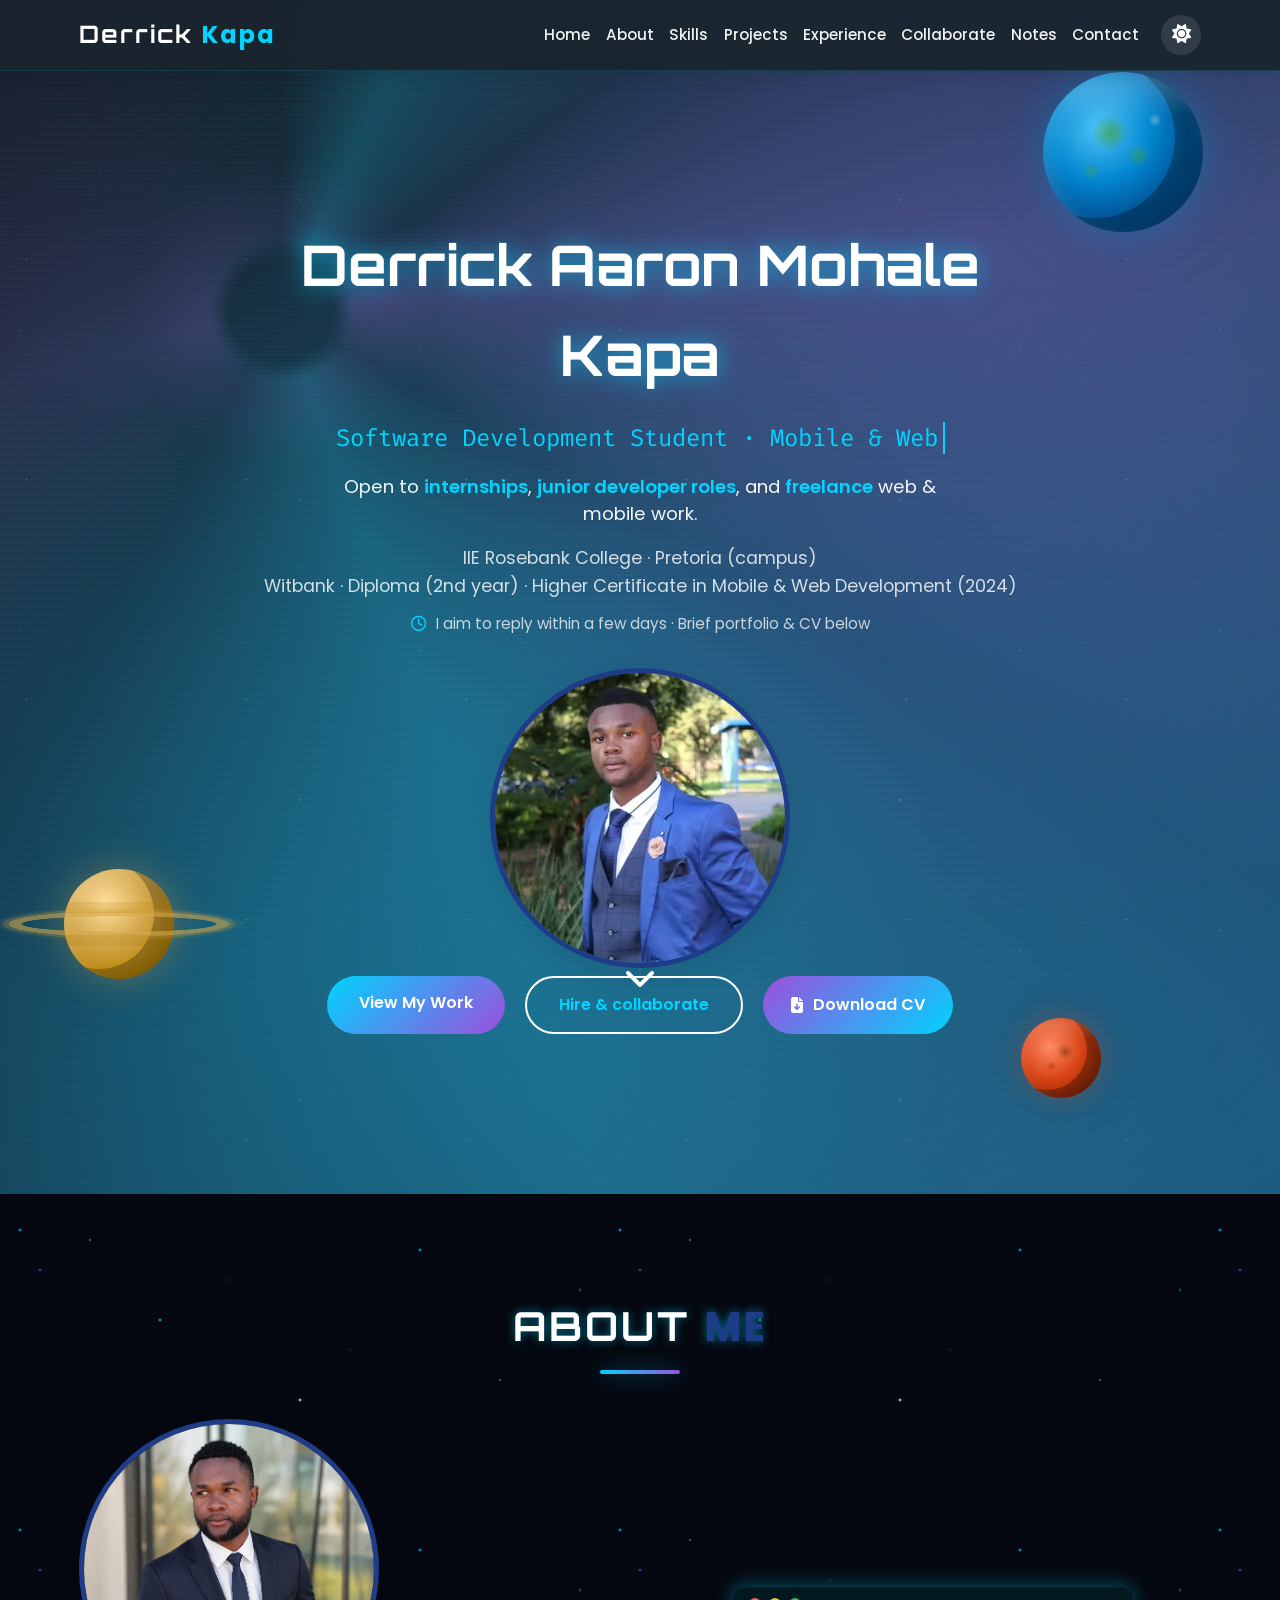
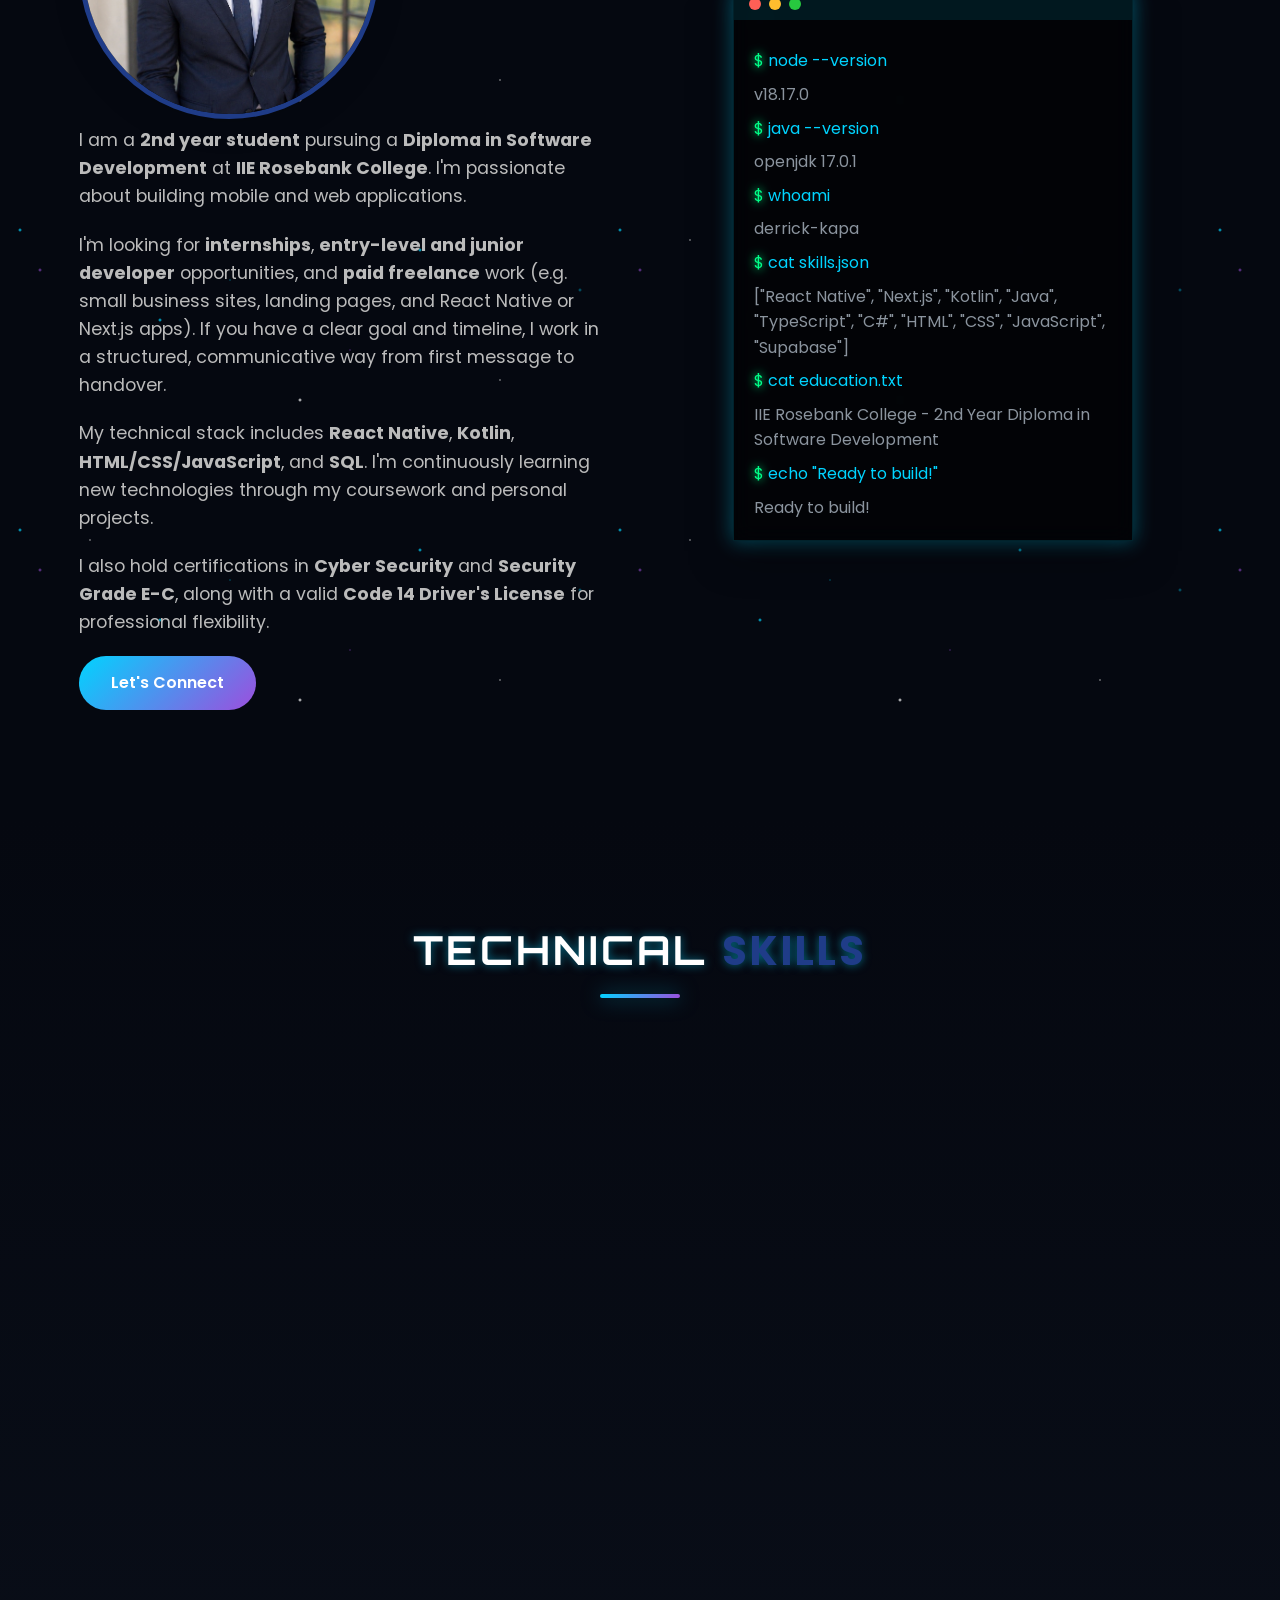
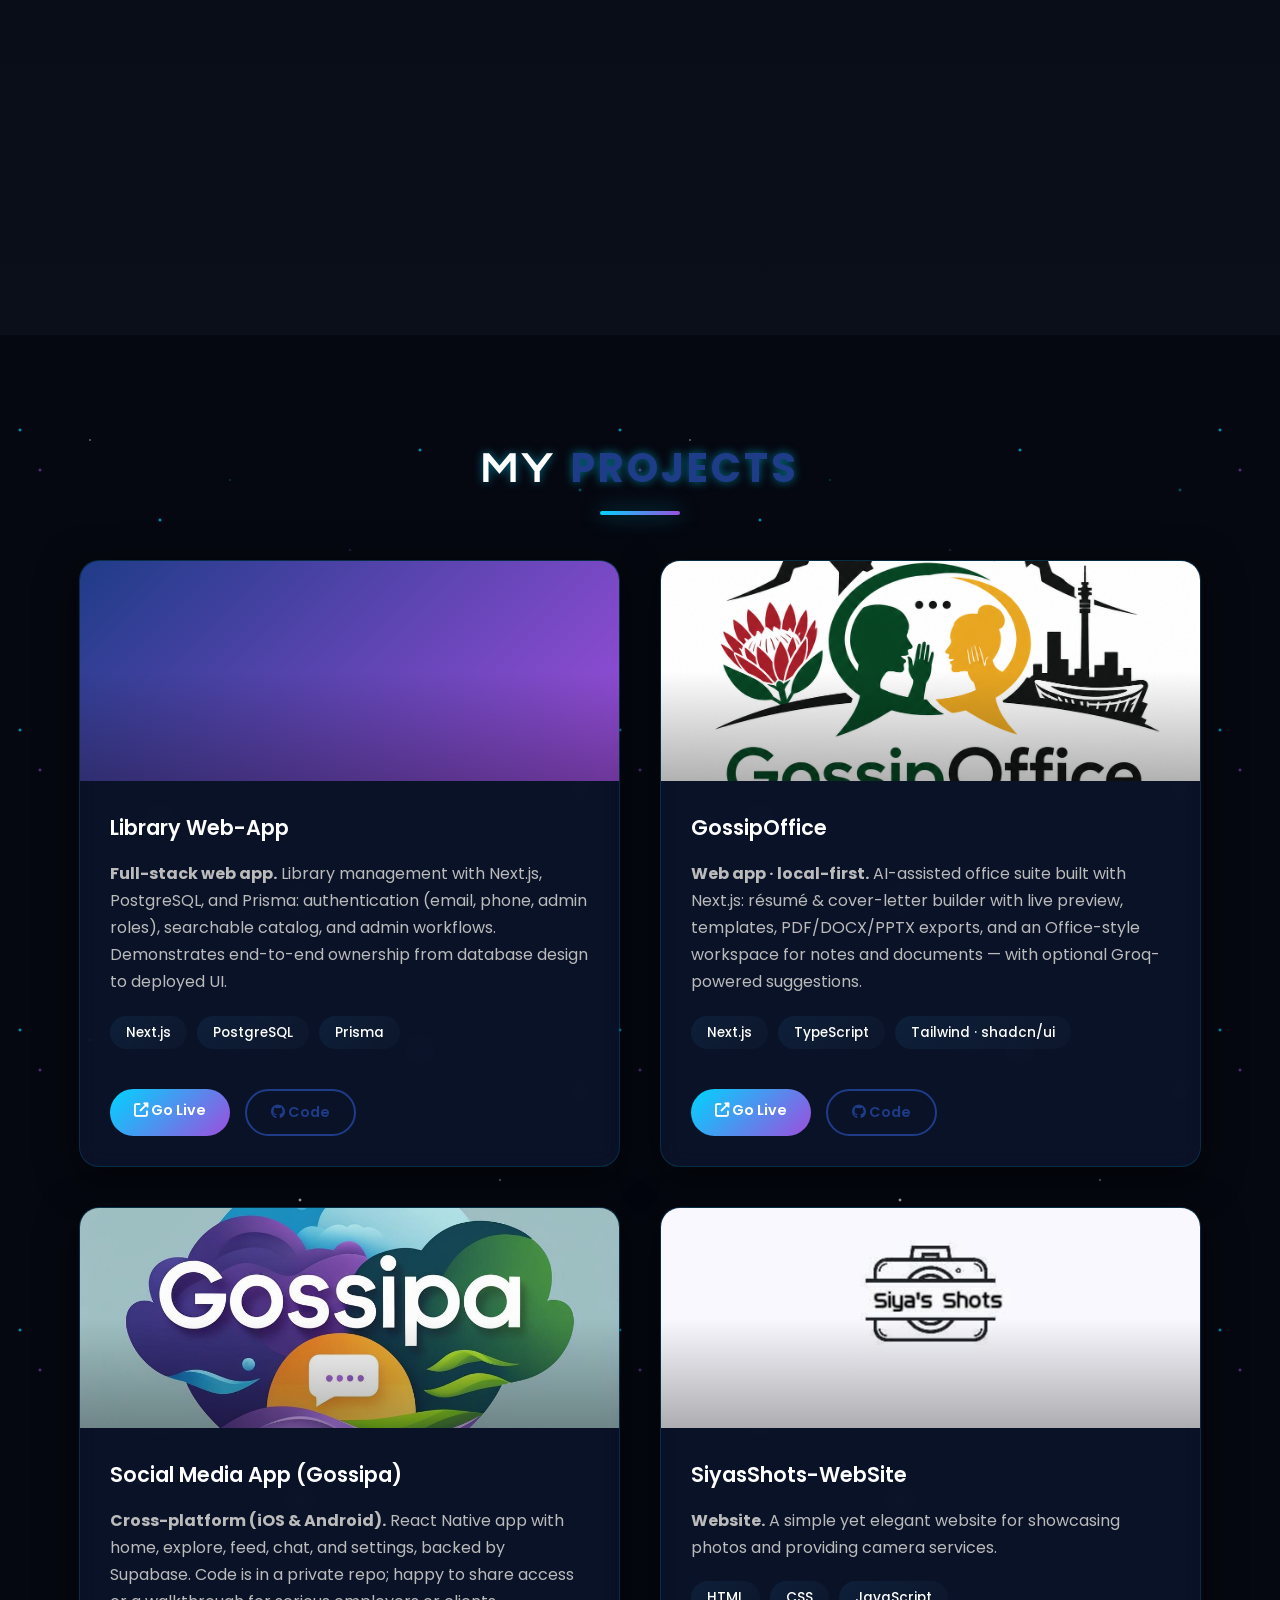
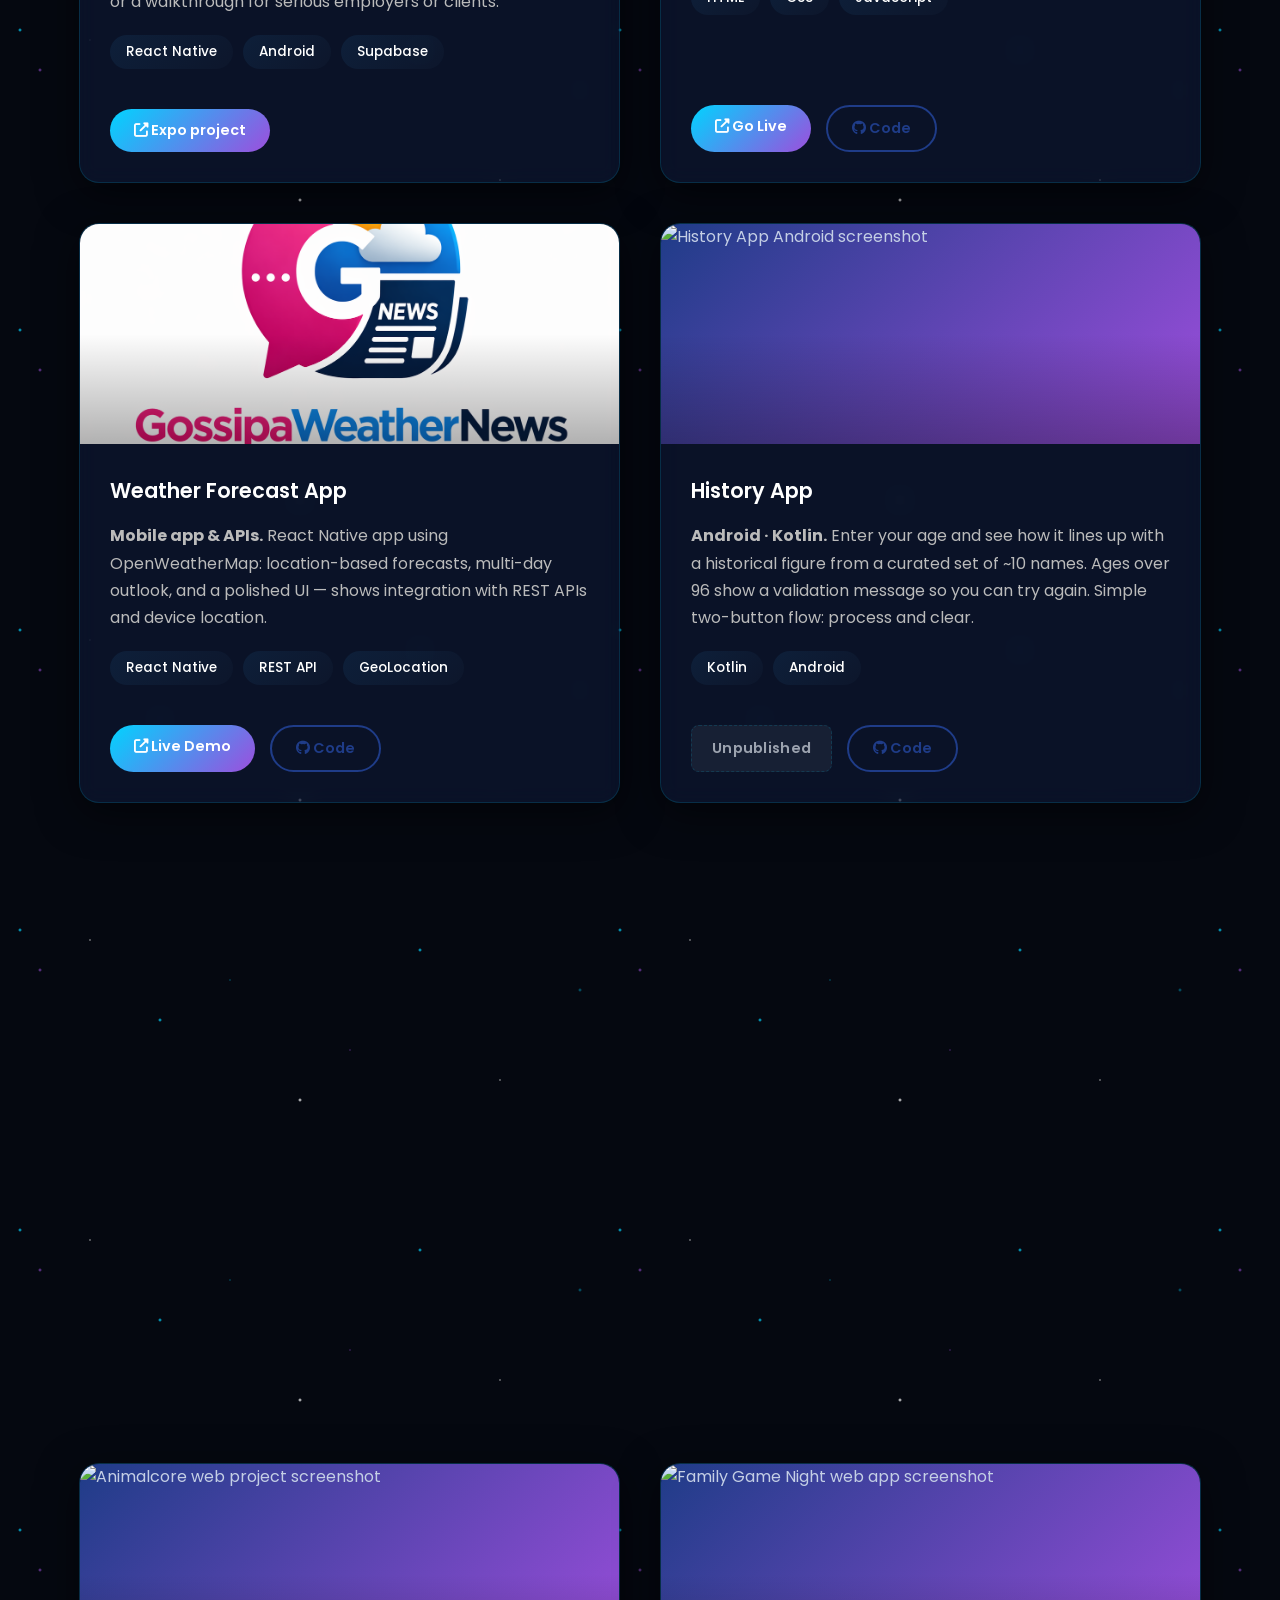
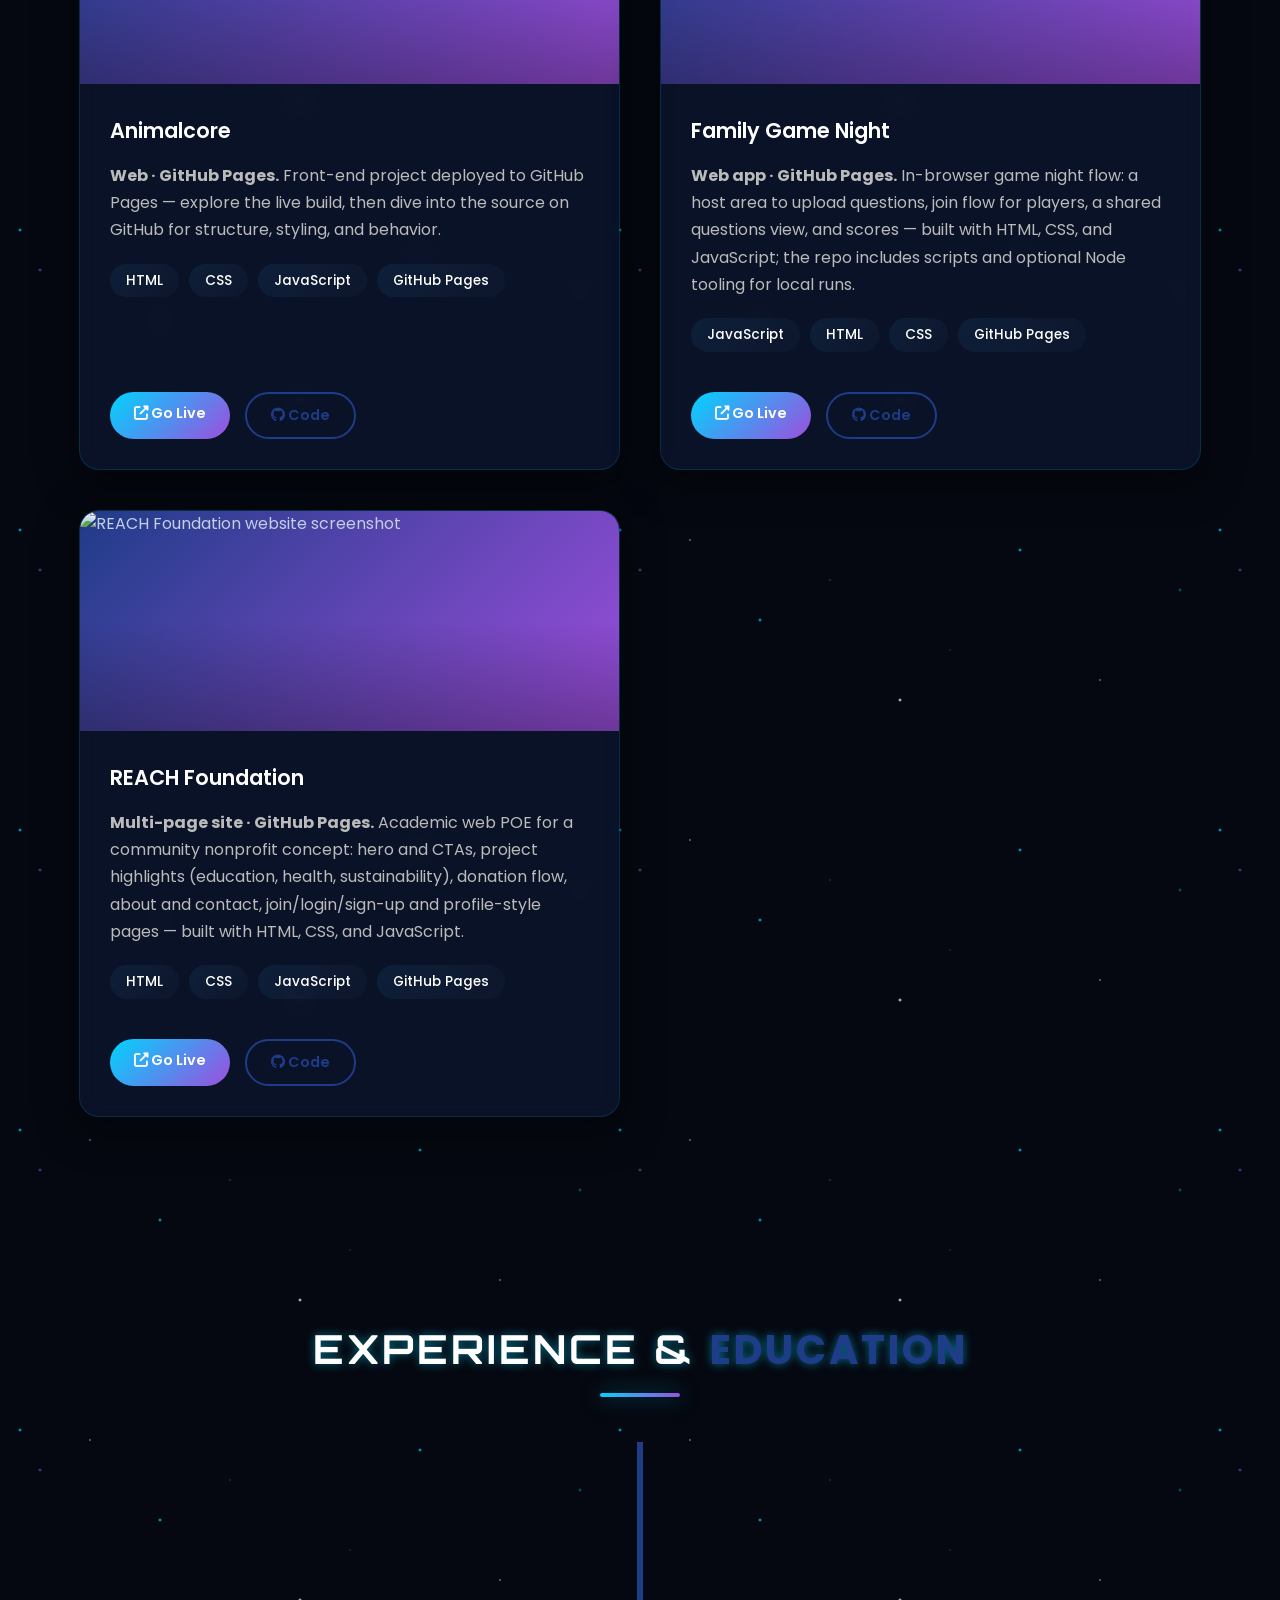
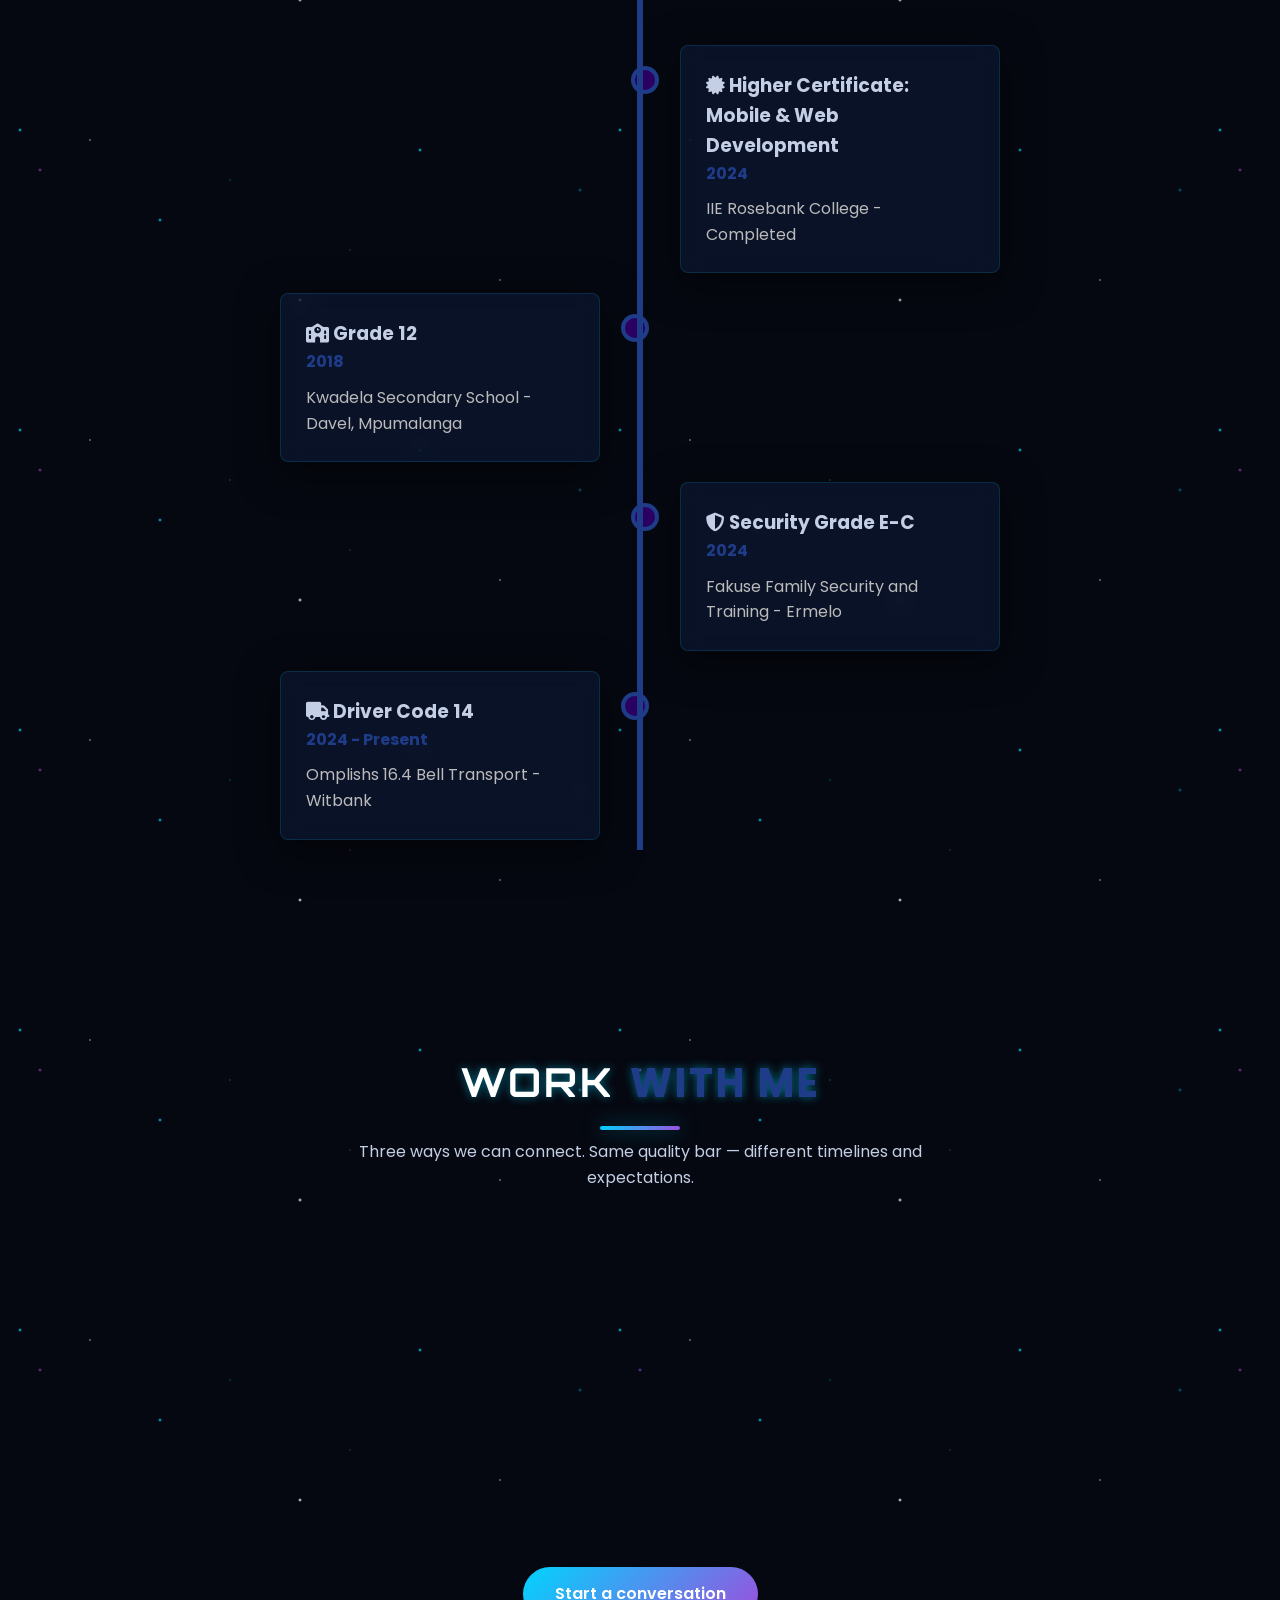
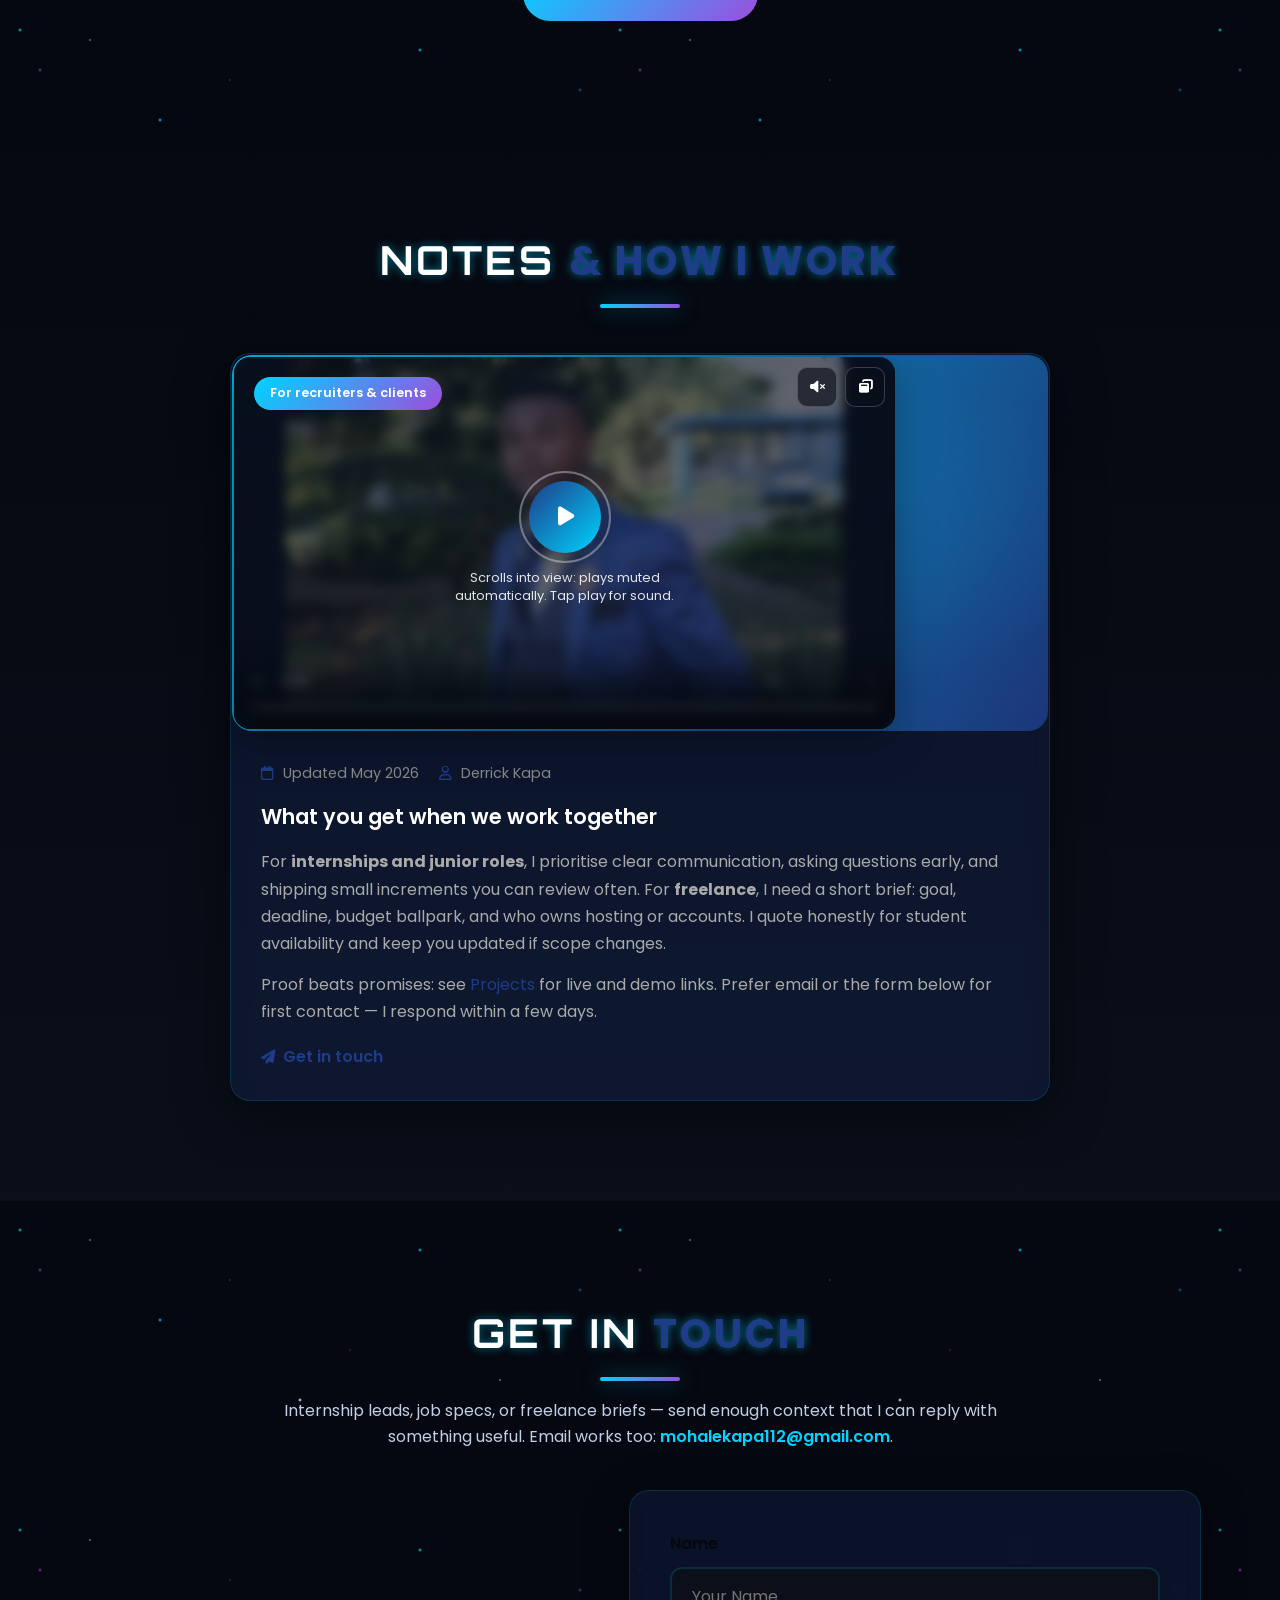
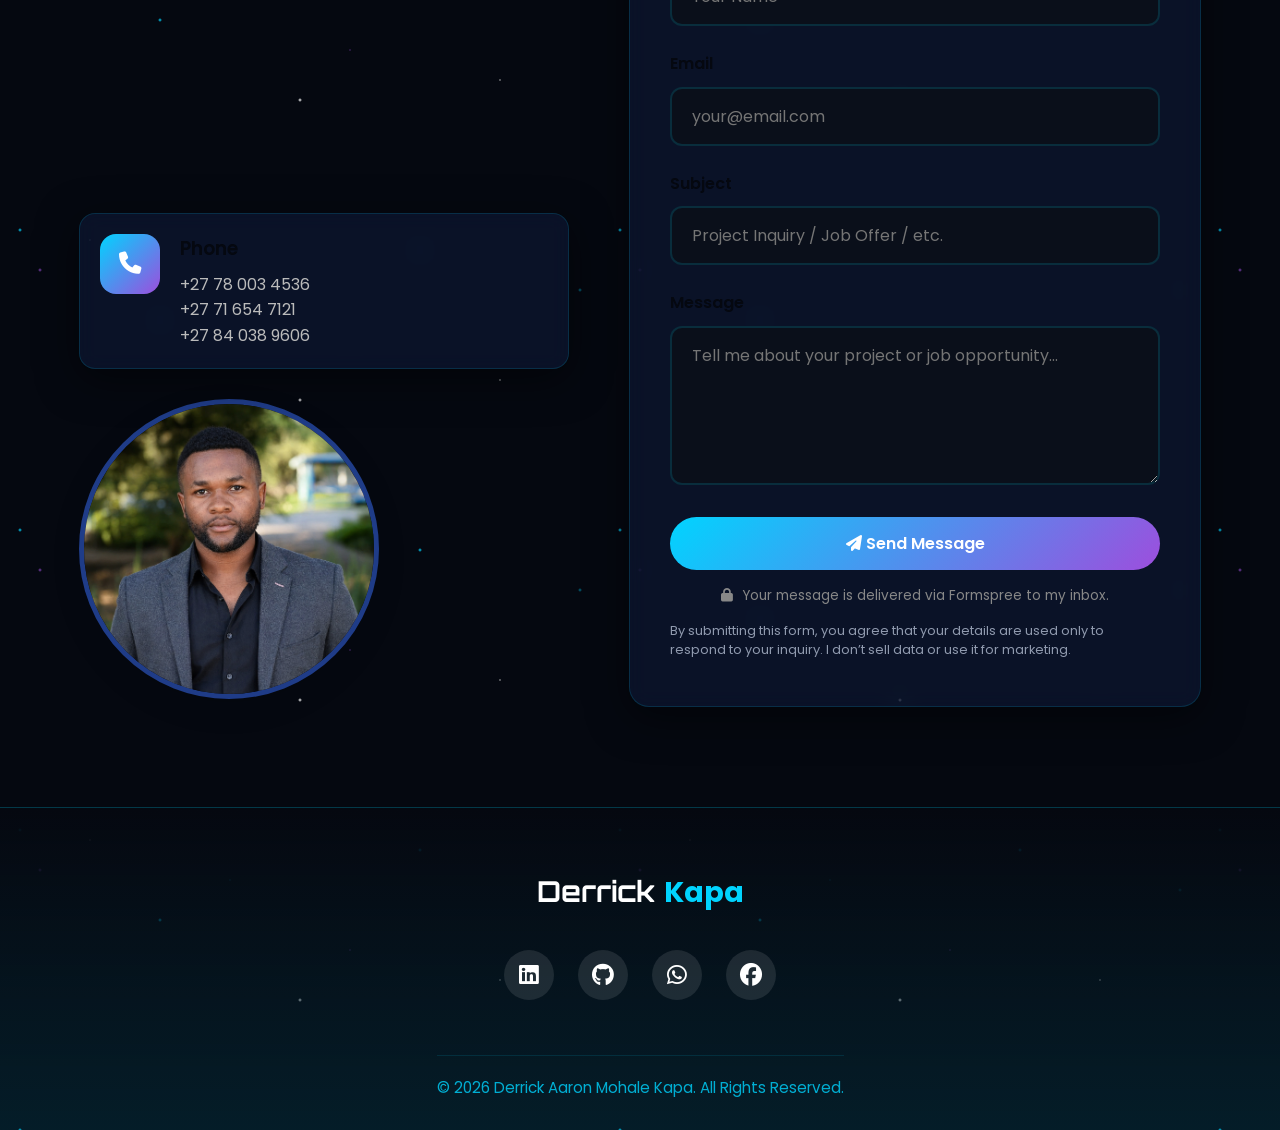
==== index.html @ 8989b24b "Add General CV (modern layout, no projects) and refresh CV modal styling. Co-authored-by: Cursor <cu" ====
<!DOCTYPE html>
<html lang="en">
<head>
    <meta charset="UTF-8">
    <meta name="viewport" content="width=device-width, initial-scale=1.0">
    <title>Derrick Aaron Mohale Kapa · Developer Portfolio</title>
    <meta name="description" content="Software development student (mobile & web). Open to internships, junior roles, and freelance. Next.js, React Native, Kotlin — Witbank / Pretoria, South Africa.">
    <meta name="theme-color" content="#0B0F1A">
    
    <link rel="canonical" href="https://derrick121k.github.io/Portfolio/">
    <meta property="og:site_name" content="Derrick Aaron Mohale Kapa">
    <meta property="og:title" content="Derrick Aaron Mohale Kapa · Developer Portfolio">
    <meta property="og:description" content="Software development student (mobile & web). Open to internships, junior roles, and freelance. Witbank / Pretoria, South Africa.">
    <meta property="og:type" content="website">
    <meta property="og:url" content="https://derrick121k.github.io/Portfolio/">
    <meta property="og:image" content="https://derrick121k.github.io/Portfolio/assets/me.jpg">
    <meta property="og:image:alt" content="Derrick Aaron Mohale Kapa">
    <meta property="og:locale" content="en_ZA">
    <meta name="twitter:card" content="summary_large_image">
    <meta name="twitter:title" content="Derrick Aaron Mohale Kapa · Developer Portfolio">
    <meta name="twitter:description" content="Software development student (mobile & web). Open to internships, junior roles, and freelance.">
    <meta name="twitter:image" content="https://derrick121k.github.io/Portfolio/assets/me.jpg">
    <link rel="icon" href="assets/favicon.svg" type="image/svg+xml">
    <link rel="apple-touch-icon" href="assets/me.jpg">
    <link rel="preconnect" href="https://fonts.googleapis.com">
    <link rel="preconnect" href="https://fonts.gstatic.com" crossorigin>
    <link rel="preconnect" href="https://cdnjs.cloudflare.com">
    <script type="application/ld+json">
    {
      "@context": "https://schema.org",
      "@type": "Person",
      "name": "Derrick Aaron Mohale Kapa",
      "url": "https://derrick121k.github.io/Portfolio/",
      "image": "https://derrick121k.github.io/Portfolio/assets/me.jpg",
      "jobTitle": "Software Development Student",
      "email": "mailto:mohalekapa112@gmail.com",
      "address": {
        "@type": "PostalAddress",
        "addressLocality": "Witbank",
        "addressCountry": "ZA"
      },
      "sameAs": [
        "https://www.linkedin.com/in/derrick-kapa-69bb1a195",
        "https://github.com/Derrick121K",
        "https://wa.me/27716547121",
        "https://www.facebook.com/mohale.kapa.106"
      ]
    }
    </script>
    <link rel="stylesheet" href="https://cdnjs.cloudflare.com/ajax/libs/font-awesome/6.4.0/css/all.min.css">
    <link href="https://fonts.googleapis.com/css2?family=Orbitron:wght@400;500;600;700;800&family=Poppins:wght@300;400;500;600;700&family=Fira+Code:wght@400;500&display=swap" rel="stylesheet">
    <link rel="stylesheet" href="css/style.css">
</head>
<body>
    <!-- Header -->
    <header>
        <div class="container header-container">
            <div class="logo">Derrick <span>Kapa</span></div>
            <div class="mobile-menu">☰</div>
            <ul class="nav-links">
                <li><a href="#home">Home</a></li>
                <li><a href="#about">About</a></li>
                <li><a href="#skills">Skills</a></li>
                <li><a href="#projects">Projects</a></li>
                <li><a href="#experience">Experience</a></li>
                <li><a href="#work-with-me">Collaborate</a></li>
                <li><a href="#notes">Notes</a></li>
                <li><a href="#contact">Contact</a></li>
            </ul>
            <button class="theme-toggle" id="themeToggle" aria-label="Toggle dark mode">
                <i class="fas fa-moon"></i>
                <i class="fas fa-sun"></i>
            </button>
        </div>
    </header>

    <!-- Hero Section -->
    <section id="home" class="hero">
        <div class="hero-vfx" aria-hidden="true"></div>
        <div class="hero-planets" aria-hidden="true">
            <span class="planet planet--earthlike"></span>
            <span class="planet planet--saturn"></span>
            <span class="planet planet--mars"></span>
        </div>
        <div class="hero-code-bg">
const developer = {
  name: "Derrick Kapa",
  role: "Mobile & Web Developer",
  skills: ["React Native", "Kotlin", "HTML", "CSS", "JavaScript"],
  passion: "Building useful, polished apps",
  location: "Based Witbank · studying Pretoria, ZA"
};

function createAmazingApps() {
  return developer.passion + " + clean code";
}

class SoftwareEngineer {
  constructor() {
    this.learning = true;
    this.passion = "unlimited";
  }
}

// Ship ideas, learn fast, iterate.
console.log("Let's build something amazing!");</div>
        <div class="hero-content">
            <h1>Derrick Aaron Mohale Kapa</h1>
            <p class="subtitle"><span class="typing-effect">Software Development Student · Mobile & Web</span></p>
            <p class="hero-tagline">Open to <strong>internships</strong>, <strong>junior developer roles</strong>, and <strong>freelance</strong> web &amp; mobile work.</p>
            <p class="location">IIE Rosebank College · Pretoria (campus)<br>Witbank · Diploma (2nd year) · Higher Certificate in Mobile &amp; Web Development (2024)</p>
            <p class="hero-availability"><i class="far fa-clock" aria-hidden="true"></i> I aim to reply within a few days · Brief portfolio &amp; CV below</p>
            <img src="assets/me.jpg" alt="Derrick Kapa" class="profile-img" width="300" height="300" loading="eager" decoding="async">
            <div class="hero-btns">
                <a href="#projects" class="btn">View My Work</a>
                <a href="#work-with-me" class="btn btn-secondary">Hire &amp; collaborate</a>
                <button type="button" class="btn btn-download-cv" id="openCvModalBtn"><i class="fas fa-file-download"></i> Download CV</button>
            </div>
            <div class="scroll-indicator">
                <a href="#about"><i class="fas fa-chevron-down"></i></a>
            </div>
        </div>
    </section>

    <!-- About Section -->
    <section id="about">
        <div class="container">
            <h2 class="section-title">About <span>Me</span></h2>
            <div class="about-content">
                <div class="about-text">
                    <img src="assets/profile.png" alt="Derrick Kapa" class="profile-img" width="300" height="300" loading="lazy" decoding="async">
                    <p>I am a <strong>2nd year student</strong> pursuing a <strong>Diploma in Software Development</strong> at <strong>IIE Rosebank College</strong>. I'm passionate about building mobile and web applications.</p>
                    <p>I'm looking for <strong>internships</strong>, <strong>entry-level and junior developer</strong> opportunities, and <strong>paid freelance</strong> work (e.g. small business sites, landing pages, and React Native or Next.js apps). If you have a clear goal and timeline, I work in a structured, communicative way from first message to handover.</p>
                    <p>My technical stack includes <strong>React Native</strong>, <strong>Kotlin</strong>, <strong>HTML/CSS/JavaScript</strong>, and <strong>SQL</strong>. I'm continuously learning new technologies through my coursework and personal projects.</p>
                    <p>I also hold certifications in <strong>Cyber Security</strong> and <strong>Security Grade E-C</strong>, along with a valid <strong>Code 14 Driver's License</strong> for professional flexibility.</p>
                    <a href="#contact" class="btn">Let's Connect</a>
                </div>
                <div class="about-image"> 
                    <!-- Code Terminal Showcase -->
                    <div class="terminal-window">
                        <div class="terminal-header">
                            <span class="terminal-btn red"></span>
                            <span class="terminal-btn yellow"></span>
                            <span class="terminal-btn green"></span>
                        </div>
                        <div class="terminal-body">
                            <div class="terminal-line">
                                <span class="terminal-prompt">$</span>
                                <span class="terminal-command"> node --version</span>
                            </div>
                            <div class="terminal-output">v18.17.0</div>
                            <div class="terminal-line">
                                <span class="terminal-prompt">$</span>
                                <span class="terminal-command"> java --version</span>
                            </div>
                            <div class="terminal-output">openjdk 17.0.1</div>
                            <div class="terminal-line">
                                <span class="terminal-prompt">$</span>
                                <span class="terminal-command"> whoami</span>
                            </div>
                            <div class="terminal-output">derrick-kapa</div>
                            <div class="terminal-line">
                                <span class="terminal-prompt">$</span>
                                <span class="terminal-command"> cat skills.json</span>
                            </div>
                            <div class="terminal-output">["React Native", "Next.js", "Kotlin", "Java", "TypeScript", "C#", "HTML", "CSS", "JavaScript", "Supabase"]</div>
                            <div class="terminal-line">
                                <span class="terminal-prompt">$</span>
                                <span class="terminal-command"> cat education.txt</span>
                            </div>
                            <div class="terminal-output">IIE Rosebank College - 2nd Year Diploma in Software Development</div>
                            <div class="terminal-line">
                                <span class="terminal-prompt">$</span>
                                <span class="terminal-command" style="animation: blink 1s infinite;">echo "Ready to build!"</span>
                            </div>
                            <div class="terminal-output">Ready to build!</div>
                        </div>
                    </div>
                </div>
            </div>
        </div>
    </section>

    <!-- Skills Section -->
    <section id="skills" class="section-bg">
        <div class="container">
            <h2 class="section-title">Technical <span>Skills</span></h2>
            <div class="skills-container">
                <div class="skill-category">
                    <h3><i class="fas fa-code"></i> Languages</h3>
                    <ul class="skill-list">
                        <li>TypeScript <span class="skill-level">Intermediate</span></li>
                        <li>JavaScript (ES6+) <span class="skill-level">Intermediate</span></li>
                        <li>Java <span class="skill-level">Intermediate</span></li>
                        <li>C# <span class="skill-level">Basic</span></li>
                        <li>Kotlin <span class="skill-level">Intermediate</span></li>
                    </ul>
                </div>
                <div class="skill-category">
                    <h3><i class="fas fa-laptop-code"></i> Frontend & Mobile</h3>
                    <ul class="skill-list">
                        <li>Next.js <span class="skill-level">Basic</span></li>
                        <li>React Native <span class="skill-level">Intermediate</span></li>
                        <li>HTML5 <span class="skill-level">Advanced</span></li>
                        <li>CSS3 <span class="skill-level">Advanced</span></li>
                        <li>Android Studio <span class="skill-level">Intermediate</span></li>
                    </ul>
                </div>
                <div class="skill-category">
                    <h3><i class="fas fa-database"></i> Backend & Database</h3>
                    <ul class="skill-list">
                        <li>Supabase <span class="skill-level">Basic</span></li>
                        <li>MongoDB <span class="skill-level">Basic</span></li>
                        <li>SQL <span class="skill-level">Basic</span></li>
                        <li>REST APIs <span class="skill-level">Basic</span></li>
                    </ul>
                </div>
                <div class="skill-category">
                    <h3><i class="fas fa-tools"></i> Tools & Other</h3>
                    <ul class="skill-list">
                        <li>Git & GitHub <span class="skill-level">Intermediate</span></li>
                        <li>VS Code <span class="skill-level">Advanced</span></li>
                        <li>Cyber Security <span class="skill-level">Certified</span></li>
                        <li>Code 14 License <span class="skill-level">Valid</span></li>
                    </ul>
                </div>
            </div>
        </div>
    </section>

    <!-- Projects Section -->
    <section id="projects">
        <div class="container">
            <h2 class="section-title">My <span>Projects</span></h2>
            <div class="projects-container">
                <!-- Project 1 -->
                <div class="project-card">
                    <div class="project-image">
                       <img src="assets/project-library.png" alt="Library WebApp Screenshot" width="800" height="450" loading="lazy" decoding="async">
                        <div class="project-overlay">
                            <i class="fas fa-book"></i>
                        </div>
                    </div>
                    <div class="project-content">
                        <h3>Library Web-App</h3>
                        <p><strong>Full-stack web app.</strong> Library management with Next.js, PostgreSQL, and Prisma: authentication (email, phone, admin roles), searchable catalog, and admin workflows. Demonstrates end-to-end ownership from database design to deployed UI.</p>
                        <div class="project-tags">
                            <span class="project-tag">Next.js</span>
                            <span class="project-tag">PostgreSQL</span>
                            <span class="project-tag">Prisma</span>
                        </div>
                        <div class="project-links">
                            <a href="https://davel-library.onrender.com/" target="_blank" rel="noopener noreferrer" class="btn btn-small"><i class="fas fa-external-link-alt"></i> Go Live </a>
                            <a href="https://github.com/derkdev976-web/davel-library" target="_blank" rel="noopener noreferrer" class="btn btn-secondary btn-small"><i class="fab fa-github"></i> Code</a>
                        </div>
                    </div>
                </div>
                
                <!-- GossipOffice -->
                <div class="project-card">
                    <div class="project-image">
                        <img src="assets/project-gossipoffice.png" alt="GossipOffice CV builder and office tools web app" width="800" height="450" loading="lazy" decoding="async">
                        <div class="project-overlay">
                            <i class="fas fa-briefcase"></i>
                        </div>
                    </div>
                    <div class="project-content">
                        <h3>GossipOffice</h3>
                        <p><strong>Web app · local-first.</strong> AI-assisted office suite built with Next.js: résumé &amp; cover-letter builder with live preview, templates, PDF/DOCX/PPTX exports, and an Office-style workspace for notes and documents — with optional Groq-powered suggestions.</p>
                        <div class="project-tags">
                            <span class="project-tag">Next.js</span>
                            <span class="project-tag">TypeScript</span>
                            <span class="project-tag">Tailwind · shadcn/ui</span>
                        </div>
                        <div class="project-links">
                            <a href="https://go-office.vercel.app/" target="_blank" rel="noopener noreferrer" class="btn btn-small"><i class="fas fa-external-link-alt"></i> Go Live</a>
                            <a href="https://github.com/Derrick121K/GossipOffice" target="_blank" rel="noopener noreferrer" class="btn btn-secondary btn-small"><i class="fab fa-github"></i> Code</a>
                        </div>
                    </div>
                </div>
                
                <!-- Project 2 -->
                <div class="project-card">
                    <div class="project-image">
                        <img src="assets/project-gossipa.png" alt="Gossipa social app screenshot" width="800" height="450" loading="lazy" decoding="async" />
                        <div class="project-overlay">
                            <i class="fas fa-tasks"></i>
                        </div>
                    </div>
                    <div class="project-content">
                        <h3>Social Media App (Gossipa)</h3>
                        <p><strong>Cross-platform (iOS &amp; Android).</strong> React Native app with home, explore, feed, chat, and settings, backed by Supabase. Code is in a private repo; happy to share access or a walkthrough for serious employers or clients.</p>
                        <div class="project-tags">
                            <span class="project-tag">React Native</span>
                            <span class="project-tag">Android</span>
                            <span class="project-tag">Supabase</span>
                        </div>
                        <div class="project-links">
                            <a href="https://expo.dev/accounts/derrick112/projects/gossipa" target="_blank" rel="noopener noreferrer" class="btn btn-small"><i class="fas fa-external-link-alt"></i> Expo project</a>
                        </div>
                    </div>
                </div>
                
                <!-- Project 3 -->
                <div class="project-card">
                    <div class="project-image">
                        <img src="assets/siy.png" alt="Gossipa social app screenshot" width="800" height="450" loading="lazy" decoding="async" />
                        <div class="project-overlay">
                            <i class="fas fa-tasks"></i>
                        </div>
                    </div>
                    <div class="project-content">
                        <h3>SiyasShots-WebSite</h3>
                        <p><strong>Website.</strong> A simple yet elegant website for showcasing photos and providing camera services.</p>
                        <div class="project-tags">
                            <span class="project-tag">HTML</span>
                            <span class="project-tag">CSS</span>
                            <span class="project-tag">JavaScript</span>
                        </div>
                        <div class="project-links">
                            <a href="https://derrick121k.github.io/SiyasShots/" target="_blank" rel="noopener noreferrer" class="btn btn-small"><i class="fas fa-external-link-alt"></i> Go Live </a>
                            <a href="https://github.com/Derrick121K/SiyasShots" target="_blank" rel="noopener noreferrer" class="btn btn-secondary btn-small"><i class="fab fa-github"></i> Code</a>
                        </div>
                    </div>
                </div>


                <!-- Project 4 -->
                <div class="project-card">
                    <div class="project-image">
                        <img src="assets/project-weather.png" alt="Weather API App screenshot" width="800" height="450" loading="lazy" decoding="async">
                        <div class="project-overlay">
                            <i class="fas fa-cloud-sun"></i>
                        </div>
                    </div>
                    <div class="project-content">
                        <h3>Weather Forecast App</h3>
                        <p><strong>Mobile app &amp; APIs.</strong> React Native app using OpenWeatherMap: location-based forecasts, multi-day outlook, and a polished UI — shows integration with REST APIs and device location.</p>
                        <div class="project-tags">
                            <span class="project-tag">React Native</span>
                            <span class="project-tag">REST API</span>
                            <span class="project-tag">GeoLocation</span>
                        </div>
                        <div class="project-links">
                            <a href="https://expo.dev/accounts/derrick112/projects/WeatherNewsApp" target="_blank" rel="noopener noreferrer" class="btn btn-small"><i class="fas fa-external-link-alt"></i> Live Demo</a>
                            <a href="https://github.com/Derrick121K/WeatherNewsApp" target="_blank" rel="noopener noreferrer" class="btn btn-secondary btn-small"><i class="fab fa-github"></i> Code</a>
                        </div>
                    </div>
                </div>

                <!-- History App (Android / Kotlin) -->
                <div class="project-card">
                    <div class="project-image">
                        <img src="assets/project-history-app.png" alt="History App Android screenshot" width="800" height="450" loading="lazy" decoding="async">
                        <div class="project-overlay">
                            <i class="fas fa-landmark"></i>
                        </div>
                    </div>
                    <div class="project-content">
                        <h3>History App</h3>
                        <p><strong>Android · Kotlin.</strong> Enter your age and see how it lines up with a historical figure from a curated set of ~10 names. Ages over 96 show a validation message so you can try again. Simple two-button flow: process and clear.</p>
                        <div class="project-tags">
                            <span class="project-tag">Kotlin</span>
                            <span class="project-tag">Android</span>
                        </div>
                        <div class="project-links">
                            <span class="project-unpublished">Unpublished</span>
                            <a href="https://github.com/Derrick121K/History-App1" target="_blank" rel="noopener noreferrer" class="btn btn-secondary btn-small"><i class="fab fa-github"></i> Code</a>
                        </div>
                    </div>
                </div>

                <!-- Cybersecurity Chatbot (C# console) -->
                <div class="project-card">
                    <div class="project-image">
                        <img src="assets/project-cybersecurity-chatbot.png" alt="Cybersecurity Chatbot console app" width="800" height="450" loading="lazy" decoding="async">
                        <div class="project-overlay">
                            <i class="fas fa-shield-alt"></i>
                        </div>
                    </div>
                    <div class="project-content">
                        <h3>Cybersecurity Chatbot</h3>
                        <p><strong>C# · console.</strong> Educational chatbot for security awareness: voice greeting, ASCII-style UI, personalized prompts, curated cybersecurity tips, and input validation. Built to run from Visual Studio (build &amp; run).</p>
                        <div class="project-tags">
                            <span class="project-tag">C#</span>
                            <span class="project-tag">.NET</span>
                            <span class="project-tag">Console</span>
                        </div>
                        <div class="project-links">
                            <span class="project-unpublished">Unpublished</span>
                            <a href="https://github.com/Derrick121K/CybersecurityChatbot" target="_blank" rel="noopener noreferrer" class="btn btn-secondary btn-small"><i class="fab fa-github"></i> Code</a>
                        </div>
                    </div>
                </div>

                <!-- chalk-markit (vanilla web) -->
                <div class="project-card">
                    <div class="project-image">
                        <img src="assets/project-chalk-markit.png" alt="Chalk Markit web app" width="800" height="450" loading="lazy" decoding="async">
                        <div class="project-overlay">
                            <i class="fas fa-chalkboard-teacher"></i>
                        </div>
                    </div>
                    <div class="project-content">
                        <h3>Chalk Markit</h3>
                        <p><strong>Front-end web app.</strong> Multi-page experience built with HTML, CSS, and JavaScript: landing flow plus login, signup, dashboard, and profile views, with dedicated scripts for auth and each screen.</p>
                        <div class="project-tags">
                            <span class="project-tag">HTML</span>
                            <span class="project-tag">CSS</span>
                            <span class="project-tag">JavaScript</span>
                        </div>
                        <div class="project-links">
                            <span class="project-unpublished">Unpublished</span>
                            <a href="https://github.com/Derrick121K/chalk-markit" target="_blank" rel="noopener noreferrer" class="btn btn-secondary btn-small"><i class="fab fa-github"></i> Code</a>
                        </div>
                    </div>
                </div>

                <!-- Animalcore (GitHub Pages) -->
                <div class="project-card">
                    <div class="project-image">
                        <img src="assets/project-animalcore.png" alt="Animalcore web project screenshot" width="800" height="450" loading="lazy" decoding="async">
                        <div class="project-overlay">
                            <i class="fas fa-paw"></i>
                        </div>
                    </div>
                    <div class="project-content">
                        <h3>Animalcore</h3>
                        <p><strong>Web · GitHub Pages.</strong> Front-end project deployed to GitHub Pages — explore the live build, then dive into the source on GitHub for structure, styling, and behavior.</p>
                        <div class="project-tags">
                            <span class="project-tag">HTML</span>
                            <span class="project-tag">CSS</span>
                            <span class="project-tag">JavaScript</span>
                            <span class="project-tag">GitHub Pages</span>
                        </div>
                        <div class="project-links">
                            <a href="https://derrick121k.github.io/animalcore/" target="_blank" rel="noopener noreferrer" class="btn btn-small"><i class="fas fa-external-link-alt"></i> Go Live</a>
                            <a href="https://github.com/Derrick121K/animalcore" target="_blank" rel="noopener noreferrer" class="btn btn-secondary btn-small"><i class="fab fa-github"></i> Code</a>
                        </div>
                    </div>
                </div>

                <!-- fam — Family Game Night -->
                <div class="project-card">
                    <div class="project-image">
                        <img src="assets/project-fam.png" alt="Family Game Night web app screenshot" width="800" height="450" loading="lazy" decoding="async">
                        <div class="project-overlay">
                            <i class="fas fa-dice"></i>
                        </div>
                    </div>
                    <div class="project-content">
                        <h3>Family Game Night</h3>
                        <p><strong>Web app · GitHub Pages.</strong> In-browser game night flow: a host area to upload questions, join flow for players, a shared questions view, and scores — built with HTML, CSS, and JavaScript; the repo includes scripts and optional Node tooling for local runs.</p>
                        <div class="project-tags">
                            <span class="project-tag">JavaScript</span>
                            <span class="project-tag">HTML</span>
                            <span class="project-tag">CSS</span>
                            <span class="project-tag">GitHub Pages</span>
                        </div>
                        <div class="project-links">
                            <a href="https://derrick121k.github.io/fam/" target="_blank" rel="noopener noreferrer" class="btn btn-small"><i class="fas fa-external-link-alt"></i> Go Live</a>
                            <a href="https://github.com/Derrick121K/fam" target="_blank" rel="noopener noreferrer" class="btn btn-secondary btn-small"><i class="fab fa-github"></i> Code</a>
                        </div>
                    </div>
                </div>

                <!-- REACH Foundation — WEDE5020 Website POE -->
                <div class="project-card">
                    <div class="project-image">
                        <img src="assets/project-reach-foundation.png" alt="REACH Foundation website screenshot" width="800" height="450" loading="lazy" decoding="async">
                        <div class="project-overlay">
                            <i class="fas fa-hands-helping"></i>
                        </div>
                    </div>
                    <div class="project-content">
                        <h3>REACH Foundation</h3>
                        <p><strong>Multi-page site · GitHub Pages.</strong> Academic web POE for a community nonprofit concept: hero and CTAs, project highlights (education, health, sustainability), donation flow, about and contact, join/login/sign-up and profile-style pages — built with HTML, CSS, and JavaScript.</p>
                        <div class="project-tags">
                            <span class="project-tag">HTML</span>
                            <span class="project-tag">CSS</span>
                            <span class="project-tag">JavaScript</span>
                            <span class="project-tag">GitHub Pages</span>
                        </div>
                        <div class="project-links">
                            <a href="https://derrick121k.github.io/WEDE5020-WebsitePOE/" target="_blank" rel="noopener noreferrer" class="btn btn-small"><i class="fas fa-external-link-alt"></i> Go Live</a>
                            <a href="https://github.com/Derrick121K/WEDE5020-WebsitePOE" target="_blank" rel="noopener noreferrer" class="btn btn-secondary btn-small"><i class="fab fa-github"></i> Code</a>
                        </div>
                    </div>
                </div>
            </div>
        </div>



    </section>

    <!-- Experience Section -->
    <section id="experience">
        <div class="container">
            <h2 class="section-title">Experience & <span>Education</span></h2>
            <div class="timeline">
                <!-- Education - Current -->
                <div class="timeline-item">
                    <div class="timeline-content">
                        <h3><i class="fas fa-graduation-cap"></i> Diploma in Software Development</h3>
                        <span class="timeline-date">2025 - Present (2nd Year)</span>
                        <p>IIE Rosebank College</p>
                    </div>
                </div>

                <!-- Previous Education -->
                <div class="timeline-item">
                    <div class="timeline-content">
                        <h3><i class="fas fa-certificate"></i> Higher Certificate: Mobile &amp; Web Development</h3>
                        <span class="timeline-date">2024</span>
                        <p>IIE Rosebank College - Completed</p>
                    </div>
                </div>

                <!-- High School -->
                <div class="timeline-item">
                    <div class="timeline-content">
                        <h3><i class="fas fa-school"></i> Grade 12</h3>
                        <span class="timeline-date">2018</span>
                        <p>Kwadela Secondary School - Davel, Mpumalanga</p>
                    </div>
                </div>

                <!-- Certification -->
                <div class="timeline-item">
                    <div class="timeline-content">
                        <h3><i class="fas fa-shield-alt"></i> Security Grade E-C</h3>
                        <span class="timeline-date">2024</span>
                        <p>Fakuse Family Security and Training - Ermelo</p>
                    </div>
                </div>

                <!-- Work Experience -->
                <div class="timeline-item">
                    <div class="timeline-content">
                        <h3><i class="fas fa-truck"></i> Driver Code 14</h3>
                        <span class="timeline-date">2024 - Present</span>
                        <p>Omplishs 16.4 Bell Transport - Witbank</p>
                    </div>
                </div>
            </div>
        </div>
    </section>

    <!-- Work with me: intern / job / freelance -->
    <section id="work-with-me">
        <div class="container">
            <h2 class="section-title">Work <span>With Me</span></h2>
            <p class="work-with-intro">Three ways we can connect. Same quality bar — different timelines and expectations.</p>
            <div class="work-with-grid">
                <div class="work-with-card fade-in">
                    <div class="work-with-icon"><i class="fas fa-user-graduate"></i></div>
                    <h3>Internships</h3>
                    <p>Structured learning under mentorship. I’m reliable, teachable, and used to deadlines from coursework. Share your programme dates and stack — I’ll tailor my CV and examples.</p>
                </div>
                <div class="work-with-card fade-in">
                    <div class="work-with-icon"><i class="fas fa-briefcase"></i></div>
                    <h3>Junior / full-time</h3>
                    <p>Mobile (React Native) and web (Next.js, HTML/CSS/JS) are my strongest lanes. I document what I build and learn fast on the job. Happy to complete a small take-home or pairing session.</p>
                </div>
                <div class="work-with-card fade-in">
                    <div class="work-with-icon"><i class="fas fa-handshake"></i></div>
                    <h3>Freelance</h3>
                    <p>Paid project work: landing pages, small business sites, fixes and features on existing apps. I’m transparent about student bandwidth — we agree scope and milestones up front.</p>
                </div>
            </div>
            <p class="work-with-cta"><a href="#contact" class="btn">Start a conversation</a></p>
        </div>
    </section>

    <!-- Notes (single curated piece — no placeholder blog) -->
    <section id="notes" class="section-bg">
        <div class="container">
            <h2 class="section-title">Notes <span>&amp; How I Work</span></h2>
            <div class="blog-container notes-single">
                <article class="blog-card fade-in notes-feature">
                    <div class="blog-image notes-feature-media">
                        <div class="notes-video-stage" id="notesVideoStage">
                            <div class="notes-video-glow" aria-hidden="true"></div>
                            <div class="notes-video-inner">
                                <video
                                    id="notesWorkVideo"
                                    class="notes-how-i-work-video"
                                    src="assets/notes-how-i-work.mp4"
                                    poster="assets/me.jpg"
                                    controls
                                    playsinline
                                    preload="metadata"
                                    muted
                                    width="600"
                                    height="338"
                                    aria-label="How I work with recruiters and clients"
                                >
                                    Your browser does not support embedded video.
                                </video>
                                <div class="notes-video-overlay" id="notesVideoOverlay">
                                    <button type="button" class="notes-video-play" id="notesVideoPlayBtn" aria-label="Play introduction video with sound">
                                        <span class="notes-video-play-ring" aria-hidden="true"></span>
                                        <span class="notes-video-play-icon"><i class="fas fa-play"></i></span>
                                    </button>
                                    <p class="notes-video-hint">Scrolls into view: plays muted automatically. Tap play for sound.</p>
                                </div>
                                <div class="notes-video-toolbar" role="toolbar" aria-label="Video options">
                                    <button type="button" class="notes-video-tool" id="notesVideoMuteBtn" data-action="mute" aria-pressed="true" aria-label="Unmute video">
                                        <i class="fas fa-volume-mute" aria-hidden="true"></i>
                                    </button>
                                    <button type="button" class="notes-video-tool notes-video-tool--pip" id="notesVideoPipBtn" data-action="pip" hidden aria-label="Picture-in-picture">
                                        <i class="fas fa-window-restore" aria-hidden="true"></i>
                                    </button>
                                </div>
                            </div>
                            <div class="blog-category">For recruiters &amp; clients</div>
                        </div>
                    </div>
                    <div class="blog-content">
                        <div class="blog-meta">
                            <span><i class="far fa-calendar"></i> Updated May 2026</span>
                            <span><i class="far fa-user"></i> Derrick Kapa</span>
                        </div>
                        <h3>What you get when we work together</h3>
                        <p>For <strong>internships and junior roles</strong>, I prioritise clear communication, asking questions early, and shipping small increments you can review often. For <strong>freelance</strong>, I need a short brief: goal, deadline, budget ballpark, and who owns hosting or accounts. I quote honestly for student availability and keep you updated if scope changes.</p>
                        <p>Proof beats promises: see <a href="#projects">Projects</a> for live and demo links. Prefer email or the form below for first contact — I respond within a few days.</p>
                        <a href="#contact" class="blog-link"><i class="fas fa-paper-plane"></i> Get in touch</a>
                    </div>
                </article>
            </div>
        </div>
    </section>

    <!-- Contact Section -->
    <section id="contact">
        <div class="container">
            <h2 class="section-title">Get In <span>Touch</span></h2>
            <p class="contact-intro">Internship leads, job specs, or freelance briefs — send enough context that I can reply with something useful. Email works too: <a href="mailto:mohalekapa112@gmail.com">mohalekapa112@gmail.com</a>.</p>
            <div class="contact-container">
                <div class="contact-info">
                    <div class="contact-item">
                        <div class="contact-icon">
                            <i class="fas fa-map-marker-alt"></i>
                        </div>
                        <div class="contact-details">
                            <h3>Address</h3>
                            <p>103 Van Den heever St, Klipfontein ext8, Witbank 1035</p>
                        </div>
                    </div>
                    <div class="contact-item">
                        <div class="contact-icon">
                            <i class="fas fa-envelope"></i>
                        </div>
                        <div class="contact-details">
                            <h3>Email</h3>
                            <p>mohalekapa112@gmail.com</p>
                            <p>derkdev976@gmail.com</p>
                        </div>
                    </div>
                    <div class="contact-item">
                        <div class="contact-icon">
                            <i class="fas fa-phone"></i>
                        </div>
                        <div class="contact-details">
                            <h3>Phone</h3>
                            <p>+27 78 003 4536</p>
                            <p>+27 71 654 7121</p>
                            <p>+27 84 038 9606</p>
                        </div>
                    </div>
                    <img src="assets/Profile2.png" alt="Derrick Kapa" class="profile-img" width="300" height="300" loading="lazy" decoding="async">
                </div>
                <div class="contact-form">
                    <form id="contactForm" action="https://formspree.io/f/mkoppyad" method="POST">
                        <div class="form-group">
                            <label for="name">Name</label>
                            <input type="text" id="name" name="name" required placeholder="Your Name" data-fs-field>
                        </div>
                        <div class="form-group">
                            <label for="email">Email</label>
                            <input type="email" id="email" name="email" required placeholder="your@email.com" data-fs-field>
                        </div>
                        <div class="form-group">
                            <label for="subject">Subject</label>
                            <input type="text" id="subject" name="subject" required placeholder="Project Inquiry / Job Offer / etc." data-fs-field>
                        </div>
                        <div class="form-group">
                            <label for="message">Message</label>
                            <textarea id="message" name="message" rows="5" required placeholder="Tell me about your project or job opportunity..." data-fs-field></textarea>
                        </div>
                        <button type="submit" class="btn" data-fs-submit-btn><i class="fas fa-paper-plane"></i> Send Message</button>
                        <p class="form-note"><i class="fas fa-lock"></i> Your message is delivered via Formspree to my inbox.</p>
                        <p class="form-privacy">By submitting this form, you agree that your details are used only to respond to your inquiry. I don’t sell data or use it for marketing.</p>
                        
                        <!-- Success Message -->
                        <div class="form-message success" data-fs-success>
                            <i class="fas fa-check-circle"></i>
                            <h3>Message Sent!</h3>
                            <p>Thank you for reaching out. I'll get back to you soon.</p>
                        </div>
                        
                        <!-- Error Message -->
                        <div class="form-message error" data-fs-error>
                            <i class="fas fa-exclamation-circle"></i>
                            <p>Oops! Something went wrong. Please try again.</p>
                        </div>
                    </form>
                </div>
            </div>
        </div>
    </section>

    <!-- Footer -->
    <footer>
        <div class="container">
            <div class="footer-content">
                <div class="footer-logo">Derrick <span>Kapa</span></div>
                <ul class="social-links">
                    <li><a href="https://www.linkedin.com/in/derrick-kapa-69bb1a195" target="_blank" rel="noopener noreferrer" aria-label="LinkedIn"><i class="fab fa-linkedin"></i></a></li>
                    <li><a href="https://github.com/Derrick121K" target="_blank" rel="noopener noreferrer" aria-label="GitHub"><i class="fab fa-github"></i></a></li>
                    <li><a href="https://wa.me/27716547121" target="_blank" rel="noopener noreferrer" aria-label="WhatsApp — Gossip@Tech"><i class="fab fa-whatsapp"></i></a></li>
                    <li><a href="https://www.facebook.com/mohale.kapa.106" target="_blank" rel="noopener noreferrer" aria-label="Facebook"><i class="fab fa-facebook"></i></a></li>
                </ul>
                <p class="copyright">&copy; 2026 Derrick Aaron Mohale Kapa. All Rights Reserved.</p>
            </div>
        </div>
    </footer>

    <!-- CV Download Modal -->
    <div id="cvModal" style="display:none; position:fixed; top:0; left:0; right:0; bottom:0; background:rgba(10,15,30,0.95); z-index:10000; align-items:center; justify-content:center;">
        <div style="background:linear-gradient(145deg,#1e293b,#0f172a); border:1px solid #0ea5e9; border-radius:20px; padding:40px; max-width:700px; width:90%; text-align:center; box-shadow:0 20px 60px rgba(0,0,0,0.5);">
            <h2 style="color:#0ea5e9; font-family:Inter,sans-serif; font-size:1.8rem; margin-bottom:10px;"><i class="fas fa-file-download"></i> Download CV</h2>
            <p style="color:#94a3b8; margin-bottom:25px; font-size:0.95rem;"><strong style="color:#e2e8f0;">Modern, Classic, and Creative</strong> use the same single-column layout (summary, work, education, skills, <em>projects</em>, certifications, languages, links), paginate automatically, and include clickable links. <strong style="color:#38bdf8;">General</strong> uses the <strong style="color:#0ea5e9;">same Modern PDF engine</strong> with office- and industry-focused wording — it <strong style="color:#e2e8f0;">omits coding projects</strong> for retail, admin, warehousing, driving, and general roles. <strong style="color:#e2e8f0;">Tip:</strong> for strict ATS portals, <strong style="color:#8b5cf6;">Classic</strong> (Times) is often safest; <strong style="color:#0ea5e9;">Modern</strong> is the default for tech roles.</p>
            
            <div style="display:grid; grid-template-columns:repeat(2,1fr); gap:15px; margin-bottom:25px;">
                <div onclick="downloadCV('pdf','modern')" style="position:relative;background:rgba(14,165,233,0.15); border:1px solid #0ea5e9; border-radius:12px; padding:25px 15px; cursor:pointer; transition:all 0.3s;" onmouseover="this.style.background='rgba(14,165,233,0.3)';this.style.transform='translateY(-3px)'" onmouseout="this.style.background='rgba(14,165,233,0.15)';this.style.transform='translateY(0)'">
                    <span style="position:absolute;top:8px;right:8px;background:#0ea5e9;color:#0f172a;font-size:0.65rem;font-weight:700;padding:3px 8px;border-radius:6px;">Tech</span>
                    <i class="fas fa-laptop" style="font-size:2rem; color:#0ea5e9; margin-bottom:10px;"></i>
                    <h3 style="color:#fff; margin:8px 0 5px; font-size:1rem;">Modern</h3>
                    <span style="color:#94a3b8; font-size:0.8rem;">Clean Professional</span>
                </div>
                <div onclick="downloadCV('pdf','classic')" style="position:relative;background:rgba(139,92,246,0.15); border:1px solid #8b5cf6; border-radius:12px; padding:25px 15px; cursor:pointer; transition:all 0.3s;" onmouseover="this.style.background='rgba(139,92,246,0.3)';this.style.transform='translateY(-3px)'" onmouseout="this.style.background='rgba(139,92,246,0.15)';this.style.transform='translateY(0)'">
                    <span style="position:absolute;top:8px;right:8px;background:#8b5cf6;color:#fff;font-size:0.65rem;font-weight:700;padding:3px 8px;border-radius:6px;">Tech</span>
                    <i class="fas fa-book" style="font-size:2rem; color:#8b5cf6; margin-bottom:10px;"></i>
                    <h3 style="color:#fff; margin:8px 0 5px; font-size:1rem;">Classic</h3>
                    <span style="color:#94a3b8; font-size:0.8rem;">Timeless Elegance</span>
                </div>
                <div onclick="downloadCV('pdf','creative')" style="position:relative;background:rgba(236,72,153,0.15); border:1px solid #ec4899; border-radius:12px; padding:25px 15px; cursor:pointer; transition:all 0.3s;" onmouseover="this.style.background='rgba(236,72,153,0.3)';this.style.transform='translateY(-3px)'" onmouseout="this.style.background='rgba(236,72,153,0.15)';this.style.transform='translateY(0)'">
                    <span style="position:absolute;top:8px;right:8px;background:#ec4899;color:#fff;font-size:0.65rem;font-weight:700;padding:3px 8px;border-radius:6px;">Tech</span>
                    <i class="fas fa-palette" style="font-size:2rem; color:#ec4899; margin-bottom:10px;"></i>
                    <h3 style="color:#fff; margin:8px 0 5px; font-size:1rem;">Creative</h3>
                    <span style="color:#94a3b8; font-size:0.8rem;">Bold Colorful</span>
                </div>
                <div onclick="downloadCV('pdf','general')" style="position:relative;background:linear-gradient(145deg,rgba(14,165,233,0.12),rgba(56,189,248,0.06)); border:1px solid rgba(56,189,248,0.55); border-radius:16px; padding:25px 15px; cursor:pointer; transition:all 0.25s ease; box-shadow:0 4px 24px rgba(14,165,233,0.08);" onmouseover="this.style.background='linear-gradient(145deg,rgba(14,165,233,0.28),rgba(56,189,248,0.12))';this.style.borderColor='#38bdf8';this.style.transform='translateY(-4px)';this.style.boxShadow='0 12px 40px rgba(14,165,233,0.2)'" onmouseout="this.style.background='linear-gradient(145deg,rgba(14,165,233,0.12),rgba(56,189,248,0.06))';this.style.borderColor='rgba(56,189,248,0.55)';this.style.transform='translateY(0)';this.style.boxShadow='0 4px 24px rgba(14,165,233,0.08)'">
                    <span style="position:absolute;top:8px;right:8px;background:linear-gradient(135deg,#0ea5e9,#38bdf8);color:#0f172a;font-size:0.62rem;font-weight:800;padding:4px 9px;border-radius:8px;letter-spacing:0.02em;">Modern · No code</span>
                    <i class="fas fa-layer-group" style="font-size:2rem; color:#38bdf8; margin-bottom:10px;"></i>
                    <h3 style="color:#fff; margin:8px 0 5px; font-size:1rem; font-weight:600; letter-spacing:-0.02em;">General</h3>
                    <span style="color:#94a3b8; font-size:0.8rem;">Modern layout · Office &amp; all industries</span>
                </div>
            </div>
            
            <div style="margin-bottom:20px;">
                <div onclick="viewCV()" style="background:rgba(34,197,94,0.15); border:1px solid #22c55e; border-radius:12px; padding:20px; cursor:pointer; transition:all 0.3s;" onmouseover="this.style.background='rgba(34,197,94,0.3)'" onmouseout="this.style.background='rgba(34,197,94,0.15)'">
                    <i class="fas fa-eye" style="font-size:1.5rem; color:#22c55e; margin-right:10px;"></i>
                    <span style="color:#fff; font-weight:500;">Preview CV</span>
                    <span style="color:#94a3b8; font-size:0.8rem; margin-left:8px;">Last chosen style (e.g. after a download)</span>
                </div>
                <p style="color:#64748b; font-size:0.8rem; margin-top:12px;">Preview without downloading: <a href="#" onclick="event.preventDefault(); previewCV('general');" style="color:#38bdf8;">General (modern, no projects)</a> · <a href="#" onclick="event.preventDefault(); previewCV('modern');" style="color:#0ea5e9;">Modern</a> · <a href="#" onclick="event.preventDefault(); previewCV('classic');" style="color:#a78bfa;">Classic</a> · <a href="#" onclick="event.preventDefault(); previewCV('creative');" style="color:#f472b6;">Creative</a></p>
            </div>
            
            <button onclick="document.getElementById('cvModal').style.display='none'" style="background:#334155; border:none; color:#fff; padding:12px 35px; border-radius:25px; cursor:pointer; font-size:1rem; transition:all 0.3s;" onmouseover="this.style.background='#0ea5e9'" onmouseout="this.style.background='#334155'">Cancel</button>
        </div>
    </div>

    <!-- PDF Viewer Modal -->
    <div class="pdf-viewer-modal" id="pdfViewer">
        <div class="pdf-header">
            <h3><i class="fas fa-file-pdf"></i> CV Preview</h3>
            <button class="pdf-close" onclick="closePDFViewer()">&times;</button>
        </div>
        <div class="pdf-container">
            <iframe id="pdfFrame" src=""></iframe>
        </div>
    </div>

    <!-- Back to Top Button -->
    <div class="back-to-top">
        <i class="fas fa-arrow-up"></i>
    </div>

    <!-- jsPDF (for real PDF download with links) -->
    <script src="https://cdnjs.cloudflare.com/ajax/libs/jspdf/2.5.1/jspdf.umd.min.js"></script>
    <script src="js/main.js"></script>
    
    <!-- Formspree AJAX Library -->
    <script>
        window.formspree = window.formspree || function () { (formspree.q = formspree.q || []).push(arguments); };
        formspree('initForm', { formElement: '#contactForm', formId: 'mkoppyad' });
    </script>
    <script src="https://unpkg.com/@formspree/ajax@1" defer></script>
</body>
</html>
---- css/style.css ----
/* Base Styles */
:root {
    --primary-color: #0B0F1A;
    --secondary-color: #1F3C88;
    --accent-color: #00D4FF;
    --accent-purple: #9D4EDD;
    --light-color: #e0e7ff;
    --dark-color: #0B0F1A;
    --text-color: #e0e7ff;
    --light-text: #fff;
    --gradient: linear-gradient(135deg, #00D4FF 0%, #9D4EDD 100%);
    --bg-color: #0B0F1A;
    --bg-secondary: #111827;
    --card-bg: rgba(31, 60, 136, 0.3);
    --shadow: rgba(0, 212, 255, 0.2);
    --border-color: rgba(0, 212, 255, 0.2);
    --glow-cyan: 0 0 20px rgba(0, 212, 255, 0.5);
    --glow-purple: 0 0 20px rgba(157, 78, 221, 0.5);
    /* Background art is theme-controlled via selectors below */
}

[data-theme="dark"] {
    --primary-color: #050810;
    --secondary-color: #1F3C88;
    --text-color: #c4cfe5;
    --light-text: #fff;
    --bg-color: #050810;
    --bg-secondary: #0a0f1a;
    --card-bg: rgba(31, 60, 136, 0.2);
    --shadow: rgba(0, 0, 0, 0.5);
    --border-color: rgba(0, 212, 255, 0.15);
}

[data-theme="light"] {
    --primary-color: #f8fafc;
    --secondary-color: #2563eb;
    --text-color: #0f172a;
    --light-text: #0f172a;
    --bg-color: #eef8ff;
    --bg-secondary: #e6f1ff;
    --card-bg: rgba(255, 255, 255, 0.78);
    --shadow: rgba(37, 99, 235, 0.12);
    --border-color: rgba(2, 132, 199, 0.18);
}

* {
    margin: 0;
    padding: 0;
    box-sizing: border-box;
    font-family: 'Poppins', 'Segoe UI', Tahoma, Geneva, Verdana, sans-serif;
}

body {
    line-height: 1.6;
    color: var(--text-color);
    background-color: var(--bg-color);
    background-image: 
        radial-gradient(2px 2px at 20px 30px, #00D4FF, transparent),
        radial-gradient(2px 2px at 40px 70px, rgba(157, 78, 221, 0.8), transparent),
        radial-gradient(1px 1px at 90px 40px, #fff, transparent),
        radial-gradient(2px 2px at 160px 120px, #00D4FF, transparent),
        radial-gradient(1px 1px at 230px 80px, rgba(0, 212, 255, 0.6), transparent),
        radial-gradient(2px 2px at 300px 200px, #fff, transparent),
        radial-gradient(1px 1px at 350px 150px, rgba(157, 78, 221, 0.7), transparent),
        radial-gradient(2px 2px at 420px 50px, #00D4FF, transparent),
        radial-gradient(1px 1px at 500px 180px, #fff, transparent),
        radial-gradient(2px 2px at 580px 90px, rgba(0, 212, 255, 0.5), transparent);
    background-size: 600px 300px;
    animation: starMove 60s linear infinite;
    scroll-behavior: smooth;
    overflow-x: hidden;
    transition: background-color 0.3s ease, color 0.3s ease;
    position: relative;
}

@keyframes starMove {
    from { background-position: 0 0; }
    to { background-position: 600px 300px; }
}

/* Theme artwork is scoped to the hero section (not the whole page). */

@keyframes sunSpin {
    from { transform: rotate(0deg); }
    to { transform: rotate(360deg); }
}

@keyframes blackHoleSpin {
    from { transform: rotate(0deg); }
    to { transform: rotate(-360deg); }
}

@media (prefers-reduced-motion: reduce) {
    body { animation: none !important; }
}

::selection {
    background: var(--secondary-color);
    color: white;
}

a {
    text-decoration: none;
    color: var(--secondary-color);
    transition: color 0.3s;
}

a:hover {
    color: var(--accent-color);
}

.container {
    width: 90%;
    max-width: 1200px;
    margin: 0 auto;
    padding: 0 15px;
}

section {
    padding: 100px 0;
    position: relative;
}

.section-bg {
    background: linear-gradient(180deg, var(--bg-color) 0%, var(--bg-secondary) 100%);
    transition: background 0.3s ease;
}

[data-theme="dark"] .section-title {
    color: var(--light-text);
}

[data-theme="dark"] .about-text p,
[data-theme="dark"] .project-content p,
[data-theme="dark"] .contact-details p,
[data-theme="dark"] .timeline-content p {
    color: #bbb;
}

.section-title {
    text-align: center;
    margin-bottom: 60px;
    position: relative;
    font-size: 2.5rem;
    font-weight: 700;
    font-family: 'Orbitron', sans-serif;
    color: var(--light-text);
    text-transform: uppercase;
    letter-spacing: 3px;
    text-shadow: 0 0 10px rgba(0, 212, 255, 0.5);
}

.section-title::after {
    content: '';
    position: absolute;
    bottom: -15px;
    left: 50%;
    transform: translateX(-50%);
    width: 80px;
    height: 4px;
    background: var(--gradient);
    border-radius: 2px;
    box-shadow: var(--glow-cyan);
}

.section-title span {
    color: var(--secondary-color);
}

.btn {
    display: inline-block;
    padding: 14px 32px;
    background: var(--gradient);
    color: white;
    border: none;
    border-radius: 50px;
    cursor: pointer;
    transition: all 0.3s ease;
    font-weight: 600;
    font-size: 1rem;
    position: relative;
    overflow: hidden;
    z-index: 1;
}

.btn::before {
    content: '';
    position: absolute;
    top: 0;
    left: -100%;
    width: 100%;
    height: 100%;
    background: linear-gradient(90deg, transparent, rgba(255,255,255,0.2), transparent);
    transition: left 0.5s;
    z-index: -1;
}

.btn:hover::before {
    left: 100%;
}

.btn:hover {
    transform: translateY(-3px);
    box-shadow: 0 10px 30px rgba(0, 212, 255, 0.4), var(--glow-cyan);
}

.btn-small {
    padding: 10px 20px;
    font-size: 0.9rem;
}

.btn-secondary {
    background: transparent;
    border: 2px solid var(--accent-color);
    color: var(--accent-color);
}

.btn-secondary:hover {
    background: var(--accent-color);
    color: var(--bg-color);
    box-shadow: var(--glow-cyan);
}

/* Header Styles */
header {
    background: rgba(11, 15, 26, 0.9);
    backdrop-filter: blur(15px);
    border-bottom: 1px solid var(--border-color);
    color: var(--light-text);
    padding: max(15px, env(safe-area-inset-top, 0px)) 0 15px;
    position: fixed;
    top: 0;
    left: 0;
    right: 0;
    width: 100%;
    z-index: 1000;
    box-shadow: 0 2px 20px rgba(0, 0, 0, 0.1);
    transition: all 0.3s ease;
    overflow: visible;
}

header.scrolled {
    padding: 10px 0;
    background: rgba(11, 15, 26, 0.98);
}

.header-container {
    display: flex;
    justify-content: space-between;
    align-items: center;
    gap: 12px;
    position: relative;
}

.logo {
    font-size: 1.5rem;
    font-weight: 700;
    font-family: 'Orbitron', sans-serif;
    color: var(--light-text);
    letter-spacing: 2px;
    text-shadow: 0 0 10px var(--glow-cyan);
}

.logo span {
    color: var(--accent-color);
    text-shadow: 0 0 15px var(--glow-cyan);
}

.nav-links {
    display: flex;
    list-style: none;
    background: transparent;
    min-width: 0;
}

.nav-links li {
    margin-left: 30px;
}

.nav-links a {
    color: var(--light-text);
    font-weight: 500;
    position: relative;
    padding: 8px 0;
    font-size: 0.95rem;
}

.nav-links a::after {
    content: '';
    position: absolute;
    bottom: 0;
    left: 0;
    width: 0;
    height: 2px;
    background: var(--secondary-color);
    transition: width 0.3s ease;
}

.nav-links a:hover::after {
    width: 100%;
}

.nav-links a:hover {
    color: var(--secondary-color);
}

.nav-links .btn-download {
    background: var(--gradient);
    padding: 8px 16px;
    border-radius: 20px;
    font-size: 0.85rem;
    transition: all 0.3s ease;
}

.nav-links .btn-download:hover {
    transform: translateY(-2px);
    box-shadow: var(--glow-cyan);
    color: white !important;
}

.nav-links .btn-download::after {
    display: none;
}

.mobile-menu {
    display: none;
    font-size: 1.5rem;
    cursor: pointer;
    color: var(--light-text);
    transition: transform 0.3s ease;
}

.mobile-menu:hover {
    transform: scale(1.1);
}

.theme-toggle {
    background: rgba(255, 255, 255, 0.1);
    border: none;
    width: 40px;
    height: 40px;
    border-radius: 50%;
    cursor: pointer;
    display: flex;
    align-items: center;
    justify-content: center;
    color: var(--light-text);
    font-size: 1.2rem;
    margin-left: 20px;
    transition: all 0.3s ease;
}

.theme-toggle:hover {
    background: var(--secondary-color);
    transform: rotate(15deg);
}

.theme-toggle .fa-sun {
    display: none;
}

[data-theme="dark"] .theme-toggle .fa-moon {
    display: none;
}

[data-theme="dark"] .theme-toggle .fa-sun {
    display: inline;
}

[data-theme="dark"] header {
    background: rgba(26, 37, 47, 0.95);
}

[data-theme="light"] header {
    background: rgba(255, 255, 255, 0.92);
    border-bottom: 1px solid rgba(37, 99, 235, 0.15);
    box-shadow: 0 2px 20px rgba(37, 99, 235, 0.10);
}

[data-theme="light"] header.scrolled {
    background: rgba(255, 255, 255, 0.98);
}

[data-theme="light"] .logo {
    color: #0f172a;
    text-shadow: none;
}

[data-theme="light"] .logo span {
    color: #1d4ed8;
    text-shadow: none;
}

[data-theme="light"] .nav-links {
    background: transparent;
    box-shadow: none;
}

[data-theme="light"] .nav-links a {
    color: #0f172a;
    font-weight: 600;
    text-shadow: none;
}

[data-theme="light"] .nav-links a:hover {
    color: #1d4ed8;
}

[data-theme="light"] .nav-links a::after {
    background: #1d4ed8;
}

[data-theme="light"] .mobile-menu {
    color: #1e293b;
}

[data-theme="light"] .theme-toggle {
    background: rgba(37, 99, 235, 0.10);
    color: #1e293b;
}

[data-theme="light"] .theme-toggle:hover {
    background: #1d4ed8;
    color: #fff;
}

[data-theme="light"] .theme-toggle .fa-moon {
    display: inline;
}

[data-theme="light"] .theme-toggle .fa-sun {
    display: none;
}

/* Desktop / tablet nav: grid keeps logo + links + toggle visible (no clipping) */
@media (min-width: 769px) {
    .header-container {
        display: grid;
        grid-template-columns: max-content minmax(0, 1fr) auto;
        align-items: center;
        column-gap: clamp(10px, 2vw, 22px);
    }

    .mobile-menu {
        display: none !important;
    }

    .logo {
        grid-column: 1;
        white-space: nowrap;
    }

    .nav-links {
        grid-column: 2;
        justify-self: end;
        justify-content: flex-end;
        flex-wrap: wrap;
        row-gap: 6px;
        column-gap: clamp(6px, 1.2vw, 16px);
    }

    .nav-links li {
        margin-left: 0 !important;
    }

    .theme-toggle {
        grid-column: 3;
        margin-left: 0;
        justify-self: end;
    }

    [data-theme="dark"] .nav-links a {
        color: rgba(255, 255, 255, 0.94);
    }

    [data-theme="dark"] .nav-links a:hover {
        color: var(--accent-color);
    }
}

[data-theme="dark"] .skill-category,
[data-theme="dark"] .project-card,
[data-theme="dark"] .timeline-content,
[data-theme="dark"] .contact-item,
[data-theme="dark"] .contact-form {
    background: var(--card-bg);
    box-shadow: 0 10px 40px var(--shadow);
}

[data-theme="dark"] .skill-list li {
    border-bottom-color: var(--border-color);
}

[data-theme="dark"] .form-group input,
[data-theme="dark"] .form-group textarea {
    background: var(--bg-secondary);
    border-color: var(--border-color);
    color: var(--text-color);
}

[data-theme="dark"] .form-group input:focus,
[data-theme="dark"] .form-group textarea:focus {
    background: var(--card-bg);
}

[data-theme="dark"] .nav-links {
    background: transparent;
}

[data-theme="dark"] .hero {
    background: linear-gradient(135deg, rgba(26, 37, 47, 0.9) 0%, rgba(52, 152, 219, 0.8) 100%), url('https://images.unsplash.com/photo-1498050108023-c5249f4df085?ixlib=rb-1.2.1&auto=format&fit=crop&w=1350&q=80');
}

[data-theme="dark"] .blog-card {
    background: var(--card-bg);
}

/* Glassmorphism Cards */
.skill-category,
.project-card,
.timeline-content,
.contact-item,
.contact-form,
.blog-card,
.terminal-window {
    background: var(--card-bg);
    backdrop-filter: blur(10px);
    border: 1px solid var(--border-color);
    box-shadow: 0 10px 40px var(--shadow);
}

.skill-category:hover,
.project-card:hover,
.blog-card:hover {
    border-color: var(--accent-color);
    box-shadow: 0 20px 60px var(--shadow), var(--glow-cyan);
}

.skill-list li {
    border-bottom: 1px solid var(--border-color);
}

.form-group input,
.form-group textarea {
    background: var(--bg-secondary);
    border: 1px solid var(--border-color);
    color: var(--text-color);
}

.form-group input:focus,
.form-group textarea:focus {
    border-color: var(--accent-color);
    box-shadow: var(--glow-cyan);
}

/* Hero Section */
.hero {
    background: linear-gradient(180deg, rgba(11, 15, 26, 0.7) 0%, rgba(31, 60, 136, 0.5) 50%, rgba(157, 78, 221, 0.3) 100%),
                url('https://images.unsplash.com/photo-1534796636912-3b95b3ab5986?ixlib=rb-4.0.3&auto=format&fit=crop&w=1920&q=80');
    background-size: cover;
    background-position: center;
    background-attachment: fixed;
    color: var(--light-text);
    text-align: center;
    padding: 220px 0 160px;
    padding-left: max(15px, env(safe-area-inset-left, 0px));
    padding-right: max(15px, env(safe-area-inset-right, 0px));
    position: relative;
    overflow: hidden;
}

.hero::before {
    content: '';
    position: absolute;
    inset: 0;
    z-index: 0;
    pointer-events: none;
    opacity: 0;
    transition: opacity 0.35s ease;
    transform-origin: 18% 22%;
}

.hero::after {
    content: '';
    position: absolute;
    top: 0;
    left: 0;
    right: 0;
    bottom: 0;
    z-index: 1;
    background:
        radial-gradient(circle at 20% 80%, rgba(0, 212, 255, 0.15) 0%, transparent 50%),
        radial-gradient(circle at 80% 20%, rgba(157, 78, 221, 0.15) 0%, transparent 50%),
        radial-gradient(circle at 50% 50%, transparent 0%, rgba(0, 0, 0, 0.3) 100%),
        repeating-linear-gradient(
            0deg,
            transparent,
            transparent 2px,
            rgba(0, 212, 255, 0.03) 2px,
            rgba(0, 212, 255, 0.03) 4px
        );
    pointer-events: none;
}

[data-theme="light"] .hero {
    background:
        linear-gradient(180deg, rgba(255, 255, 255, 0.75) 0%, rgba(219, 234, 254, 0.55) 55%, rgba(238, 242, 255, 0.35) 100%),
        url('https://images.unsplash.com/photo-1534796636912-3b95b3ab5986?ixlib=rb-4.0.3&auto=format&fit=crop&w=1920&q=80');
    color: #0f172a;
}

[data-theme="light"] .hero .location {
    color: rgba(15, 23, 42, 0.78);
}

[data-theme="light"] .hero::before {
    opacity: 1;
    background:
        /* Sun core */
        radial-gradient(circle 140px at 18% 22%, rgba(255, 238, 160, 1) 0%, rgba(255, 196, 70, 1) 40%, rgba(255, 140, 0, 0.0) 72%),
        /* Sun glow */
        radial-gradient(circle 240px at 18% 22%, rgba(255, 196, 70, 0.55) 0%, rgba(255, 196, 70, 0.18) 55%, rgba(255, 196, 70, 0) 75%),
        /* Rays (rotating) */
        conic-gradient(from 0deg at 18% 22%,
            rgba(255, 196, 70, 0.0) 0deg,
            rgba(255, 196, 70, 0.30) 10deg,
            rgba(255, 196, 70, 0.0) 20deg,
            rgba(255, 196, 70, 0.24) 35deg,
            rgba(255, 196, 70, 0.0) 55deg,
            rgba(255, 196, 70, 0.20) 70deg,
            rgba(255, 196, 70, 0.0) 90deg,
            rgba(255, 196, 70, 0.24) 105deg,
            rgba(255, 196, 70, 0.0) 125deg,
            rgba(255, 196, 70, 0.30) 140deg,
            rgba(255, 196, 70, 0.0) 360deg
        );
    animation: sunSpin 18s linear infinite;
    mix-blend-mode: screen;
}

[data-theme="dark"] .hero::before {
    opacity: 1;
    transform-origin: 22% 26%;
    background:
        /* Black hole event horizon */
        radial-gradient(circle 115px at 22% 26%, rgba(0, 0, 0, 1) 0%, rgba(0, 0, 0, 1) 45%, rgba(0, 0, 0, 0) 62%),
        /* Lensing glow */
        radial-gradient(circle 220px at 22% 26%, rgba(0, 212, 255, 0.12) 0%, rgba(157, 78, 221, 0.10) 40%, rgba(0, 0, 0, 0) 70%),
        /* Accretion disk (rotating) */
        conic-gradient(from 0deg at 22% 26%,
            rgba(0, 212, 255, 0.0) 0deg,
            rgba(0, 212, 255, 0.24) 25deg,
            rgba(157, 78, 221, 0.0) 55deg,
            rgba(157, 78, 221, 0.26) 85deg,
            rgba(0, 212, 255, 0.0) 120deg,
            rgba(0, 212, 255, 0.22) 160deg,
            rgba(157, 78, 221, 0.0) 210deg,
            rgba(157, 78, 221, 0.20) 255deg,
            rgba(0, 212, 255, 0.0) 360deg
        );
    animation: blackHoleSpin 26s linear infinite, bhHaloPulse 4.2s ease-in-out infinite;
    mix-blend-mode: screen;
}

.hero.hero--swallow::before {
    animation: blackHoleSpin 9s linear infinite, bhHaloPulse 0.9s ease-in-out infinite;
}

@keyframes bhHaloPulse {
    0%, 100% { filter: saturate(1.05) brightness(1.02); }
    50% { filter: saturate(1.35) brightness(1.18); }
}

@media (prefers-reduced-motion: reduce) {
    .hero::before { animation: none !important; }
    .planet { animation: none !important; }
    .hero-vfx { animation: none !important; }
}

/* ======================================================
   HERO STARFIELD / VFX (dark mode, behind planets)
   ====================================================== */

.hero-vfx {
    position: absolute;
    inset: 0;
    pointer-events: none;
    z-index: 0;
    opacity: 0;
    transition: opacity 0.4s ease;
}

[data-theme="dark"] .hero-vfx {
    opacity: 0.65;
    background-image:
        radial-gradient(1.2px 1.2px at 12% 18%, rgba(255, 255, 255, 0.55), transparent),
        radial-gradient(1px 1px at 72% 8%, rgba(255, 255, 255, 0.45), transparent),
        radial-gradient(1.2px 1.2px at 88% 42%, rgba(0, 212, 255, 0.45), transparent),
        radial-gradient(1px 1px at 40% 62%, rgba(255, 255, 255, 0.35), transparent),
        radial-gradient(1.2px 1.2px at 58% 28%, rgba(157, 78, 221, 0.35), transparent),
        radial-gradient(1px 1px at 22% 78%, rgba(255, 255, 255, 0.30), transparent),
        radial-gradient(1.2px 1.2px at 92% 82%, rgba(0, 212, 255, 0.30), transparent);
    background-size: 220px 220px, 280px 280px, 260px 260px, 240px 240px, 300px 300px, 250px 250px, 270px 270px;
    background-position: 0 0, 40px 60px, 120px 20px, 60px 140px, 200px 90px, 10px 200px, 160px 180px;
    animation: heroStarDrift 70s linear infinite;
}

.hero.hero--swallow .hero-vfx {
    opacity: 0.9;
    animation-duration: 28s;
}

@keyframes heroStarDrift {
    from { background-position: 0 0, 40px 60px, 120px 20px, 60px 140px, 200px 90px, 10px 200px, 160px 180px; }
    to { background-position: 220px 220px, 320px 340px, 380px 240px, 300px 360px, 500px 390px, 230px 420px, 430px 400px; }
}

/* ======================================================
   HERO PLANETS LAYER
   – positioned absolutely inside .hero (overflow:hidden)
   – neutral by default, themed by light/dark variants
   ====================================================== */

.hero-planets {
    position: absolute;
    inset: 0;
    pointer-events: none;
    z-index: 2;
    overflow: hidden;
}

/* Base planet shape */
.planet {
    position: absolute;
    border-radius: 50%;
    display: block;
}

/* ---- Earth-like planet (blue-green, top-right) ---- */
.planet--earthlike {
    --sw-tx: -44vw;
    --sw-ty: 26vh;
    --sw-rot: 280deg;
    width: 160px;
    height: 160px;
    top: 6%;
    right: 6%;
    background:
        radial-gradient(circle at 35% 35%, #4fc3f7 0%, #0288d1 35%, #01579b 60%, #003d73 100%);
    box-shadow:
        inset -28px -14px 0 rgba(0,0,0,0.28),
        inset 8px 8px 18px rgba(255,255,255,0.14),
        0 0 40px rgba(2, 136, 209, 0.35),
        0 0 80px rgba(2, 136, 209, 0.12);
    animation: planetFloat 14s ease-in-out infinite;
}
/* Continent patches */
.planet--earthlike::before {
    content: '';
    position: absolute;
    inset: 0;
    border-radius: 50%;
    background:
        radial-gradient(circle 28px at 42% 38%, rgba(67,160,71,0.75) 0%, transparent 65%),
        radial-gradient(circle 18px at 60% 52%, rgba(67,160,71,0.55) 0%, transparent 65%),
        radial-gradient(circle 14px at 30% 62%, rgba(67,160,71,0.45) 0%, transparent 65%),
        radial-gradient(circle 10px at 70% 30%, rgba(255,245,230,0.35) 0%, transparent 70%);
}
.planet--earthlike::after {
    content: '';
    position: absolute;
    inset: 0;
    border-radius: 50%;
    background: radial-gradient(ellipse 90% 30% at 50% 10%, rgba(255,255,255,0.18) 0%, transparent 70%);
}

/* ---- Saturn-like planet with rings (mid-left) ---- */
.planet--saturn {
    --sw-tx: 16vw;
    --sw-ty: -42vh;
    --sw-rot: -240deg;
    width: 110px;
    height: 110px;
    bottom: 18%;
    left: 5%;
    background:
        radial-gradient(circle at 38% 32%, #ffe0a0 0%, #d4a84b 40%, #b8860b 70%, #7a5c00 100%);
    box-shadow:
        inset -20px -10px 0 rgba(0,0,0,0.26),
        inset 6px 6px 14px rgba(255,255,255,0.15),
        0 0 35px rgba(212, 168, 75, 0.30),
        0 0 70px rgba(212, 168, 75, 0.10);
    animation: planetFloat 20s ease-in-out infinite reverse;
    /* Use outline trick for rings */
    overflow: visible;
}
.planet--saturn::before {
    content: '';
    position: absolute;
    /* Ring: wide flat ellipse centered on planet */
    width: 195px;
    height: 42px;
    top: 50%;
    left: 50%;
    transform: translate(-50%, -50%) rotateX(68deg);
    border-radius: 50%;
    border: 13px solid rgba(212, 168, 75, 0.60);
    box-shadow:
        0 0 0 6px rgba(212, 168, 75, 0.22),
        0 0 0 12px rgba(212, 168, 75, 0.08);
    pointer-events: none;
}
/* Band stripes */
.planet--saturn::after {
    content: '';
    position: absolute;
    inset: 0;
    border-radius: 50%;
    background:
        repeating-linear-gradient(
            180deg,
            transparent 0%,
            transparent 30%,
            rgba(180,130,0,0.20) 30%,
            rgba(180,130,0,0.20) 40%,
            transparent 40%,
            transparent 60%,
            rgba(150,100,0,0.15) 60%,
            rgba(150,100,0,0.15) 70%,
            transparent 70%
        );
}

/* ---- Mars-like planet (bottom-right, smaller) ---- */
.planet--mars {
    --sw-tx: -38vw;
    --sw-ty: -44vh;
    --sw-rot: 320deg;
    width: 80px;
    height: 80px;
    bottom: 8%;
    right: 14%;
    background:
        radial-gradient(circle at 36% 36%, #ff8a65 0%, #d84315 45%, #8b2500 80%, #5a1500 100%);
    box-shadow:
        inset -14px -8px 0 rgba(0,0,0,0.30),
        inset 4px 4px 10px rgba(255,255,255,0.10),
        0 0 25px rgba(216, 67, 21, 0.28),
        0 0 55px rgba(216, 67, 21, 0.09);
    animation: planetFloat 24s ease-in-out infinite 6s;
}
.planet--mars::before {
    content: '';
    position: absolute;
    inset: 0;
    border-radius: 50%;
    background:
        radial-gradient(circle 10px at 55% 42%, rgba(80,20,0,0.40) 0%, transparent 80%),
        radial-gradient(circle 6px at 38% 60%, rgba(80,20,0,0.30) 0%, transparent 80%);
}
.planet--mars::after {
    content: '';
    position: absolute;
    inset: 0;
    border-radius: 50%;
    background: radial-gradient(ellipse 85% 28% at 50% 10%, rgba(255,200,180,0.18) 0%, transparent 70%);
}

@keyframes planetFloat {
    0%   { transform: translateY(0px); }
    50%  { transform: translateY(-14px); }
    100% { transform: translateY(0px); }
}

@keyframes planetSwallow {
    0% {
        transform: translate(0, 0) translateY(0) scale(1) rotate(0deg);
        opacity: 1;
        filter: blur(0);
    }
    55% {
        opacity: 0.85;
    }
    100% {
        transform: translate(var(--sw-tx), var(--sw-ty)) translateY(0) scale(0.02) rotate(var(--sw-rot));
        opacity: 0;
        filter: blur(5px);
    }
}

.hero.hero--swallow .hero-planets .planet {
    animation: planetSwallow 2.7s cubic-bezier(0.55, 0.02, 0.25, 1) forwards !important;
}

.hero.hero--swallow .planet--saturn {
    animation-delay: 0.12s;
}

.hero.hero--swallow .planet--mars {
    animation-delay: 0.22s;
}

[data-theme="dark"] .hero.hero--swallow-settled .hero-planets .planet {
    opacity: 0;
    visibility: hidden;
    transform: scale(0);
    animation: none !important;
    filter: none;
}

@media (prefers-reduced-motion: reduce) {
    .hero.hero--swallow .hero-planets .planet {
        animation: none !important;
    }
}

/* ---- Light-mode overrides: keep planets but softer, more lit ---- */
[data-theme="light"] .planet--earthlike {
    box-shadow:
        inset -28px -14px 0 rgba(0,0,0,0.14),
        inset 8px 8px 18px rgba(255,255,255,0.25),
        0 0 48px rgba(2, 136, 209, 0.45),
        0 0 90px rgba(2, 136, 209, 0.18);
}
[data-theme="light"] .planet--saturn {
    box-shadow:
        inset -20px -10px 0 rgba(0,0,0,0.12),
        inset 6px 6px 14px rgba(255,255,255,0.22),
        0 0 45px rgba(212, 168, 75, 0.50),
        0 0 80px rgba(212, 168, 75, 0.18);
}
[data-theme="light"] .planet--mars {
    box-shadow:
        inset -14px -8px 0 rgba(0,0,0,0.14),
        inset 4px 4px 10px rgba(255,255,255,0.18),
        0 0 30px rgba(216, 67, 21, 0.40),
        0 0 65px rgba(216, 67, 21, 0.14);
}

/* ======================================================
   LIGHT MODE HERO — modern, elegant, high-contrast
   ====================================================== */

[data-theme="light"] .hero {
    background:
        linear-gradient(155deg,
            rgba(255,255,255,0.78) 0%,
            rgba(219,234,254,0.52) 45%,
            rgba(196,181,253,0.22) 75%,
            rgba(238,242,255,0.10) 100%),
        url('https://images.unsplash.com/photo-1534796636912-3b95b3ab5986?ixlib=rb-4.0.3&auto=format&fit=crop&w=1920&q=80');
    background-size: cover;
    background-position: center;
}

/* Override dark text for light mode hero */
[data-theme="light"] .hero h1 {
    color: #0f172a;
    text-shadow: 0 2px 12px rgba(37,99,235,0.18), 0 0 1px rgba(0,0,0,0.06);
}

[data-theme="light"] .hero .subtitle {
    color: #1d4ed8;
    text-shadow: none;
}

[data-theme="light"] .hero .location {
    color: rgba(15, 23, 42, 0.75);
}

[data-theme="light"] .hero-tagline {
    color: rgba(15, 23, 42, 0.90);
}

[data-theme="light"] .hero-tagline strong {
    color: #1d4ed8;
}

[data-theme="light"] .hero-availability {
    color: rgba(15, 23, 42, 0.70);
}

[data-theme="light"] .hero::after {
    display: none;
}

.hero-code-bg {
    position: absolute;
    top: 0;
    left: 0;
    right: 0;
    bottom: 0;
    z-index: 1;
    opacity: 0.04;
    font-family: 'Fira Code', monospace;
    font-size: 0.7rem;
    color: var(--accent-color);
    overflow: hidden;
    white-space: pre-wrap;
    text-align: left;
    padding: 20px;
    line-height: 1.4;
    pointer-events: none;
}

.hero-content {
    max-width: 800px;
    margin: 0 auto;
    position: relative;
    z-index: 4;
}

.hero h1 {
    font-size: 3.5rem;
    margin-bottom: 20px;
    font-weight: 700;
    font-family: 'Orbitron', sans-serif;
    text-shadow: 0 0 20px rgba(0, 212, 255, 0.5), 0 0 40px rgba(0, 212, 255, 0.3);
    animation: fadeInUp 1s ease;
}

@keyframes fadeInUp {
    from {
        opacity: 0;
        transform: translateY(30px);
    }
    to {
        opacity: 1;
        transform: translateY(0);
    }
}

.hero .subtitle {
    font-size: 1.5rem;
    margin-bottom: 15px;
    color: var(--accent-color);
    font-family: 'Fira Code', monospace;
    animation: fadeInUp 1s ease 0.2s both;
}

.hero .location {
    font-size: 1.1rem;
    margin-bottom: 12px;
    color: rgba(255, 255, 255, 0.8);
    animation: fadeInUp 1s ease 0.4s both;
}

.hero-tagline {
    font-size: 1.15rem;
    max-width: 640px;
    margin: 0 auto 16px;
    line-height: 1.5;
    color: rgba(255, 255, 255, 0.95);
    animation: fadeInUp 1s ease 0.35s both;
}

.hero-tagline strong {
    color: var(--accent-color);
    font-weight: 600;
}

.hero-availability {
    font-size: 0.95rem;
    margin-bottom: 32px;
    color: rgba(255, 255, 255, 0.75);
    animation: fadeInUp 1s ease 0.45s both;
}

.hero-availability i {
    margin-right: 6px;
    color: var(--accent-color);
}

.hero-btns {
    display: flex;
    justify-content: center;
    gap: 20px;
    flex-wrap: wrap;
    animation: fadeInUp 1s ease 0.6s both;
}

.btn-download-cv {
    background: linear-gradient(135deg, #9D4EDD 0%, #00D4FF 100%);
    padding: 14px 28px;
    border-radius: 50px;
    color: white;
    border: none;
    font-weight: 600;
    cursor: pointer;
    transition: all 0.3s ease;
    display: inline-flex;
    align-items: center;
    gap: 10px;
}

.btn-download-cv:hover {
    transform: translateY(-3px);
    box-shadow: 0 10px 30px rgba(157, 78, 221, 0.5);
}

/* CV Download Modal */
.cv-modal-overlay {
    position: fixed;
    top: 0;
    left: 0;
    right: 0;
    bottom: 0;
    background: linear-gradient(135deg, rgba(15, 23, 42, 0.97), rgba(30, 41, 59, 0.95));
    z-index: 9999;
    display: none;
    align-items: center;
    justify-content: center;
    backdrop-filter: blur(12px);
}

.cv-modal-overlay.active {
    display: flex;
}

.cv-modal {
    background: linear-gradient(145deg, #1e293b, #0f172a);
    border: 1px solid rgba(14, 165, 233, 0.3);
    border-radius: 24px;
    padding: 45px 50px;
    max-width: 750px;
    width: 95%;
    text-align: center;
    box-shadow: 0 25px 80px rgba(0, 0, 0, 0.5), 0 0 40px rgba(14, 165, 233, 0.15);
    animation: modalPop 0.4s cubic-bezier(0.175, 0.885, 0.32, 1.275);
}

@keyframes modalPop {
    from { transform: scale(0.85) translateY(20px); opacity: 0; }
    to { transform: scale(1) translateY(0); opacity: 1; }
}

.cv-modal h2 {
    font-family: 'Inter', -apple-system, sans-serif;
    background: linear-gradient(135deg, #0ea5e9, #8b5cf6);
    -webkit-background-clip: text;
    -webkit-text-fill-color: transparent;
    margin-bottom: 12px;
    font-size: 2rem;
    font-weight: 700;
}

.cv-modal > p {
    color: #94a3b8;
    margin-bottom: 35px;
    line-height: 1.6;
    font-size: 1rem;
}

.cv-style-label {
    font-size: 13px;
    color: #64748b;
    margin: 28px 0 18px;
    text-align: left;
    text-transform: uppercase;
    letter-spacing: 1.5px;
    font-weight: 600;
}

.cv-options {
    display: grid;
    grid-template-columns: repeat(3, 1fr);
    gap: 18px;
    margin-bottom: 25px;
}

.cv-option {
    background: linear-gradient(145deg, rgba(15, 23, 42, 0.8), rgba(30, 41, 59, 0.6));
    border: 1px solid rgba(100, 116, 139, 0.2);
    border-radius: 16px;
    padding: 30px 20px;
    cursor: pointer;
    transition: all 0.35s cubic-bezier(0.4, 0, 0.2, 1);
}

.cv-option:hover {
    transform: translateY(-6px);
    border-color: rgba(14, 165, 233, 0.5);
    box-shadow: 0 15px 35px rgba(0, 0, 0, 0.3), 0 0 25px rgba(14, 165, 233, 0.2);
}

.cv-option i {
    font-size: 2.8rem;
    background: linear-gradient(135deg, #0ea5e9, #6366f1);
    -webkit-background-clip: text;
    -webkit-text-fill-color: transparent;
    margin-bottom: 18px;
    display: block;
}

.cv-option h3 {
    color: #f1f5f9;
    font-size: 1.1rem;
    margin-bottom: 8px;
    font-weight: 600;
}

.cv-option span {
    font-size: 0.85rem;
    color: #94a3b8;
}

.cv-modal-close {
    background: linear-gradient(135deg, #475569, #334155);
    border: none;
    color: #f1f5f9;
    padding: 14px 40px;
    border-radius: 30px;
    cursor: pointer;
    font-size: 1rem;
    font-weight: 500;
    transition: all 0.3s;
    margin-top: 15px;
}

.cv-modal-close:hover {
    background: linear-gradient(135deg, #0ea5e9, #6366f1);
    transform: translateY(-2px);
    box-shadow: 0 8px 20px rgba(14, 165, 233, 0.4);
}

/* PDF View Modal */
.pdf-viewer-modal {
    position: fixed;
    top: 0;
    left: 0;
    right: 0;
    bottom: 0;
    background: rgba(15, 23, 42, 0.95);
    backdrop-filter: blur(8px);
    z-index: 9999;
    display: none;
    flex-direction: column;
}

.pdf-viewer-modal.active {
    display: flex;
}

.pdf-header {
    background: linear-gradient(135deg, #0ea5e9, #6366f1);
    padding: 18px 30px;
    display: flex;
    justify-content: space-between;
    align-items: center;
    box-shadow: 0 4px 20px rgba(0, 0, 0, 0.3);
}

.pdf-header h3 {
    color: #fff;
    font-family: 'Inter', -apple-system, sans-serif;
    font-weight: 600;
    font-size: 16px;
    display: flex;
    align-items: center;
    gap: 10px;
}

.pdf-header h3::before {
    content: "📄";
}

.pdf-close {
    background: rgba(255, 255, 255, 0.15);
    border: none;
    color: white;
    font-size: 1.5rem;
    width: 40px;
    height: 40px;
    border-radius: 50%;
    cursor: pointer;
    transition: all 0.3s;
    display: flex;
    align-items: center;
    justify-content: center;
}

.pdf-close:hover {
    background: rgba(255, 255, 255, 0.25);
    transform: scale(1.1);
}

.pdf-container {
    flex: 1;
    display: flex;
    align-items: center;
    justify-content: center;
    padding: 30px;
    background: #f8fafc;
}

.pdf-container iframe {
    width: 100%;
    height: 100%;
    max-width: 800px;
    border: none;
    border-radius: 8px;
    box-shadow: 0 10px 40px rgba(0, 0, 0, 0.2);
    background: white;
}

.btn-secondary {
    background-color: transparent;
    border: 2px solid var(--light-text);
}

.btn-secondary:hover {
    background-color: var(--light-text);
    color: var(--primary-color);
}

.scroll-indicator {
    position: absolute;
    bottom: 30px;
    left: 50%;
    transform: translateX(-50%);
    animation: bounce 2s infinite;
}

.scroll-indicator a {
    color: var(--light-text);
    font-size: 2rem;
}

@keyframes bounce {
    0%, 20%, 50%, 80%, 100% { transform: translateX(-50%) translateY(0); }
    40% { transform: translateX(-50%) translateY(-10px); }
    60% { transform: translateX(-50%) translateY(-5px); }
}

/* About Section */
.about-content {
    display: flex;
    flex-wrap: wrap;
    align-items: center;
    gap: 50px;
}

.about-text {
    flex: 1;
    min-width: 300px;
}

.about-text p {
    margin-bottom: 20px;
    font-size: 1.1rem;
}

.about-image {
    flex: 1;
    min-width: 300px;
    text-align: center;
}

.terminal-window {
    display: inline-block;
    text-align: left;
    min-width: 320px;
    max-width: 400px;
    box-shadow: 0 20px 60px rgba(0, 0, 0, 0.4);
}

.profile-img {
    width: 300px;
    height: 300px;
    border-radius: 50%;
    object-fit: cover;
    border: 5px solid var(--secondary-color);
    box-shadow: 0 10px 30px rgba(0, 0, 0, 0.1);
}

/* Skills Section */
.skills-container {
    display: grid;
    grid-template-columns: repeat(auto-fill, minmax(280px, 1fr));
    gap: 30px;
}

.skill-category {
    background: rgb(43, 0, 99);
    padding: 30px;
    border-radius: 16px;
    box-shadow: 0 10px 40px rgba(95, 95, 95, 0.08);
    transition: all 0.4s ease;
    position: relative;
    overflow: hidden;
}

.skill-category::before {
    content: '';
    position: absolute;
    top: 0;
    left: 0;
    width: 100%;
    height: 4px;
    background: var(--gradient);
    transform: scaleX(0);
    transform-origin: left;
    transition: transform 0.4s ease;
}

.skill-category:hover {
    transform: translateY(-10px);
    box-shadow: 0 20px 60px rgba(0, 0, 0, 0.15);
}

.skill-category:hover::before {
    transform: scaleX(1);
}

.skill-category h3 {
    margin-bottom: 25px;
    color: var(--primary-color);
    display: flex;
    align-items: center;
    gap: 12px;
    font-size: 1.2rem;
    font-weight: 600;
}

.skill-category h3 i {
    color: var(--secondary-color);
    font-size: 1.4rem;
    width: 40px;
    height: 40px;
    background: rgba(52, 152, 219, 0.1);
    border-radius: 10px;
    display: flex;
    align-items: center;
    justify-content: center;
}

.skill-list {
    list-style: none;
}

.skill-list li {
    padding: 12px 0;
    border-bottom: 1px solid var(--border-color);
    display: flex;
    justify-content: space-between;
    align-items: center;
    transition: all 0.3s ease;
    cursor: pointer;
    position: relative;
}

.skill-list li:hover {
    padding-left: 15px;
    border-bottom-color: var(--accent-color);
    color: var(--accent-color);
}

/* Click animation for skills */
@keyframes skillPulse {
    0%, 100% { transform: scale(1); }
    50% { transform: scale(1.05); }
}

.skill-list li.clicked {
    animation: skillPulse 0.4s ease;
    color: var(--accent-color) !important;
    text-shadow: 0 0 10px var(--glow-cyan);
}

.skill-list li::before {
    content: '';
    position: absolute;
    left: 0;
    top: 50%;
    transform: translateY(-50%);
    width: 0;
    height: 2px;
    background: var(--gradient);
    transition: width 0.3s ease;
}

.skill-list li:hover::before {
    width: 5px;
}

.skill-list li:last-child {
    border-bottom: none;
}

.skill-list li span {
    font-weight: 500;
    pointer-events: none;
}

.skill-level {
    color: var(--accent-color);
    font-weight: 600;
    font-size: 0.85rem;
    background: rgba(0, 212, 255, 0.15);
    padding: 4px 12px;
    border-radius: 20px;
    border: 1px solid var(--accent-color);
}

/* Projects Section */
.projects-container {
    display: grid;
    grid-template-columns: repeat(auto-fill, minmax(350px, 1fr));
    gap: 40px;
}

.project-card {
    background: var(--card-bg);
    border-radius: 20px;
    overflow: hidden;
    box-shadow: 0 15px 50px var(--shadow);
    transition: all 0.4s ease;
    border: 1px solid var(--border-color);
    display: flex;
    flex-direction: column;
    height: 100%;
}

.project-card:hover {
    transform: translateY(-15px) scale(1.02);
    box-shadow: 0 25px 80px var(--shadow), var(--glow-cyan);
    border-color: var(--accent-color);
}

.project-image {
    height: 220px;
    background: linear-gradient(135deg, var(--secondary-color) 0%, var(--accent-purple) 100%);
    position: relative;
    overflow: hidden;
}

.project-image img {
    width: 100%;
    height: 100%;
    object-fit: cover;
    transition: transform 0.6s ease;
}

.project-card:hover .project-image img {
    transform: scale(1.1);
}

.project-overlay {
    position: absolute;
    top: 0;
    left: 0;
    right: 0;
    bottom: 0;
    background: rgba(0, 212, 255, 0.2);
    display: flex;
    align-items: center;
    justify-content: center;
    opacity: 0;
    transition: all 0.3s ease;
}

.project-overlay i {
    font-size: 3rem;
    color: var(--light-text);
    text-shadow: 0 0 20px var(--glow-cyan);
}

.project-card:hover .project-overlay {
    opacity: 1;
}

.project-image::after {
    content: '';
    position: absolute;
    bottom: 0;
    left: 0;
    right: 0;
    height: 50%;
    background: linear-gradient(to top, rgba(0,0,0,0.3), transparent);
}

.project-content {
    padding: 30px;
    flex: 1;
    display: flex;
    flex-direction: column;
}

.project-content h3 {
    margin-bottom: 15px;
    color: var(--primary-color);
    font-size: 1.3rem;
    font-weight: 600;
}

.project-content p {
    color: #666;
    line-height: 1.7;
}

.project-tags {
    display: flex;
    flex-wrap: wrap;
    gap: 10px;
    margin: 20px 0;
}

.project-tag {
    background: linear-gradient(135deg, rgba(52, 152, 219, 0.1) 0%, rgba(44, 62, 80, 0.1) 100%);
    padding: 6px 16px;
    border-radius: 25px;
    font-size: 0.85rem;
    color: var(--primary-color);
    font-weight: 500;
    transition: all 0.3s ease;
}

.project-tag:hover {
    background: var(--secondary-color);
    color: white;
}

.project-links {
    display: flex;
    flex-wrap: wrap;
    gap: 15px;
    margin-top: auto;
    padding-top: 20px;
}

.project-links .btn {
    padding: 10px 24px;
    font-size: 0.9rem;
}

.project-links .btn-secondary {
    border-color: var(--secondary-color);
    color: var(--secondary-color);
}

.project-links .btn-secondary:hover {
    background: var(--secondary-color);
    color: white;
}

.project-unpublished {
    display: inline-flex;
    align-items: center;
    padding: 10px 20px;
    font-size: 0.9rem;
    font-weight: 600;
    letter-spacing: 0.02em;
    color: #777;
    border: 1px dashed var(--border-color);
    border-radius: 8px;
    background: rgba(0, 0, 0, 0.04);
    user-select: none;
}

[data-theme="dark"] .project-unpublished {
    color: #9ca3af;
    background: rgba(255, 255, 255, 0.06);
    border-color: var(--border-color);
}

/* Blog Section */
.blog-container {
    display: grid;
    grid-template-columns: repeat(auto-fill, minmax(350px, 1fr));
    gap: 40px;
}

.blog-card {
    background: var(--card-bg);
    border-radius: 20px;
    overflow: hidden;
    box-shadow: 0 15px 50px var(--shadow);
    transition: all 0.4s ease;
}

.blog-card:hover {
    transform: translateY(-15px);
    box-shadow: 0 25px 80px var(--shadow);
}

.blog-image {
    height: 200px;
    position: relative;
    overflow: hidden;
}

.blog-image img {
    width: 100%;
    height: 100%;
    object-fit: cover;
    transition: transform 0.6s ease;
}

.blog-card:hover .blog-image img {
    transform: scale(1.1);
}

.blog-category {
    position: absolute;
    top: 20px;
    left: 20px;
    background: var(--gradient);
    color: white;
    padding: 6px 16px;
    border-radius: 25px;
    font-size: 0.8rem;
    font-weight: 600;
}

.blog-content {
    padding: 30px;
}

.blog-meta {
    display: flex;
    gap: 20px;
    margin-bottom: 15px;
    font-size: 0.9rem;
    color: var(--accent-color);
}

.blog-meta i {
    margin-right: 5px;
    color: var(--secondary-color);
}

.blog-content h3 {
    margin-bottom: 15px;
    color: var(--primary-color);
    font-size: 1.3rem;
    font-weight: 600;
    transition: color 0.3s ease;
}

.blog-card:hover .blog-content h3 {
    color: var(--secondary-color);
}

.blog-content p {
    color: #666;
    line-height: 1.7;
    margin-bottom: 20px;
}

[data-theme="dark"] .blog-content p {
    color: #aaa;
}

.blog-link {
    color: var(--secondary-color);
    font-weight: 600;
    display: inline-flex;
    align-items: center;
    gap: 8px;
    transition: all 0.3s ease;
}

.blog-link:hover {
    color: var(--accent-color);
    gap: 12px;
}

.blog-link i {
    font-size: 0.9rem;
}

.blog-soon {
    color: var(--accent-color);
    font-weight: 600;
    font-size: 0.9rem;
    cursor: default;
    opacity: 0.9;
}

.blog-note {
    grid-column: 1 / -1;
    text-align: center;
    margin: 1rem 0 0;
    padding: 1rem 1.25rem;
    font-size: 0.95rem;
    color: #888;
    border: 1px solid var(--border-color);
    border-radius: 12px;
    background: rgba(31, 60, 136, 0.15);
}

.blog-note a {
    color: var(--accent-color);
    font-weight: 600;
}

/* Single featured note */
.notes-single {
    max-width: 820px;
    margin: 0 auto;
    grid-template-columns: 1fr;
}

.blog-card.notes-feature {
    overflow: visible;
}

.notes-feature .blog-content p {
    margin-bottom: 14px;
}

.notes-feature .blog-content p:last-of-type {
    margin-bottom: 18px;
}

.notes-feature .notes-feature-media {
    height: auto;
    overflow: visible;
    padding: 3px;
    background: transparent;
}

.notes-video-stage {
    position: relative;
    border-radius: 18px;
    isolation: isolate;
    max-height: min(380px, 72vw);
    margin: 0 auto;
}

.notes-video-stage::before {
    content: '';
    position: absolute;
    inset: -2px;
    border-radius: 20px;
    background: linear-gradient(
        120deg,
        var(--accent-color, #00d4ff),
        var(--secondary-color, #3498db),
        var(--accent-purple, #9b59b6),
        var(--accent-color, #00d4ff)
    );
    background-size: 300% 300%;
    animation: notes-video-border-flow 8s ease infinite;
    z-index: 0;
    opacity: 0.85;
}

.notes-video-stage.is-inview::before {
    animation-duration: 4s;
    opacity: 1;
}

.notes-video-glow {
    position: absolute;
    inset: 0;
    border-radius: 16px;
    background: radial-gradient(ellipse 85% 70% at 50% 45%, rgba(0, 212, 255, 0.18) 0%, transparent 72%);
    z-index: 0;
    pointer-events: none;
    animation: notes-video-glow-pulse 3.5s ease-in-out infinite;
}

.notes-video-inner {
    position: relative;
    z-index: 1;
    aspect-ratio: 16 / 9;
    max-height: min(372px, 71vw);
    border-radius: 16px;
    overflow: hidden;
    background: #0a0f1a;
    box-shadow: 0 12px 40px rgba(0, 0, 0, 0.35);
}

.notes-feature .notes-how-i-work-video {
    width: 100%;
    height: 100%;
    min-height: 0;
    object-fit: contain;
    display: block;
}

.notes-video-overlay {
    position: absolute;
    inset: 0;
    display: flex;
    flex-direction: column;
    align-items: center;
    justify-content: center;
    gap: 1rem;
    padding: 1.25rem;
    background: linear-gradient(160deg, rgba(8, 15, 30, 0.72) 0%, rgba(8, 15, 30, 0.55) 100%);
    backdrop-filter: blur(6px);
    -webkit-backdrop-filter: blur(6px);
    z-index: 4;
    transition: opacity 0.45s ease, visibility 0.45s ease;
}

.notes-video-overlay.is-hidden {
    opacity: 0;
    visibility: hidden;
    pointer-events: none;
}

.notes-video-play {
    position: relative;
    width: 4.5rem;
    height: 4.5rem;
    border: none;
    border-radius: 50%;
    cursor: pointer;
    background: linear-gradient(135deg, var(--secondary-color) 0%, var(--accent-color) 100%);
    color: #fff;
    display: flex;
    align-items: center;
    justify-content: center;
    box-shadow: 0 0 0 0 rgba(0, 212, 255, 0.45), 0 8px 28px rgba(0, 0, 0, 0.35);
    transition: transform 0.25s ease, box-shadow 0.25s ease;
}

.notes-video-play:hover {
    transform: scale(1.08);
    box-shadow: 0 0 0 10px rgba(0, 212, 255, 0.12), 0 12px 36px rgba(0, 0, 0, 0.4);
}

.notes-video-play:focus-visible {
    outline: 2px solid var(--accent-color);
    outline-offset: 4px;
}

.notes-video-play-ring {
    position: absolute;
    inset: -10px;
    border-radius: 50%;
    border: 2px solid rgba(255, 255, 255, 0.35);
    animation: notes-video-play-ring 1.8s ease-out infinite;
}

.notes-video-play-icon {
    position: relative;
    z-index: 1;
    font-size: 1.35rem;
    margin-left: 3px;
}

.notes-video-hint {
    margin: 0;
    max-width: 16rem;
    text-align: center;
    font-size: 0.8rem;
    line-height: 1.45;
    color: rgba(255, 255, 255, 0.88);
}

.notes-video-toolbar {
    position: absolute;
    top: 10px;
    right: 10px;
    z-index: 5;
    display: flex;
    gap: 8px;
}

.notes-video-tool {
    width: 2.5rem;
    height: 2.5rem;
    border-radius: 10px;
    border: 1px solid rgba(255, 255, 255, 0.2);
    background: rgba(10, 15, 26, 0.65);
    color: #fff;
    cursor: pointer;
    display: flex;
    align-items: center;
    justify-content: center;
    transition: background 0.2s ease, border-color 0.2s ease, transform 0.2s ease;
}

.notes-video-tool:hover {
    background: rgba(0, 212, 255, 0.2);
    border-color: rgba(0, 212, 255, 0.5);
    transform: translateY(-1px);
}

.notes-video-tool:focus-visible {
    outline: 2px solid var(--accent-color);
    outline-offset: 2px;
}

.notes-feature .blog-category {
    z-index: 6;
}

@keyframes notes-video-border-flow {
    0% { background-position: 0% 50%; }
    50% { background-position: 100% 50%; }
    100% { background-position: 0% 50%; }
}

@keyframes notes-video-glow-pulse {
    0%, 100% { opacity: 0.55; }
    50% { opacity: 0.95; }
}

@keyframes notes-video-play-ring {
    0% { transform: scale(0.92); opacity: 0.9; }
    70% { transform: scale(1.25); opacity: 0; }
    100% { transform: scale(1.25); opacity: 0; }
}

@media (prefers-reduced-motion: reduce) {
    .notes-video-stage::before,
    .notes-video-glow,
    .notes-video-play-ring {
        animation: none !important;
    }

    .notes-video-overlay {
        transition: opacity 0.2s ease, visibility 0.2s ease;
    }
}

/* Work with me */
.work-with-intro {
    text-align: center;
    max-width: 640px;
    margin: -36px auto 48px;
    color: var(--text-color);
    line-height: 1.65;
}

.work-with-grid {
    display: grid;
    grid-template-columns: repeat(3, 1fr);
    gap: 28px;
    margin-bottom: 36px;
}

.work-with-card {
    background: var(--card-bg);
    border: 1px solid var(--border-color);
    border-radius: 16px;
    padding: 28px 24px;
    transition: transform 0.3s ease, box-shadow 0.3s ease;
}

.work-with-card:hover {
    transform: translateY(-4px);
    box-shadow: 0 12px 40px var(--shadow);
}

.work-with-icon {
    width: 52px;
    height: 52px;
    border-radius: 12px;
    background: linear-gradient(135deg, rgba(0, 212, 255, 0.2), rgba(157, 78, 221, 0.2));
    display: flex;
    align-items: center;
    justify-content: center;
    margin-bottom: 16px;
}

.work-with-icon i {
    font-size: 1.35rem;
    color: var(--accent-color);
}

.work-with-card h3 {
    font-family: 'Orbitron', sans-serif;
    font-size: 1.1rem;
    margin-bottom: 12px;
    color: var(--light-text);
}

.work-with-card p {
    font-size: 0.95rem;
    line-height: 1.65;
    color: var(--text-color);
}

.work-with-cta {
    text-align: center;
    margin-top: 8px;
}

.contact-intro {
    text-align: center;
    max-width: 720px;
    margin: -28px auto 40px;
    line-height: 1.65;
    color: var(--text-color);
}

.contact-intro a {
    color: var(--accent-color);
    font-weight: 600;
}

.form-privacy {
    font-size: 0.8rem;
    margin-top: 14px;
    line-height: 1.5;
    color: rgba(180, 190, 210, 0.85);
}

[data-theme="dark"] .form-privacy {
    color: rgba(160, 170, 190, 0.9);
}

[data-theme="dark"] .blog-note {
    color: #aaa;
}

[data-theme="dark"] .blog-meta {
    color: #888;
}

[data-theme="dark"] .blog-content h3 {
    color: var(--light-text);
}

[data-theme="dark"] .project-content h3,
[data-theme="dark"] .skill-category h3 {
    color: var(--light-text);
}

[data-theme="dark"] .project-tag {
    color: var(--light-text);
    border-color: var(--border-color);
}

/* Experience Section */
.timeline {
    position: relative;
    max-width: 800px;
    margin: 0 auto;
}

.timeline::after {
    content: '';
    position: absolute;
    width: 6px;
    background-color: var(--secondary-color);
    top: 0;
    bottom: 0;
    left: 50%;
    margin-left: -3px;
}

.timeline-item {
    padding: 10px 40px;
    position: relative;
    width: 50%;
    box-sizing: border-box;
}

.timeline-item:nth-child(odd) {
    left: 0;
}

.timeline-item:nth-child(even) {
    left: 50%;
}

.timeline-content {
    padding: 25px;
    background-color: rgb(1, 255, 234);
    border-radius: 8px;
    box-shadow: 0 5px 15px rgba(0, 0, 0, 0.05);
    position: relative;
}

.timeline-content::before {
    content: '';
    position: absolute;
    width: 20px;
    height: 20px;
    background-color: rgb(43, 0, 99);
    border: 4px solid var(--secondary-color);
    border-radius: 50%;
    top: 20px;
    z-index: 1;
}

.timeline-item:nth-child(odd) .timeline-content::before {
    right: -50px;
}

.timeline-item:nth-child(even) .timeline-content::before {
    left: -50px;
}

.timeline-date {
    font-weight: bold;
    color: var(--secondary-color);
    margin-bottom: 10px;
    display: block;
}

/* Contact Section */
.contact-container {
    display: flex;
    flex-wrap: wrap;
    gap: 60px;
}

.contact-info {
    flex: 1;
    min-width: 300px;
}

.contact-item {
    display: flex;
    align-items: flex-start;
    margin-bottom: 30px;
    padding: 20px;
    background: white;
    border-radius: 16px;
    box-shadow: 0 10px 30px rgba(0, 0, 0, 0.05);
    transition: all 0.3s ease;
}

.contact-item:hover {
    transform: translateX(10px);
    box-shadow: 0 15px 40px rgba(0, 0, 0, 0.1);
}

.contact-icon {
    width: 60px;
    height: 60px;
    background: var(--gradient);
    color: white;
    border-radius: 16px;
    display: flex;
    align-items: center;
    justify-content: center;
    margin-right: 20px;
    flex-shrink: 0;
    font-size: 1.4rem;
}

.contact-details h3 {
    margin-bottom: 8px;
    color: var(--primary-color);
    font-weight: 600;
}

.contact-details p {
    color: #666;
}

.contact-form {
    flex: 1;
    min-width: 300px;
    background: white;
    padding: 40px;
    border-radius: 20px;
    box-shadow: 0 15px 50px rgba(0, 0, 0, 0.1);
}

.form-group {
    margin-bottom: 25px;
}

.form-group label {
    display: block;
    margin-bottom: 10px;
    font-weight: 600;
    color: var(--primary-color);
}

.form-group input,
.form-group textarea {
    width: 100%;
    padding: 15px 20px;
    border: 2px solid #eee;
    border-radius: 12px;
    font-size: 1rem;
    transition: all 0.3s ease;
    background: #f9f9f9;
}

.form-group input:focus,
.form-group textarea:focus {
    border-color: var(--secondary-color);
    outline: none;
    background: var(--card-bg);
    box-shadow: 0 0 20px var(--glow-cyan);
}

.form-group textarea {
    resize: vertical;
    min-height: 150px;
}

.contact-form .btn {
    width: 100%;
}

.form-note {
    text-align: center;
    margin-top: 15px;
    font-size: 0.85rem;
    color: #888;
}

.form-note i {
    margin-right: 5px;
}

/* Form Success/Error Messages */
.form-message {
    display: none;
    text-align: center;
    padding: 20px;
    border-radius: 15px;
    margin-top: 20px;
}

.form-message.success {
    background: rgba(0, 255, 136, 0.1);
    border: 2px solid #00ff88;
    color: #00ff88;
}

.form-message.success h3 {
    font-family: 'Orbitron', sans-serif;
    margin-bottom: 10px;
}

.form-message.success p {
    color: #aaa;
}

.form-message.success i {
    font-size: 3rem;
    margin-bottom: 15px;
    display: block;
}

.form-message.error {
    background: rgba(255, 87, 87, 0.1);
    border: 2px solid #ff5757;
    color: #ff5757;
}

.form-message[data-visible="true"] {
    display: block;
    animation: fadeInUp 0.5s ease;
}

/* Footer */
footer {
    background: linear-gradient(180deg, var(--primary-color) 0%, rgba(0, 212, 255, 0.1) 100%);
    border-top: 1px solid var(--border-color);
    color: var(--light-text);
    text-align: center;
    padding: 60px 0 30px;
}

.footer-content {
    display: flex;
    flex-direction: column;
    align-items: center;
}

.footer-logo {
    font-size: 1.8rem;
    font-weight: 700;
    font-family: 'Orbitron', sans-serif;
    margin-bottom: 10px;
    text-shadow: 0 0 15px var(--glow-cyan);
}

.footer-logo span {
    color: var(--accent-color);
    text-shadow: 0 0 20px var(--glow-cyan);
}

.social-links {
    display: flex;
    justify-content: center;
    list-style: none;
    margin: 25px 0;
}

.social-links li {
    margin: 0 12px;
}

.social-links a {
    color: var(--light-text);
    font-size: 1.4rem;
    width: 50px;
    height: 50px;
    background: rgba(255, 255, 255, 0.1);
    border-radius: 50%;
    display: flex;
    align-items: center;
    justify-content: center;
    transition: all 0.3s ease;
}

.social-links a:hover {
    background: var(--secondary-color);
    transform: translateY(-5px);
    color: white;
}

.copyright {
    margin-top: 30px;
    font-size: 0.95rem;
    opacity: 0.8;
    padding-top: 20px;
    border-top: 1px solid var(--border-color);
    color: var(--accent-color);
}

/* Back to Top Button */
.back-to-top {
    position: fixed;
    bottom: 40px;
    right: 40px;
    width: 55px;
    height: 55px;
    background: var(--gradient);
    color: white;
    border-radius: 50%;
    display: flex;
    align-items: center;
    justify-content: center;
    font-size: 1.2rem;
    cursor: pointer;
    opacity: 0;
    visibility: hidden;
    transition: all 0.4s ease;
    z-index: 999;
    box-shadow: 0 10px 30px rgba(52, 152, 219, 0.4);
}

.back-to-top.active {
    opacity: 1;
    visibility: visible;
}

.back-to-top:hover {
    transform: translateY(-5px);
    box-shadow: var(--glow-cyan), 0 15px 40px var(--shadow);
}

/* Animations */
.fade-in {
    opacity: 0;
    transform: translateY(30px);
    transition: all 0.8s ease;
}

.fade-in.visible {
    opacity: 1;
    transform: translateY(0);
}

/* Floating Animation */
@keyframes float {
    0%, 100% { transform: translateY(0px); }
    50% { transform: translateY(-10px); }
}

.skill-category {
    animation: float 3s ease-in-out infinite;
}

.skill-category:nth-child(2) { animation-delay: 0.5s; }
.skill-category:nth-child(3) { animation-delay: 1s; }
.skill-category:nth-child(4) { animation-delay: 1.5s; }

/* Glowing Text Effect */
.glow-text {
    text-shadow: 0 0 10px var(--glow-cyan), 0 0 20px var(--glow-cyan);
}

/* Scroll indicator glow */
.scroll-indicator {
    animation: float 2s ease-in-out infinite;
}

/* Project card hover glow */
.project-card {
    transition: all 0.4s ease;
}

.project-card:hover {
    transform: translateY(-15px) scale(1.02);
}

/* Code Terminal Effect */
.code-block {
    background: rgba(0, 0, 0, 0.5);
    border-radius: 12px;
    padding: 20px;
    font-family: 'Fira Code', monospace;
    font-size: 0.9rem;
    overflow-x: auto;
    margin: 15px 0;
    box-shadow: 0 10px 30px var(--shadow), inset 0 0 20px rgba(0, 212, 255, 0.05);
    border: 1px solid var(--border-color);
}

.code-block pre {
    margin: 0;
    color: var(--accent-color);
    line-height: 1.6;
}

.code-keyword { color: var(--accent-purple); }
.code-string { color: #00D4FF; }
.code-function { color: #00ff88; }
.code-comment { color: #666; }
.code-variable { color: var(--accent-color); }

[data-theme="dark"] .code-block {
    background: #0d1117;
}

.typing-effect {
    font-family: 'Fira Code', monospace;
    border-right: 2px solid var(--accent-color);
    padding-right: 5px;
    animation: blink 0.7s infinite;
    text-shadow: 0 0 10px var(--glow-cyan);
}

@keyframes blink {
    0%, 100% { border-color: var(--accent-color); }
    50% { border-color: transparent; }
}

.terminal-window {
    background: rgba(0, 0, 0, 0.5);
    border-radius: 12px 12px 0 0;
    padding: 0;
    box-shadow: 0 10px 40px var(--shadow), var(--glow-cyan);
    overflow: hidden;
    border: 1px solid var(--border-color);
    backdrop-filter: blur(10px);
}

.terminal-header {
    background: #2d2d2d;
    padding: 10px 15px;
    display: flex;
    gap: 8px;
}

.terminal-btn {
    width: 12px;
    height: 12px;
    border-radius: 50%;
}

.terminal-btn.red { background: #ff5f56; }
.terminal-btn.yellow { background: #ffbd2e; }
.terminal-btn.green { background: #27c93f; }

.terminal-body {
    padding: 20px;
    color: #d4d4d4;
    font-family: 'Courier New', monospace;
}

.terminal-line {
    margin: 8px 0;
}

.terminal-prompt {
    color: #00ff88;
    text-shadow: 0 0 10px #00ff88;
}

.terminal-command {
    color: var(--accent-color);
}

.terminal-output {
    color: var(--accent-purple);
}

[data-theme="dark"] .terminal-window {
    background: rgba(0, 0, 0, 0.6);
}

[data-theme="dark"] .terminal-header {
    background: rgba(0, 212, 255, 0.1);
}

[data-theme="dark"] .terminal-body {
    color: var(--accent-color);
}

[data-theme="dark"] .terminal-output {
    color: #8b949e;
}

/* Interactive Terminal Tooltip */
.skill-tooltip {
    position: fixed;
    top: 50%;
    left: 50%;
    transform: translate(-50%, -50%) scale(0);
    background: rgba(0, 0, 0, 0.95);
    border: 2px solid var(--accent-color);
    border-radius: 15px;
    padding: 0;
    z-index: 9999;
    box-shadow: 0 0 30px var(--glow-cyan), 0 0 60px rgba(157, 78, 221, 0.3);
    width: 500px;
    max-width: 90vw;
    opacity: 0;
    transition: all 0.3s ease;
    overflow: hidden;
}

.skill-tooltip.active {
    transform: translate(-50%, -50%) scale(1);
    opacity: 1;
}

.skill-tooltip-overlay {
    position: fixed;
    top: 0;
    left: 0;
    right: 0;
    bottom: 0;
    background: rgba(0, 0, 0, 0.8);
    z-index: 9998;
    opacity: 0;
    visibility: hidden;
    transition: all 0.3s ease;
    backdrop-filter: blur(5px);
}

.skill-tooltip-overlay.active {
    opacity: 1;
    visibility: visible;
}

.terminal-header-interactive {
    background: linear-gradient(90deg, var(--secondary-color), var(--accent-purple));
    padding: 12px 20px;
    display: flex;
    justify-content: space-between;
    align-items: center;
}

.terminal-header-interactive .terminal-buttons {
    display: flex;
    gap: 8px;
}

.terminal-header-interactive .terminal-btn {
    width: 14px;
    height: 14px;
    border-radius: 50%;
}

.terminal-title {
    color: white;
    font-family: 'Fira Code', monospace;
    font-size: 0.9rem;
}

.terminal-body-interactive {
    padding: 20px;
    font-family: 'Fira Code', monospace;
    min-height: 250px;
    max-height: 400px;
    overflow-y: auto;
}

.terminal-line-interactive {
    margin: 8px 0;
    display: flex;
    flex-wrap: wrap;
    align-items: flex-start;
}

.terminal-prompt-interactive {
    color: #00ff88;
    margin-right: 10px;
    text-shadow: 0 0 10px #00ff88;
}

.terminal-command-interactive {
    color: var(--accent-color);
}

.terminal-output-interactive {
    color: #aaa;
    padding-left: 25px;
    margin: 5px 0;
    line-height: 1.6;
    width: 100%;
}

.terminal-output-interactive pre {
    margin: 10px 0;
    color: var(--accent-color);
    white-space: pre-wrap;
}

.terminal-output-interactive .keyword { color: #ff79c6; }
.terminal-output-interactive .string { color: #f1fa8c; }
.terminal-output-interactive .function { color: #50fa7b; }
.terminal-output-interactive .comment { color: #6272a4; }

.terminal-output-interactive .interactive-prompt {
    background: rgba(0, 212, 255, 0.1);
    border-left: 3px solid var(--accent-color);
    padding: 10px;
    margin: 10px 0;
    animation: pulse 1s infinite;
}

.terminal-output-interactive .prompt-text {
    color: var(--accent-color);
    font-weight: 600;
}

.terminal-output-interactive .user-input {
    color: #00ff88;
    font-weight: 600;
}

@keyframes pulse {
    0%, 100% { opacity: 1; }
    50% { opacity: 0.7; }
}

.terminal-close {
    background: none;
    border: none;
    color: white;
    font-size: 1.5rem;
    cursor: pointer;
    opacity: 0.8;
    transition: all 0.3s;
}

.terminal-close:hover {
    opacity: 1;
    transform: rotate(90deg);
}

/* Touch devices: avoid janky fixed hero backgrounds */
@media (hover: none) {
    .hero {
        background-attachment: scroll;
    }
}

/* Responsive Styles */
@media (max-width: 992px) {
    .hero h1 {
        font-size: 2.8rem;
    }
    
    .hero .subtitle {
        font-size: 1.3rem;
    }

    .contact-container {
        gap: 40px;
    }
}

@media (max-width: 768px) {
    .nav-links {
        display: none;
        position: absolute;
        top: 100%;
        left: 0;
        right: 0;
        width: 100%;
        margin: 0;
        background: rgba(11, 15, 26, 0.98);
        border-bottom: 1px solid var(--accent-color);
        flex-direction: column;
        padding: 16px 20px 22px;
        padding-bottom: max(22px, env(safe-area-inset-bottom, 0px));
        text-align: center;
        box-shadow: 0 10px 30px var(--shadow), 0 0 20px var(--glow-cyan);
        max-height: min(70vh, calc(100dvh - 72px));
        overflow-y: auto;
        -webkit-overflow-scrolling: touch;
        z-index: 1001;
    }

    [data-theme="light"] .nav-links {
        background: rgba(255, 255, 255, 0.98);
        border-bottom: 1px solid rgba(37, 99, 235, 0.22);
        box-shadow: 0 14px 40px rgba(15, 23, 42, 0.12);
    }

    [data-theme="light"] .nav-links a {
        color: #0f172a;
        padding: 12px 10px;
    }

    [data-theme="light"] .nav-links a:hover {
        color: #1d4ed8;
    }

    .nav-links a {
        display: block;
        padding: 12px 10px;
    }
    
    .nav-links.active {
        display: flex;
    }
    
    .nav-links li {
        margin: 6px 0;
    }
    
    .mobile-menu {
        display: flex;
        align-items: center;
        justify-content: center;
        min-width: 44px;
        min-height: 44px;
        padding: 0 8px;
        border-radius: 10px;
    }
    
    .hero {
        padding: 160px 0 120px;
        background-attachment: scroll;
    }

    .planet--earthlike {
        width: 110px;
        height: 110px;
        top: 8%;
        right: 4%;
    }

    .planet--saturn {
        width: 86px;
        height: 86px;
        bottom: 14%;
        left: 3%;
    }

    .planet--saturn::before {
        width: 150px;
        height: 34px;
        border-width: 10px;
    }

    .planet--mars {
        width: 64px;
        height: 64px;
        bottom: 6%;
        right: 8%;
    }
    
    .hero h1 {
        font-size: 2.2rem;
    }

    .section-title {
        font-size: 2rem;
    }

    .projects-container {
        grid-template-columns: 1fr;
    }

    .work-with-grid {
        grid-template-columns: 1fr;
    }

    .skills-container {
        grid-template-columns: 1fr;
    }
    
    .timeline::after {
        left: 31px;
    }
    
    .timeline-item {
        width: 100%;
        padding-left: 70px;
        padding-right: 25px;
    }
    
    .timeline-item:nth-child(even) {
        left: 0;
    }
    
    .timeline-item .timeline-content::before {
        left: -50px !important;
    }

    .contact-form {
        padding: 30px;
    }

    .back-to-top {
        bottom: 20px;
        right: 20px;
        width: 45px;
        height: 45px;
    }
}

@media (max-width: 576px) {
    .planet--earthlike {
        width: 88px;
        height: 88px;
        top: 10%;
        right: 3%;
    }

    .planet--saturn {
        width: 72px;
        height: 72px;
        bottom: 12%;
        left: 2%;
    }

    .planet--saturn::before {
        width: 120px;
        height: 28px;
        border-width: 8px;
    }

    .planet--mars {
        width: 54px;
        height: 54px;
        bottom: 5%;
        right: 5%;
    }

    .hero h1 {
        font-size: 1.8rem;
    }
    
    .hero .subtitle {
        font-size: 1.1rem;
    }

    .hero .location {
        font-size: 1rem;
    }
    
    .hero-btns {
        flex-direction: column;
        align-items: center;
    }
    
    .btn {
        width: 100%;
        max-width: 280px;
    }

    .section-title {
        font-size: 1.8rem;
    }
    
    section {
        padding: 60px 0;
    }
}
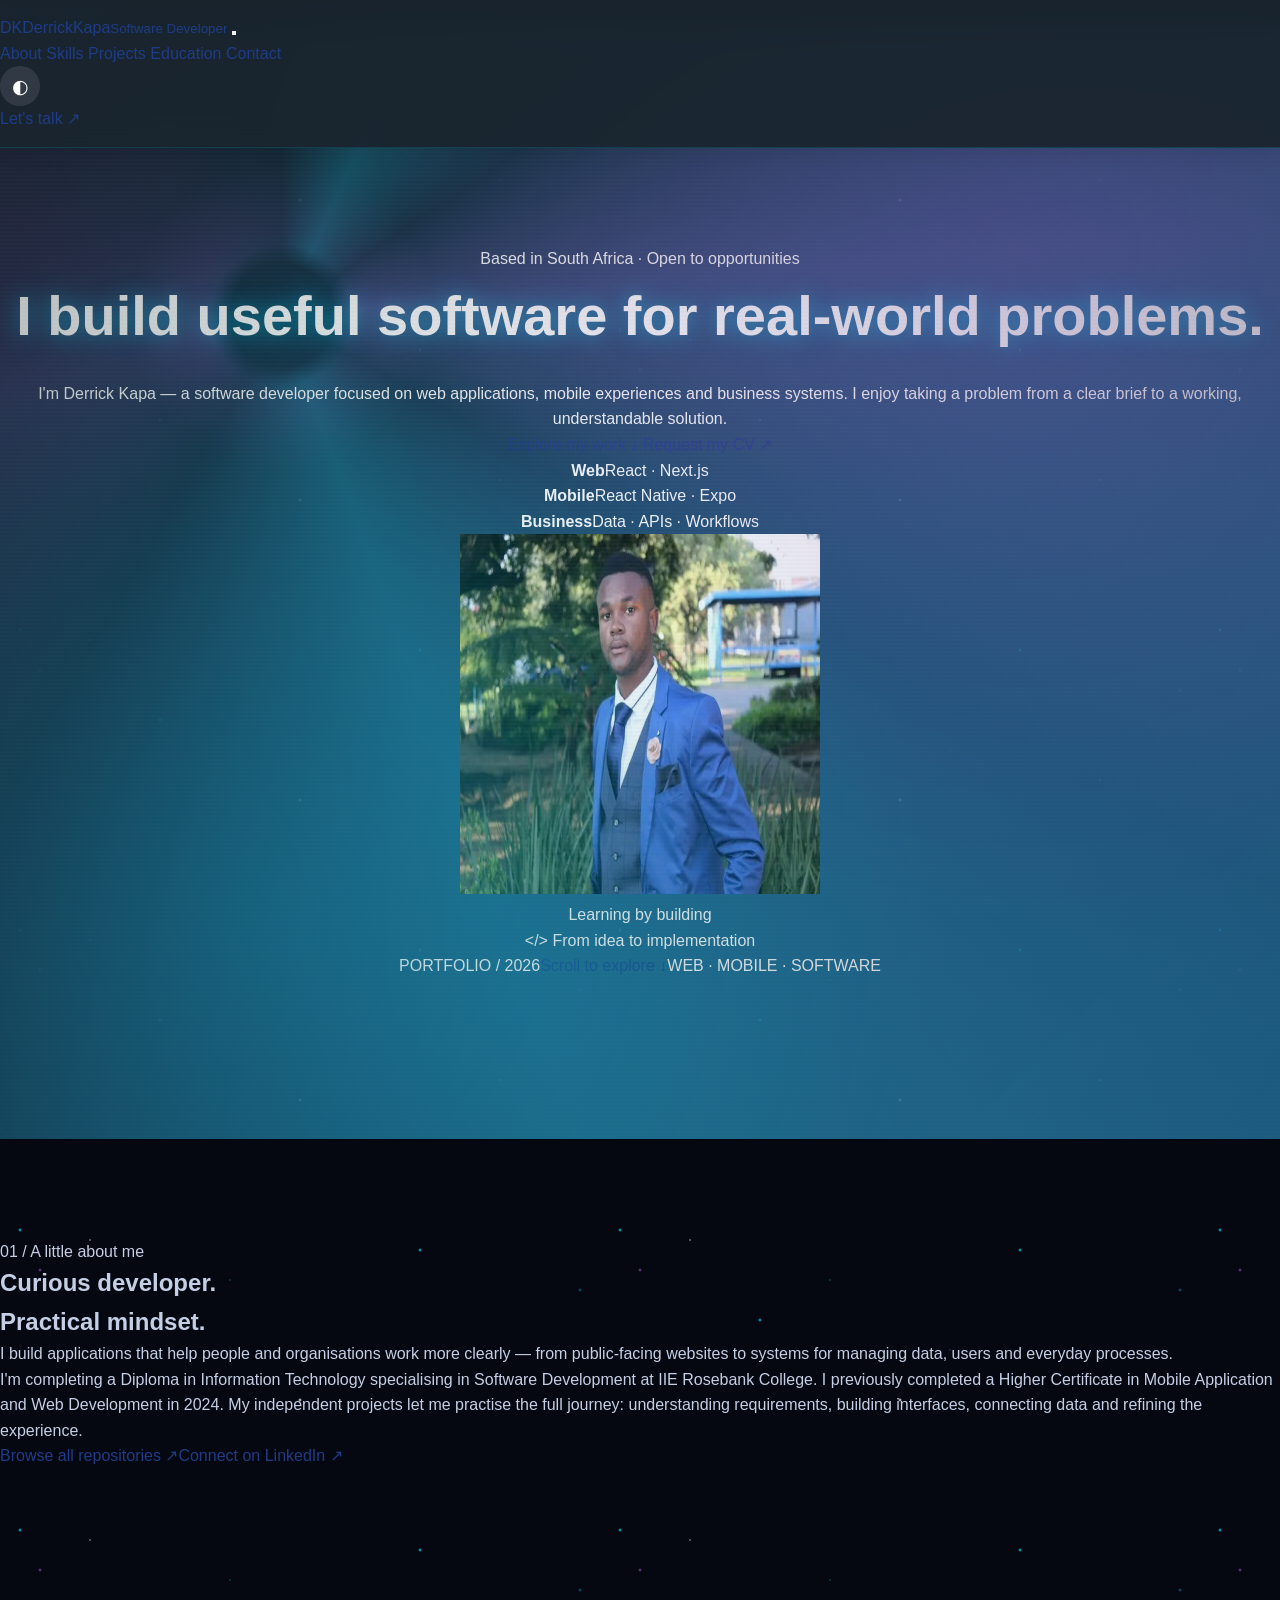
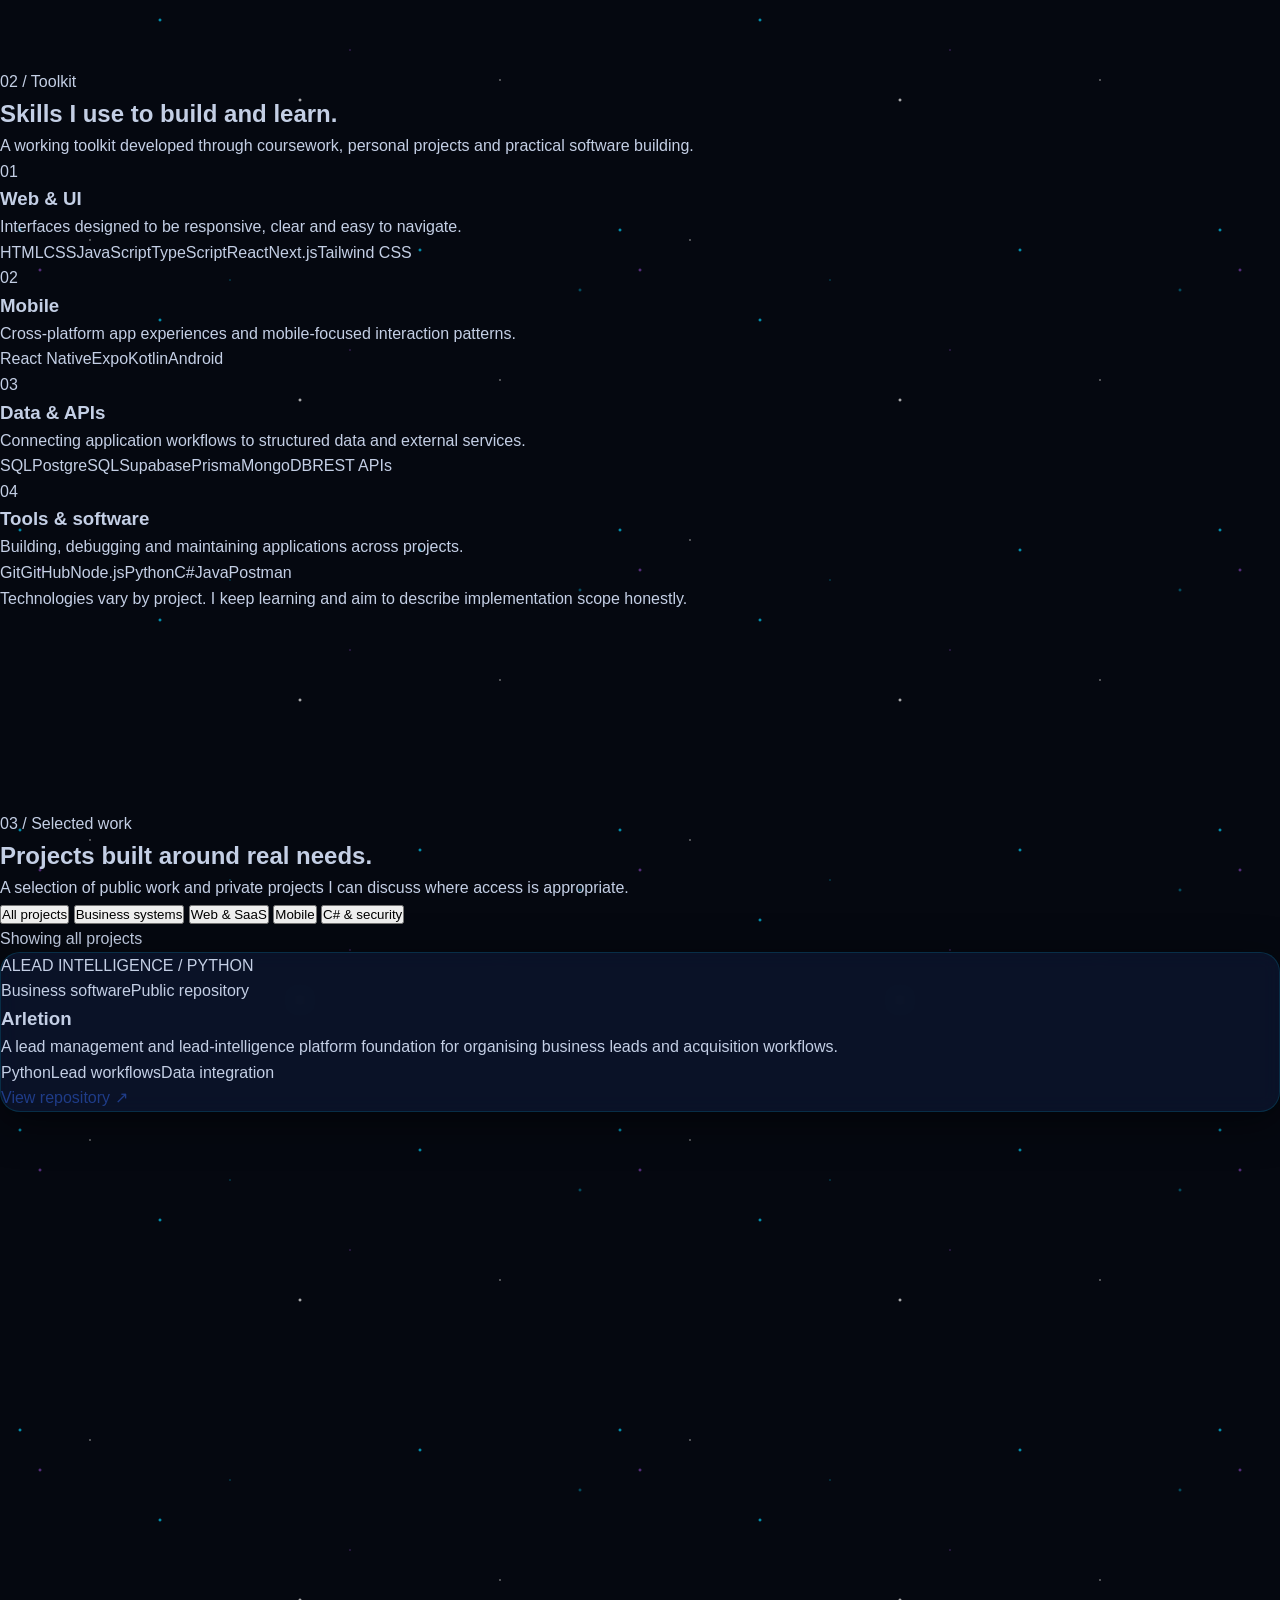
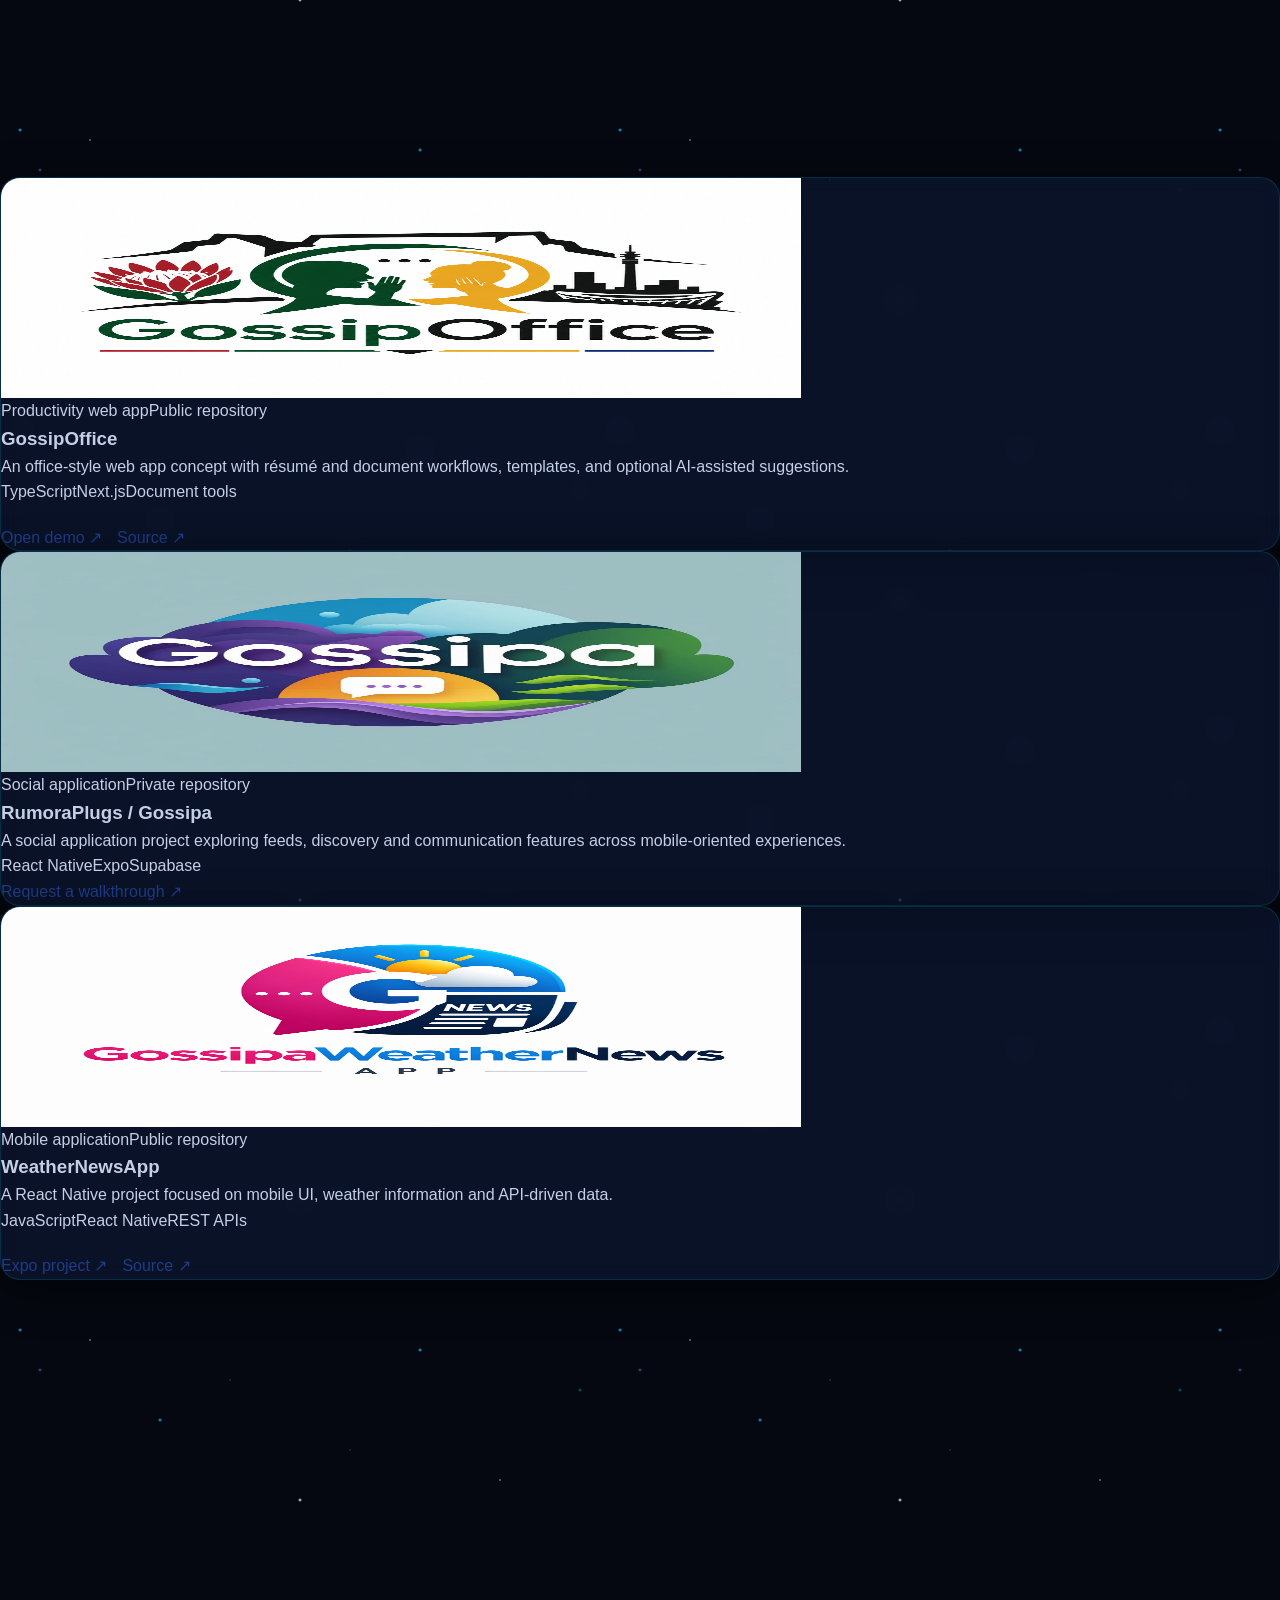
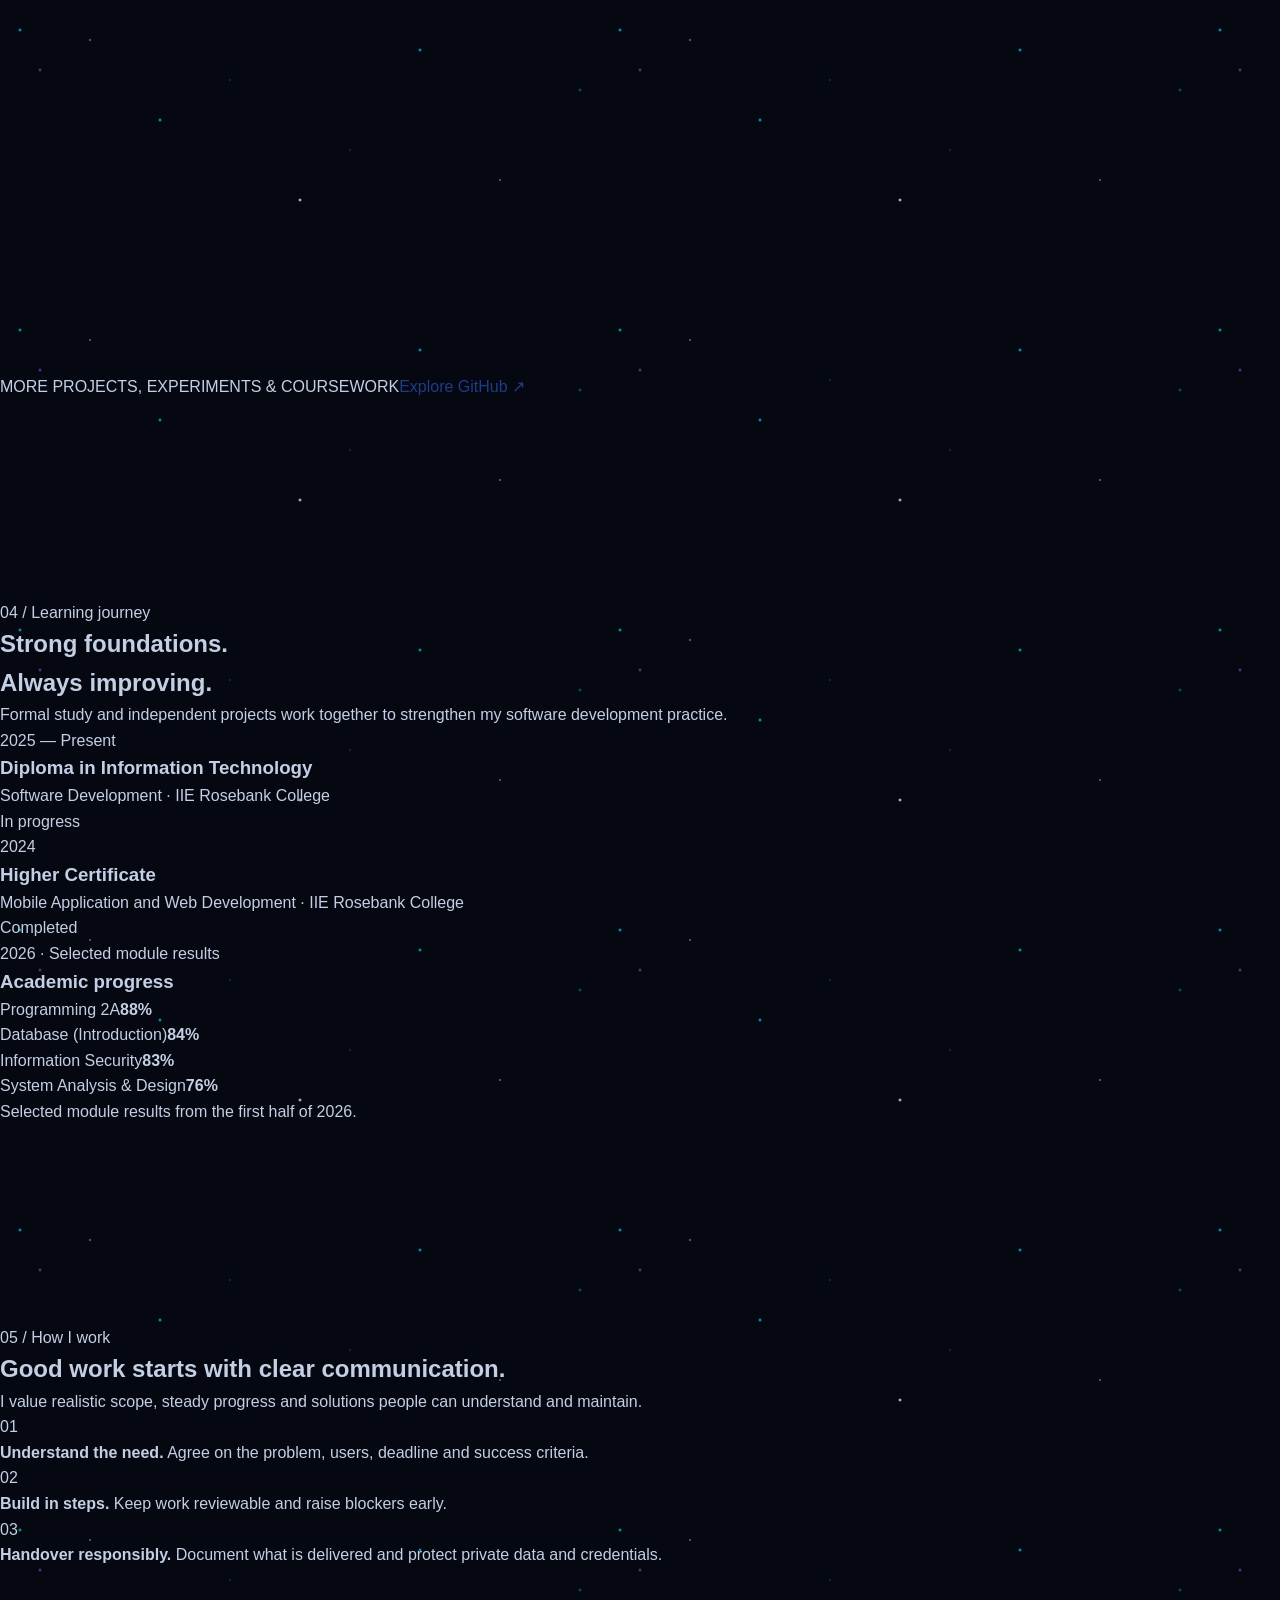
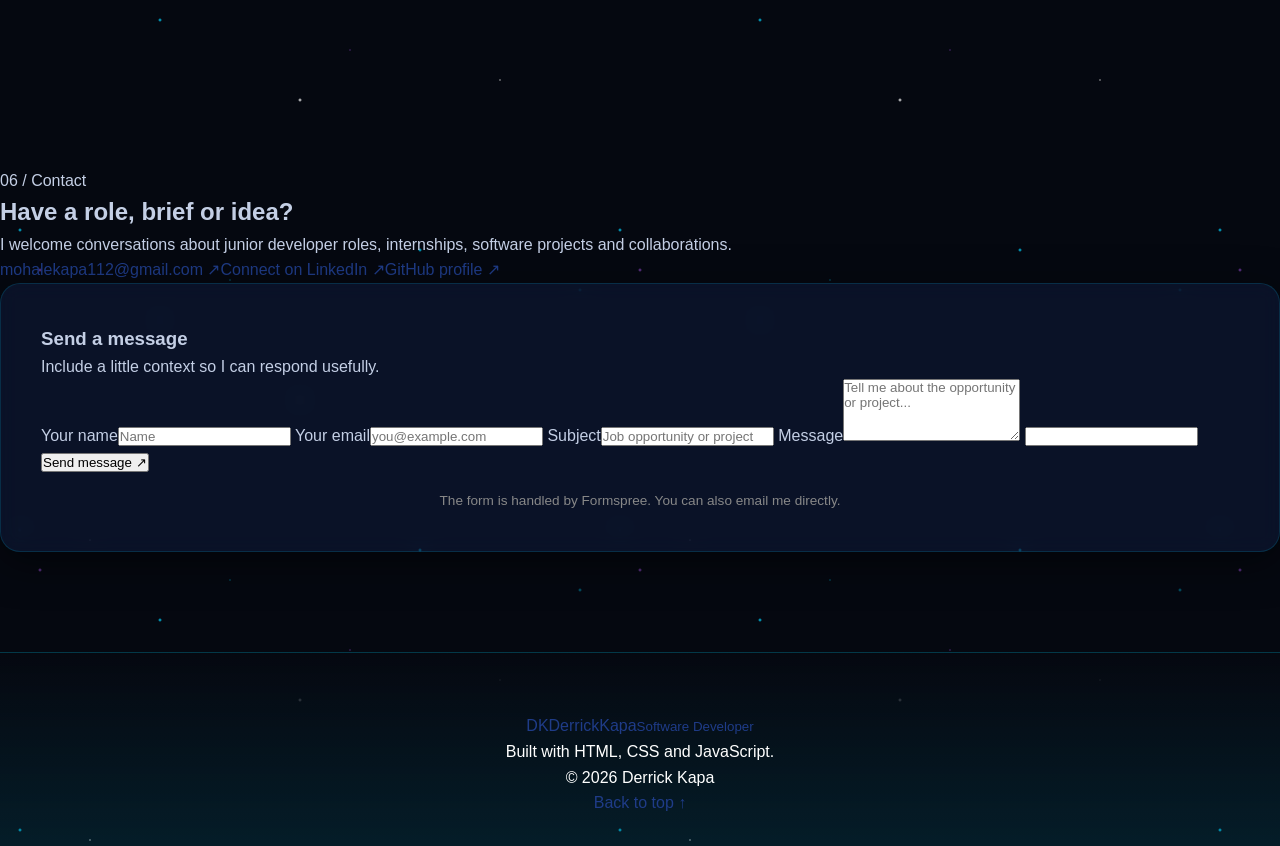
==== commit 6b072cfb: "Refresh portfolio for developer roles and client enquiries" ====
--- a/index.html
+++ b/index.html
@@ -1,803 +1,215 @@
-<!DOCTYPE html>
-<html lang="en">
+<!doctype html>
+<html lang="en-ZA" data-theme="dark">
 <head>
-    <meta charset="UTF-8">
-    <meta name="viewport" content="width=device-width, initial-scale=1.0">
-    <title>Derrick Aaron Mohale Kapa · Developer Portfolio</title>
-    <meta name="description" content="Software development student (mobile & web). Open to internships, junior roles, and freelance. Next.js, React Native, Kotlin — Witbank / Pretoria, South Africa.">
-    <meta name="theme-color" content="#0B0F1A">
-    
-    <link rel="canonical" href="https://derrick121k.github.io/Portfolio/">
-    <meta property="og:site_name" content="Derrick Aaron Mohale Kapa">
-    <meta property="og:title" content="Derrick Aaron Mohale Kapa · Developer Portfolio">
-    <meta property="og:description" content="Software development student (mobile & web). Open to internships, junior roles, and freelance. Witbank / Pretoria, South Africa.">
-    <meta property="og:type" content="website">
-    <meta property="og:url" content="https://derrick121k.github.io/Portfolio/">
-    <meta property="og:image" content="https://derrick121k.github.io/Portfolio/assets/me.jpg">
-    <meta property="og:image:alt" content="Derrick Aaron Mohale Kapa">
-    <meta property="og:locale" content="en_ZA">
-    <meta name="twitter:card" content="summary_large_image">
-    <meta name="twitter:title" content="Derrick Aaron Mohale Kapa · Developer Portfolio">
-    <meta name="twitter:description" content="Software development student (mobile & web). Open to internships, junior roles, and freelance.">
-    <meta name="twitter:image" content="https://derrick121k.github.io/Portfolio/assets/me.jpg">
-    <link rel="icon" href="assets/favicon.svg" type="image/svg+xml">
-    <link rel="apple-touch-icon" href="assets/me.jpg">
-    <link rel="preconnect" href="https://fonts.googleapis.com">
-    <link rel="preconnect" href="https://fonts.gstatic.com" crossorigin>
-    <link rel="preconnect" href="https://cdnjs.cloudflare.com">
-    <script type="application/ld+json">
-    {
-      "@context": "https://schema.org",
-      "@type": "Person",
-      "name": "Derrick Aaron Mohale Kapa",
-      "url": "https://derrick121k.github.io/Portfolio/",
-      "image": "https://derrick121k.github.io/Portfolio/assets/me.jpg",
-      "jobTitle": "Software Development Student",
-      "email": "mailto:mohalekapa112@gmail.com",
-      "address": {
-        "@type": "PostalAddress",
-        "addressLocality": "Witbank",
-        "addressCountry": "ZA"
-      },
-      "sameAs": [
-        "https://www.linkedin.com/in/derrick-kapa-69bb1a195",
-        "https://github.com/Derrick121K",
-        "https://wa.me/27716547121",
-        "https://www.facebook.com/mohale.kapa.106"
-      ]
-    }
-    </script>
-    <link rel="stylesheet" href="https://cdnjs.cloudflare.com/ajax/libs/font-awesome/6.4.0/css/all.min.css">
-    <link href="https://fonts.googleapis.com/css2?family=Orbitron:wght@400;500;600;700;800&family=Poppins:wght@300;400;500;600;700&family=Fira+Code:wght@400;500&display=swap" rel="stylesheet">
-    <link rel="stylesheet" href="css/style.css">
+  <meta charset="utf-8">
+  <meta name="viewport" content="width=device-width, initial-scale=1">
+  <title>Derrick Kapa | Software Developer — Web, Mobile & Business Systems</title>
+  <meta name="description" content="Portfolio of Derrick Kapa, a South African software developer building web, mobile and business applications. Explore selected projects, skills and contact details.">
+  <meta name="theme-color" content="#10101b">
+  <meta name="color-scheme" content="dark light">
+  <link rel="canonical" href="https://derrick121k.github.io/Portfolio/">
+  <link rel="icon" href="assets/favicon.svg" type="image/svg+xml">
+  <link rel="preconnect" href="https://fonts.googleapis.com">
+  <link rel="preconnect" href="https://fonts.gstatic.com" crossorigin>
+  <link href="https://fonts.googleapis.com/css2?family=DM+Mono:wght@400;500&family=Manrope:wght@400;500;600;700;800&display=swap" rel="stylesheet">
+  <meta property="og:type" content="website">
+  <meta property="og:locale" content="en_ZA">
+  <meta property="og:site_name" content="Derrick Kapa — Developer Portfolio">
+  <meta property="og:title" content="Derrick Kapa | Software Developer">
+  <meta property="og:description" content="Web, mobile and business software projects by Derrick Kapa, based in South Africa.">
+  <meta property="og:url" content="https://derrick121k.github.io/Portfolio/">
+  <meta property="og:image" content="https://derrick121k.github.io/Portfolio/assets/me.jpg">
+  <meta name="twitter:card" content="summary_large_image">
+  <meta name="twitter:title" content="Derrick Kapa | Software Developer">
+  <meta name="twitter:description" content="Web, mobile and business software projects by Derrick Kapa.">
+  <meta name="twitter:image" content="https://derrick121k.github.io/Portfolio/assets/me.jpg">
+  <script type="application/ld+json">
+  {
+    "@context": "https://schema.org",
+    "@type": "Person",
+    "name": "Derrick Aaron Mohale Kapa",
+    "url": "https://derrick121k.github.io/Portfolio/",
+    "image": "https://derrick121k.github.io/Portfolio/assets/me.jpg",
+    "jobTitle": "Software Developer",
+    "email": "mailto:mohalekapa112@gmail.com",
+    "address": {"@type": "PostalAddress", "addressLocality": "eMalahleni, Mpumalanga", "addressCountry": "ZA"},
+    "sameAs": [
+      "https://github.com/Derrick121K",
+      "https://www.linkedin.com/in/derrick-kapa-69bb1a195"
+    ]
+  }
+  </script>
+  <link rel="stylesheet" href="css/style.css">
+  <script src="js/main.js" defer></script>
 </head>
 <body>
-    <!-- Header -->
-    <header>
-        <div class="container header-container">
-            <div class="logo">Derrick <span>Kapa</span></div>
-            <div class="mobile-menu">☰</div>
-            <ul class="nav-links">
-                <li><a href="#home">Home</a></li>
-                <li><a href="#about">About</a></li>
-                <li><a href="#skills">Skills</a></li>
-                <li><a href="#projects">Projects</a></li>
-                <li><a href="#experience">Experience</a></li>
-                <li><a href="#work-with-me">Collaborate</a></li>
-                <li><a href="#notes">Notes</a></li>
-                <li><a href="#contact">Contact</a></li>
-            </ul>
-            <button class="theme-toggle" id="themeToggle" aria-label="Toggle dark mode">
-                <i class="fas fa-moon"></i>
-                <i class="fas fa-sun"></i>
-            </button>
-        </div>
-    </header>
-
-    <!-- Hero Section -->
-    <section id="home" class="hero">
-        <div class="hero-vfx" aria-hidden="true"></div>
-        <div class="hero-planets" aria-hidden="true">
-            <span class="planet planet--earthlike"></span>
-            <span class="planet planet--saturn"></span>
-            <span class="planet planet--mars"></span>
-        </div>
-        <div class="hero-code-bg">
-const developer = {
-  name: "Derrick Kapa",
-  role: "Mobile & Web Developer",
-  skills: ["React Native", "Kotlin", "HTML", "CSS", "JavaScript"],
-  passion: "Building useful, polished apps",
-  location: "Based Witbank · studying Pretoria, ZA"
-};
-
-function createAmazingApps() {
-  return developer.passion + " + clean code";
-}
-
-class SoftwareEngineer {
-  constructor() {
-    this.learning = true;
-    this.passion = "unlimited";
-  }
-}
-
-// Ship ideas, learn fast, iterate.
-console.log("Let's build something amazing!");</div>
-        <div class="hero-content">
-            <h1>Derrick Aaron Mohale Kapa</h1>
-            <p class="subtitle"><span class="typing-effect">Software Development Student · Mobile & Web</span></p>
-            <p class="hero-tagline">Open to <strong>internships</strong>, <strong>junior developer roles</strong>, and <strong>freelance</strong> web &amp; mobile work.</p>
-            <p class="location">IIE Rosebank College · Pretoria (campus)<br>Witbank · Diploma (2nd year) · Higher Certificate in Mobile &amp; Web Development (2024)</p>
-            <p class="hero-availability"><i class="far fa-clock" aria-hidden="true"></i> I aim to reply within a few days · Brief portfolio &amp; CV below</p>
-            <img src="assets/me.jpg" alt="Derrick Kapa" class="profile-img" width="300" height="300" loading="eager" decoding="async">
-            <div class="hero-btns">
-                <a href="#projects" class="btn">View My Work</a>
-                <a href="#work-with-me" class="btn btn-secondary">Hire &amp; collaborate</a>
-                <button type="button" class="btn btn-download-cv" id="openCvModalBtn"><i class="fas fa-file-download"></i> Download CV</button>
-            </div>
-            <div class="scroll-indicator">
-                <a href="#about"><i class="fas fa-chevron-down"></i></a>
-            </div>
-        </div>
-    </section>
-
-    <!-- About Section -->
-    <section id="about">
-        <div class="container">
-            <h2 class="section-title">About <span>Me</span></h2>
-            <div class="about-content">
-                <div class="about-text">
-                    <img src="assets/profile.png" alt="Derrick Kapa" class="profile-img" width="300" height="300" loading="lazy" decoding="async">
-                    <p>I am a <strong>2nd year student</strong> pursuing a <strong>Diploma in Software Development</strong> at <strong>IIE Rosebank College</strong>. I'm passionate about building mobile and web applications.</p>
-                    <p>I'm looking for <strong>internships</strong>, <strong>entry-level and junior developer</strong> opportunities, and <strong>paid freelance</strong> work (e.g. small business sites, landing pages, and React Native or Next.js apps). If you have a clear goal and timeline, I work in a structured, communicative way from first message to handover.</p>
-                    <p>My technical stack includes <strong>React Native</strong>, <strong>Kotlin</strong>, <strong>HTML/CSS/JavaScript</strong>, and <strong>SQL</strong>. I'm continuously learning new technologies through my coursework and personal projects.</p>
-                    <p>I also hold certifications in <strong>Cyber Security</strong> and <strong>Security Grade E-C</strong>, along with a valid <strong>Code 14 Driver's License</strong> for professional flexibility.</p>
-                    <a href="#contact" class="btn">Let's Connect</a>
-                </div>
-                <div class="about-image"> 
-                    <!-- Code Terminal Showcase -->
-                    <div class="terminal-window">
-                        <div class="terminal-header">
-                            <span class="terminal-btn red"></span>
-                            <span class="terminal-btn yellow"></span>
-                            <span class="terminal-btn green"></span>
-                        </div>
-                        <div class="terminal-body">
-                            <div class="terminal-line">
-                                <span class="terminal-prompt">$</span>
-                                <span class="terminal-command"> node --version</span>
-                            </div>
-                            <div class="terminal-output">v18.17.0</div>
-                            <div class="terminal-line">
-                                <span class="terminal-prompt">$</span>
-                                <span class="terminal-command"> java --version</span>
-                            </div>
-                            <div class="terminal-output">openjdk 17.0.1</div>
-                            <div class="terminal-line">
-                                <span class="terminal-prompt">$</span>
-                                <span class="terminal-command"> whoami</span>
-                            </div>
-                            <div class="terminal-output">derrick-kapa</div>
-                            <div class="terminal-line">
-                                <span class="terminal-prompt">$</span>
-                                <span class="terminal-command"> cat skills.json</span>
-                            </div>
-                            <div class="terminal-output">["React Native", "Next.js", "Kotlin", "Java", "TypeScript", "C#", "HTML", "CSS", "JavaScript", "Supabase"]</div>
-                            <div class="terminal-line">
-                                <span class="terminal-prompt">$</span>
-                                <span class="terminal-command"> cat education.txt</span>
-                            </div>
-                            <div class="terminal-output">IIE Rosebank College - 2nd Year Diploma in Software Development</div>
-                            <div class="terminal-line">
-                                <span class="terminal-prompt">$</span>
-                                <span class="terminal-command" style="animation: blink 1s infinite;">echo "Ready to build!"</span>
-                            </div>
-                            <div class="terminal-output">Ready to build!</div>
-                        </div>
-                    </div>
-                </div>
-            </div>
-        </div>
-    </section>
-
-    <!-- Skills Section -->
-    <section id="skills" class="section-bg">
-        <div class="container">
-            <h2 class="section-title">Technical <span>Skills</span></h2>
-            <div class="skills-container">
-                <div class="skill-category">
-                    <h3><i class="fas fa-code"></i> Languages</h3>
-                    <ul class="skill-list">
-                        <li>TypeScript <span class="skill-level">Intermediate</span></li>
-                        <li>JavaScript (ES6+) <span class="skill-level">Intermediate</span></li>
-                        <li>Java <span class="skill-level">Intermediate</span></li>
-                        <li>C# <span class="skill-level">Basic</span></li>
-                        <li>Kotlin <span class="skill-level">Intermediate</span></li>
-                    </ul>
-                </div>
-                <div class="skill-category">
-                    <h3><i class="fas fa-laptop-code"></i> Frontend & Mobile</h3>
-                    <ul class="skill-list">
-                        <li>Next.js <span class="skill-level">Basic</span></li>
-                        <li>React Native <span class="skill-level">Intermediate</span></li>
-                        <li>HTML5 <span class="skill-level">Advanced</span></li>
-                        <li>CSS3 <span class="skill-level">Advanced</span></li>
-                        <li>Android Studio <span class="skill-level">Intermediate</span></li>
-                    </ul>
-                </div>
-                <div class="skill-category">
-                    <h3><i class="fas fa-database"></i> Backend & Database</h3>
-                    <ul class="skill-list">
-                        <li>Supabase <span class="skill-level">Basic</span></li>
-                        <li>MongoDB <span class="skill-level">Basic</span></li>
-                        <li>SQL <span class="skill-level">Basic</span></li>
-                        <li>REST APIs <span class="skill-level">Basic</span></li>
-                    </ul>
-                </div>
-                <div class="skill-category">
-                    <h3><i class="fas fa-tools"></i> Tools & Other</h3>
-                    <ul class="skill-list">
-                        <li>Git & GitHub <span class="skill-level">Intermediate</span></li>
-                        <li>VS Code <span class="skill-level">Advanced</span></li>
-                        <li>Cyber Security <span class="skill-level">Certified</span></li>
-                        <li>Code 14 License <span class="skill-level">Valid</span></li>
-                    </ul>
-                </div>
-            </div>
-        </div>
-    </section>
-
-    <!-- Projects Section -->
-    <section id="projects">
-        <div class="container">
-            <h2 class="section-title">My <span>Projects</span></h2>
-            <div class="projects-container">
-                <!-- Project 1 -->
-                <div class="project-card">
-                    <div class="project-image">
-                       <img src="assets/project-library.png" alt="Library WebApp Screenshot" width="800" height="450" loading="lazy" decoding="async">
-                        <div class="project-overlay">
-                            <i class="fas fa-book"></i>
-                        </div>
-                    </div>
-                    <div class="project-content">
-                        <h3>Library Web-App</h3>
-                        <p><strong>Full-stack web app.</strong> Library management with Next.js, PostgreSQL, and Prisma: authentication (email, phone, admin roles), searchable catalog, and admin workflows. Demonstrates end-to-end ownership from database design to deployed UI.</p>
-                        <div class="project-tags">
-                            <span class="project-tag">Next.js</span>
-                            <span class="project-tag">PostgreSQL</span>
-                            <span class="project-tag">Prisma</span>
-                        </div>
-                        <div class="project-links">
-                            <a href="https://davel-library.onrender.com/" target="_blank" rel="noopener noreferrer" class="btn btn-small"><i class="fas fa-external-link-alt"></i> Go Live </a>
-                            <a href="https://github.com/derkdev976-web/davel-library" target="_blank" rel="noopener noreferrer" class="btn btn-secondary btn-small"><i class="fab fa-github"></i> Code</a>
-                        </div>
-                    </div>
-                </div>
-                
-                <!-- GossipOffice -->
-                <div class="project-card">
-                    <div class="project-image">
-                        <img src="assets/project-gossipoffice.png" alt="GossipOffice CV builder and office tools web app" width="800" height="450" loading="lazy" decoding="async">
-                        <div class="project-overlay">
-                            <i class="fas fa-briefcase"></i>
-                        </div>
-                    </div>
-                    <div class="project-content">
-                        <h3>GossipOffice</h3>
-                        <p><strong>Web app · local-first.</strong> AI-assisted office suite built with Next.js: résumé &amp; cover-letter builder with live preview, templates, PDF/DOCX/PPTX exports, and an Office-style workspace for notes and documents — with optional Groq-powered suggestions.</p>
-                        <div class="project-tags">
-                            <span class="project-tag">Next.js</span>
-                            <span class="project-tag">TypeScript</span>
-                            <span class="project-tag">Tailwind · shadcn/ui</span>
-                        </div>
-                        <div class="project-links">
-                            <a href="https://go-office.vercel.app/" target="_blank" rel="noopener noreferrer" class="btn btn-small"><i class="fas fa-external-link-alt"></i> Go Live</a>
-                            <a href="https://github.com/Derrick121K/GossipOffice" target="_blank" rel="noopener noreferrer" class="btn btn-secondary btn-small"><i class="fab fa-github"></i> Code</a>
-                        </div>
-                    </div>
-                </div>
-                
-                <!-- Project 2 -->
-                <div class="project-card">
-                    <div class="project-image">
-                        <img src="assets/project-gossipa.png" alt="Gossipa social app screenshot" width="800" height="450" loading="lazy" decoding="async" />
-                        <div class="project-overlay">
-                            <i class="fas fa-tasks"></i>
-                        </div>
-                    </div>
-                    <div class="project-content">
-                        <h3>Social Media App (Gossipa)</h3>
-                        <p><strong>Cross-platform (iOS &amp; Android).</strong> React Native app with home, explore, feed, chat, and settings, backed by Supabase. Code is in a private repo; happy to share access or a walkthrough for serious employers or clients.</p>
-                        <div class="project-tags">
-                            <span class="project-tag">React Native</span>
-                            <span class="project-tag">Android</span>
-                            <span class="project-tag">Supabase</span>
-                        </div>
-                        <div class="project-links">
-                            <a href="https://expo.dev/accounts/derrick112/projects/gossipa" target="_blank" rel="noopener noreferrer" class="btn btn-small"><i class="fas fa-external-link-alt"></i> Expo project</a>
-                        </div>
-                    </div>
-                </div>
-                
-                <!-- Project 3 -->
-                <div class="project-card">
-                    <div class="project-image">
-                        <img src="assets/siy.png" alt="Gossipa social app screenshot" width="800" height="450" loading="lazy" decoding="async" />
-                        <div class="project-overlay">
-                            <i class="fas fa-tasks"></i>
-                        </div>
-                    </div>
-                    <div class="project-content">
-                        <h3>SiyasShots-WebSite</h3>
-                        <p><strong>Website.</strong> A simple yet elegant website for showcasing photos and providing camera services.</p>
-                        <div class="project-tags">
-                            <span class="project-tag">HTML</span>
-                            <span class="project-tag">CSS</span>
-                            <span class="project-tag">JavaScript</span>
-                        </div>
-                        <div class="project-links">
-                            <a href="https://derrick121k.github.io/SiyasShots/" target="_blank" rel="noopener noreferrer" class="btn btn-small"><i class="fas fa-external-link-alt"></i> Go Live </a>
-                            <a href="https://github.com/Derrick121K/SiyasShots" target="_blank" rel="noopener noreferrer" class="btn btn-secondary btn-small"><i class="fab fa-github"></i> Code</a>
-                        </div>
-                    </div>
-                </div>
-
-
-                <!-- Project 4 -->
-                <div class="project-card">
-                    <div class="project-image">
-                        <img src="assets/project-weather.png" alt="Weather API App screenshot" width="800" height="450" loading="lazy" decoding="async">
-                        <div class="project-overlay">
-                            <i class="fas fa-cloud-sun"></i>
-                        </div>
-                    </div>
-                    <div class="project-content">
-                        <h3>Weather Forecast App</h3>
-                        <p><strong>Mobile app &amp; APIs.</strong> React Native app using OpenWeatherMap: location-based forecasts, multi-day outlook, and a polished UI — shows integration with REST APIs and device location.</p>
-                        <div class="project-tags">
-                            <span class="project-tag">React Native</span>
-                            <span class="project-tag">REST API</span>
-                            <span class="project-tag">GeoLocation</span>
-                        </div>
-                        <div class="project-links">
-                            <a href="https://expo.dev/accounts/derrick112/projects/WeatherNewsApp" target="_blank" rel="noopener noreferrer" class="btn btn-small"><i class="fas fa-external-link-alt"></i> Live Demo</a>
-                            <a href="https://github.com/Derrick121K/WeatherNewsApp" target="_blank" rel="noopener noreferrer" class="btn btn-secondary btn-small"><i class="fab fa-github"></i> Code</a>
-                        </div>
-                    </div>
-                </div>
-
-                <!-- History App (Android / Kotlin) -->
-                <div class="project-card">
-                    <div class="project-image">
-                        <img src="assets/project-history-app.png" alt="History App Android screenshot" width="800" height="450" loading="lazy" decoding="async">
-                        <div class="project-overlay">
-                            <i class="fas fa-landmark"></i>
-                        </div>
-                    </div>
-                    <div class="project-content">
-                        <h3>History App</h3>
-                        <p><strong>Android · Kotlin.</strong> Enter your age and see how it lines up with a historical figure from a curated set of ~10 names. Ages over 96 show a validation message so you can try again. Simple two-button flow: process and clear.</p>
-                        <div class="project-tags">
-                            <span class="project-tag">Kotlin</span>
-                            <span class="project-tag">Android</span>
-                        </div>
-                        <div class="project-links">
-                            <span class="project-unpublished">Unpublished</span>
-                            <a href="https://github.com/Derrick121K/History-App1" target="_blank" rel="noopener noreferrer" class="btn btn-secondary btn-small"><i class="fab fa-github"></i> Code</a>
-                        </div>
-                    </div>
-                </div>
-
-                <!-- Cybersecurity Chatbot (C# console) -->
-                <div class="project-card">
-                    <div class="project-image">
-                        <img src="assets/project-cybersecurity-chatbot.png" alt="Cybersecurity Chatbot console app" width="800" height="450" loading="lazy" decoding="async">
-                        <div class="project-overlay">
-                            <i class="fas fa-shield-alt"></i>
-                        </div>
-                    </div>
-                    <div class="project-content">
-                        <h3>Cybersecurity Chatbot</h3>
-                        <p><strong>C# · console.</strong> Educational chatbot for security awareness: voice greeting, ASCII-style UI, personalized prompts, curated cybersecurity tips, and input validation. Built to run from Visual Studio (build &amp; run).</p>
-                        <div class="project-tags">
-                            <span class="project-tag">C#</span>
-                            <span class="project-tag">.NET</span>
-                            <span class="project-tag">Console</span>
-                        </div>
-                        <div class="project-links">
-                            <span class="project-unpublished">Unpublished</span>
-                            <a href="https://github.com/Derrick121K/CybersecurityChatbot" target="_blank" rel="noopener noreferrer" class="btn btn-secondary btn-small"><i class="fab fa-github"></i> Code</a>
-                        </div>
-                    </div>
-                </div>
-
-                <!-- chalk-markit (vanilla web) -->
-                <div class="project-card">
-                    <div class="project-image">
-                        <img src="assets/project-chalk-markit.png" alt="Chalk Markit web app" width="800" height="450" loading="lazy" decoding="async">
-                        <div class="project-overlay">
-                            <i class="fas fa-chalkboard-teacher"></i>
-                        </div>
-                    </div>
-                    <div class="project-content">
-                        <h3>Chalk Markit</h3>
-                        <p><strong>Front-end web app.</strong> Multi-page experience built with HTML, CSS, and JavaScript: landing flow plus login, signup, dashboard, and profile views, with dedicated scripts for auth and each screen.</p>
-                        <div class="project-tags">
-                            <span class="project-tag">HTML</span>
-                            <span class="project-tag">CSS</span>
-                            <span class="project-tag">JavaScript</span>
-                        </div>
-                        <div class="project-links">
-                            <span class="project-unpublished">Unpublished</span>
-                            <a href="https://github.com/Derrick121K/chalk-markit" target="_blank" rel="noopener noreferrer" class="btn btn-secondary btn-small"><i class="fab fa-github"></i> Code</a>
-                        </div>
-                    </div>
-                </div>
-
-                <!-- Animalcore (GitHub Pages) -->
-                <div class="project-card">
-                    <div class="project-image">
-                        <img src="assets/project-animalcore.png" alt="Animalcore web project screenshot" width="800" height="450" loading="lazy" decoding="async">
-                        <div class="project-overlay">
-                            <i class="fas fa-paw"></i>
-                        </div>
-                    </div>
-                    <div class="project-content">
-                        <h3>Animalcore</h3>
-                        <p><strong>Web · GitHub Pages.</strong> Front-end project deployed to GitHub Pages — explore the live build, then dive into the source on GitHub for structure, styling, and behavior.</p>
-                        <div class="project-tags">
-                            <span class="project-tag">HTML</span>
-                            <span class="project-tag">CSS</span>
-                            <span class="project-tag">JavaScript</span>
-                            <span class="project-tag">GitHub Pages</span>
-                        </div>
-                        <div class="project-links">
-                            <a href="https://derrick121k.github.io/animalcore/" target="_blank" rel="noopener noreferrer" class="btn btn-small"><i class="fas fa-external-link-alt"></i> Go Live</a>
-                            <a href="https://github.com/Derrick121K/animalcore" target="_blank" rel="noopener noreferrer" class="btn btn-secondary btn-small"><i class="fab fa-github"></i> Code</a>
-                        </div>
-                    </div>
-                </div>
-
-                <!-- fam — Family Game Night -->
-                <div class="project-card">
-                    <div class="project-image">
-                        <img src="assets/project-fam.png" alt="Family Game Night web app screenshot" width="800" height="450" loading="lazy" decoding="async">
-                        <div class="project-overlay">
-                            <i class="fas fa-dice"></i>
-                        </div>
-                    </div>
-                    <div class="project-content">
-                        <h3>Family Game Night</h3>
-                        <p><strong>Web app · GitHub Pages.</strong> In-browser game night flow: a host area to upload questions, join flow for players, a shared questions view, and scores — built with HTML, CSS, and JavaScript; the repo includes scripts and optional Node tooling for local runs.</p>
-                        <div class="project-tags">
-                            <span class="project-tag">JavaScript</span>
-                            <span class="project-tag">HTML</span>
-                            <span class="project-tag">CSS</span>
-                            <span class="project-tag">GitHub Pages</span>
-                        </div>
-                        <div class="project-links">
-                            <a href="https://derrick121k.github.io/fam/" target="_blank" rel="noopener noreferrer" class="btn btn-small"><i class="fas fa-external-link-alt"></i> Go Live</a>
-                            <a href="https://github.com/Derrick121K/fam" target="_blank" rel="noopener noreferrer" class="btn btn-secondary btn-small"><i class="fab fa-github"></i> Code</a>
-                        </div>
-                    </div>
-                </div>
-
-                <!-- REACH Foundation — WEDE5020 Website POE -->
-                <div class="project-card">
-                    <div class="project-image">
-                        <img src="assets/project-reach-foundation.png" alt="REACH Foundation website screenshot" width="800" height="450" loading="lazy" decoding="async">
-                        <div class="project-overlay">
-                            <i class="fas fa-hands-helping"></i>
-                        </div>
-                    </div>
-                    <div class="project-content">
-                        <h3>REACH Foundation</h3>
-                        <p><strong>Multi-page site · GitHub Pages.</strong> Academic web POE for a community nonprofit concept: hero and CTAs, project highlights (education, health, sustainability), donation flow, about and contact, join/login/sign-up and profile-style pages — built with HTML, CSS, and JavaScript.</p>
-                        <div class="project-tags">
-                            <span class="project-tag">HTML</span>
-                            <span class="project-tag">CSS</span>
-                            <span class="project-tag">JavaScript</span>
-                            <span class="project-tag">GitHub Pages</span>
-                        </div>
-                        <div class="project-links">
-                            <a href="https://derrick121k.github.io/WEDE5020-WebsitePOE/" target="_blank" rel="noopener noreferrer" class="btn btn-small"><i class="fas fa-external-link-alt"></i> Go Live</a>
-                            <a href="https://github.com/Derrick121K/WEDE5020-WebsitePOE" target="_blank" rel="noopener noreferrer" class="btn btn-secondary btn-small"><i class="fab fa-github"></i> Code</a>
-                        </div>
-                    </div>
-                </div>
-            </div>
-        </div>
-
-
-
-    </section>
-
-    <!-- Experience Section -->
-    <section id="experience">
-        <div class="container">
-            <h2 class="section-title">Experience & <span>Education</span></h2>
-            <div class="timeline">
-                <!-- Education - Current -->
-                <div class="timeline-item">
-                    <div class="timeline-content">
-                        <h3><i class="fas fa-graduation-cap"></i> Diploma in Software Development</h3>
-                        <span class="timeline-date">2025 - Present (2nd Year)</span>
-                        <p>IIE Rosebank College</p>
-                    </div>
-                </div>
-
-                <!-- Previous Education -->
-                <div class="timeline-item">
-                    <div class="timeline-content">
-                        <h3><i class="fas fa-certificate"></i> Higher Certificate: Mobile &amp; Web Development</h3>
-                        <span class="timeline-date">2024</span>
-                        <p>IIE Rosebank College - Completed</p>
-                    </div>
-                </div>
-
-                <!-- High School -->
-                <div class="timeline-item">
-                    <div class="timeline-content">
-                        <h3><i class="fas fa-school"></i> Grade 12</h3>
-                        <span class="timeline-date">2018</span>
-                        <p>Kwadela Secondary School - Davel, Mpumalanga</p>
-                    </div>
-                </div>
-
-                <!-- Certification -->
-                <div class="timeline-item">
-                    <div class="timeline-content">
-                        <h3><i class="fas fa-shield-alt"></i> Security Grade E-C</h3>
-                        <span class="timeline-date">2024</span>
-                        <p>Fakuse Family Security and Training - Ermelo</p>
-                    </div>
-                </div>
-
-                <!-- Work Experience -->
-                <div class="timeline-item">
-                    <div class="timeline-content">
-                        <h3><i class="fas fa-truck"></i> Driver Code 14</h3>
-                        <span class="timeline-date">2024 - Present</span>
-                        <p>Omplishs 16.4 Bell Transport - Witbank</p>
-                    </div>
-                </div>
-            </div>
-        </div>
-    </section>
-
-    <!-- Work with me: intern / job / freelance -->
-    <section id="work-with-me">
-        <div class="container">
-            <h2 class="section-title">Work <span>With Me</span></h2>
-            <p class="work-with-intro">Three ways we can connect. Same quality bar — different timelines and expectations.</p>
-            <div class="work-with-grid">
-                <div class="work-with-card fade-in">
-                    <div class="work-with-icon"><i class="fas fa-user-graduate"></i></div>
-                    <h3>Internships</h3>
-                    <p>Structured learning under mentorship. I’m reliable, teachable, and used to deadlines from coursework. Share your programme dates and stack — I’ll tailor my CV and examples.</p>
-                </div>
-                <div class="work-with-card fade-in">
-                    <div class="work-with-icon"><i class="fas fa-briefcase"></i></div>
-                    <h3>Junior / full-time</h3>
-                    <p>Mobile (React Native) and web (Next.js, HTML/CSS/JS) are my strongest lanes. I document what I build and learn fast on the job. Happy to complete a small take-home or pairing session.</p>
-                </div>
-                <div class="work-with-card fade-in">
-                    <div class="work-with-icon"><i class="fas fa-handshake"></i></div>
-                    <h3>Freelance</h3>
-                    <p>Paid project work: landing pages, small business sites, fixes and features on existing apps. I’m transparent about student bandwidth — we agree scope and milestones up front.</p>
-                </div>
-            </div>
-            <p class="work-with-cta"><a href="#contact" class="btn">Start a conversation</a></p>
-        </div>
-    </section>
-
-    <!-- Notes (single curated piece — no placeholder blog) -->
-    <section id="notes" class="section-bg">
-        <div class="container">
-            <h2 class="section-title">Notes <span>&amp; How I Work</span></h2>
-            <div class="blog-container notes-single">
-                <article class="blog-card fade-in notes-feature">
-                    <div class="blog-image notes-feature-media">
-                        <div class="notes-video-stage" id="notesVideoStage">
-                            <div class="notes-video-glow" aria-hidden="true"></div>
-                            <div class="notes-video-inner">
-                                <video
-                                    id="notesWorkVideo"
-                                    class="notes-how-i-work-video"
-                                    src="assets/notes-how-i-work.mp4"
-                                    poster="assets/me.jpg"
-                                    controls
-                                    playsinline
-                                    preload="metadata"
-                                    muted
-                                    width="600"
-                                    height="338"
-                                    aria-label="How I work with recruiters and clients"
-                                >
-                                    Your browser does not support embedded video.
-                                </video>
-                                <div class="notes-video-overlay" id="notesVideoOverlay">
-                                    <button type="button" class="notes-video-play" id="notesVideoPlayBtn" aria-label="Play introduction video with sound">
-                                        <span class="notes-video-play-ring" aria-hidden="true"></span>
-                                        <span class="notes-video-play-icon"><i class="fas fa-play"></i></span>
-                                    </button>
-                                    <p class="notes-video-hint">Scrolls into view: plays muted automatically. Tap play for sound.</p>
-                                </div>
-                                <div class="notes-video-toolbar" role="toolbar" aria-label="Video options">
-                                    <button type="button" class="notes-video-tool" id="notesVideoMuteBtn" data-action="mute" aria-pressed="true" aria-label="Unmute video">
-                                        <i class="fas fa-volume-mute" aria-hidden="true"></i>
-                                    </button>
-                                    <button type="button" class="notes-video-tool notes-video-tool--pip" id="notesVideoPipBtn" data-action="pip" hidden aria-label="Picture-in-picture">
-                                        <i class="fas fa-window-restore" aria-hidden="true"></i>
-                                    </button>
-                                </div>
-                            </div>
-                            <div class="blog-category">For recruiters &amp; clients</div>
-                        </div>
-                    </div>
-                    <div class="blog-content">
-                        <div class="blog-meta">
-                            <span><i class="far fa-calendar"></i> Updated May 2026</span>
-                            <span><i class="far fa-user"></i> Derrick Kapa</span>
-                        </div>
-                        <h3>What you get when we work together</h3>
-                        <p>For <strong>internships and junior roles</strong>, I prioritise clear communication, asking questions early, and shipping small increments you can review often. For <strong>freelance</strong>, I need a short brief: goal, deadline, budget ballpark, and who owns hosting or accounts. I quote honestly for student availability and keep you updated if scope changes.</p>
-                        <p>Proof beats promises: see <a href="#projects">Projects</a> for live and demo links. Prefer email or the form below for first contact — I respond within a few days.</p>
-                        <a href="#contact" class="blog-link"><i class="fas fa-paper-plane"></i> Get in touch</a>
-                    </div>
-                </article>
-            </div>
-        </div>
-    </section>
-
-    <!-- Contact Section -->
-    <section id="contact">
-        <div class="container">
-            <h2 class="section-title">Get In <span>Touch</span></h2>
-            <p class="contact-intro">Internship leads, job specs, or freelance briefs — send enough context that I can reply with something useful. Email works too: <a href="mailto:mohalekapa112@gmail.com">mohalekapa112@gmail.com</a>.</p>
-            <div class="contact-container">
-                <div class="contact-info">
-                    <div class="contact-item">
-                        <div class="contact-icon">
-                            <i class="fas fa-map-marker-alt"></i>
-                        </div>
-                        <div class="contact-details">
-                            <h3>Address</h3>
-                            <p>103 Van Den heever St, Klipfontein ext8, Witbank 1035</p>
-                        </div>
-                    </div>
-                    <div class="contact-item">
-                        <div class="contact-icon">
-                            <i class="fas fa-envelope"></i>
-                        </div>
-                        <div class="contact-details">
-                            <h3>Email</h3>
-                            <p>mohalekapa112@gmail.com</p>
-                            <p>derkdev976@gmail.com</p>
-                        </div>
-                    </div>
-                    <div class="contact-item">
-                        <div class="contact-icon">
-                            <i class="fas fa-phone"></i>
-                        </div>
-                        <div class="contact-details">
-                            <h3>Phone</h3>
-                            <p>+27 78 003 4536</p>
-                            <p>+27 71 654 7121</p>
-                            <p>+27 84 038 9606</p>
-                        </div>
-                    </div>
-                    <img src="assets/Profile2.png" alt="Derrick Kapa" class="profile-img" width="300" height="300" loading="lazy" decoding="async">
-                </div>
-                <div class="contact-form">
-                    <form id="contactForm" action="https://formspree.io/f/mkoppyad" method="POST">
-                        <div class="form-group">
-                            <label for="name">Name</label>
-                            <input type="text" id="name" name="name" required placeholder="Your Name" data-fs-field>
-                        </div>
-                        <div class="form-group">
-                            <label for="email">Email</label>
-                            <input type="email" id="email" name="email" required placeholder="your@email.com" data-fs-field>
-                        </div>
-                        <div class="form-group">
-                            <label for="subject">Subject</label>
-                            <input type="text" id="subject" name="subject" required placeholder="Project Inquiry / Job Offer / etc." data-fs-field>
-                        </div>
-                        <div class="form-group">
-                            <label for="message">Message</label>
-                            <textarea id="message" name="message" rows="5" required placeholder="Tell me about your project or job opportunity..." data-fs-field></textarea>
-                        </div>
-                        <button type="submit" class="btn" data-fs-submit-btn><i class="fas fa-paper-plane"></i> Send Message</button>
-                        <p class="form-note"><i class="fas fa-lock"></i> Your message is delivered via Formspree to my inbox.</p>
-                        <p class="form-privacy">By submitting this form, you agree that your details are used only to respond to your inquiry. I don’t sell data or use it for marketing.</p>
-                        
-                        <!-- Success Message -->
-                        <div class="form-message success" data-fs-success>
-                            <i class="fas fa-check-circle"></i>
-                            <h3>Message Sent!</h3>
-                            <p>Thank you for reaching out. I'll get back to you soon.</p>
-                        </div>
-                        
-                        <!-- Error Message -->
-                        <div class="form-message error" data-fs-error>
-                            <i class="fas fa-exclamation-circle"></i>
-                            <p>Oops! Something went wrong. Please try again.</p>
-                        </div>
-                    </form>
-                </div>
-            </div>
-        </div>
-    </section>
-
-    <!-- Footer -->
-    <footer>
-        <div class="container">
-            <div class="footer-content">
-                <div class="footer-logo">Derrick <span>Kapa</span></div>
-                <ul class="social-links">
-                    <li><a href="https://www.linkedin.com/in/derrick-kapa-69bb1a195" target="_blank" rel="noopener noreferrer" aria-label="LinkedIn"><i class="fab fa-linkedin"></i></a></li>
-                    <li><a href="https://github.com/Derrick121K" target="_blank" rel="noopener noreferrer" aria-label="GitHub"><i class="fab fa-github"></i></a></li>
-                    <li><a href="https://wa.me/27716547121" target="_blank" rel="noopener noreferrer" aria-label="WhatsApp — Gossip@Tech"><i class="fab fa-whatsapp"></i></a></li>
-                    <li><a href="https://www.facebook.com/mohale.kapa.106" target="_blank" rel="noopener noreferrer" aria-label="Facebook"><i class="fab fa-facebook"></i></a></li>
-                </ul>
-                <p class="copyright">&copy; 2026 Derrick Aaron Mohale Kapa. All Rights Reserved.</p>
-            </div>
-        </div>
-    </footer>
-
-    <!-- CV Download Modal -->
-    <div id="cvModal" style="display:none; position:fixed; top:0; left:0; right:0; bottom:0; background:rgba(10,15,30,0.95); z-index:10000; align-items:center; justify-content:center;">
-        <div style="background:linear-gradient(145deg,#1e293b,#0f172a); border:1px solid #0ea5e9; border-radius:20px; padding:40px; max-width:700px; width:90%; text-align:center; box-shadow:0 20px 60px rgba(0,0,0,0.5);">
-            <h2 style="color:#0ea5e9; font-family:Inter,sans-serif; font-size:1.8rem; margin-bottom:10px;"><i class="fas fa-file-download"></i> Download CV</h2>
-            <p style="color:#94a3b8; margin-bottom:25px; font-size:0.95rem;"><strong style="color:#e2e8f0;">Modern, Classic, and Creative</strong> use the same single-column layout (summary, work, education, skills, <em>projects</em>, certifications, languages, links), paginate automatically, and include clickable links. <strong style="color:#38bdf8;">General</strong> uses the <strong style="color:#0ea5e9;">same Modern PDF engine</strong> with office- and industry-focused wording — it <strong style="color:#e2e8f0;">omits coding projects</strong> for retail, admin, warehousing, driving, and general roles. <strong style="color:#e2e8f0;">Tip:</strong> for strict ATS portals, <strong style="color:#8b5cf6;">Classic</strong> (Times) is often safest; <strong style="color:#0ea5e9;">Modern</strong> is the default for tech roles.</p>
-            
-            <div style="display:grid; grid-template-columns:repeat(2,1fr); gap:15px; margin-bottom:25px;">
-                <div onclick="downloadCV('pdf','modern')" style="position:relative;background:rgba(14,165,233,0.15); border:1px solid #0ea5e9; border-radius:12px; padding:25px 15px; cursor:pointer; transition:all 0.3s;" onmouseover="this.style.background='rgba(14,165,233,0.3)';this.style.transform='translateY(-3px)'" onmouseout="this.style.background='rgba(14,165,233,0.15)';this.style.transform='translateY(0)'">
-                    <span style="position:absolute;top:8px;right:8px;background:#0ea5e9;color:#0f172a;font-size:0.65rem;font-weight:700;padding:3px 8px;border-radius:6px;">Tech</span>
-                    <i class="fas fa-laptop" style="font-size:2rem; color:#0ea5e9; margin-bottom:10px;"></i>
-                    <h3 style="color:#fff; margin:8px 0 5px; font-size:1rem;">Modern</h3>
-                    <span style="color:#94a3b8; font-size:0.8rem;">Clean Professional</span>
-                </div>
-                <div onclick="downloadCV('pdf','classic')" style="position:relative;background:rgba(139,92,246,0.15); border:1px solid #8b5cf6; border-radius:12px; padding:25px 15px; cursor:pointer; transition:all 0.3s;" onmouseover="this.style.background='rgba(139,92,246,0.3)';this.style.transform='translateY(-3px)'" onmouseout="this.style.background='rgba(139,92,246,0.15)';this.style.transform='translateY(0)'">
-                    <span style="position:absolute;top:8px;right:8px;background:#8b5cf6;color:#fff;font-size:0.65rem;font-weight:700;padding:3px 8px;border-radius:6px;">Tech</span>
-                    <i class="fas fa-book" style="font-size:2rem; color:#8b5cf6; margin-bottom:10px;"></i>
-                    <h3 style="color:#fff; margin:8px 0 5px; font-size:1rem;">Classic</h3>
-                    <span style="color:#94a3b8; font-size:0.8rem;">Timeless Elegance</span>
-                </div>
-                <div onclick="downloadCV('pdf','creative')" style="position:relative;background:rgba(236,72,153,0.15); border:1px solid #ec4899; border-radius:12px; padding:25px 15px; cursor:pointer; transition:all 0.3s;" onmouseover="this.style.background='rgba(236,72,153,0.3)';this.style.transform='translateY(-3px)'" onmouseout="this.style.background='rgba(236,72,153,0.15)';this.style.transform='translateY(0)'">
-                    <span style="position:absolute;top:8px;right:8px;background:#ec4899;color:#fff;font-size:0.65rem;font-weight:700;padding:3px 8px;border-radius:6px;">Tech</span>
-                    <i class="fas fa-palette" style="font-size:2rem; color:#ec4899; margin-bottom:10px;"></i>
-                    <h3 style="color:#fff; margin:8px 0 5px; font-size:1rem;">Creative</h3>
-                    <span style="color:#94a3b8; font-size:0.8rem;">Bold Colorful</span>
-                </div>
-                <div onclick="downloadCV('pdf','general')" style="position:relative;background:linear-gradient(145deg,rgba(14,165,233,0.12),rgba(56,189,248,0.06)); border:1px solid rgba(56,189,248,0.55); border-radius:16px; padding:25px 15px; cursor:pointer; transition:all 0.25s ease; box-shadow:0 4px 24px rgba(14,165,233,0.08);" onmouseover="this.style.background='linear-gradient(145deg,rgba(14,165,233,0.28),rgba(56,189,248,0.12))';this.style.borderColor='#38bdf8';this.style.transform='translateY(-4px)';this.style.boxShadow='0 12px 40px rgba(14,165,233,0.2)'" onmouseout="this.style.background='linear-gradient(145deg,rgba(14,165,233,0.12),rgba(56,189,248,0.06))';this.style.borderColor='rgba(56,189,248,0.55)';this.style.transform='translateY(0)';this.style.boxShadow='0 4px 24px rgba(14,165,233,0.08)'">
-                    <span style="position:absolute;top:8px;right:8px;background:linear-gradient(135deg,#0ea5e9,#38bdf8);color:#0f172a;font-size:0.62rem;font-weight:800;padding:4px 9px;border-radius:8px;letter-spacing:0.02em;">Modern · No code</span>
-                    <i class="fas fa-layer-group" style="font-size:2rem; color:#38bdf8; margin-bottom:10px;"></i>
-                    <h3 style="color:#fff; margin:8px 0 5px; font-size:1rem; font-weight:600; letter-spacing:-0.02em;">General</h3>
-                    <span style="color:#94a3b8; font-size:0.8rem;">Modern layout · Office &amp; all industries</span>
-                </div>
-            </div>
-            
-            <div style="margin-bottom:20px;">
-                <div onclick="viewCV()" style="background:rgba(34,197,94,0.15); border:1px solid #22c55e; border-radius:12px; padding:20px; cursor:pointer; transition:all 0.3s;" onmouseover="this.style.background='rgba(34,197,94,0.3)'" onmouseout="this.style.background='rgba(34,197,94,0.15)'">
-                    <i class="fas fa-eye" style="font-size:1.5rem; color:#22c55e; margin-right:10px;"></i>
-                    <span style="color:#fff; font-weight:500;">Preview CV</span>
-                    <span style="color:#94a3b8; font-size:0.8rem; margin-left:8px;">Last chosen style (e.g. after a download)</span>
-                </div>
-                <p style="color:#64748b; font-size:0.8rem; margin-top:12px;">Preview without downloading: <a href="#" onclick="event.preventDefault(); previewCV('general');" style="color:#38bdf8;">General (modern, no projects)</a> · <a href="#" onclick="event.preventDefault(); previewCV('modern');" style="color:#0ea5e9;">Modern</a> · <a href="#" onclick="event.preventDefault(); previewCV('classic');" style="color:#a78bfa;">Classic</a> · <a href="#" onclick="event.preventDefault(); previewCV('creative');" style="color:#f472b6;">Creative</a></p>
-            </div>
-            
-            <button onclick="document.getElementById('cvModal').style.display='none'" style="background:#334155; border:none; color:#fff; padding:12px 35px; border-radius:25px; cursor:pointer; font-size:1rem; transition:all 0.3s;" onmouseover="this.style.background='#0ea5e9'" onmouseout="this.style.background='#334155'">Cancel</button>
-        </div>
+  <a class="skip-link" href="#main">Skip to content</a>
+  <header class="site-header">
+    <div class="shell nav-wrap">
+      <a class="brand" href="#home" aria-label="Derrick Kapa home"><span class="brand-mark">DK</span><span>Derrick<span class="brand-accent">Kapa</span><small>Software Developer</small></span></a>
+      <button class="menu-toggle" id="menuToggle" type="button" aria-expanded="false" aria-controls="primaryNav" aria-label="Open navigation"><span></span><span></span></button>
+      <nav id="primaryNav" class="primary-nav" aria-label="Primary navigation">
+        <a href="#about">About</a>
+        <a href="#skills">Skills</a>
+        <a href="#projects">Projects</a>
+        <a href="#journey">Education</a>
+        <a href="#contact">Contact</a>
+      </nav>
+      <div class="nav-actions">
+        <button class="theme-toggle" id="themeToggle" type="button" aria-label="Switch to light theme" title="Toggle colour theme">◐</button>
+        <a class="button button-small button-outline nav-hire" href="#contact">Let's talk <span aria-hidden="true">↗</span></a>
+      </div>
     </div>
-
-    <!-- PDF Viewer Modal -->
-    <div class="pdf-viewer-modal" id="pdfViewer">
-        <div class="pdf-header">
-            <h3><i class="fas fa-file-pdf"></i> CV Preview</h3>
-            <button class="pdf-close" onclick="closePDFViewer()">&times;</button>
-        </div>
-        <div class="pdf-container">
-            <iframe id="pdfFrame" src=""></iframe>
-        </div>
-    </div>
-
-    <!-- Back to Top Button -->
-    <div class="back-to-top">
-        <i class="fas fa-arrow-up"></i>
-    </div>
-
-    <!-- jsPDF (for real PDF download with links) -->
-    <script src="https://cdnjs.cloudflare.com/ajax/libs/jspdf/2.5.1/jspdf.umd.min.js"></script>
-    <script src="js/main.js"></script>
-    
-    <!-- Formspree AJAX Library -->
-    <script>
-        window.formspree = window.formspree || function () { (formspree.q = formspree.q || []).push(arguments); };
-        formspree('initForm', { formElement: '#contactForm', formId: 'mkoppyad' });
-    </script>
-    <script src="https://unpkg.com/@formspree/ajax@1" defer></script>
+  </header>
+
+  <main id="main">
+    <section class="hero section-pad" id="home">
+      <div class="hero-glow hero-glow-one" aria-hidden="true"></div><div class="hero-glow hero-glow-two" aria-hidden="true"></div>
+      <div class="shell hero-grid">
+        <div class="hero-copy">
+          <p class="eyebrow"><span class="status-dot"></span> Based in South Africa · Open to opportunities</p>
+          <h1>I build <span class="gradient-text">useful software</span> for real-world problems.</h1>
+          <p class="hero-lead">I'm Derrick Kapa — a software developer focused on web applications, mobile experiences and business systems. I enjoy taking a problem from a clear brief to a working, understandable solution.</p>
+          <div class="hero-actions">
+            <a class="button button-primary" href="#projects">Explore my work <span aria-hidden="true">↓</span></a>
+            <a class="button button-outline" href="mailto:mohalekapa112@gmail.com?subject=Request%20for%20CV">Request my CV <span aria-hidden="true">↗</span></a>
+          </div>
+          <div class="hero-proof">
+            <div><strong>Web</strong><span>React · Next.js</span></div>
+            <div><strong>Mobile</strong><span>React Native · Expo</span></div>
+            <div><strong>Business</strong><span>Data · APIs · Workflows</span></div>
+          </div>
+        </div>
+        <div class="hero-visual" aria-label="Portrait of Derrick Kapa">
+          <div class="portrait-frame"><img src="assets/me.jpg" width="360" height="360" alt="Portrait of Derrick Kapa" fetchpriority="high"></div>
+          <div class="floating-label label-top"><span class="label-indicator"></span> Learning by building</div>
+          <div class="floating-label label-bottom"><span class="label-code">&lt;/&gt;</span> From idea to implementation</div>
+          <div class="orbit orbit-a" aria-hidden="true"></div><div class="orbit orbit-b" aria-hidden="true"></div>
+        </div>
+      </div>
+      <div class="shell hero-bottom"><span class="mono">PORTFOLIO / 2026</span><a href="#about" class="scroll-cue">Scroll to explore <span aria-hidden="true">↓</span></a><span class="mono">WEB · MOBILE · SOFTWARE</span></div>
+    </section>
+
+    <section class="section-pad" id="about">
+      <div class="shell section-grid">
+        <div><p class="eyebrow">01 / A little about me</p><h2>Curious developer.<br><span class="muted-heading">Practical mindset.</span></h2></div>
+        <div class="about-copy">
+          <p class="large-copy">I build applications that help people and organisations work more clearly — from public-facing websites to systems for managing data, users and everyday processes.</p>
+          <p>I'm completing a Diploma in Information Technology specialising in Software Development at IIE Rosebank College. I previously completed a Higher Certificate in Mobile Application and Web Development in 2024. My independent projects let me practise the full journey: understanding requirements, building interfaces, connecting data and refining the experience.</p>
+          <div class="about-links"><a href="https://github.com/Derrick121K?tab=repositories" target="_blank" rel="noopener noreferrer">Browse all repositories <span aria-hidden="true">↗</span></a><a href="https://www.linkedin.com/in/derrick-kapa-69bb1a195" target="_blank" rel="noopener noreferrer">Connect on LinkedIn <span aria-hidden="true">↗</span></a></div>
+        </div>
+      </div>
+    </section>
+
+    <section class="section-pad section-tint" id="skills">
+      <div class="shell">
+        <div class="section-heading"><div><p class="eyebrow">02 / Toolkit</p><h2>Skills I use to <span class="gradient-text">build and learn.</span></h2></div><p class="section-intro">A working toolkit developed through coursework, personal projects and practical software building.</p></div>
+        <div class="skill-grid">
+          <article class="skill-card"><span class="skill-number">01</span><h3>Web & UI</h3><p>Interfaces designed to be responsive, clear and easy to navigate.</p><div class="chip-list"><span>HTML</span><span>CSS</span><span>JavaScript</span><span>TypeScript</span><span>React</span><span>Next.js</span><span>Tailwind CSS</span></div></article>
+          <article class="skill-card"><span class="skill-number">02</span><h3>Mobile</h3><p>Cross-platform app experiences and mobile-focused interaction patterns.</p><div class="chip-list"><span>React Native</span><span>Expo</span><span>Kotlin</span><span>Android</span></div></article>
+          <article class="skill-card"><span class="skill-number">03</span><h3>Data & APIs</h3><p>Connecting application workflows to structured data and external services.</p><div class="chip-list"><span>SQL</span><span>PostgreSQL</span><span>Supabase</span><span>Prisma</span><span>MongoDB</span><span>REST APIs</span></div></article>
+          <article class="skill-card"><span class="skill-number">04</span><h3>Tools & software</h3><p>Building, debugging and maintaining applications across projects.</p><div class="chip-list"><span>Git</span><span>GitHub</span><span>Node.js</span><span>Python</span><span>C#</span><span>Java</span><span>Postman</span></div></article>
+        </div>
+        <p class="skill-footnote">Technologies vary by project. I keep learning and aim to describe implementation scope honestly.</p>
+      </div>
+    </section>
+
+    <section class="section-pad" id="projects">
+      <div class="shell">
+        <div class="section-heading projects-heading"><div><p class="eyebrow">03 / Selected work</p><h2>Projects built around <span class="gradient-text">real needs.</span></h2></div><p class="section-intro">A selection of public work and private projects I can discuss where access is appropriate.</p></div>
+        <div class="filter-bar" role="group" aria-label="Filter projects">
+          <button class="filter-button is-active" type="button" data-filter="all" aria-pressed="true">All projects</button>
+          <button class="filter-button" type="button" data-filter="business" aria-pressed="false">Business systems</button>
+          <button class="filter-button" type="button" data-filter="web" aria-pressed="false">Web & SaaS</button>
+          <button class="filter-button" type="button" data-filter="mobile" aria-pressed="false">Mobile</button>
+          <button class="filter-button" type="button" data-filter="dotnet" aria-pressed="false">C# & security</button>
+        </div>
+        <p id="projectCount" class="visually-hidden" aria-live="polite">Showing all projects</p>
+        <div class="project-grid" id="projectGrid">
+          <article class="project-card project-card-featured" data-category="business web">
+            <div class="project-art art-arletion"><span class="project-glyph">A</span><span class="art-caption">LEAD INTELLIGENCE / PYTHON</span></div>
+            <div class="project-body"><div class="project-meta"><span>Business software</span><span class="private-tag public-tag">Public repository</span></div><h3>Arletion</h3><p>A lead management and lead-intelligence platform foundation for organising business leads and acquisition workflows.</p><div class="tag-row"><span>Python</span><span>Lead workflows</span><span>Data integration</span></div><a class="text-link" href="https://github.com/Derrick121K/Arletion" target="_blank" rel="noopener noreferrer">View repository <span aria-hidden="true">↗</span></a></div>
+          </article>
+          <article class="project-card" data-category="business web">
+            <div class="project-art art-sas"><span class="project-glyph">SM</span><span class="art-caption">BUSINESS WORKFLOWS / PWA</span></div>
+            <div class="project-body"><div class="project-meta"><span>Business platform</span><span class="private-tag">Private implementation</span></div><h3>SAS Mndebele Trading</h3><p>Business website and installable PWA with a protected dashboard, role-based access, user profiles, company mail workflows and tender-related functionality.</p><div class="tag-row"><span>PWA</span><span>Access control</span><span>Business workflows</span></div><a class="text-link" href="https://sasmndebele.co.za/" target="_blank" rel="noopener noreferrer">View public website <span aria-hidden="true">↗</span></a></div>
+          </article>
+          <article class="project-card" data-category="web business">
+            <div class="project-art art-edu"><span class="project-glyph">E+</span><span class="art-caption">MULTI-TENANT / EDUCATION</span></div>
+            <div class="project-body"><div class="project-meta"><span>Education technology</span><span class="private-tag">Private repository</span></div><h3>EduBeyond</h3><p>A configurable education-platform project exploring institution administration and connected learning workflows.</p><div class="tag-row"><span>TypeScript</span><span>Next.js</span><span>Data architecture</span></div><a class="text-link" href="mailto:mohalekapa112@gmail.com?subject=EduBeyond%20project%20walkthrough">Request a walkthrough <span aria-hidden="true">↗</span></a></div>
+          </article>
+          <article class="project-card" data-category="web business">
+            <div class="project-art art-virexa"><span class="project-glyph">VH</span><span class="art-caption">HEALTHCARE / SAAS</span></div>
+            <div class="project-body"><div class="project-meta"><span>Healthcare software</span><span class="private-tag public-tag">Public repository</span></div><h3>Virexa Health</h3><p>A healthcare-management SaaS project exploring digital workflows for practitioners and medical practices. It requires independent security and readiness checks before real clinical use.</p><div class="tag-row"><span>TypeScript</span><span>SaaS</span><span>Workflow design</span></div><a class="text-link" href="https://github.com/Derrick121K/Virexa-Healt" target="_blank" rel="noopener noreferrer">View repository <span aria-hidden="true">↗</span></a></div>
+          </article>
+          <article class="project-card" data-category="business dotnet">
+            <div class="project-art art-parksentry"><span class="project-glyph">P</span><span class="art-caption">PARKING / VEHICLE SAFETY</span></div>
+            <div class="project-body"><div class="project-meta"><span>Business application</span><span class="private-tag public-tag">Public repository</span></div><h3>ParkSentry</h3><p>A parking and vehicle-management project exploring operational workflows, vehicle records and safety-related features.</p><div class="tag-row"><span>C#</span><span>.NET</span><span>Business logic</span></div><a class="text-link" href="https://github.com/Derrick121K/Park-Sentry" target="_blank" rel="noopener noreferrer">View repository <span aria-hidden="true">↗</span></a></div>
+          </article>
+          <article class="project-card" data-category="web">
+            <img class="project-image" src="assets/project-gossipoffice.png" alt="GossipOffice application preview" loading="lazy" width="800" height="450">
+            <div class="project-body"><div class="project-meta"><span>Productivity web app</span><span class="private-tag public-tag">Public repository</span></div><h3>GossipOffice</h3><p>An office-style web app concept with résumé and document workflows, templates, and optional AI-assisted suggestions.</p><div class="tag-row"><span>TypeScript</span><span>Next.js</span><span>Document tools</span></div><div class="project-links"><a class="text-link" href="https://go-office.vercel.app/" target="_blank" rel="noopener noreferrer">Open demo ↗</a><a class="text-link" href="https://github.com/Derrick121K/GossipOffice" target="_blank" rel="noopener noreferrer">Source ↗</a></div></div>
+          </article>
+          <article class="project-card" data-category="mobile web">
+            <img class="project-image" src="assets/project-gossipa.png" alt="Gossipa mobile application preview" loading="lazy" width="800" height="450">
+            <div class="project-body"><div class="project-meta"><span>Social application</span><span class="private-tag">Private repository</span></div><h3>RumoraPlugs / Gossipa</h3><p>A social application project exploring feeds, discovery and communication features across mobile-oriented experiences.</p><div class="tag-row"><span>React Native</span><span>Expo</span><span>Supabase</span></div><a class="text-link" href="mailto:mohalekapa112@gmail.com?subject=Social%20app%20project%20walkthrough">Request a walkthrough <span aria-hidden="true">↗</span></a></div>
+          </article>
+          <article class="project-card" data-category="mobile">
+            <img class="project-image" src="assets/project-weather.png" alt="Weather mobile app preview" loading="lazy" width="800" height="450">
+            <div class="project-body"><div class="project-meta"><span>Mobile application</span><span class="private-tag public-tag">Public repository</span></div><h3>WeatherNewsApp</h3><p>A React Native project focused on mobile UI, weather information and API-driven data.</p><div class="tag-row"><span>JavaScript</span><span>React Native</span><span>REST APIs</span></div><div class="project-links"><a class="text-link" href="https://expo.dev/accounts/derrick112/projects/WeatherNewsApp" target="_blank" rel="noopener noreferrer">Expo project ↗</a><a class="text-link" href="https://github.com/Derrick121K/WeatherNewsApp" target="_blank" rel="noopener noreferrer">Source ↗</a></div></div>
+          </article>
+          <article class="project-card" data-category="web business">
+            <img class="project-image" src="assets/siy.png" alt="SiyasShots website preview" loading="lazy" width="800" height="450">
+            <div class="project-body"><div class="project-meta"><span>Business website</span><span class="private-tag public-tag">Public repository</span></div><h3>SiyasShots</h3><p>A photography website built to present visual work and services through a simple online experience.</p><div class="tag-row"><span>HTML</span><span>CSS</span><span>JavaScript</span></div><div class="project-links"><a class="text-link" href="https://derrick121k.github.io/SiyasShots/" target="_blank" rel="noopener noreferrer">Live site ↗</a><a class="text-link" href="https://github.com/Derrick121K/SiyasShots" target="_blank" rel="noopener noreferrer">Source ↗</a></div></div>
+          </article>
+          <article class="project-card" data-category="dotnet">
+            <div class="project-art art-cyber"><span class="project-glyph">C#</span><span class="art-caption">SECURITY AWARENESS / DESKTOP</span></div>
+            <div class="project-body"><div class="project-meta"><span>Desktop / learning</span><span class="private-tag public-tag">Public repository</span></div><h3>CybersecurityChatbot</h3><p>An educational C# application that explores security-awareness prompts, user interaction and input handling.</p><div class="tag-row"><span>C#</span><span>.NET</span><span>Validation</span></div><a class="text-link" href="https://github.com/Derrick121K/CybersecurityChatbot" target="_blank" rel="noopener noreferrer">View repository <span aria-hidden="true">↗</span></a></div>
+          </article>
+          <article class="project-card" data-category="business web">
+            <div class="project-art art-nbm"><span class="project-glyph">NBM</span><span class="art-caption">CRAFT / BUSINESS WEBSITE</span></div>
+            <div class="project-body"><div class="project-meta"><span>Business website</span><span class="private-tag public-tag">Public repository</span></div><h3>NBM Woodworks & Upholstery</h3><p>A web presence for a furniture, woodwork and upholstery business, built to communicate services and help customers discover the business.</p><div class="tag-row"><span>TypeScript</span><span>Web design</span><span>Business services</span></div><a class="text-link" href="https://github.com/Derrick121K/NBM-Woodworks-Upholstery" target="_blank" rel="noopener noreferrer">View repository <span aria-hidden="true">↗</span></a></div>
+          </article>
+        </div>
+        <div class="projects-foot"><span class="mono">MORE PROJECTS, EXPERIMENTS & COURSEWORK</span><a class="button button-outline" href="https://github.com/Derrick121K?tab=repositories" target="_blank" rel="noopener noreferrer">Explore GitHub <span aria-hidden="true">↗</span></a></div>
+      </div>
+    </section>
+
+    <section class="section-pad section-tint" id="journey">
+      <div class="shell">
+        <div class="section-heading"><div><p class="eyebrow">04 / Learning journey</p><h2>Strong foundations.<br><span class="muted-heading">Always improving.</span></h2></div><p class="section-intro">Formal study and independent projects work together to strengthen my software development practice.</p></div>
+        <div class="journey-grid">
+          <article class="journey-card"><span class="journey-date">2025 — Present</span><h3>Diploma in Information Technology</h3><p>Software Development · IIE Rosebank College</p><span class="journey-status">In progress</span></article>
+          <article class="journey-card"><span class="journey-date">2024</span><h3>Higher Certificate</h3><p>Mobile Application and Web Development · IIE Rosebank College</p><span class="journey-status">Completed</span></article>
+          <article class="journey-card journey-highlight"><span class="journey-date">2026 · Selected module results</span><h3>Academic progress</h3><div class="results-row"><span>Programming 2A</span><strong>88%</strong></div><div class="results-row"><span>Database (Introduction)</span><strong>84%</strong></div><div class="results-row"><span>Information Security</span><strong>83%</strong></div><div class="results-row"><span>System Analysis & Design</span><strong>76%</strong></div><p class="small-note">Selected module results from the first half of 2026.</p></article>
+        </div>
+      </div>
+    </section>
+
+    <section class="section-pad approach-section" id="approach">
+      <div class="shell approach-grid">
+        <div><p class="eyebrow">05 / How I work</p><h2>Good work starts with <span class="gradient-text">clear communication.</span></h2><p class="section-intro">I value realistic scope, steady progress and solutions people can understand and maintain.</p></div>
+        <div class="approach-list"><div><span>01</span><p><strong>Understand the need.</strong> Agree on the problem, users, deadline and success criteria.</p></div><div><span>02</span><p><strong>Build in steps.</strong> Keep work reviewable and raise blockers early.</p></div><div><span>03</span><p><strong>Handover responsibly.</strong> Document what is delivered and protect private data and credentials.</p></div></div>
+      </div>
+    </section>
+
+    <section class="section-pad contact-section" id="contact">
+      <div class="shell contact-grid">
+        <div><p class="eyebrow">06 / Contact</p><h2>Have a role, brief or idea?</h2><p class="contact-lead">I welcome conversations about junior developer roles, internships, software projects and collaborations.</p><div class="contact-direct"><a href="mailto:mohalekapa112@gmail.com">mohalekapa112@gmail.com <span aria-hidden="true">↗</span></a><a href="https://www.linkedin.com/in/derrick-kapa-69bb1a195" target="_blank" rel="noopener noreferrer">Connect on LinkedIn <span aria-hidden="true">↗</span></a><a href="https://github.com/Derrick121K" target="_blank" rel="noopener noreferrer">GitHub profile <span aria-hidden="true">↗</span></a></div></div>
+        <form class="contact-form" id="contactForm" action="https://formspree.io/f/mkoppyad" method="POST">
+          <h3>Send a message</h3>
+          <p>Include a little context so I can respond usefully.</p>
+          <label for="contactName">Your name</label><input id="contactName" name="name" type="text" autocomplete="name" placeholder="Name" required>
+          <label for="contactEmail">Your email</label><input id="contactEmail" name="email" type="email" autocomplete="email" placeholder="you@example.com" required>
+          <label for="contactSubject">Subject</label><input id="contactSubject" name="subject" type="text" placeholder="Job opportunity or project" required>
+          <label for="contactMessage">Message</label><textarea id="contactMessage" name="message" rows="4" placeholder="Tell me about the opportunity or project..." required></textarea>
+          <input type="text" name="_gotcha" class="honeypot" tabindex="-1" autocomplete="off" aria-hidden="true">
+          <button class="button button-primary form-submit" type="submit">Send message <span aria-hidden="true">↗</span></button>
+          <p class="form-note">The form is handled by Formspree. You can also email me directly.</p>
+        </form>
+      </div>
+    </section>
+  </main>
+  <footer class="site-footer"><div class="shell footer-inner"><a class="brand footer-brand" href="#home"><span class="brand-mark">DK</span><span>Derrick<span class="brand-accent">Kapa</span><small>Software Developer</small></span></a><p>Built with HTML, CSS and JavaScript.<br><span>© <span id="currentYear">2026</span> Derrick Kapa</span></p><a class="back-top" href="#home">Back to top ↑</a></div></footer>
 </body>
 </html>
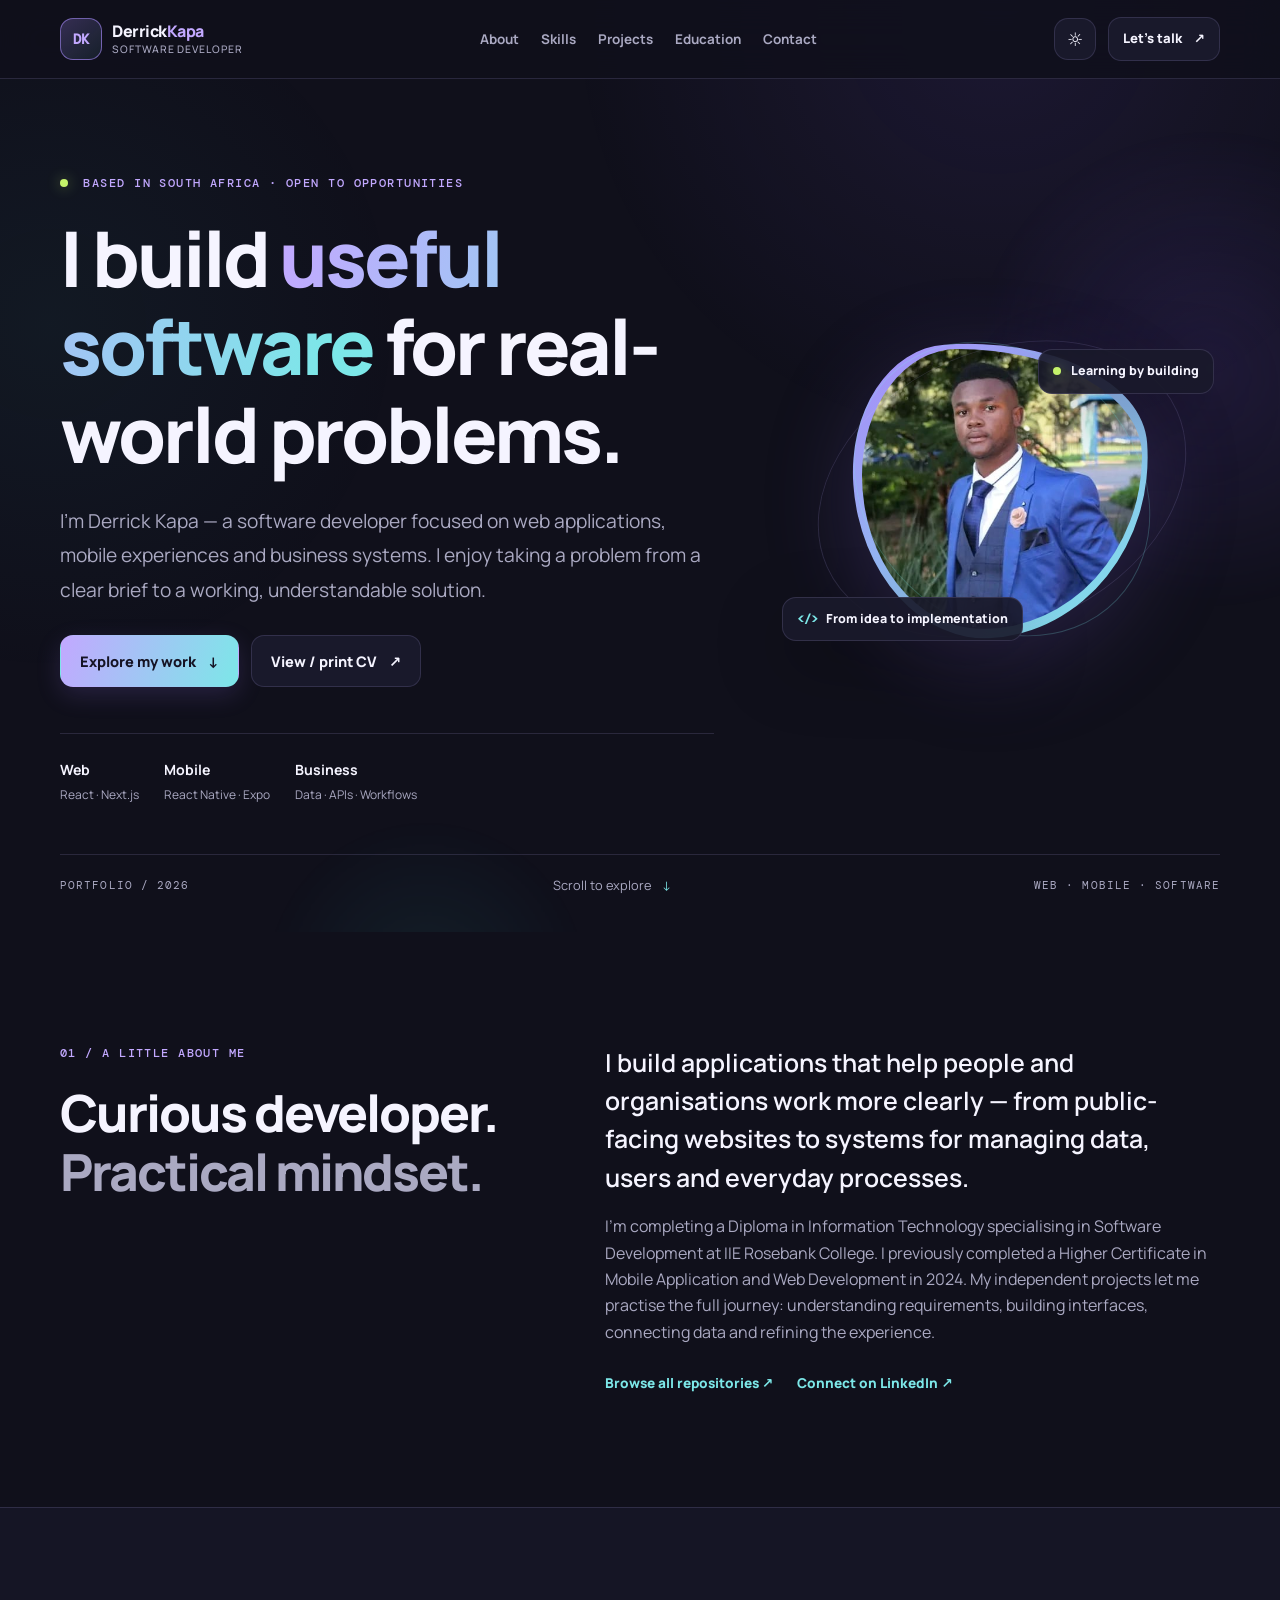
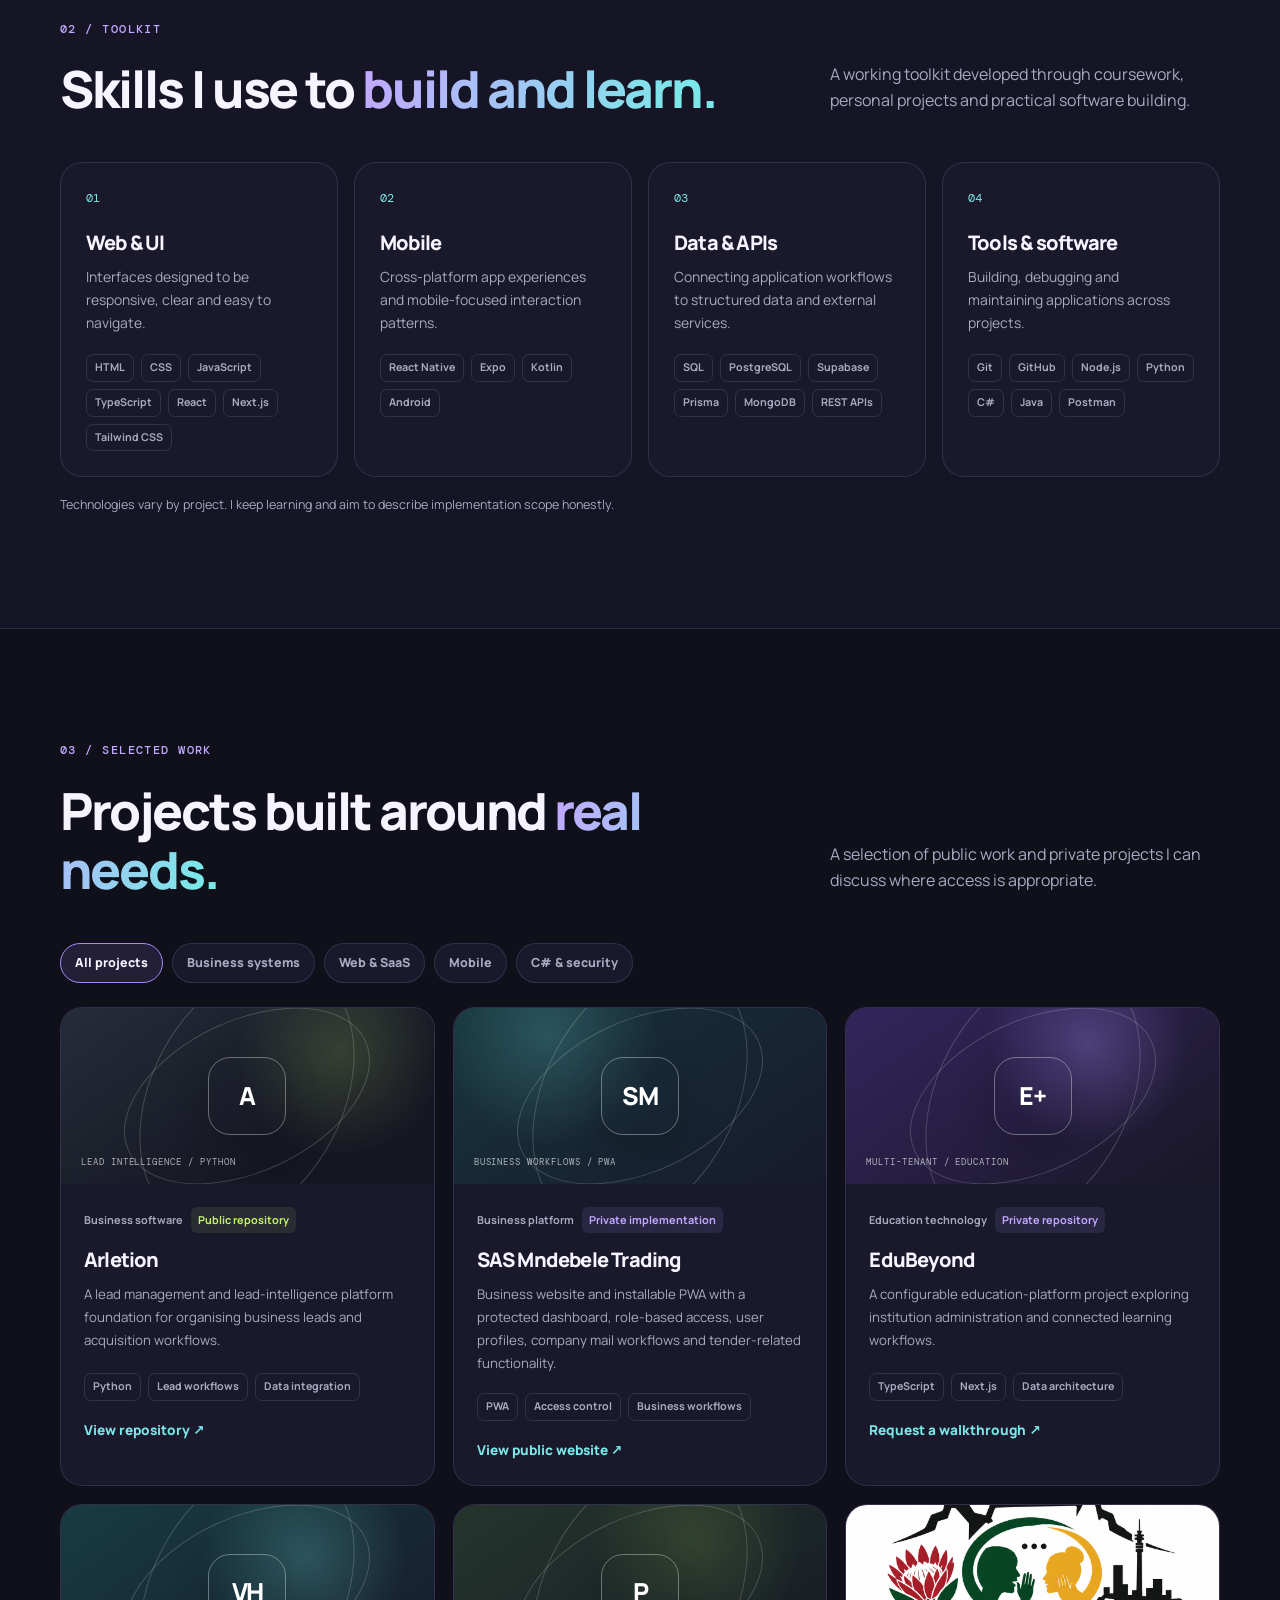
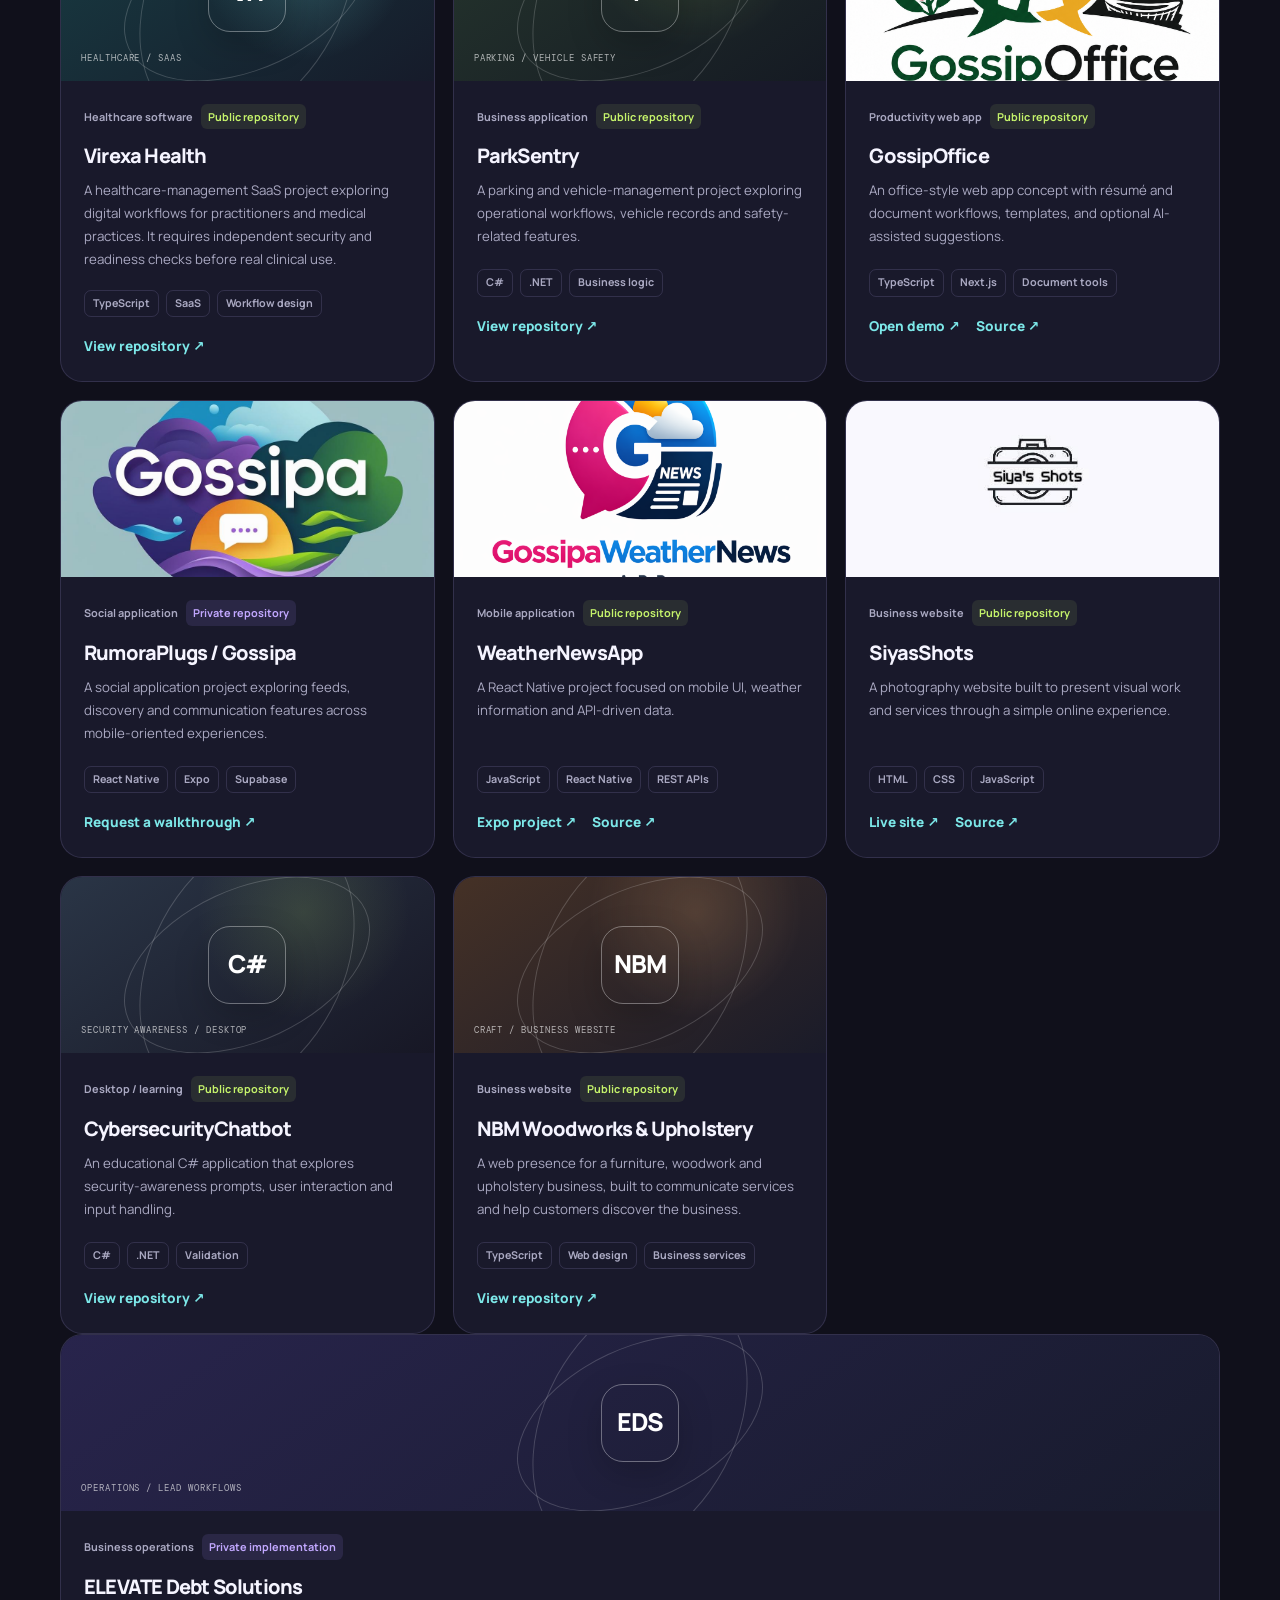
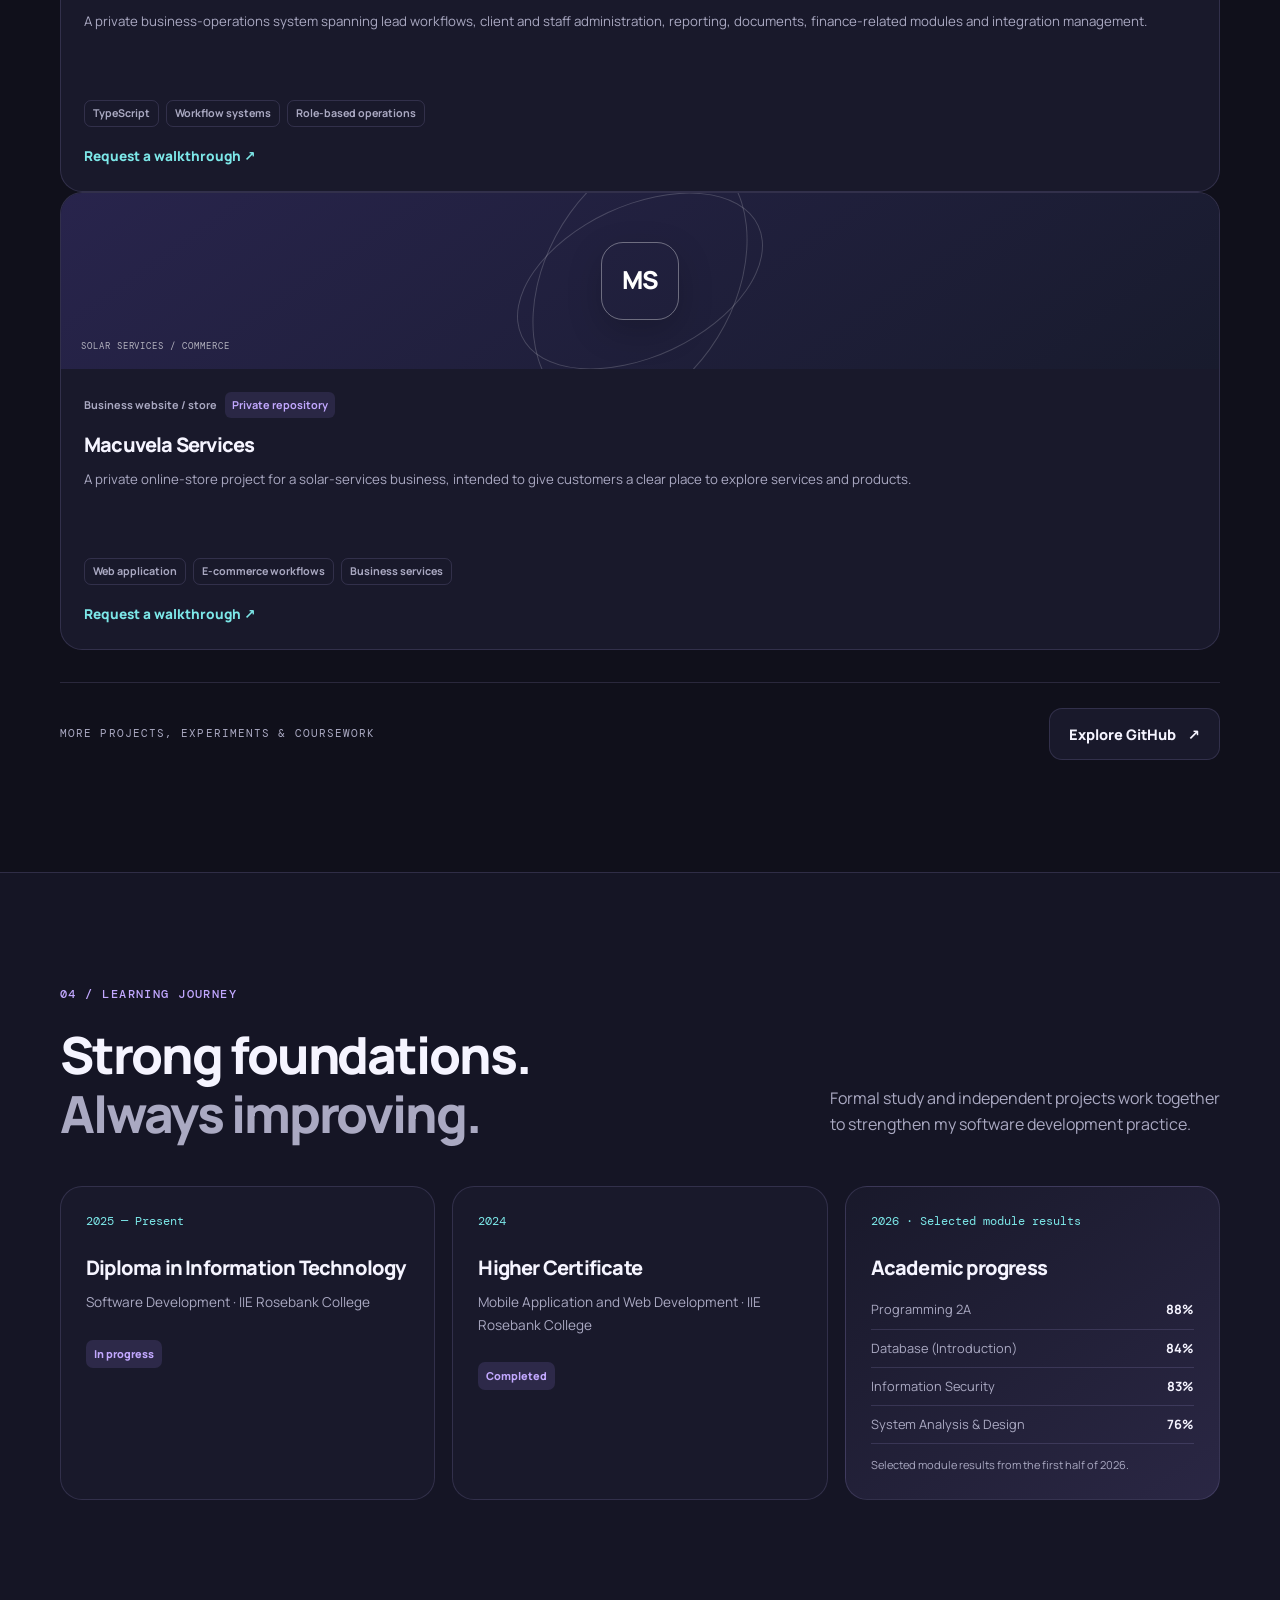
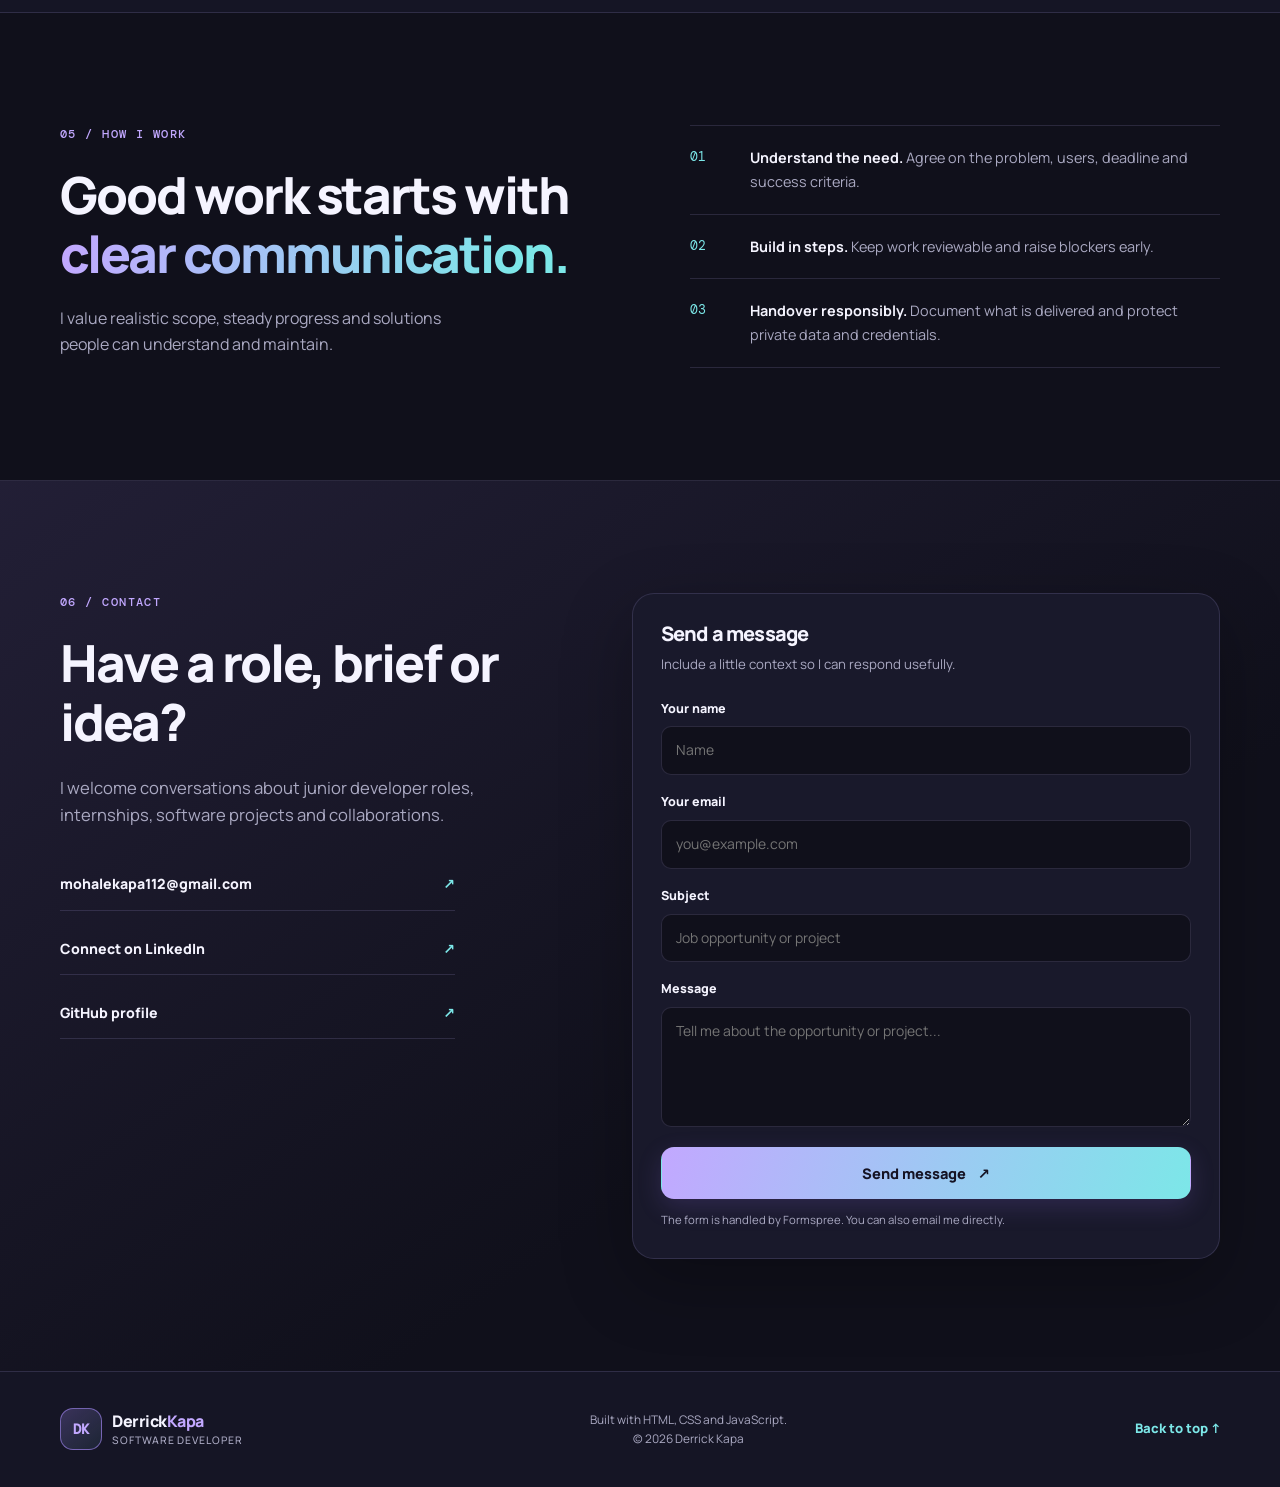
==== commit 61ca85c3: "Add business operations and solar service portfolio projects" ====
--- a/index.html
+++ b/index.html
@@ -72,7 +72,7 @@
           <p class="hero-lead">I'm Derrick Kapa — a software developer focused on web applications, mobile experiences and business systems. I enjoy taking a problem from a clear brief to a working, understandable solution.</p>
           <div class="hero-actions">
             <a class="button button-primary" href="#projects">Explore my work <span aria-hidden="true">↓</span></a>
-            <a class="button button-outline" href="mailto:mohalekapa112@gmail.com?subject=Request%20for%20CV">Request my CV <span aria-hidden="true">↗</span></a>
+            <a class="button button-outline" href="resume.html">View / print CV <span aria-hidden="true">↗</span></a>
           </div>
           <div class="hero-proof">
             <div><strong>Web</strong><span>React · Next.js</span></div>
@@ -171,6 +171,14 @@
             <div class="project-body"><div class="project-meta"><span>Business website</span><span class="private-tag public-tag">Public repository</span></div><h3>NBM Woodworks & Upholstery</h3><p>A web presence for a furniture, woodwork and upholstery business, built to communicate services and help customers discover the business.</p><div class="tag-row"><span>TypeScript</span><span>Web design</span><span>Business services</span></div><a class="text-link" href="https://github.com/Derrick121K/NBM-Woodworks-Upholstery" target="_blank" rel="noopener noreferrer">View repository <span aria-hidden="true">↗</span></a></div>
           </article>
         </div>
+          <article class="project-card" data-category="business web">
+            <div class="project-art art-elevate"><span class="project-glyph">EDS</span><span class="art-caption">OPERATIONS / LEAD WORKFLOWS</span></div>
+            <div class="project-body"><div class="project-meta"><span>Business operations</span><span class="private-tag">Private implementation</span></div><h3>ELEVATE Debt Solutions</h3><p>A private business-operations system spanning lead workflows, client and staff administration, reporting, documents, finance-related modules and integration management.</p><div class="tag-row"><span>TypeScript</span><span>Workflow systems</span><span>Role-based operations</span></div><a class="text-link" href="mailto:mohalekapa112@gmail.com?subject=ELEVATE%20project%20walkthrough">Request a walkthrough <span aria-hidden="true">↗</span></a></div>
+          </article>
+          <article class="project-card" data-category="business web">
+            <div class="project-art art-macuvela"><span class="project-glyph">MS</span><span class="art-caption">SOLAR SERVICES / COMMERCE</span></div>
+            <div class="project-body"><div class="project-meta"><span>Business website / store</span><span class="private-tag">Private repository</span></div><h3>Macuvela Services</h3><p>A private online-store project for a solar-services business, intended to give customers a clear place to explore services and products.</p><div class="tag-row"><span>Web application</span><span>E-commerce workflows</span><span>Business services</span></div><a class="text-link" href="mailto:mohalekapa112@gmail.com?subject=Macuvela%20Services%20project%20walkthrough">Request a walkthrough <span aria-hidden="true">↗</span></a></div>
+          </article>
         <div class="projects-foot"><span class="mono">MORE PROJECTS, EXPERIMENTS & COURSEWORK</span><a class="button button-outline" href="https://github.com/Derrick121K?tab=repositories" target="_blank" rel="noopener noreferrer">Explore GitHub <span aria-hidden="true">↗</span></a></div>
       </div>
     </section>
--- a/css/style.css
+++ b/css/style.css
@@ -1,2974 +1,235 @@
-/* Base Styles */
 :root {
-    --primary-color: #0B0F1A;
-    --secondary-color: #1F3C88;
-    --accent-color: #00D4FF;
-    --accent-purple: #9D4EDD;
-    --light-color: #e0e7ff;
-    --dark-color: #0B0F1A;
-    --text-color: #e0e7ff;
-    --light-text: #fff;
-    --gradient: linear-gradient(135deg, #00D4FF 0%, #9D4EDD 100%);
-    --bg-color: #0B0F1A;
-    --bg-secondary: #111827;
-    --card-bg: rgba(31, 60, 136, 0.3);
-    --shadow: rgba(0, 212, 255, 0.2);
-    --border-color: rgba(0, 212, 255, 0.2);
-    --glow-cyan: 0 0 20px rgba(0, 212, 255, 0.5);
-    --glow-purple: 0 0 20px rgba(157, 78, 221, 0.5);
-    /* Background art is theme-controlled via selectors below */
-}
-
-[data-theme="dark"] {
-    --primary-color: #050810;
-    --secondary-color: #1F3C88;
-    --text-color: #c4cfe5;
-    --light-text: #fff;
-    --bg-color: #050810;
-    --bg-secondary: #0a0f1a;
-    --card-bg: rgba(31, 60, 136, 0.2);
-    --shadow: rgba(0, 0, 0, 0.5);
-    --border-color: rgba(0, 212, 255, 0.15);
-}
-
-[data-theme="light"] {
-    --primary-color: #f8fafc;
-    --secondary-color: #2563eb;
-    --text-color: #0f172a;
-    --light-text: #0f172a;
-    --bg-color: #eef8ff;
-    --bg-secondary: #e6f1ff;
-    --card-bg: rgba(255, 255, 255, 0.78);
-    --shadow: rgba(37, 99, 235, 0.12);
-    --border-color: rgba(2, 132, 199, 0.18);
-}
-
-* {
-    margin: 0;
-    padding: 0;
-    box-sizing: border-box;
-    font-family: 'Poppins', 'Segoe UI', Tahoma, Geneva, Verdana, sans-serif;
-}
-
-body {
-    line-height: 1.6;
-    color: var(--text-color);
-    background-color: var(--bg-color);
-    background-image: 
-        radial-gradient(2px 2px at 20px 30px, #00D4FF, transparent),
-        radial-gradient(2px 2px at 40px 70px, rgba(157, 78, 221, 0.8), transparent),
-        radial-gradient(1px 1px at 90px 40px, #fff, transparent),
-        radial-gradient(2px 2px at 160px 120px, #00D4FF, transparent),
-        radial-gradient(1px 1px at 230px 80px, rgba(0, 212, 255, 0.6), transparent),
-        radial-gradient(2px 2px at 300px 200px, #fff, transparent),
-        radial-gradient(1px 1px at 350px 150px, rgba(157, 78, 221, 0.7), transparent),
-        radial-gradient(2px 2px at 420px 50px, #00D4FF, transparent),
-        radial-gradient(1px 1px at 500px 180px, #fff, transparent),
-        radial-gradient(2px 2px at 580px 90px, rgba(0, 212, 255, 0.5), transparent);
-    background-size: 600px 300px;
-    animation: starMove 60s linear infinite;
-    scroll-behavior: smooth;
-    overflow-x: hidden;
-    transition: background-color 0.3s ease, color 0.3s ease;
-    position: relative;
-}
-
-@keyframes starMove {
-    from { background-position: 0 0; }
-    to { background-position: 600px 300px; }
-}
-
-/* Theme artwork is scoped to the hero section (not the whole page). */
-
-@keyframes sunSpin {
-    from { transform: rotate(0deg); }
-    to { transform: rotate(360deg); }
-}
-
-@keyframes blackHoleSpin {
-    from { transform: rotate(0deg); }
-    to { transform: rotate(-360deg); }
-}
-
+  color-scheme: dark;
+  --bg: #10101b;
+  --bg-soft: #151525;
+  --panel: #19192b;
+  --panel-strong: #202039;
+  --text: #f5f4ff;
+  --muted: #aaa9c2;
+  --line: rgba(193, 182, 255, .15);
+  --purple: #a78bfa;
+  --purple-bright: #c2a8ff;
+  --cyan: #7ce7e8;
+  --lime: #c5f36b;
+  --shadow: 0 24px 70px rgba(0, 0, 0, .28);
+  --radius: 22px;
+  --content: 1160px;
+}
+html[data-theme="light"] {
+  color-scheme: light;
+  --bg: #f7f6fc;
+  --bg-soft: #efedf8;
+  --panel: #fff;
+  --panel-strong: #f2f0fb;
+  --text: #211d35;
+  --muted: #625d79;
+  --line: rgba(63, 45, 104, .16);
+  --purple: #6d45cd;
+  --purple-bright: #5430b2;
+  --cyan: #087e91;
+  --lime: #426f06;
+  --shadow: 0 24px 70px rgba(42, 29, 82, .10);
+}
+* { box-sizing: border-box; }
+html { scroll-behavior: smooth; scroll-padding-top: 88px; }
+body { margin: 0; background: var(--bg); color: var(--text); font-family: "Manrope", system-ui, -apple-system, sans-serif; line-height: 1.65; transition: background .25s ease, color .25s ease; }
+body::before { position: fixed; inset: 0; z-index: -1; content: ""; pointer-events: none; background-image: radial-gradient(circle at 78% 2%, rgba(137, 95, 255, .10), transparent 32%), radial-gradient(circle at 4% 36%, rgba(63, 200, 209, .05), transparent 26%); }
+a { color: inherit; text-decoration: none; }
+a:focus-visible, button:focus-visible, input:focus-visible, textarea:focus-visible { outline: 3px solid var(--cyan); outline-offset: 3px; }
+button, input, textarea { font: inherit; }
+button { color: inherit; }
+img { display: block; max-width: 100%; }
+p { margin: 0 0 1rem; color: var(--muted); }
+h1, h2, h3 { margin: 0; line-height: 1.15; letter-spacing: -.04em; }
+h1 { font-size: clamp(2.7rem, 6vw, 5.45rem); font-weight: 800; max-width: 780px; }
+h2 { font-size: clamp(2.1rem, 4vw, 3.7rem); font-weight: 800; }
+h3 { font-size: 1.25rem; font-weight: 800; }
+.shell { width: min(var(--content), calc(100% - 48px)); margin-inline: auto; }
+.section-pad { padding: 112px 0; }
+.skip-link { position: fixed; z-index: 999; left: 1rem; top: 1rem; padding: .75rem 1rem; border-radius: 10px; background: var(--lime); color: #111; transform: translateY(-180%); }
+.skip-link:focus { transform: translateY(0); }
+.site-header { position: sticky; z-index: 100; top: 0; border-bottom: 1px solid var(--line); background: color-mix(in srgb, var(--bg) 86%, transparent); backdrop-filter: blur(18px); }
+.nav-wrap { min-height: 78px; display: flex; align-items: center; justify-content: space-between; gap: 24px; }
+.brand { display: inline-flex; align-items: center; gap: 10px; font-weight: 800; letter-spacing: -.03em; line-height: 1.05; white-space: nowrap; }
+.brand-mark { display: grid; place-items: center; width: 42px; height: 42px; border: 1px solid rgba(167, 139, 250, .6); border-radius: 13px; background: linear-gradient(140deg, rgba(167, 139, 250, .25), rgba(124, 231, 232, .08)); font-family: "DM Mono", monospace; font-size: .88rem; color: var(--purple-bright); }
+.brand-accent { color: var(--purple-bright); }
+.brand small { display: block; color: var(--muted); font-size: .65rem; letter-spacing: .09em; font-weight: 500; text-transform: uppercase; margin-top: 5px; }
+.primary-nav, .nav-actions { display: flex; align-items: center; gap: 22px; }
+.primary-nav a { font-size: .84rem; color: var(--muted); font-weight: 700; transition: color .2s; }
+.primary-nav a:hover, .primary-nav a.is-current { color: var(--text); }
+.nav-actions { gap: 12px; }
+.theme-toggle, .menu-toggle { display: inline-grid; place-items: center; width: 42px; height: 42px; border: 1px solid var(--line); border-radius: 14px; background: var(--panel); cursor: pointer; font-size: 1.15rem; }
+.menu-toggle { display: none; }
+.button { display: inline-flex; align-items: center; justify-content: center; gap: 12px; padding: 13px 19px; border: 1px solid transparent; border-radius: 13px; font-size: .91rem; font-weight: 800; transition: transform .2s ease, box-shadow .2s ease, background .2s ease; cursor: pointer; }
+.button:hover { transform: translateY(-2px); }
+.button-primary { background: linear-gradient(110deg, var(--purple-bright), var(--cyan)); color: #151324; box-shadow: 0 8px 25px rgba(144, 113, 235, .18); }
+.button-primary:hover { box-shadow: 0 12px 32px rgba(144, 113, 235, .28); }
+.button-outline { border-color: var(--line); background: var(--panel); color: var(--text); }
+.button-outline:hover { border-color: var(--purple); }
+.button-small { padding: 10px 14px; font-size: .82rem; }
+.eyebrow { margin-bottom: 20px; color: var(--purple-bright); font-family: "DM Mono", monospace; text-transform: uppercase; letter-spacing: .12em; font-size: .75rem; font-weight: 500; }
+.status-dot, .label-indicator { display: inline-block; width: 8px; height: 8px; margin-right: 7px; border-radius: 100%; background: var(--lime); box-shadow: 0 0 14px color-mix(in srgb, var(--lime) 45%, transparent); }
+.hero { position: relative; overflow: hidden; min-height: 690px; padding-top: 95px; padding-bottom: 35px; }
+.hero-grid { display: grid; grid-template-columns: 1.2fr .8fr; align-items: center; gap: 70px; }
+.hero-copy { position: relative; z-index: 2; }
+.gradient-text { background: linear-gradient(105deg, var(--purple-bright) 2%, var(--cyan) 90%); -webkit-background-clip: text; background-clip: text; color: transparent; }
+.hero-lead { max-width: 650px; margin-top: 25px; margin-bottom: 28px; font-size: clamp(1.02rem, 1.6vw, 1.2rem); line-height: 1.8; }
+.hero-actions { display: flex; flex-wrap: wrap; gap: 12px; }
+.hero-proof { display: flex; gap: 25px; flex-wrap: wrap; margin-top: 46px; padding-top: 24px; border-top: 1px solid var(--line); }
+.hero-proof div { display: grid; gap: 3px; }
+.hero-proof strong { font-size: .88rem; }
+.hero-proof span { color: var(--muted); font-size: .75rem; }
+.hero-visual { position: relative; justify-self: center; width: min(100%, 400px); aspect-ratio: 1; display: grid; place-items: center; }
+.portrait-frame { width: min(74%, 300px); aspect-ratio: 1; border-radius: 34% 66% 57% 43% / 45% 38% 62% 55%; padding: 8px; background: linear-gradient(145deg, var(--purple), var(--cyan)); box-shadow: 0 25px 90px rgba(116, 87, 197, .25); transform: rotate(-4deg); }
+.portrait-frame img { width: 100%; height: 100%; object-fit: cover; border-radius: inherit; transform: rotate(4deg); }
+.orbit { position: absolute; border: 1px solid var(--line); border-radius: 50%; pointer-events: none; }
+.orbit-a { inset: 2%; transform: rotate(-24deg) scaleY(.72); }
+.orbit-b { inset: 10%; transform: rotate(44deg) scaleY(.84); border-color: rgba(124, 231, 232, .23); }
+.floating-label { position: absolute; z-index: 3; border: 1px solid var(--line); background: color-mix(in srgb, var(--panel) 92%, transparent); box-shadow: var(--shadow); border-radius: 14px; padding: 11px 14px; font-size: .78rem; font-weight: 800; }
+.label-top { top: 15%; right: -3%; }
+.label-bottom { bottom: 12%; left: -5%; }
+.label-code { color: var(--cyan); font-family: "DM Mono", monospace; margin-right: 5px; }
+.hero-glow { position: absolute; pointer-events: none; filter: blur(1px); border-radius: 50%; }
+.hero-glow-one { width: 500px; height: 500px; right: -180px; top: 40px; background: radial-gradient(circle, rgba(133, 92, 244, .14), transparent 68%); }
+.hero-glow-two { width: 340px; height: 340px; left: 20%; bottom: -220px; background: radial-gradient(circle, rgba(60, 209, 215, .08), transparent 68%); }
+.hero-bottom { display: flex; justify-content: space-between; align-items: center; margin-top: 50px; padding-top: 20px; border-top: 1px solid var(--line); }
+.mono { color: var(--muted); font-family: "DM Mono", monospace; font-size: .68rem; letter-spacing: .1em; }
+.scroll-cue { color: var(--muted); font-size: .8rem; }
+.scroll-cue span { color: var(--cyan); margin-left: 8px; }
+.section-tint { background: var(--bg-soft); border-block: 1px solid var(--line); }
+.section-grid { display: grid; grid-template-columns: .85fr 1.15fr; gap: 90px; }
+.muted-heading { color: var(--muted); }
+.about-copy .large-copy { color: var(--text); font-size: clamp(1.2rem, 2vw, 1.55rem); font-weight: 600; line-height: 1.55; }
+.about-links { display: flex; gap: 24px; flex-wrap: wrap; margin-top: 27px; }
+.about-links a, .text-link { color: var(--cyan); font-size: .85rem; font-weight: 800; }
+.about-links a:hover, .text-link:hover { color: var(--purple-bright); }
+.section-heading { display: flex; justify-content: space-between; align-items: end; gap: 38px; margin-bottom: 44px; }
+.section-intro { max-width: 390px; margin: 0 0 5px; }
+.skill-grid { display: grid; grid-template-columns: repeat(4, 1fr); gap: 16px; }
+.skill-card { min-height: 265px; padding: 25px; border: 1px solid var(--line); border-radius: var(--radius); background: var(--panel); }
+.skill-number { display: block; margin-bottom: 23px; color: var(--cyan); font-family: "DM Mono", monospace; font-size: .76rem; }
+.skill-card h3 { margin-bottom: 12px; }
+.skill-card p { min-height: 72px; font-size: .87rem; }
+.chip-list, .tag-row { display: flex; flex-wrap: wrap; gap: 7px; }
+.chip-list span, .tag-row span { border: 1px solid var(--line); border-radius: 7px; padding: 4px 8px; color: var(--muted); font-size: .67rem; font-weight: 700; }
+.skill-footnote { margin: 18px 0 0; font-size: .78rem; }
+.filter-bar { display: flex; flex-wrap: wrap; gap: 9px; margin-bottom: 24px; }
+.filter-button { padding: 9px 14px; border: 1px solid var(--line); border-radius: 999px; background: var(--panel); color: var(--muted); font-size: .78rem; font-weight: 800; cursor: pointer; }
+.filter-button:hover, .filter-button.is-active { border-color: var(--purple); background: rgba(167, 139, 250, .13); color: var(--text); }
+.project-grid { display: grid; grid-template-columns: repeat(3, minmax(0, 1fr)); gap: 18px; align-items: stretch; }
+.project-card { min-width: 0; overflow: hidden; border: 1px solid var(--line); border-radius: var(--radius); background: var(--panel); transition: transform .22s ease, border-color .22s ease, box-shadow .22s ease; }
+.project-card:hover { transform: translateY(-5px); border-color: rgba(167, 139, 250, .55); box-shadow: var(--shadow); }
+.project-card[hidden] { display: none; }
+.project-image, .project-art { width: 100%; height: 176px; object-fit: cover; }
+.project-art { position: relative; display: flex; align-items: center; justify-content: center; overflow: hidden; background: linear-gradient(145deg, #28244c, #181b2d); }
+.project-art::before, .project-art::after { position: absolute; content: ""; border: 1px solid rgba(255,255,255,.18); border-radius: 50%; width: 260px; height: 150px; transform: rotate(-25deg); }
+.project-art::after { width: 190px; height: 280px; transform: rotate(28deg); }
+.art-arletion { background: radial-gradient(circle at 75% 25%, rgba(197,243,107,.17), transparent 34%), linear-gradient(145deg, #252d38, #151622 72%); }
+.art-sas { background: radial-gradient(circle at 25% 15%, rgba(124,231,232,.20), transparent 35%), linear-gradient(145deg, #17343d, #171a2a); }
+.art-edu { background: radial-gradient(circle at 65% 20%, rgba(167,139,250,.3), transparent 36%), linear-gradient(145deg, #33255c, #191727); }
+.art-virexa { background: radial-gradient(circle at 65% 30%, rgba(124,231,232,.22), transparent 38%), linear-gradient(145deg, #183b42, #161b2a); }
+.art-parksentry { background: radial-gradient(circle at 65% 20%, rgba(197,243,107,.13), transparent 38%), linear-gradient(145deg, #25352d, #151a23); }
+.art-cyber { background: radial-gradient(circle at 65% 20%, rgba(197,243,107,.14), transparent 38%), linear-gradient(145deg, #2a3546, #171725); }
+.art-nbm { background: radial-gradient(circle at 65% 20%, rgba(236,173,114,.18), transparent 38%), linear-gradient(145deg, #453126, #1a1b29); }
+.project-glyph { position: relative; z-index: 1; display: grid; place-items: center; width: 78px; height: 78px; border: 1px solid rgba(255,255,255,.35); border-radius: 22px; color: #fff; font-size: 1.55rem; letter-spacing: -.05em; font-weight: 800; box-shadow: 0 12px 35px rgba(0,0,0,.18); }
+.art-caption { position: absolute; z-index: 1; left: 20px; bottom: 14px; font-family: "DM Mono", monospace; color: rgba(255,255,255,.65); font-size: .59rem; letter-spacing: .1em; }
+.project-body { display: flex; flex-direction: column; align-items: start; padding: 23px; min-height: 280px; }
+.project-meta { display: flex; flex-wrap: wrap; align-items: center; gap: 8px; margin-bottom: 15px; color: var(--muted); font-size: .68rem; font-weight: 700; }
+.private-tag { padding: 4px 7px; border-radius: 6px; background: rgba(167,139,250,.12); color: var(--purple-bright); }
+.public-tag { color: var(--lime); background: rgba(197,243,107,.09); }
+.project-body h3 { margin-bottom: 12px; }
+.project-body p { flex: 1; font-size: .83rem; line-height: 1.72; }
+.tag-row { margin: 3px 0 18px; }
+.project-links { display: flex; flex-wrap: wrap; gap: 16px; }
+.text-link { display: inline-block; margin-top: auto; }
+.project-links .text-link { margin-top: 0; }
+.projects-foot { display: flex; justify-content: space-between; align-items: center; gap: 20px; margin-top: 32px; padding-top: 25px; border-top: 1px solid var(--line); }
+.journey-grid { display: grid; grid-template-columns: 1fr 1fr 1fr; gap: 17px; }
+.journey-card { border: 1px solid var(--line); border-radius: var(--radius); background: var(--panel); padding: 25px; }
+.journey-date { display: block; margin-bottom: 25px; color: var(--cyan); font-family: "DM Mono", monospace; font-size: .72rem; }
+.journey-card h3 { margin-bottom: 12px; }
+.journey-card p { font-size: .85rem; }
+.journey-status { display: inline-block; margin-top: 10px; border-radius: 7px; padding: 5px 8px; background: rgba(167,139,250,.14); color: var(--purple-bright); font-size: .68rem; font-weight: 800; }
+.journey-highlight { background: linear-gradient(145deg, var(--panel), color-mix(in srgb, var(--purple) 12%, var(--panel))); }
+.results-row { display: flex; justify-content: space-between; gap: 10px; border-bottom: 1px solid var(--line); padding: 8px 0; font-size: .8rem; color: var(--muted); }
+.results-row strong { color: var(--text); }
+.small-note { margin: 12px 0 0 !important; font-size: .69rem !important; }
+.approach-grid { display: grid; grid-template-columns: 1fr 1fr; gap: 100px; align-items: start; }
+.approach-grid h2 { margin-bottom: 22px; }
+.approach-list { border-top: 1px solid var(--line); }
+.approach-list > div { display: grid; grid-template-columns: 45px 1fr; gap: 15px; align-items: start; padding: 20px 0; border-bottom: 1px solid var(--line); }
+.approach-list > div > span { color: var(--cyan); font-family: "DM Mono", monospace; font-size: .8rem; }
+.approach-list p { margin: 0; font-size: .9rem; }
+.approach-list strong { color: var(--text); }
+.contact-section { background: linear-gradient(145deg, color-mix(in srgb, var(--purple) 12%, var(--bg)), var(--bg) 65%); border-top: 1px solid var(--line); }
+.contact-grid { display: grid; grid-template-columns: .9fr 1.1fr; gap: 90px; align-items: start; }
+.contact-grid h2 { max-width: 500px; }
+.contact-lead { margin-top: 23px; font-size: 1.04rem; max-width: 450px; }
+.contact-direct { display: grid; gap: 12px; margin-top: 30px; }
+.contact-direct a { display: flex; justify-content: space-between; gap: 20px; max-width: 395px; padding: 14px 0; border-bottom: 1px solid var(--line); font-weight: 800; font-size: .88rem; }
+.contact-direct a span { color: var(--cyan); }
+.contact-form { border: 1px solid var(--line); border-radius: var(--radius); padding: 28px; background: var(--panel); box-shadow: var(--shadow); }
+.contact-form h3 { margin-bottom: 9px; }
+.contact-form > p { margin-bottom: 23px; font-size: .83rem; }
+.contact-form label { display: block; margin: 17px 0 7px; color: var(--text); font-size: .78rem; font-weight: 800; }
+.contact-form input, .contact-form textarea { display: block; width: 100%; padding: 12px 14px; border: 1px solid var(--line); border-radius: 10px; outline: none; background: var(--bg); color: var(--text); font-size: .87rem; }
+.contact-form textarea { resize: vertical; min-height: 120px; }
+.contact-form input:focus, .contact-form textarea:focus { border-color: var(--purple); }
+.form-submit { width: 100%; margin-top: 20px; }
+.form-note { margin: 12px 0 0 !important; font-size: .71rem !important; }
+.honeypot { position: absolute !important; left: -10000px !important; opacity: 0 !important; }
+.site-footer { border-top: 1px solid var(--line); background: var(--bg-soft); }
+.footer-inner { min-height: 115px; display: flex; align-items: center; justify-content: space-between; gap: 24px; padding-block: 20px; }
+.footer-inner > p { text-align: center; font-size: .74rem; margin: 0; }
+.footer-inner > p span { color: var(--muted); }
+.back-top { color: var(--cyan); font-size: .82rem; font-weight: 800; }
+.visually-hidden { position: absolute; width: 1px; height: 1px; padding: 0; margin: -1px; overflow: hidden; clip: rect(0,0,0,0); white-space: nowrap; border: 0; }
+@media (max-width: 1050px) {
+  .primary-nav { gap: 14px; }
+  .nav-hire { display: none; }
+  .hero-grid { gap: 35px; }
+  .skill-grid { grid-template-columns: repeat(2, 1fr); }
+  .project-grid { grid-template-columns: repeat(2, minmax(0,1fr)); }
+  .section-grid, .contact-grid { gap: 50px; }
+}
+@media (max-width: 760px) {
+  .shell { width: min(var(--content), calc(100% - 32px)); }
+  .section-pad { padding: 78px 0; }
+  .nav-wrap { min-height: 70px; gap: 12px; }
+  .menu-toggle { display: grid; margin-left: auto; }
+  .menu-toggle span { width: 17px; height: 2px; border-radius: 2px; background: var(--text); }
+  .menu-toggle { gap: 4px; align-content: center; }
+  .primary-nav { position: absolute; display: none; align-items: stretch; flex-direction: column; gap: 0; top: 69px; left: 16px; right: 16px; border: 1px solid var(--line); border-radius: 15px; padding: 10px; background: var(--panel); box-shadow: var(--shadow); }
+  .primary-nav.is-open { display: flex; }
+  .primary-nav a { padding: 12px; border-radius: 8px; }
+  .primary-nav a:hover { background: var(--panel-strong); }
+  .nav-actions { gap: 7px; }
+  .theme-toggle { width: 39px; height: 39px; }
+  .hero { padding-top: 70px; min-height: auto; }
+  .hero-grid { grid-template-columns: 1fr; gap: 25px; }
+  .hero-copy { order: 1; }
+  .hero-visual { order: 0; width: min(76%, 300px); }
+  .portrait-frame { width: 68%; }
+  .floating-label { font-size: .67rem; padding: 9px 10px; }
+  .label-top { right: -8%; }
+  .label-bottom { left: -10%; }
+  .hero-proof { margin-top: 30px; gap: 18px; }
+  .hero-proof div { flex: 1 1 110px; }
+  .hero-bottom { margin-top: 33px; }
+  .hero-bottom .mono:last-child { display: none; }
+  .section-grid, .approach-grid, .contact-grid { grid-template-columns: 1fr; gap: 28px; }
+  .section-heading { display: block; }
+  .section-intro { margin-top: 18px; }
+  .skill-grid, .project-grid, .journey-grid { grid-template-columns: 1fr; }
+  .skill-card { min-height: auto; }
+  .skill-card p { min-height: auto; }
+  .project-image, .project-art { height: 190px; }
+  .project-body { min-height: auto; }
+  .projects-foot { align-items: flex-start; flex-direction: column; }
+  .contact-form { padding: 22px; }
+  .footer-inner { align-items: flex-start; flex-wrap: wrap; }
+  .footer-inner > p { order: 3; width: 100%; text-align: left; }
+}
 @media (prefers-reduced-motion: reduce) {
-    body { animation: none !important; }
-}
-
-::selection {
-    background: var(--secondary-color);
-    color: white;
-}
-
-a {
-    text-decoration: none;
-    color: var(--secondary-color);
-    transition: color 0.3s;
-}
-
-a:hover {
-    color: var(--accent-color);
-}
-
-.container {
-    width: 90%;
-    max-width: 1200px;
-    margin: 0 auto;
-    padding: 0 15px;
-}
-
-section {
-    padding: 100px 0;
-    position: relative;
-}
-
-.section-bg {
-    background: linear-gradient(180deg, var(--bg-color) 0%, var(--bg-secondary) 100%);
-    transition: background 0.3s ease;
-}
-
-[data-theme="dark"] .section-title {
-    color: var(--light-text);
-}
-
-[data-theme="dark"] .about-text p,
-[data-theme="dark"] .project-content p,
-[data-theme="dark"] .contact-details p,
-[data-theme="dark"] .timeline-content p {
-    color: #bbb;
-}
-
-.section-title {
-    text-align: center;
-    margin-bottom: 60px;
-    position: relative;
-    font-size: 2.5rem;
-    font-weight: 700;
-    font-family: 'Orbitron', sans-serif;
-    color: var(--light-text);
-    text-transform: uppercase;
-    letter-spacing: 3px;
-    text-shadow: 0 0 10px rgba(0, 212, 255, 0.5);
-}
-
-.section-title::after {
-    content: '';
-    position: absolute;
-    bottom: -15px;
-    left: 50%;
-    transform: translateX(-50%);
-    width: 80px;
-    height: 4px;
-    background: var(--gradient);
-    border-radius: 2px;
-    box-shadow: var(--glow-cyan);
-}
-
-.section-title span {
-    color: var(--secondary-color);
-}
-
-.btn {
-    display: inline-block;
-    padding: 14px 32px;
-    background: var(--gradient);
-    color: white;
-    border: none;
-    border-radius: 50px;
-    cursor: pointer;
-    transition: all 0.3s ease;
-    font-weight: 600;
-    font-size: 1rem;
-    position: relative;
-    overflow: hidden;
-    z-index: 1;
-}
-
-.btn::before {
-    content: '';
-    position: absolute;
-    top: 0;
-    left: -100%;
-    width: 100%;
-    height: 100%;
-    background: linear-gradient(90deg, transparent, rgba(255,255,255,0.2), transparent);
-    transition: left 0.5s;
-    z-index: -1;
-}
-
-.btn:hover::before {
-    left: 100%;
-}
-
-.btn:hover {
-    transform: translateY(-3px);
-    box-shadow: 0 10px 30px rgba(0, 212, 255, 0.4), var(--glow-cyan);
-}
-
-.btn-small {
-    padding: 10px 20px;
-    font-size: 0.9rem;
-}
-
-.btn-secondary {
-    background: transparent;
-    border: 2px solid var(--accent-color);
-    color: var(--accent-color);
-}
-
-.btn-secondary:hover {
-    background: var(--accent-color);
-    color: var(--bg-color);
-    box-shadow: var(--glow-cyan);
-}
-
-/* Header Styles */
-header {
-    background: rgba(11, 15, 26, 0.9);
-    backdrop-filter: blur(15px);
-    border-bottom: 1px solid var(--border-color);
-    color: var(--light-text);
-    padding: max(15px, env(safe-area-inset-top, 0px)) 0 15px;
-    position: fixed;
-    top: 0;
-    left: 0;
-    right: 0;
-    width: 100%;
-    z-index: 1000;
-    box-shadow: 0 2px 20px rgba(0, 0, 0, 0.1);
-    transition: all 0.3s ease;
-    overflow: visible;
-}
-
-header.scrolled {
-    padding: 10px 0;
-    background: rgba(11, 15, 26, 0.98);
-}
-
-.header-container {
-    display: flex;
-    justify-content: space-between;
-    align-items: center;
-    gap: 12px;
-    position: relative;
-}
-
-.logo {
-    font-size: 1.5rem;
-    font-weight: 700;
-    font-family: 'Orbitron', sans-serif;
-    color: var(--light-text);
-    letter-spacing: 2px;
-    text-shadow: 0 0 10px var(--glow-cyan);
-}
-
-.logo span {
-    color: var(--accent-color);
-    text-shadow: 0 0 15px var(--glow-cyan);
-}
-
-.nav-links {
-    display: flex;
-    list-style: none;
-    background: transparent;
-    min-width: 0;
-}
-
-.nav-links li {
-    margin-left: 30px;
-}
-
-.nav-links a {
-    color: var(--light-text);
-    font-weight: 500;
-    position: relative;
-    padding: 8px 0;
-    font-size: 0.95rem;
-}
-
-.nav-links a::after {
-    content: '';
-    position: absolute;
-    bottom: 0;
-    left: 0;
-    width: 0;
-    height: 2px;
-    background: var(--secondary-color);
-    transition: width 0.3s ease;
-}
-
-.nav-links a:hover::after {
-    width: 100%;
-}
-
-.nav-links a:hover {
-    color: var(--secondary-color);
-}
-
-.nav-links .btn-download {
-    background: var(--gradient);
-    padding: 8px 16px;
-    border-radius: 20px;
-    font-size: 0.85rem;
-    transition: all 0.3s ease;
-}
-
-.nav-links .btn-download:hover {
-    transform: translateY(-2px);
-    box-shadow: var(--glow-cyan);
-    color: white !important;
-}
-
-.nav-links .btn-download::after {
-    display: none;
-}
-
-.mobile-menu {
-    display: none;
-    font-size: 1.5rem;
-    cursor: pointer;
-    color: var(--light-text);
-    transition: transform 0.3s ease;
-}
-
-.mobile-menu:hover {
-    transform: scale(1.1);
-}
-
-.theme-toggle {
-    background: rgba(255, 255, 255, 0.1);
-    border: none;
-    width: 40px;
-    height: 40px;
-    border-radius: 50%;
-    cursor: pointer;
-    display: flex;
-    align-items: center;
-    justify-content: center;
-    color: var(--light-text);
-    font-size: 1.2rem;
-    margin-left: 20px;
-    transition: all 0.3s ease;
-}
-
-.theme-toggle:hover {
-    background: var(--secondary-color);
-    transform: rotate(15deg);
-}
-
-.theme-toggle .fa-sun {
-    display: none;
-}
-
-[data-theme="dark"] .theme-toggle .fa-moon {
-    display: none;
-}
-
-[data-theme="dark"] .theme-toggle .fa-sun {
-    display: inline;
-}
-
-[data-theme="dark"] header {
-    background: rgba(26, 37, 47, 0.95);
-}
-
-[data-theme="light"] header {
-    background: rgba(255, 255, 255, 0.92);
-    border-bottom: 1px solid rgba(37, 99, 235, 0.15);
-    box-shadow: 0 2px 20px rgba(37, 99, 235, 0.10);
-}
-
-[data-theme="light"] header.scrolled {
-    background: rgba(255, 255, 255, 0.98);
-}
-
-[data-theme="light"] .logo {
-    color: #0f172a;
-    text-shadow: none;
-}
-
-[data-theme="light"] .logo span {
-    color: #1d4ed8;
-    text-shadow: none;
-}
-
-[data-theme="light"] .nav-links {
-    background: transparent;
-    box-shadow: none;
-}
-
-[data-theme="light"] .nav-links a {
-    color: #0f172a;
-    font-weight: 600;
-    text-shadow: none;
-}
-
-[data-theme="light"] .nav-links a:hover {
-    color: #1d4ed8;
-}
-
-[data-theme="light"] .nav-links a::after {
-    background: #1d4ed8;
-}
-
-[data-theme="light"] .mobile-menu {
-    color: #1e293b;
-}
-
-[data-theme="light"] .theme-toggle {
-    background: rgba(37, 99, 235, 0.10);
-    color: #1e293b;
-}
-
-[data-theme="light"] .theme-toggle:hover {
-    background: #1d4ed8;
-    color: #fff;
-}
-
-[data-theme="light"] .theme-toggle .fa-moon {
-    display: inline;
-}
-
-[data-theme="light"] .theme-toggle .fa-sun {
-    display: none;
-}
-
-/* Desktop / tablet nav: grid keeps logo + links + toggle visible (no clipping) */
-@media (min-width: 769px) {
-    .header-container {
-        display: grid;
-        grid-template-columns: max-content minmax(0, 1fr) auto;
-        align-items: center;
-        column-gap: clamp(10px, 2vw, 22px);
-    }
-
-    .mobile-menu {
-        display: none !important;
-    }
-
-    .logo {
-        grid-column: 1;
-        white-space: nowrap;
-    }
-
-    .nav-links {
-        grid-column: 2;
-        justify-self: end;
-        justify-content: flex-end;
-        flex-wrap: wrap;
-        row-gap: 6px;
-        column-gap: clamp(6px, 1.2vw, 16px);
-    }
-
-    .nav-links li {
-        margin-left: 0 !important;
-    }
-
-    .theme-toggle {
-        grid-column: 3;
-        margin-left: 0;
-        justify-self: end;
-    }
-
-    [data-theme="dark"] .nav-links a {
-        color: rgba(255, 255, 255, 0.94);
-    }
-
-    [data-theme="dark"] .nav-links a:hover {
-        color: var(--accent-color);
-    }
-}
-
-[data-theme="dark"] .skill-category,
-[data-theme="dark"] .project-card,
-[data-theme="dark"] .timeline-content,
-[data-theme="dark"] .contact-item,
-[data-theme="dark"] .contact-form {
-    background: var(--card-bg);
-    box-shadow: 0 10px 40px var(--shadow);
-}
-
-[data-theme="dark"] .skill-list li {
-    border-bottom-color: var(--border-color);
-}
-
-[data-theme="dark"] .form-group input,
-[data-theme="dark"] .form-group textarea {
-    background: var(--bg-secondary);
-    border-color: var(--border-color);
-    color: var(--text-color);
-}
-
-[data-theme="dark"] .form-group input:focus,
-[data-theme="dark"] .form-group textarea:focus {
-    background: var(--card-bg);
-}
-
-[data-theme="dark"] .nav-links {
-    background: transparent;
-}
-
-[data-theme="dark"] .hero {
-    background: linear-gradient(135deg, rgba(26, 37, 47, 0.9) 0%, rgba(52, 152, 219, 0.8) 100%), url('https://images.unsplash.com/photo-1498050108023-c5249f4df085?ixlib=rb-1.2.1&auto=format&fit=crop&w=1350&q=80');
-}
-
-[data-theme="dark"] .blog-card {
-    background: var(--card-bg);
-}
-
-/* Glassmorphism Cards */
-.skill-category,
-.project-card,
-.timeline-content,
-.contact-item,
-.contact-form,
-.blog-card,
-.terminal-window {
-    background: var(--card-bg);
-    backdrop-filter: blur(10px);
-    border: 1px solid var(--border-color);
-    box-shadow: 0 10px 40px var(--shadow);
-}
-
-.skill-category:hover,
-.project-card:hover,
-.blog-card:hover {
-    border-color: var(--accent-color);
-    box-shadow: 0 20px 60px var(--shadow), var(--glow-cyan);
-}
-
-.skill-list li {
-    border-bottom: 1px solid var(--border-color);
-}
-
-.form-group input,
-.form-group textarea {
-    background: var(--bg-secondary);
-    border: 1px solid var(--border-color);
-    color: var(--text-color);
-}
-
-.form-group input:focus,
-.form-group textarea:focus {
-    border-color: var(--accent-color);
-    box-shadow: var(--glow-cyan);
-}
-
-/* Hero Section */
-.hero {
-    background: linear-gradient(180deg, rgba(11, 15, 26, 0.7) 0%, rgba(31, 60, 136, 0.5) 50%, rgba(157, 78, 221, 0.3) 100%),
-                url('https://images.unsplash.com/photo-1534796636912-3b95b3ab5986?ixlib=rb-4.0.3&auto=format&fit=crop&w=1920&q=80');
-    background-size: cover;
-    background-position: center;
-    background-attachment: fixed;
-    color: var(--light-text);
-    text-align: center;
-    padding: 220px 0 160px;
-    padding-left: max(15px, env(safe-area-inset-left, 0px));
-    padding-right: max(15px, env(safe-area-inset-right, 0px));
-    position: relative;
-    overflow: hidden;
-}
-
-.hero::before {
-    content: '';
-    position: absolute;
-    inset: 0;
-    z-index: 0;
-    pointer-events: none;
-    opacity: 0;
-    transition: opacity 0.35s ease;
-    transform-origin: 18% 22%;
-}
-
-.hero::after {
-    content: '';
-    position: absolute;
-    top: 0;
-    left: 0;
-    right: 0;
-    bottom: 0;
-    z-index: 1;
-    background:
-        radial-gradient(circle at 20% 80%, rgba(0, 212, 255, 0.15) 0%, transparent 50%),
-        radial-gradient(circle at 80% 20%, rgba(157, 78, 221, 0.15) 0%, transparent 50%),
-        radial-gradient(circle at 50% 50%, transparent 0%, rgba(0, 0, 0, 0.3) 100%),
-        repeating-linear-gradient(
-            0deg,
-            transparent,
-            transparent 2px,
-            rgba(0, 212, 255, 0.03) 2px,
-            rgba(0, 212, 255, 0.03) 4px
-        );
-    pointer-events: none;
-}
-
-[data-theme="light"] .hero {
-    background:
-        linear-gradient(180deg, rgba(255, 255, 255, 0.75) 0%, rgba(219, 234, 254, 0.55) 55%, rgba(238, 242, 255, 0.35) 100%),
-        url('https://images.unsplash.com/photo-1534796636912-3b95b3ab5986?ixlib=rb-4.0.3&auto=format&fit=crop&w=1920&q=80');
-    color: #0f172a;
-}
-
-[data-theme="light"] .hero .location {
-    color: rgba(15, 23, 42, 0.78);
-}
-
-[data-theme="light"] .hero::before {
-    opacity: 1;
-    background:
-        /* Sun core */
-        radial-gradient(circle 140px at 18% 22%, rgba(255, 238, 160, 1) 0%, rgba(255, 196, 70, 1) 40%, rgba(255, 140, 0, 0.0) 72%),
-        /* Sun glow */
-        radial-gradient(circle 240px at 18% 22%, rgba(255, 196, 70, 0.55) 0%, rgba(255, 196, 70, 0.18) 55%, rgba(255, 196, 70, 0) 75%),
-        /* Rays (rotating) */
-        conic-gradient(from 0deg at 18% 22%,
-            rgba(255, 196, 70, 0.0) 0deg,
-            rgba(255, 196, 70, 0.30) 10deg,
-            rgba(255, 196, 70, 0.0) 20deg,
-            rgba(255, 196, 70, 0.24) 35deg,
-            rgba(255, 196, 70, 0.0) 55deg,
-            rgba(255, 196, 70, 0.20) 70deg,
-            rgba(255, 196, 70, 0.0) 90deg,
-            rgba(255, 196, 70, 0.24) 105deg,
-            rgba(255, 196, 70, 0.0) 125deg,
-            rgba(255, 196, 70, 0.30) 140deg,
-            rgba(255, 196, 70, 0.0) 360deg
-        );
-    animation: sunSpin 18s linear infinite;
-    mix-blend-mode: screen;
-}
-
-[data-theme="dark"] .hero::before {
-    opacity: 1;
-    transform-origin: 22% 26%;
-    background:
-        /* Black hole event horizon */
-        radial-gradient(circle 115px at 22% 26%, rgba(0, 0, 0, 1) 0%, rgba(0, 0, 0, 1) 45%, rgba(0, 0, 0, 0) 62%),
-        /* Lensing glow */
-        radial-gradient(circle 220px at 22% 26%, rgba(0, 212, 255, 0.12) 0%, rgba(157, 78, 221, 0.10) 40%, rgba(0, 0, 0, 0) 70%),
-        /* Accretion disk (rotating) */
-        conic-gradient(from 0deg at 22% 26%,
-            rgba(0, 212, 255, 0.0) 0deg,
-            rgba(0, 212, 255, 0.24) 25deg,
-            rgba(157, 78, 221, 0.0) 55deg,
-            rgba(157, 78, 221, 0.26) 85deg,
-            rgba(0, 212, 255, 0.0) 120deg,
-            rgba(0, 212, 255, 0.22) 160deg,
-            rgba(157, 78, 221, 0.0) 210deg,
-            rgba(157, 78, 221, 0.20) 255deg,
-            rgba(0, 212, 255, 0.0) 360deg
-        );
-    animation: blackHoleSpin 26s linear infinite, bhHaloPulse 4.2s ease-in-out infinite;
-    mix-blend-mode: screen;
-}
-
-.hero.hero--swallow::before {
-    animation: blackHoleSpin 9s linear infinite, bhHaloPulse 0.9s ease-in-out infinite;
-}
-
-@keyframes bhHaloPulse {
-    0%, 100% { filter: saturate(1.05) brightness(1.02); }
-    50% { filter: saturate(1.35) brightness(1.18); }
-}
-
-@media (prefers-reduced-motion: reduce) {
-    .hero::before { animation: none !important; }
-    .planet { animation: none !important; }
-    .hero-vfx { animation: none !important; }
-}
-
-/* ======================================================
-   HERO STARFIELD / VFX (dark mode, behind planets)
-   ====================================================== */
-
-.hero-vfx {
-    position: absolute;
-    inset: 0;
-    pointer-events: none;
-    z-index: 0;
-    opacity: 0;
-    transition: opacity 0.4s ease;
-}
-
-[data-theme="dark"] .hero-vfx {
-    opacity: 0.65;
-    background-image:
-        radial-gradient(1.2px 1.2px at 12% 18%, rgba(255, 255, 255, 0.55), transparent),
-        radial-gradient(1px 1px at 72% 8%, rgba(255, 255, 255, 0.45), transparent),
-        radial-gradient(1.2px 1.2px at 88% 42%, rgba(0, 212, 255, 0.45), transparent),
-        radial-gradient(1px 1px at 40% 62%, rgba(255, 255, 255, 0.35), transparent),
-        radial-gradient(1.2px 1.2px at 58% 28%, rgba(157, 78, 221, 0.35), transparent),
-        radial-gradient(1px 1px at 22% 78%, rgba(255, 255, 255, 0.30), transparent),
-        radial-gradient(1.2px 1.2px at 92% 82%, rgba(0, 212, 255, 0.30), transparent);
-    background-size: 220px 220px, 280px 280px, 260px 260px, 240px 240px, 300px 300px, 250px 250px, 270px 270px;
-    background-position: 0 0, 40px 60px, 120px 20px, 60px 140px, 200px 90px, 10px 200px, 160px 180px;
-    animation: heroStarDrift 70s linear infinite;
-}
-
-.hero.hero--swallow .hero-vfx {
-    opacity: 0.9;
-    animation-duration: 28s;
-}
-
-@keyframes heroStarDrift {
-    from { background-position: 0 0, 40px 60px, 120px 20px, 60px 140px, 200px 90px, 10px 200px, 160px 180px; }
-    to { background-position: 220px 220px, 320px 340px, 380px 240px, 300px 360px, 500px 390px, 230px 420px, 430px 400px; }
-}
-
-/* ======================================================
-   HERO PLANETS LAYER
-   – positioned absolutely inside .hero (overflow:hidden)
-   – neutral by default, themed by light/dark variants
-   ====================================================== */
-
-.hero-planets {
-    position: absolute;
-    inset: 0;
-    pointer-events: none;
-    z-index: 2;
-    overflow: hidden;
-}
-
-/* Base planet shape */
-.planet {
-    position: absolute;
-    border-radius: 50%;
-    display: block;
-}
-
-/* ---- Earth-like planet (blue-green, top-right) ---- */
-.planet--earthlike {
-    --sw-tx: -44vw;
-    --sw-ty: 26vh;
-    --sw-rot: 280deg;
-    width: 160px;
-    height: 160px;
-    top: 6%;
-    right: 6%;
-    background:
-        radial-gradient(circle at 35% 35%, #4fc3f7 0%, #0288d1 35%, #01579b 60%, #003d73 100%);
-    box-shadow:
-        inset -28px -14px 0 rgba(0,0,0,0.28),
-        inset 8px 8px 18px rgba(255,255,255,0.14),
-        0 0 40px rgba(2, 136, 209, 0.35),
-        0 0 80px rgba(2, 136, 209, 0.12);
-    animation: planetFloat 14s ease-in-out infinite;
-}
-/* Continent patches */
-.planet--earthlike::before {
-    content: '';
-    position: absolute;
-    inset: 0;
-    border-radius: 50%;
-    background:
-        radial-gradient(circle 28px at 42% 38%, rgba(67,160,71,0.75) 0%, transparent 65%),
-        radial-gradient(circle 18px at 60% 52%, rgba(67,160,71,0.55) 0%, transparent 65%),
-        radial-gradient(circle 14px at 30% 62%, rgba(67,160,71,0.45) 0%, transparent 65%),
-        radial-gradient(circle 10px at 70% 30%, rgba(255,245,230,0.35) 0%, transparent 70%);
-}
-.planet--earthlike::after {
-    content: '';
-    position: absolute;
-    inset: 0;
-    border-radius: 50%;
-    background: radial-gradient(ellipse 90% 30% at 50% 10%, rgba(255,255,255,0.18) 0%, transparent 70%);
-}
-
-/* ---- Saturn-like planet with rings (mid-left) ---- */
-.planet--saturn {
-    --sw-tx: 16vw;
-    --sw-ty: -42vh;
-    --sw-rot: -240deg;
-    width: 110px;
-    height: 110px;
-    bottom: 18%;
-    left: 5%;
-    background:
-        radial-gradient(circle at 38% 32%, #ffe0a0 0%, #d4a84b 40%, #b8860b 70%, #7a5c00 100%);
-    box-shadow:
-        inset -20px -10px 0 rgba(0,0,0,0.26),
-        inset 6px 6px 14px rgba(255,255,255,0.15),
-        0 0 35px rgba(212, 168, 75, 0.30),
-        0 0 70px rgba(212, 168, 75, 0.10);
-    animation: planetFloat 20s ease-in-out infinite reverse;
-    /* Use outline trick for rings */
-    overflow: visible;
-}
-.planet--saturn::before {
-    content: '';
-    position: absolute;
-    /* Ring: wide flat ellipse centered on planet */
-    width: 195px;
-    height: 42px;
-    top: 50%;
-    left: 50%;
-    transform: translate(-50%, -50%) rotateX(68deg);
-    border-radius: 50%;
-    border: 13px solid rgba(212, 168, 75, 0.60);
-    box-shadow:
-        0 0 0 6px rgba(212, 168, 75, 0.22),
-        0 0 0 12px rgba(212, 168, 75, 0.08);
-    pointer-events: none;
-}
-/* Band stripes */
-.planet--saturn::after {
-    content: '';
-    position: absolute;
-    inset: 0;
-    border-radius: 50%;
-    background:
-        repeating-linear-gradient(
-            180deg,
-            transparent 0%,
-            transparent 30%,
-            rgba(180,130,0,0.20) 30%,
-            rgba(180,130,0,0.20) 40%,
-            transparent 40%,
-            transparent 60%,
-            rgba(150,100,0,0.15) 60%,
-            rgba(150,100,0,0.15) 70%,
-            transparent 70%
-        );
-}
-
-/* ---- Mars-like planet (bottom-right, smaller) ---- */
-.planet--mars {
-    --sw-tx: -38vw;
-    --sw-ty: -44vh;
-    --sw-rot: 320deg;
-    width: 80px;
-    height: 80px;
-    bottom: 8%;
-    right: 14%;
-    background:
-        radial-gradient(circle at 36% 36%, #ff8a65 0%, #d84315 45%, #8b2500 80%, #5a1500 100%);
-    box-shadow:
-        inset -14px -8px 0 rgba(0,0,0,0.30),
-        inset 4px 4px 10px rgba(255,255,255,0.10),
-        0 0 25px rgba(216, 67, 21, 0.28),
-        0 0 55px rgba(216, 67, 21, 0.09);
-    animation: planetFloat 24s ease-in-out infinite 6s;
-}
-.planet--mars::before {
-    content: '';
-    position: absolute;
-    inset: 0;
-    border-radius: 50%;
-    background:
-        radial-gradient(circle 10px at 55% 42%, rgba(80,20,0,0.40) 0%, transparent 80%),
-        radial-gradient(circle 6px at 38% 60%, rgba(80,20,0,0.30) 0%, transparent 80%);
-}
-.planet--mars::after {
-    content: '';
-    position: absolute;
-    inset: 0;
-    border-radius: 50%;
-    background: radial-gradient(ellipse 85% 28% at 50% 10%, rgba(255,200,180,0.18) 0%, transparent 70%);
-}
-
-@keyframes planetFloat {
-    0%   { transform: translateY(0px); }
-    50%  { transform: translateY(-14px); }
-    100% { transform: translateY(0px); }
-}
-
-@keyframes planetSwallow {
-    0% {
-        transform: translate(0, 0) translateY(0) scale(1) rotate(0deg);
-        opacity: 1;
-        filter: blur(0);
-    }
-    55% {
-        opacity: 0.85;
-    }
-    100% {
-        transform: translate(var(--sw-tx), var(--sw-ty)) translateY(0) scale(0.02) rotate(var(--sw-rot));
-        opacity: 0;
-        filter: blur(5px);
-    }
-}
-
-.hero.hero--swallow .hero-planets .planet {
-    animation: planetSwallow 2.7s cubic-bezier(0.55, 0.02, 0.25, 1) forwards !important;
-}
-
-.hero.hero--swallow .planet--saturn {
-    animation-delay: 0.12s;
-}
-
-.hero.hero--swallow .planet--mars {
-    animation-delay: 0.22s;
-}
-
-[data-theme="dark"] .hero.hero--swallow-settled .hero-planets .planet {
-    opacity: 0;
-    visibility: hidden;
-    transform: scale(0);
-    animation: none !important;
-    filter: none;
-}
-
-@media (prefers-reduced-motion: reduce) {
-    .hero.hero--swallow .hero-planets .planet {
-        animation: none !important;
-    }
-}
-
-/* ---- Light-mode overrides: keep planets but softer, more lit ---- */
-[data-theme="light"] .planet--earthlike {
-    box-shadow:
-        inset -28px -14px 0 rgba(0,0,0,0.14),
-        inset 8px 8px 18px rgba(255,255,255,0.25),
-        0 0 48px rgba(2, 136, 209, 0.45),
-        0 0 90px rgba(2, 136, 209, 0.18);
-}
-[data-theme="light"] .planet--saturn {
-    box-shadow:
-        inset -20px -10px 0 rgba(0,0,0,0.12),
-        inset 6px 6px 14px rgba(255,255,255,0.22),
-        0 0 45px rgba(212, 168, 75, 0.50),
-        0 0 80px rgba(212, 168, 75, 0.18);
-}
-[data-theme="light"] .planet--mars {
-    box-shadow:
-        inset -14px -8px 0 rgba(0,0,0,0.14),
-        inset 4px 4px 10px rgba(255,255,255,0.18),
-        0 0 30px rgba(216, 67, 21, 0.40),
-        0 0 65px rgba(216, 67, 21, 0.14);
-}
-
-/* ======================================================
-   LIGHT MODE HERO — modern, elegant, high-contrast
-   ====================================================== */
-
-[data-theme="light"] .hero {
-    background:
-        linear-gradient(155deg,
-            rgba(255,255,255,0.78) 0%,
-            rgba(219,234,254,0.52) 45%,
-            rgba(196,181,253,0.22) 75%,
-            rgba(238,242,255,0.10) 100%),
-        url('https://images.unsplash.com/photo-1534796636912-3b95b3ab5986?ixlib=rb-4.0.3&auto=format&fit=crop&w=1920&q=80');
-    background-size: cover;
-    background-position: center;
-}
-
-/* Override dark text for light mode hero */
-[data-theme="light"] .hero h1 {
-    color: #0f172a;
-    text-shadow: 0 2px 12px rgba(37,99,235,0.18), 0 0 1px rgba(0,0,0,0.06);
-}
-
-[data-theme="light"] .hero .subtitle {
-    color: #1d4ed8;
-    text-shadow: none;
-}
-
-[data-theme="light"] .hero .location {
-    color: rgba(15, 23, 42, 0.75);
-}
-
-[data-theme="light"] .hero-tagline {
-    color: rgba(15, 23, 42, 0.90);
-}
-
-[data-theme="light"] .hero-tagline strong {
-    color: #1d4ed8;
-}
-
-[data-theme="light"] .hero-availability {
-    color: rgba(15, 23, 42, 0.70);
-}
-
-[data-theme="light"] .hero::after {
-    display: none;
-}
-
-.hero-code-bg {
-    position: absolute;
-    top: 0;
-    left: 0;
-    right: 0;
-    bottom: 0;
-    z-index: 1;
-    opacity: 0.04;
-    font-family: 'Fira Code', monospace;
-    font-size: 0.7rem;
-    color: var(--accent-color);
-    overflow: hidden;
-    white-space: pre-wrap;
-    text-align: left;
-    padding: 20px;
-    line-height: 1.4;
-    pointer-events: none;
-}
-
-.hero-content {
-    max-width: 800px;
-    margin: 0 auto;
-    position: relative;
-    z-index: 4;
-}
-
-.hero h1 {
-    font-size: 3.5rem;
-    margin-bottom: 20px;
-    font-weight: 700;
-    font-family: 'Orbitron', sans-serif;
-    text-shadow: 0 0 20px rgba(0, 212, 255, 0.5), 0 0 40px rgba(0, 212, 255, 0.3);
-    animation: fadeInUp 1s ease;
-}
-
-@keyframes fadeInUp {
-    from {
-        opacity: 0;
-        transform: translateY(30px);
-    }
-    to {
-        opacity: 1;
-        transform: translateY(0);
-    }
-}
-
-.hero .subtitle {
-    font-size: 1.5rem;
-    margin-bottom: 15px;
-    color: var(--accent-color);
-    font-family: 'Fira Code', monospace;
-    animation: fadeInUp 1s ease 0.2s both;
-}
-
-.hero .location {
-    font-size: 1.1rem;
-    margin-bottom: 12px;
-    color: rgba(255, 255, 255, 0.8);
-    animation: fadeInUp 1s ease 0.4s both;
-}
-
-.hero-tagline {
-    font-size: 1.15rem;
-    max-width: 640px;
-    margin: 0 auto 16px;
-    line-height: 1.5;
-    color: rgba(255, 255, 255, 0.95);
-    animation: fadeInUp 1s ease 0.35s both;
-}
-
-.hero-tagline strong {
-    color: var(--accent-color);
-    font-weight: 600;
-}
-
-.hero-availability {
-    font-size: 0.95rem;
-    margin-bottom: 32px;
-    color: rgba(255, 255, 255, 0.75);
-    animation: fadeInUp 1s ease 0.45s both;
-}
-
-.hero-availability i {
-    margin-right: 6px;
-    color: var(--accent-color);
-}
-
-.hero-btns {
-    display: flex;
-    justify-content: center;
-    gap: 20px;
-    flex-wrap: wrap;
-    animation: fadeInUp 1s ease 0.6s both;
-}
-
-.btn-download-cv {
-    background: linear-gradient(135deg, #9D4EDD 0%, #00D4FF 100%);
-    padding: 14px 28px;
-    border-radius: 50px;
-    color: white;
-    border: none;
-    font-weight: 600;
-    cursor: pointer;
-    transition: all 0.3s ease;
-    display: inline-flex;
-    align-items: center;
-    gap: 10px;
-}
-
-.btn-download-cv:hover {
-    transform: translateY(-3px);
-    box-shadow: 0 10px 30px rgba(157, 78, 221, 0.5);
-}
-
-/* CV Download Modal */
-.cv-modal-overlay {
-    position: fixed;
-    top: 0;
-    left: 0;
-    right: 0;
-    bottom: 0;
-    background: linear-gradient(135deg, rgba(15, 23, 42, 0.97), rgba(30, 41, 59, 0.95));
-    z-index: 9999;
-    display: none;
-    align-items: center;
-    justify-content: center;
-    backdrop-filter: blur(12px);
-}
-
-.cv-modal-overlay.active {
-    display: flex;
-}
-
-.cv-modal {
-    background: linear-gradient(145deg, #1e293b, #0f172a);
-    border: 1px solid rgba(14, 165, 233, 0.3);
-    border-radius: 24px;
-    padding: 45px 50px;
-    max-width: 750px;
-    width: 95%;
-    text-align: center;
-    box-shadow: 0 25px 80px rgba(0, 0, 0, 0.5), 0 0 40px rgba(14, 165, 233, 0.15);
-    animation: modalPop 0.4s cubic-bezier(0.175, 0.885, 0.32, 1.275);
-}
-
-@keyframes modalPop {
-    from { transform: scale(0.85) translateY(20px); opacity: 0; }
-    to { transform: scale(1) translateY(0); opacity: 1; }
-}
-
-.cv-modal h2 {
-    font-family: 'Inter', -apple-system, sans-serif;
-    background: linear-gradient(135deg, #0ea5e9, #8b5cf6);
-    -webkit-background-clip: text;
-    -webkit-text-fill-color: transparent;
-    margin-bottom: 12px;
-    font-size: 2rem;
-    font-weight: 700;
-}
-
-.cv-modal > p {
-    color: #94a3b8;
-    margin-bottom: 35px;
-    line-height: 1.6;
-    font-size: 1rem;
-}
-
-.cv-style-label {
-    font-size: 13px;
-    color: #64748b;
-    margin: 28px 0 18px;
-    text-align: left;
-    text-transform: uppercase;
-    letter-spacing: 1.5px;
-    font-weight: 600;
-}
-
-.cv-options {
-    display: grid;
-    grid-template-columns: repeat(3, 1fr);
-    gap: 18px;
-    margin-bottom: 25px;
-}
-
-.cv-option {
-    background: linear-gradient(145deg, rgba(15, 23, 42, 0.8), rgba(30, 41, 59, 0.6));
-    border: 1px solid rgba(100, 116, 139, 0.2);
-    border-radius: 16px;
-    padding: 30px 20px;
-    cursor: pointer;
-    transition: all 0.35s cubic-bezier(0.4, 0, 0.2, 1);
-}
-
-.cv-option:hover {
-    transform: translateY(-6px);
-    border-color: rgba(14, 165, 233, 0.5);
-    box-shadow: 0 15px 35px rgba(0, 0, 0, 0.3), 0 0 25px rgba(14, 165, 233, 0.2);
-}
-
-.cv-option i {
-    font-size: 2.8rem;
-    background: linear-gradient(135deg, #0ea5e9, #6366f1);
-    -webkit-background-clip: text;
-    -webkit-text-fill-color: transparent;
-    margin-bottom: 18px;
-    display: block;
-}
-
-.cv-option h3 {
-    color: #f1f5f9;
-    font-size: 1.1rem;
-    margin-bottom: 8px;
-    font-weight: 600;
-}
-
-.cv-option span {
-    font-size: 0.85rem;
-    color: #94a3b8;
-}
-
-.cv-modal-close {
-    background: linear-gradient(135deg, #475569, #334155);
-    border: none;
-    color: #f1f5f9;
-    padding: 14px 40px;
-    border-radius: 30px;
-    cursor: pointer;
-    font-size: 1rem;
-    font-weight: 500;
-    transition: all 0.3s;
-    margin-top: 15px;
-}
-
-.cv-modal-close:hover {
-    background: linear-gradient(135deg, #0ea5e9, #6366f1);
-    transform: translateY(-2px);
-    box-shadow: 0 8px 20px rgba(14, 165, 233, 0.4);
-}
-
-/* PDF View Modal */
-.pdf-viewer-modal {
-    position: fixed;
-    top: 0;
-    left: 0;
-    right: 0;
-    bottom: 0;
-    background: rgba(15, 23, 42, 0.95);
-    backdrop-filter: blur(8px);
-    z-index: 9999;
-    display: none;
-    flex-direction: column;
-}
-
-.pdf-viewer-modal.active {
-    display: flex;
-}
-
-.pdf-header {
-    background: linear-gradient(135deg, #0ea5e9, #6366f1);
-    padding: 18px 30px;
-    display: flex;
-    justify-content: space-between;
-    align-items: center;
-    box-shadow: 0 4px 20px rgba(0, 0, 0, 0.3);
-}
-
-.pdf-header h3 {
-    color: #fff;
-    font-family: 'Inter', -apple-system, sans-serif;
-    font-weight: 600;
-    font-size: 16px;
-    display: flex;
-    align-items: center;
-    gap: 10px;
-}
-
-.pdf-header h3::before {
-    content: "📄";
-}
-
-.pdf-close {
-    background: rgba(255, 255, 255, 0.15);
-    border: none;
-    color: white;
-    font-size: 1.5rem;
-    width: 40px;
-    height: 40px;
-    border-radius: 50%;
-    cursor: pointer;
-    transition: all 0.3s;
-    display: flex;
-    align-items: center;
-    justify-content: center;
-}
-
-.pdf-close:hover {
-    background: rgba(255, 255, 255, 0.25);
-    transform: scale(1.1);
-}
-
-.pdf-container {
-    flex: 1;
-    display: flex;
-    align-items: center;
-    justify-content: center;
-    padding: 30px;
-    background: #f8fafc;
-}
-
-.pdf-container iframe {
-    width: 100%;
-    height: 100%;
-    max-width: 800px;
-    border: none;
-    border-radius: 8px;
-    box-shadow: 0 10px 40px rgba(0, 0, 0, 0.2);
-    background: white;
-}
-
-.btn-secondary {
-    background-color: transparent;
-    border: 2px solid var(--light-text);
-}
-
-.btn-secondary:hover {
-    background-color: var(--light-text);
-    color: var(--primary-color);
-}
-
-.scroll-indicator {
-    position: absolute;
-    bottom: 30px;
-    left: 50%;
-    transform: translateX(-50%);
-    animation: bounce 2s infinite;
-}
-
-.scroll-indicator a {
-    color: var(--light-text);
-    font-size: 2rem;
-}
-
-@keyframes bounce {
-    0%, 20%, 50%, 80%, 100% { transform: translateX(-50%) translateY(0); }
-    40% { transform: translateX(-50%) translateY(-10px); }
-    60% { transform: translateX(-50%) translateY(-5px); }
-}
-
-/* About Section */
-.about-content {
-    display: flex;
-    flex-wrap: wrap;
-    align-items: center;
-    gap: 50px;
-}
-
-.about-text {
-    flex: 1;
-    min-width: 300px;
-}
-
-.about-text p {
-    margin-bottom: 20px;
-    font-size: 1.1rem;
-}
-
-.about-image {
-    flex: 1;
-    min-width: 300px;
-    text-align: center;
-}
-
-.terminal-window {
-    display: inline-block;
-    text-align: left;
-    min-width: 320px;
-    max-width: 400px;
-    box-shadow: 0 20px 60px rgba(0, 0, 0, 0.4);
-}
-
-.profile-img {
-    width: 300px;
-    height: 300px;
-    border-radius: 50%;
-    object-fit: cover;
-    border: 5px solid var(--secondary-color);
-    box-shadow: 0 10px 30px rgba(0, 0, 0, 0.1);
-}
-
-/* Skills Section */
-.skills-container {
-    display: grid;
-    grid-template-columns: repeat(auto-fill, minmax(280px, 1fr));
-    gap: 30px;
-}
-
-.skill-category {
-    background: rgb(43, 0, 99);
-    padding: 30px;
-    border-radius: 16px;
-    box-shadow: 0 10px 40px rgba(95, 95, 95, 0.08);
-    transition: all 0.4s ease;
-    position: relative;
-    overflow: hidden;
-}
-
-.skill-category::before {
-    content: '';
-    position: absolute;
-    top: 0;
-    left: 0;
-    width: 100%;
-    height: 4px;
-    background: var(--gradient);
-    transform: scaleX(0);
-    transform-origin: left;
-    transition: transform 0.4s ease;
-}
-
-.skill-category:hover {
-    transform: translateY(-10px);
-    box-shadow: 0 20px 60px rgba(0, 0, 0, 0.15);
-}
-
-.skill-category:hover::before {
-    transform: scaleX(1);
-}
-
-.skill-category h3 {
-    margin-bottom: 25px;
-    color: var(--primary-color);
-    display: flex;
-    align-items: center;
-    gap: 12px;
-    font-size: 1.2rem;
-    font-weight: 600;
-}
-
-.skill-category h3 i {
-    color: var(--secondary-color);
-    font-size: 1.4rem;
-    width: 40px;
-    height: 40px;
-    background: rgba(52, 152, 219, 0.1);
-    border-radius: 10px;
-    display: flex;
-    align-items: center;
-    justify-content: center;
-}
-
-.skill-list {
-    list-style: none;
-}
-
-.skill-list li {
-    padding: 12px 0;
-    border-bottom: 1px solid var(--border-color);
-    display: flex;
-    justify-content: space-between;
-    align-items: center;
-    transition: all 0.3s ease;
-    cursor: pointer;
-    position: relative;
-}
-
-.skill-list li:hover {
-    padding-left: 15px;
-    border-bottom-color: var(--accent-color);
-    color: var(--accent-color);
-}
-
-/* Click animation for skills */
-@keyframes skillPulse {
-    0%, 100% { transform: scale(1); }
-    50% { transform: scale(1.05); }
-}
-
-.skill-list li.clicked {
-    animation: skillPulse 0.4s ease;
-    color: var(--accent-color) !important;
-    text-shadow: 0 0 10px var(--glow-cyan);
-}
-
-.skill-list li::before {
-    content: '';
-    position: absolute;
-    left: 0;
-    top: 50%;
-    transform: translateY(-50%);
-    width: 0;
-    height: 2px;
-    background: var(--gradient);
-    transition: width 0.3s ease;
-}
-
-.skill-list li:hover::before {
-    width: 5px;
-}
-
-.skill-list li:last-child {
-    border-bottom: none;
-}
-
-.skill-list li span {
-    font-weight: 500;
-    pointer-events: none;
-}
-
-.skill-level {
-    color: var(--accent-color);
-    font-weight: 600;
-    font-size: 0.85rem;
-    background: rgba(0, 212, 255, 0.15);
-    padding: 4px 12px;
-    border-radius: 20px;
-    border: 1px solid var(--accent-color);
-}
-
-/* Projects Section */
-.projects-container {
-    display: grid;
-    grid-template-columns: repeat(auto-fill, minmax(350px, 1fr));
-    gap: 40px;
-}
-
-.project-card {
-    background: var(--card-bg);
-    border-radius: 20px;
-    overflow: hidden;
-    box-shadow: 0 15px 50px var(--shadow);
-    transition: all 0.4s ease;
-    border: 1px solid var(--border-color);
-    display: flex;
-    flex-direction: column;
-    height: 100%;
-}
-
-.project-card:hover {
-    transform: translateY(-15px) scale(1.02);
-    box-shadow: 0 25px 80px var(--shadow), var(--glow-cyan);
-    border-color: var(--accent-color);
-}
-
-.project-image {
-    height: 220px;
-    background: linear-gradient(135deg, var(--secondary-color) 0%, var(--accent-purple) 100%);
-    position: relative;
-    overflow: hidden;
-}
-
-.project-image img {
-    width: 100%;
-    height: 100%;
-    object-fit: cover;
-    transition: transform 0.6s ease;
-}
-
-.project-card:hover .project-image img {
-    transform: scale(1.1);
-}
-
-.project-overlay {
-    position: absolute;
-    top: 0;
-    left: 0;
-    right: 0;
-    bottom: 0;
-    background: rgba(0, 212, 255, 0.2);
-    display: flex;
-    align-items: center;
-    justify-content: center;
-    opacity: 0;
-    transition: all 0.3s ease;
-}
-
-.project-overlay i {
-    font-size: 3rem;
-    color: var(--light-text);
-    text-shadow: 0 0 20px var(--glow-cyan);
-}
-
-.project-card:hover .project-overlay {
-    opacity: 1;
-}
-
-.project-image::after {
-    content: '';
-    position: absolute;
-    bottom: 0;
-    left: 0;
-    right: 0;
-    height: 50%;
-    background: linear-gradient(to top, rgba(0,0,0,0.3), transparent);
-}
-
-.project-content {
-    padding: 30px;
-    flex: 1;
-    display: flex;
-    flex-direction: column;
-}
-
-.project-content h3 {
-    margin-bottom: 15px;
-    color: var(--primary-color);
-    font-size: 1.3rem;
-    font-weight: 600;
-}
-
-.project-content p {
-    color: #666;
-    line-height: 1.7;
-}
-
-.project-tags {
-    display: flex;
-    flex-wrap: wrap;
-    gap: 10px;
-    margin: 20px 0;
-}
-
-.project-tag {
-    background: linear-gradient(135deg, rgba(52, 152, 219, 0.1) 0%, rgba(44, 62, 80, 0.1) 100%);
-    padding: 6px 16px;
-    border-radius: 25px;
-    font-size: 0.85rem;
-    color: var(--primary-color);
-    font-weight: 500;
-    transition: all 0.3s ease;
-}
-
-.project-tag:hover {
-    background: var(--secondary-color);
-    color: white;
-}
-
-.project-links {
-    display: flex;
-    flex-wrap: wrap;
-    gap: 15px;
-    margin-top: auto;
-    padding-top: 20px;
-}
-
-.project-links .btn {
-    padding: 10px 24px;
-    font-size: 0.9rem;
-}
-
-.project-links .btn-secondary {
-    border-color: var(--secondary-color);
-    color: var(--secondary-color);
-}
-
-.project-links .btn-secondary:hover {
-    background: var(--secondary-color);
-    color: white;
-}
-
-.project-unpublished {
-    display: inline-flex;
-    align-items: center;
-    padding: 10px 20px;
-    font-size: 0.9rem;
-    font-weight: 600;
-    letter-spacing: 0.02em;
-    color: #777;
-    border: 1px dashed var(--border-color);
-    border-radius: 8px;
-    background: rgba(0, 0, 0, 0.04);
-    user-select: none;
-}
-
-[data-theme="dark"] .project-unpublished {
-    color: #9ca3af;
-    background: rgba(255, 255, 255, 0.06);
-    border-color: var(--border-color);
-}
-
-/* Blog Section */
-.blog-container {
-    display: grid;
-    grid-template-columns: repeat(auto-fill, minmax(350px, 1fr));
-    gap: 40px;
-}
-
-.blog-card {
-    background: var(--card-bg);
-    border-radius: 20px;
-    overflow: hidden;
-    box-shadow: 0 15px 50px var(--shadow);
-    transition: all 0.4s ease;
-}
-
-.blog-card:hover {
-    transform: translateY(-15px);
-    box-shadow: 0 25px 80px var(--shadow);
-}
-
-.blog-image {
-    height: 200px;
-    position: relative;
-    overflow: hidden;
-}
-
-.blog-image img {
-    width: 100%;
-    height: 100%;
-    object-fit: cover;
-    transition: transform 0.6s ease;
-}
-
-.blog-card:hover .blog-image img {
-    transform: scale(1.1);
-}
-
-.blog-category {
-    position: absolute;
-    top: 20px;
-    left: 20px;
-    background: var(--gradient);
-    color: white;
-    padding: 6px 16px;
-    border-radius: 25px;
-    font-size: 0.8rem;
-    font-weight: 600;
-}
-
-.blog-content {
-    padding: 30px;
-}
-
-.blog-meta {
-    display: flex;
-    gap: 20px;
-    margin-bottom: 15px;
-    font-size: 0.9rem;
-    color: var(--accent-color);
-}
-
-.blog-meta i {
-    margin-right: 5px;
-    color: var(--secondary-color);
-}
-
-.blog-content h3 {
-    margin-bottom: 15px;
-    color: var(--primary-color);
-    font-size: 1.3rem;
-    font-weight: 600;
-    transition: color 0.3s ease;
-}
-
-.blog-card:hover .blog-content h3 {
-    color: var(--secondary-color);
-}
-
-.blog-content p {
-    color: #666;
-    line-height: 1.7;
-    margin-bottom: 20px;
-}
-
-[data-theme="dark"] .blog-content p {
-    color: #aaa;
-}
-
-.blog-link {
-    color: var(--secondary-color);
-    font-weight: 600;
-    display: inline-flex;
-    align-items: center;
-    gap: 8px;
-    transition: all 0.3s ease;
-}
-
-.blog-link:hover {
-    color: var(--accent-color);
-    gap: 12px;
-}
-
-.blog-link i {
-    font-size: 0.9rem;
-}
-
-.blog-soon {
-    color: var(--accent-color);
-    font-weight: 600;
-    font-size: 0.9rem;
-    cursor: default;
-    opacity: 0.9;
-}
-
-.blog-note {
-    grid-column: 1 / -1;
-    text-align: center;
-    margin: 1rem 0 0;
-    padding: 1rem 1.25rem;
-    font-size: 0.95rem;
-    color: #888;
-    border: 1px solid var(--border-color);
-    border-radius: 12px;
-    background: rgba(31, 60, 136, 0.15);
-}
-
-.blog-note a {
-    color: var(--accent-color);
-    font-weight: 600;
-}
-
-/* Single featured note */
-.notes-single {
-    max-width: 820px;
-    margin: 0 auto;
-    grid-template-columns: 1fr;
-}
-
-.blog-card.notes-feature {
-    overflow: visible;
-}
-
-.notes-feature .blog-content p {
-    margin-bottom: 14px;
-}
-
-.notes-feature .blog-content p:last-of-type {
-    margin-bottom: 18px;
-}
-
-.notes-feature .notes-feature-media {
-    height: auto;
-    overflow: visible;
-    padding: 3px;
-    background: transparent;
-}
-
-.notes-video-stage {
-    position: relative;
-    border-radius: 18px;
-    isolation: isolate;
-    max-height: min(380px, 72vw);
-    margin: 0 auto;
-}
-
-.notes-video-stage::before {
-    content: '';
-    position: absolute;
-    inset: -2px;
-    border-radius: 20px;
-    background: linear-gradient(
-        120deg,
-        var(--accent-color, #00d4ff),
-        var(--secondary-color, #3498db),
-        var(--accent-purple, #9b59b6),
-        var(--accent-color, #00d4ff)
-    );
-    background-size: 300% 300%;
-    animation: notes-video-border-flow 8s ease infinite;
-    z-index: 0;
-    opacity: 0.85;
-}
-
-.notes-video-stage.is-inview::before {
-    animation-duration: 4s;
-    opacity: 1;
-}
-
-.notes-video-glow {
-    position: absolute;
-    inset: 0;
-    border-radius: 16px;
-    background: radial-gradient(ellipse 85% 70% at 50% 45%, rgba(0, 212, 255, 0.18) 0%, transparent 72%);
-    z-index: 0;
-    pointer-events: none;
-    animation: notes-video-glow-pulse 3.5s ease-in-out infinite;
-}
-
-.notes-video-inner {
-    position: relative;
-    z-index: 1;
-    aspect-ratio: 16 / 9;
-    max-height: min(372px, 71vw);
-    border-radius: 16px;
-    overflow: hidden;
-    background: #0a0f1a;
-    box-shadow: 0 12px 40px rgba(0, 0, 0, 0.35);
-}
-
-.notes-feature .notes-how-i-work-video {
-    width: 100%;
-    height: 100%;
-    min-height: 0;
-    object-fit: contain;
-    display: block;
-}
-
-.notes-video-overlay {
-    position: absolute;
-    inset: 0;
-    display: flex;
-    flex-direction: column;
-    align-items: center;
-    justify-content: center;
-    gap: 1rem;
-    padding: 1.25rem;
-    background: linear-gradient(160deg, rgba(8, 15, 30, 0.72) 0%, rgba(8, 15, 30, 0.55) 100%);
-    backdrop-filter: blur(6px);
-    -webkit-backdrop-filter: blur(6px);
-    z-index: 4;
-    transition: opacity 0.45s ease, visibility 0.45s ease;
-}
-
-.notes-video-overlay.is-hidden {
-    opacity: 0;
-    visibility: hidden;
-    pointer-events: none;
-}
-
-.notes-video-play {
-    position: relative;
-    width: 4.5rem;
-    height: 4.5rem;
-    border: none;
-    border-radius: 50%;
-    cursor: pointer;
-    background: linear-gradient(135deg, var(--secondary-color) 0%, var(--accent-color) 100%);
-    color: #fff;
-    display: flex;
-    align-items: center;
-    justify-content: center;
-    box-shadow: 0 0 0 0 rgba(0, 212, 255, 0.45), 0 8px 28px rgba(0, 0, 0, 0.35);
-    transition: transform 0.25s ease, box-shadow 0.25s ease;
-}
-
-.notes-video-play:hover {
-    transform: scale(1.08);
-    box-shadow: 0 0 0 10px rgba(0, 212, 255, 0.12), 0 12px 36px rgba(0, 0, 0, 0.4);
-}
-
-.notes-video-play:focus-visible {
-    outline: 2px solid var(--accent-color);
-    outline-offset: 4px;
-}
-
-.notes-video-play-ring {
-    position: absolute;
-    inset: -10px;
-    border-radius: 50%;
-    border: 2px solid rgba(255, 255, 255, 0.35);
-    animation: notes-video-play-ring 1.8s ease-out infinite;
-}
-
-.notes-video-play-icon {
-    position: relative;
-    z-index: 1;
-    font-size: 1.35rem;
-    margin-left: 3px;
-}
-
-.notes-video-hint {
-    margin: 0;
-    max-width: 16rem;
-    text-align: center;
-    font-size: 0.8rem;
-    line-height: 1.45;
-    color: rgba(255, 255, 255, 0.88);
-}
-
-.notes-video-toolbar {
-    position: absolute;
-    top: 10px;
-    right: 10px;
-    z-index: 5;
-    display: flex;
-    gap: 8px;
-}
-
-.notes-video-tool {
-    width: 2.5rem;
-    height: 2.5rem;
-    border-radius: 10px;
-    border: 1px solid rgba(255, 255, 255, 0.2);
-    background: rgba(10, 15, 26, 0.65);
-    color: #fff;
-    cursor: pointer;
-    display: flex;
-    align-items: center;
-    justify-content: center;
-    transition: background 0.2s ease, border-color 0.2s ease, transform 0.2s ease;
-}
-
-.notes-video-tool:hover {
-    background: rgba(0, 212, 255, 0.2);
-    border-color: rgba(0, 212, 255, 0.5);
-    transform: translateY(-1px);
-}
-
-.notes-video-tool:focus-visible {
-    outline: 2px solid var(--accent-color);
-    outline-offset: 2px;
-}
-
-.notes-feature .blog-category {
-    z-index: 6;
-}
-
-@keyframes notes-video-border-flow {
-    0% { background-position: 0% 50%; }
-    50% { background-position: 100% 50%; }
-    100% { background-position: 0% 50%; }
-}
-
-@keyframes notes-video-glow-pulse {
-    0%, 100% { opacity: 0.55; }
-    50% { opacity: 0.95; }
-}
-
-@keyframes notes-video-play-ring {
-    0% { transform: scale(0.92); opacity: 0.9; }
-    70% { transform: scale(1.25); opacity: 0; }
-    100% { transform: scale(1.25); opacity: 0; }
-}
-
-@media (prefers-reduced-motion: reduce) {
-    .notes-video-stage::before,
-    .notes-video-glow,
-    .notes-video-play-ring {
-        animation: none !important;
-    }
-
-    .notes-video-overlay {
-        transition: opacity 0.2s ease, visibility 0.2s ease;
-    }
-}
-
-/* Work with me */
-.work-with-intro {
-    text-align: center;
-    max-width: 640px;
-    margin: -36px auto 48px;
-    color: var(--text-color);
-    line-height: 1.65;
-}
-
-.work-with-grid {
-    display: grid;
-    grid-template-columns: repeat(3, 1fr);
-    gap: 28px;
-    margin-bottom: 36px;
-}
-
-.work-with-card {
-    background: var(--card-bg);
-    border: 1px solid var(--border-color);
-    border-radius: 16px;
-    padding: 28px 24px;
-    transition: transform 0.3s ease, box-shadow 0.3s ease;
-}
-
-.work-with-card:hover {
-    transform: translateY(-4px);
-    box-shadow: 0 12px 40px var(--shadow);
-}
-
-.work-with-icon {
-    width: 52px;
-    height: 52px;
-    border-radius: 12px;
-    background: linear-gradient(135deg, rgba(0, 212, 255, 0.2), rgba(157, 78, 221, 0.2));
-    display: flex;
-    align-items: center;
-    justify-content: center;
-    margin-bottom: 16px;
-}
-
-.work-with-icon i {
-    font-size: 1.35rem;
-    color: var(--accent-color);
-}
-
-.work-with-card h3 {
-    font-family: 'Orbitron', sans-serif;
-    font-size: 1.1rem;
-    margin-bottom: 12px;
-    color: var(--light-text);
-}
-
-.work-with-card p {
-    font-size: 0.95rem;
-    line-height: 1.65;
-    color: var(--text-color);
-}
-
-.work-with-cta {
-    text-align: center;
-    margin-top: 8px;
-}
-
-.contact-intro {
-    text-align: center;
-    max-width: 720px;
-    margin: -28px auto 40px;
-    line-height: 1.65;
-    color: var(--text-color);
-}
-
-.contact-intro a {
-    color: var(--accent-color);
-    font-weight: 600;
-}
-
-.form-privacy {
-    font-size: 0.8rem;
-    margin-top: 14px;
-    line-height: 1.5;
-    color: rgba(180, 190, 210, 0.85);
-}
-
-[data-theme="dark"] .form-privacy {
-    color: rgba(160, 170, 190, 0.9);
-}
-
-[data-theme="dark"] .blog-note {
-    color: #aaa;
-}
-
-[data-theme="dark"] .blog-meta {
-    color: #888;
-}
-
-[data-theme="dark"] .blog-content h3 {
-    color: var(--light-text);
-}
-
-[data-theme="dark"] .project-content h3,
-[data-theme="dark"] .skill-category h3 {
-    color: var(--light-text);
-}
-
-[data-theme="dark"] .project-tag {
-    color: var(--light-text);
-    border-color: var(--border-color);
-}
-
-/* Experience Section */
-.timeline {
-    position: relative;
-    max-width: 800px;
-    margin: 0 auto;
-}
-
-.timeline::after {
-    content: '';
-    position: absolute;
-    width: 6px;
-    background-color: var(--secondary-color);
-    top: 0;
-    bottom: 0;
-    left: 50%;
-    margin-left: -3px;
-}
-
-.timeline-item {
-    padding: 10px 40px;
-    position: relative;
-    width: 50%;
-    box-sizing: border-box;
-}
-
-.timeline-item:nth-child(odd) {
-    left: 0;
-}
-
-.timeline-item:nth-child(even) {
-    left: 50%;
-}
-
-.timeline-content {
-    padding: 25px;
-    background-color: rgb(1, 255, 234);
-    border-radius: 8px;
-    box-shadow: 0 5px 15px rgba(0, 0, 0, 0.05);
-    position: relative;
-}
-
-.timeline-content::before {
-    content: '';
-    position: absolute;
-    width: 20px;
-    height: 20px;
-    background-color: rgb(43, 0, 99);
-    border: 4px solid var(--secondary-color);
-    border-radius: 50%;
-    top: 20px;
-    z-index: 1;
-}
-
-.timeline-item:nth-child(odd) .timeline-content::before {
-    right: -50px;
-}
-
-.timeline-item:nth-child(even) .timeline-content::before {
-    left: -50px;
-}
-
-.timeline-date {
-    font-weight: bold;
-    color: var(--secondary-color);
-    margin-bottom: 10px;
-    display: block;
-}
-
-/* Contact Section */
-.contact-container {
-    display: flex;
-    flex-wrap: wrap;
-    gap: 60px;
-}
-
-.contact-info {
-    flex: 1;
-    min-width: 300px;
-}
-
-.contact-item {
-    display: flex;
-    align-items: flex-start;
-    margin-bottom: 30px;
-    padding: 20px;
-    background: white;
-    border-radius: 16px;
-    box-shadow: 0 10px 30px rgba(0, 0, 0, 0.05);
-    transition: all 0.3s ease;
-}
-
-.contact-item:hover {
-    transform: translateX(10px);
-    box-shadow: 0 15px 40px rgba(0, 0, 0, 0.1);
-}
-
-.contact-icon {
-    width: 60px;
-    height: 60px;
-    background: var(--gradient);
-    color: white;
-    border-radius: 16px;
-    display: flex;
-    align-items: center;
-    justify-content: center;
-    margin-right: 20px;
-    flex-shrink: 0;
-    font-size: 1.4rem;
-}
-
-.contact-details h3 {
-    margin-bottom: 8px;
-    color: var(--primary-color);
-    font-weight: 600;
-}
-
-.contact-details p {
-    color: #666;
-}
-
-.contact-form {
-    flex: 1;
-    min-width: 300px;
-    background: white;
-    padding: 40px;
-    border-radius: 20px;
-    box-shadow: 0 15px 50px rgba(0, 0, 0, 0.1);
-}
-
-.form-group {
-    margin-bottom: 25px;
-}
-
-.form-group label {
-    display: block;
-    margin-bottom: 10px;
-    font-weight: 600;
-    color: var(--primary-color);
-}
-
-.form-group input,
-.form-group textarea {
-    width: 100%;
-    padding: 15px 20px;
-    border: 2px solid #eee;
-    border-radius: 12px;
-    font-size: 1rem;
-    transition: all 0.3s ease;
-    background: #f9f9f9;
-}
-
-.form-group input:focus,
-.form-group textarea:focus {
-    border-color: var(--secondary-color);
-    outline: none;
-    background: var(--card-bg);
-    box-shadow: 0 0 20px var(--glow-cyan);
-}
-
-.form-group textarea {
-    resize: vertical;
-    min-height: 150px;
-}
-
-.contact-form .btn {
-    width: 100%;
-}
-
-.form-note {
-    text-align: center;
-    margin-top: 15px;
-    font-size: 0.85rem;
-    color: #888;
-}
-
-.form-note i {
-    margin-right: 5px;
-}
-
-/* Form Success/Error Messages */
-.form-message {
-    display: none;
-    text-align: center;
-    padding: 20px;
-    border-radius: 15px;
-    margin-top: 20px;
-}
-
-.form-message.success {
-    background: rgba(0, 255, 136, 0.1);
-    border: 2px solid #00ff88;
-    color: #00ff88;
-}
-
-.form-message.success h3 {
-    font-family: 'Orbitron', sans-serif;
-    margin-bottom: 10px;
-}
-
-.form-message.success p {
-    color: #aaa;
-}
-
-.form-message.success i {
-    font-size: 3rem;
-    margin-bottom: 15px;
-    display: block;
-}
-
-.form-message.error {
-    background: rgba(255, 87, 87, 0.1);
-    border: 2px solid #ff5757;
-    color: #ff5757;
-}
-
-.form-message[data-visible="true"] {
-    display: block;
-    animation: fadeInUp 0.5s ease;
-}
-
-/* Footer */
-footer {
-    background: linear-gradient(180deg, var(--primary-color) 0%, rgba(0, 212, 255, 0.1) 100%);
-    border-top: 1px solid var(--border-color);
-    color: var(--light-text);
-    text-align: center;
-    padding: 60px 0 30px;
-}
-
-.footer-content {
-    display: flex;
-    flex-direction: column;
-    align-items: center;
-}
-
-.footer-logo {
-    font-size: 1.8rem;
-    font-weight: 700;
-    font-family: 'Orbitron', sans-serif;
-    margin-bottom: 10px;
-    text-shadow: 0 0 15px var(--glow-cyan);
-}
-
-.footer-logo span {
-    color: var(--accent-color);
-    text-shadow: 0 0 20px var(--glow-cyan);
-}
-
-.social-links {
-    display: flex;
-    justify-content: center;
-    list-style: none;
-    margin: 25px 0;
-}
-
-.social-links li {
-    margin: 0 12px;
-}
-
-.social-links a {
-    color: var(--light-text);
-    font-size: 1.4rem;
-    width: 50px;
-    height: 50px;
-    background: rgba(255, 255, 255, 0.1);
-    border-radius: 50%;
-    display: flex;
-    align-items: center;
-    justify-content: center;
-    transition: all 0.3s ease;
-}
-
-.social-links a:hover {
-    background: var(--secondary-color);
-    transform: translateY(-5px);
-    color: white;
-}
-
-.copyright {
-    margin-top: 30px;
-    font-size: 0.95rem;
-    opacity: 0.8;
-    padding-top: 20px;
-    border-top: 1px solid var(--border-color);
-    color: var(--accent-color);
-}
-
-/* Back to Top Button */
-.back-to-top {
-    position: fixed;
-    bottom: 40px;
-    right: 40px;
-    width: 55px;
-    height: 55px;
-    background: var(--gradient);
-    color: white;
-    border-radius: 50%;
-    display: flex;
-    align-items: center;
-    justify-content: center;
-    font-size: 1.2rem;
-    cursor: pointer;
-    opacity: 0;
-    visibility: hidden;
-    transition: all 0.4s ease;
-    z-index: 999;
-    box-shadow: 0 10px 30px rgba(52, 152, 219, 0.4);
-}
-
-.back-to-top.active {
-    opacity: 1;
-    visibility: visible;
-}
-
-.back-to-top:hover {
-    transform: translateY(-5px);
-    box-shadow: var(--glow-cyan), 0 15px 40px var(--shadow);
-}
-
-/* Animations */
-.fade-in {
-    opacity: 0;
-    transform: translateY(30px);
-    transition: all 0.8s ease;
-}
-
-.fade-in.visible {
-    opacity: 1;
-    transform: translateY(0);
-}
-
-/* Floating Animation */
-@keyframes float {
-    0%, 100% { transform: translateY(0px); }
-    50% { transform: translateY(-10px); }
-}
-
-.skill-category {
-    animation: float 3s ease-in-out infinite;
-}
-
-.skill-category:nth-child(2) { animation-delay: 0.5s; }
-.skill-category:nth-child(3) { animation-delay: 1s; }
-.skill-category:nth-child(4) { animation-delay: 1.5s; }
-
-/* Glowing Text Effect */
-.glow-text {
-    text-shadow: 0 0 10px var(--glow-cyan), 0 0 20px var(--glow-cyan);
-}
-
-/* Scroll indicator glow */
-.scroll-indicator {
-    animation: float 2s ease-in-out infinite;
-}
-
-/* Project card hover glow */
-.project-card {
-    transition: all 0.4s ease;
-}
-
-.project-card:hover {
-    transform: translateY(-15px) scale(1.02);
-}
-
-/* Code Terminal Effect */
-.code-block {
-    background: rgba(0, 0, 0, 0.5);
-    border-radius: 12px;
-    padding: 20px;
-    font-family: 'Fira Code', monospace;
-    font-size: 0.9rem;
-    overflow-x: auto;
-    margin: 15px 0;
-    box-shadow: 0 10px 30px var(--shadow), inset 0 0 20px rgba(0, 212, 255, 0.05);
-    border: 1px solid var(--border-color);
-}
-
-.code-block pre {
-    margin: 0;
-    color: var(--accent-color);
-    line-height: 1.6;
-}
-
-.code-keyword { color: var(--accent-purple); }
-.code-string { color: #00D4FF; }
-.code-function { color: #00ff88; }
-.code-comment { color: #666; }
-.code-variable { color: var(--accent-color); }
-
-[data-theme="dark"] .code-block {
-    background: #0d1117;
-}
-
-.typing-effect {
-    font-family: 'Fira Code', monospace;
-    border-right: 2px solid var(--accent-color);
-    padding-right: 5px;
-    animation: blink 0.7s infinite;
-    text-shadow: 0 0 10px var(--glow-cyan);
-}
-
-@keyframes blink {
-    0%, 100% { border-color: var(--accent-color); }
-    50% { border-color: transparent; }
-}
-
-.terminal-window {
-    background: rgba(0, 0, 0, 0.5);
-    border-radius: 12px 12px 0 0;
-    padding: 0;
-    box-shadow: 0 10px 40px var(--shadow), var(--glow-cyan);
-    overflow: hidden;
-    border: 1px solid var(--border-color);
-    backdrop-filter: blur(10px);
-}
-
-.terminal-header {
-    background: #2d2d2d;
-    padding: 10px 15px;
-    display: flex;
-    gap: 8px;
-}
-
-.terminal-btn {
-    width: 12px;
-    height: 12px;
-    border-radius: 50%;
-}
-
-.terminal-btn.red { background: #ff5f56; }
-.terminal-btn.yellow { background: #ffbd2e; }
-.terminal-btn.green { background: #27c93f; }
-
-.terminal-body {
-    padding: 20px;
-    color: #d4d4d4;
-    font-family: 'Courier New', monospace;
-}
-
-.terminal-line {
-    margin: 8px 0;
-}
-
-.terminal-prompt {
-    color: #00ff88;
-    text-shadow: 0 0 10px #00ff88;
-}
-
-.terminal-command {
-    color: var(--accent-color);
-}
-
-.terminal-output {
-    color: var(--accent-purple);
-}
-
-[data-theme="dark"] .terminal-window {
-    background: rgba(0, 0, 0, 0.6);
-}
-
-[data-theme="dark"] .terminal-header {
-    background: rgba(0, 212, 255, 0.1);
-}
-
-[data-theme="dark"] .terminal-body {
-    color: var(--accent-color);
-}
-
-[data-theme="dark"] .terminal-output {
-    color: #8b949e;
-}
-
-/* Interactive Terminal Tooltip */
-.skill-tooltip {
-    position: fixed;
-    top: 50%;
-    left: 50%;
-    transform: translate(-50%, -50%) scale(0);
-    background: rgba(0, 0, 0, 0.95);
-    border: 2px solid var(--accent-color);
-    border-radius: 15px;
-    padding: 0;
-    z-index: 9999;
-    box-shadow: 0 0 30px var(--glow-cyan), 0 0 60px rgba(157, 78, 221, 0.3);
-    width: 500px;
-    max-width: 90vw;
-    opacity: 0;
-    transition: all 0.3s ease;
-    overflow: hidden;
-}
-
-.skill-tooltip.active {
-    transform: translate(-50%, -50%) scale(1);
-    opacity: 1;
-}
-
-.skill-tooltip-overlay {
-    position: fixed;
-    top: 0;
-    left: 0;
-    right: 0;
-    bottom: 0;
-    background: rgba(0, 0, 0, 0.8);
-    z-index: 9998;
-    opacity: 0;
-    visibility: hidden;
-    transition: all 0.3s ease;
-    backdrop-filter: blur(5px);
-}
-
-.skill-tooltip-overlay.active {
-    opacity: 1;
-    visibility: visible;
-}
-
-.terminal-header-interactive {
-    background: linear-gradient(90deg, var(--secondary-color), var(--accent-purple));
-    padding: 12px 20px;
-    display: flex;
-    justify-content: space-between;
-    align-items: center;
-}
-
-.terminal-header-interactive .terminal-buttons {
-    display: flex;
-    gap: 8px;
-}
-
-.terminal-header-interactive .terminal-btn {
-    width: 14px;
-    height: 14px;
-    border-radius: 50%;
-}
-
-.terminal-title {
-    color: white;
-    font-family: 'Fira Code', monospace;
-    font-size: 0.9rem;
-}
-
-.terminal-body-interactive {
-    padding: 20px;
-    font-family: 'Fira Code', monospace;
-    min-height: 250px;
-    max-height: 400px;
-    overflow-y: auto;
-}
-
-.terminal-line-interactive {
-    margin: 8px 0;
-    display: flex;
-    flex-wrap: wrap;
-    align-items: flex-start;
-}
-
-.terminal-prompt-interactive {
-    color: #00ff88;
-    margin-right: 10px;
-    text-shadow: 0 0 10px #00ff88;
-}
-
-.terminal-command-interactive {
-    color: var(--accent-color);
-}
-
-.terminal-output-interactive {
-    color: #aaa;
-    padding-left: 25px;
-    margin: 5px 0;
-    line-height: 1.6;
-    width: 100%;
-}
-
-.terminal-output-interactive pre {
-    margin: 10px 0;
-    color: var(--accent-color);
-    white-space: pre-wrap;
-}
-
-.terminal-output-interactive .keyword { color: #ff79c6; }
-.terminal-output-interactive .string { color: #f1fa8c; }
-.terminal-output-interactive .function { color: #50fa7b; }
-.terminal-output-interactive .comment { color: #6272a4; }
-
-.terminal-output-interactive .interactive-prompt {
-    background: rgba(0, 212, 255, 0.1);
-    border-left: 3px solid var(--accent-color);
-    padding: 10px;
-    margin: 10px 0;
-    animation: pulse 1s infinite;
-}
-
-.terminal-output-interactive .prompt-text {
-    color: var(--accent-color);
-    font-weight: 600;
-}
-
-.terminal-output-interactive .user-input {
-    color: #00ff88;
-    font-weight: 600;
-}
-
-@keyframes pulse {
-    0%, 100% { opacity: 1; }
-    50% { opacity: 0.7; }
-}
-
-.terminal-close {
-    background: none;
-    border: none;
-    color: white;
-    font-size: 1.5rem;
-    cursor: pointer;
-    opacity: 0.8;
-    transition: all 0.3s;
-}
-
-.terminal-close:hover {
-    opacity: 1;
-    transform: rotate(90deg);
-}
-
-/* Touch devices: avoid janky fixed hero backgrounds */
-@media (hover: none) {
-    .hero {
-        background-attachment: scroll;
-    }
-}
-
-/* Responsive Styles */
-@media (max-width: 992px) {
-    .hero h1 {
-        font-size: 2.8rem;
-    }
-    
-    .hero .subtitle {
-        font-size: 1.3rem;
-    }
-
-    .contact-container {
-        gap: 40px;
-    }
-}
-
-@media (max-width: 768px) {
-    .nav-links {
-        display: none;
-        position: absolute;
-        top: 100%;
-        left: 0;
-        right: 0;
-        width: 100%;
-        margin: 0;
-        background: rgba(11, 15, 26, 0.98);
-        border-bottom: 1px solid var(--accent-color);
-        flex-direction: column;
-        padding: 16px 20px 22px;
-        padding-bottom: max(22px, env(safe-area-inset-bottom, 0px));
-        text-align: center;
-        box-shadow: 0 10px 30px var(--shadow), 0 0 20px var(--glow-cyan);
-        max-height: min(70vh, calc(100dvh - 72px));
-        overflow-y: auto;
-        -webkit-overflow-scrolling: touch;
-        z-index: 1001;
-    }
-
-    [data-theme="light"] .nav-links {
-        background: rgba(255, 255, 255, 0.98);
-        border-bottom: 1px solid rgba(37, 99, 235, 0.22);
-        box-shadow: 0 14px 40px rgba(15, 23, 42, 0.12);
-    }
-
-    [data-theme="light"] .nav-links a {
-        color: #0f172a;
-        padding: 12px 10px;
-    }
-
-    [data-theme="light"] .nav-links a:hover {
-        color: #1d4ed8;
-    }
-
-    .nav-links a {
-        display: block;
-        padding: 12px 10px;
-    }
-    
-    .nav-links.active {
-        display: flex;
-    }
-    
-    .nav-links li {
-        margin: 6px 0;
-    }
-    
-    .mobile-menu {
-        display: flex;
-        align-items: center;
-        justify-content: center;
-        min-width: 44px;
-        min-height: 44px;
-        padding: 0 8px;
-        border-radius: 10px;
-    }
-    
-    .hero {
-        padding: 160px 0 120px;
-        background-attachment: scroll;
-    }
-
-    .planet--earthlike {
-        width: 110px;
-        height: 110px;
-        top: 8%;
-        right: 4%;
-    }
-
-    .planet--saturn {
-        width: 86px;
-        height: 86px;
-        bottom: 14%;
-        left: 3%;
-    }
-
-    .planet--saturn::before {
-        width: 150px;
-        height: 34px;
-        border-width: 10px;
-    }
-
-    .planet--mars {
-        width: 64px;
-        height: 64px;
-        bottom: 6%;
-        right: 8%;
-    }
-    
-    .hero h1 {
-        font-size: 2.2rem;
-    }
-
-    .section-title {
-        font-size: 2rem;
-    }
-
-    .projects-container {
-        grid-template-columns: 1fr;
-    }
-
-    .work-with-grid {
-        grid-template-columns: 1fr;
-    }
-
-    .skills-container {
-        grid-template-columns: 1fr;
-    }
-    
-    .timeline::after {
-        left: 31px;
-    }
-    
-    .timeline-item {
-        width: 100%;
-        padding-left: 70px;
-        padding-right: 25px;
-    }
-    
-    .timeline-item:nth-child(even) {
-        left: 0;
-    }
-    
-    .timeline-item .timeline-content::before {
-        left: -50px !important;
-    }
-
-    .contact-form {
-        padding: 30px;
-    }
-
-    .back-to-top {
-        bottom: 20px;
-        right: 20px;
-        width: 45px;
-        height: 45px;
-    }
-}
-
-@media (max-width: 576px) {
-    .planet--earthlike {
-        width: 88px;
-        height: 88px;
-        top: 10%;
-        right: 3%;
-    }
-
-    .planet--saturn {
-        width: 72px;
-        height: 72px;
-        bottom: 12%;
-        left: 2%;
-    }
-
-    .planet--saturn::before {
-        width: 120px;
-        height: 28px;
-        border-width: 8px;
-    }
-
-    .planet--mars {
-        width: 54px;
-        height: 54px;
-        bottom: 5%;
-        right: 5%;
-    }
-
-    .hero h1 {
-        font-size: 1.8rem;
-    }
-    
-    .hero .subtitle {
-        font-size: 1.1rem;
-    }
-
-    .hero .location {
-        font-size: 1rem;
-    }
-    
-    .hero-btns {
-        flex-direction: column;
-        align-items: center;
-    }
-    
-    .btn {
-        width: 100%;
-        max-width: 280px;
-    }
-
-    .section-title {
-        font-size: 1.8rem;
-    }
-    
-    section {
-        padding: 60px 0;
-    }
-}+  *, *::before, *::after { scroll-behavior: auto !important; animation-duration: .01ms !important; animation-iteration-count: 1 !important; transition-duration: .01ms !important; }
+}
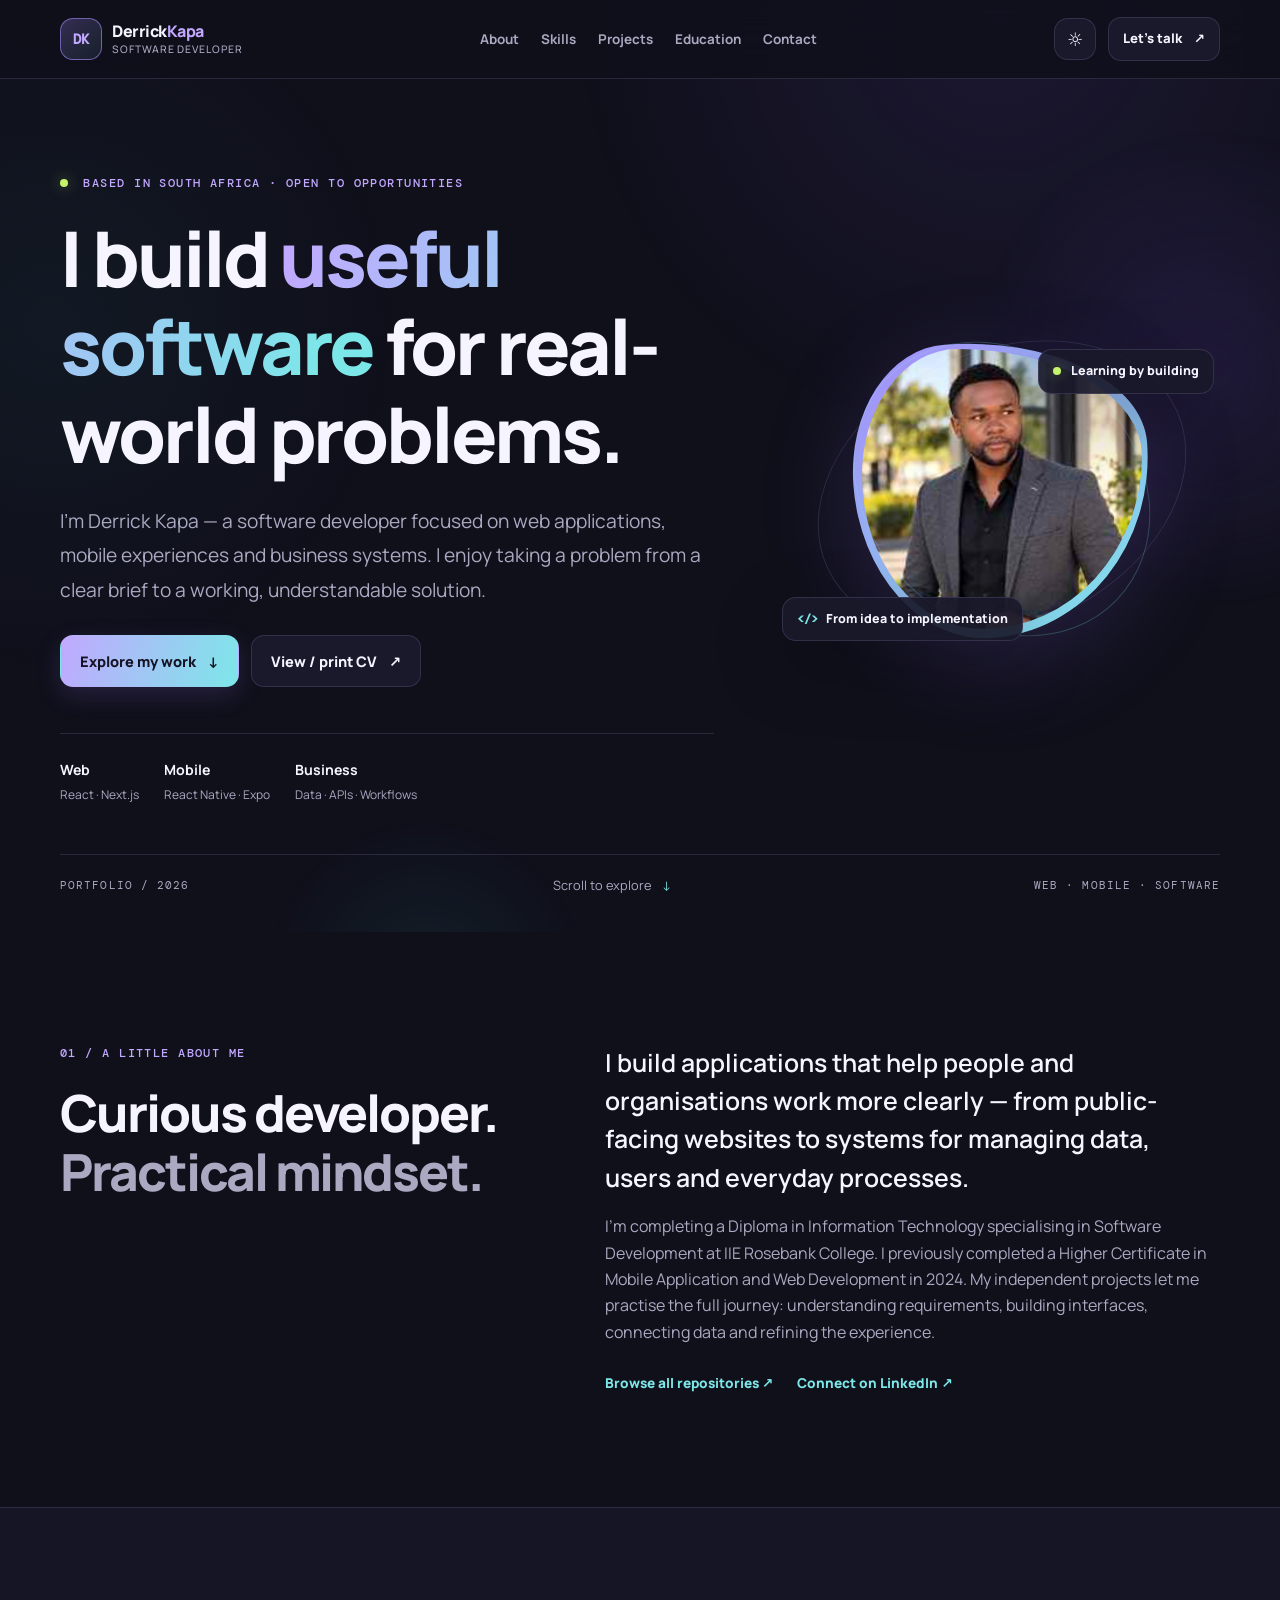
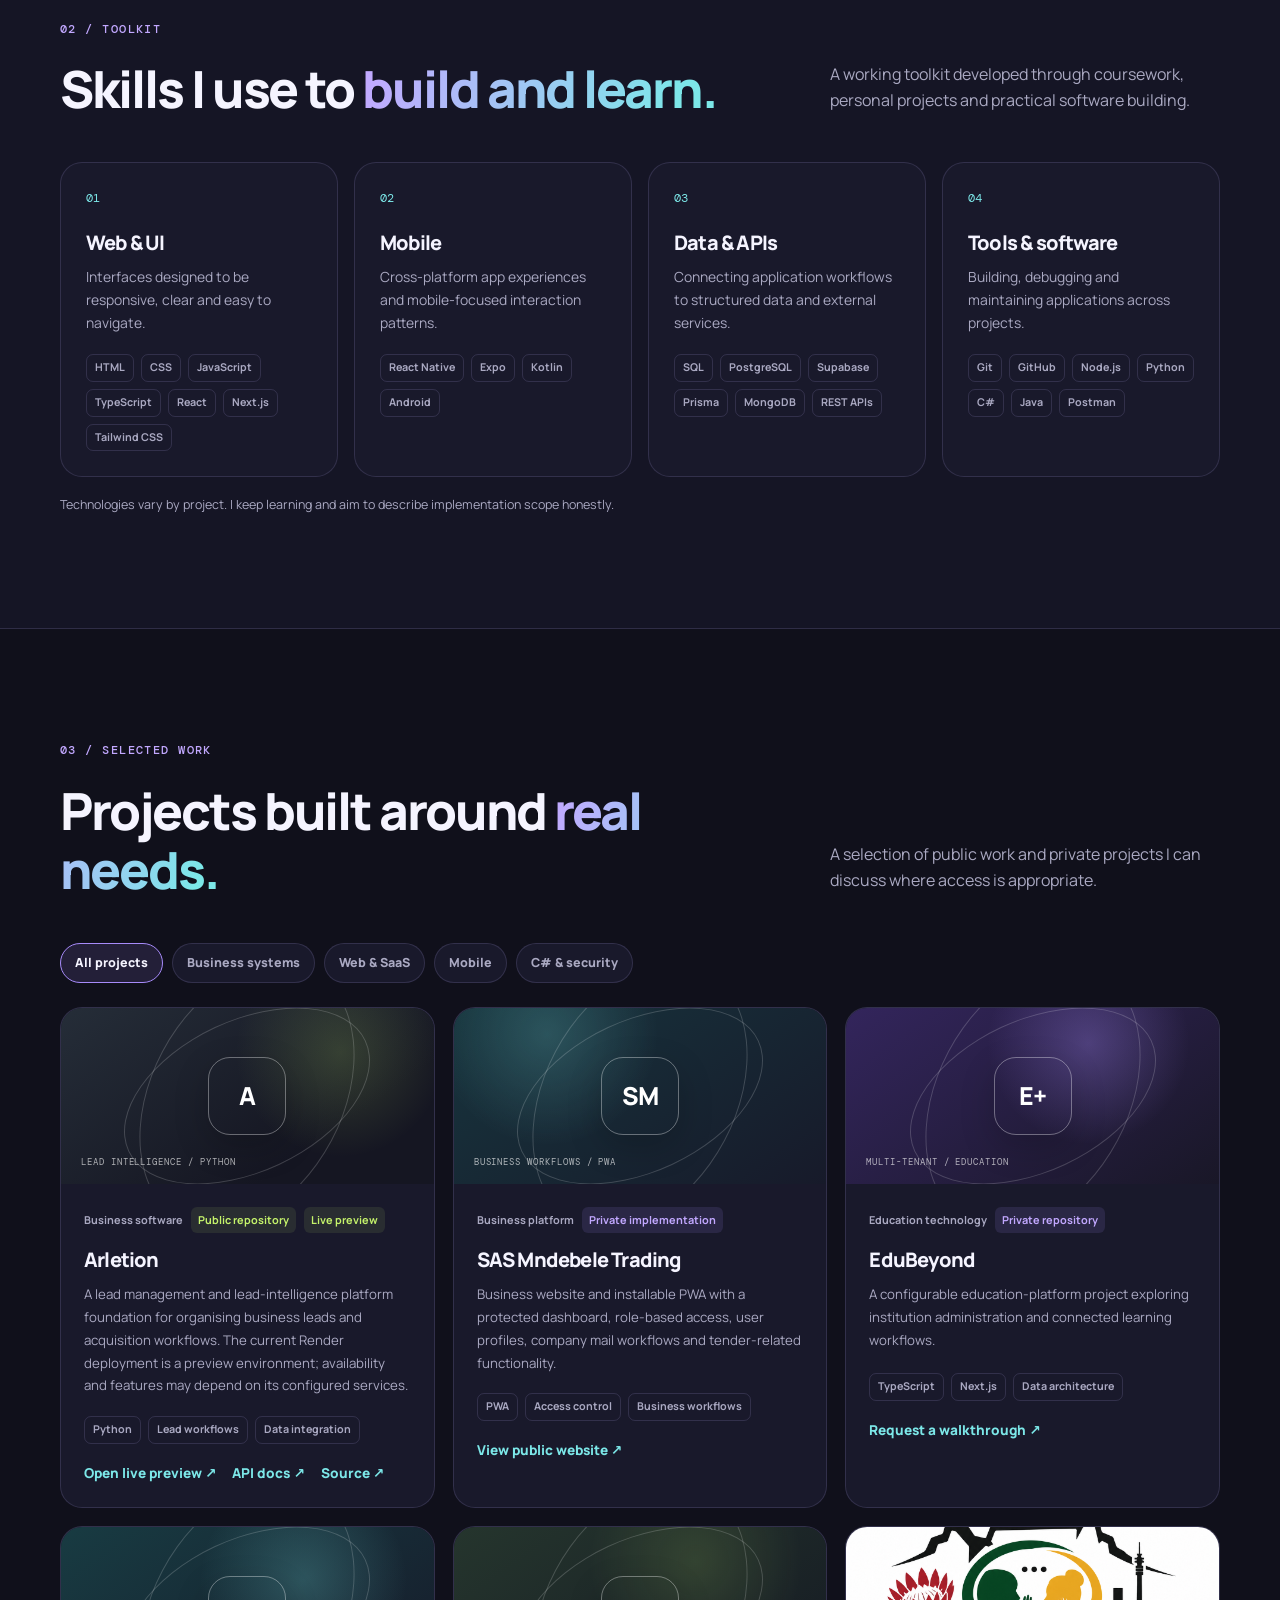
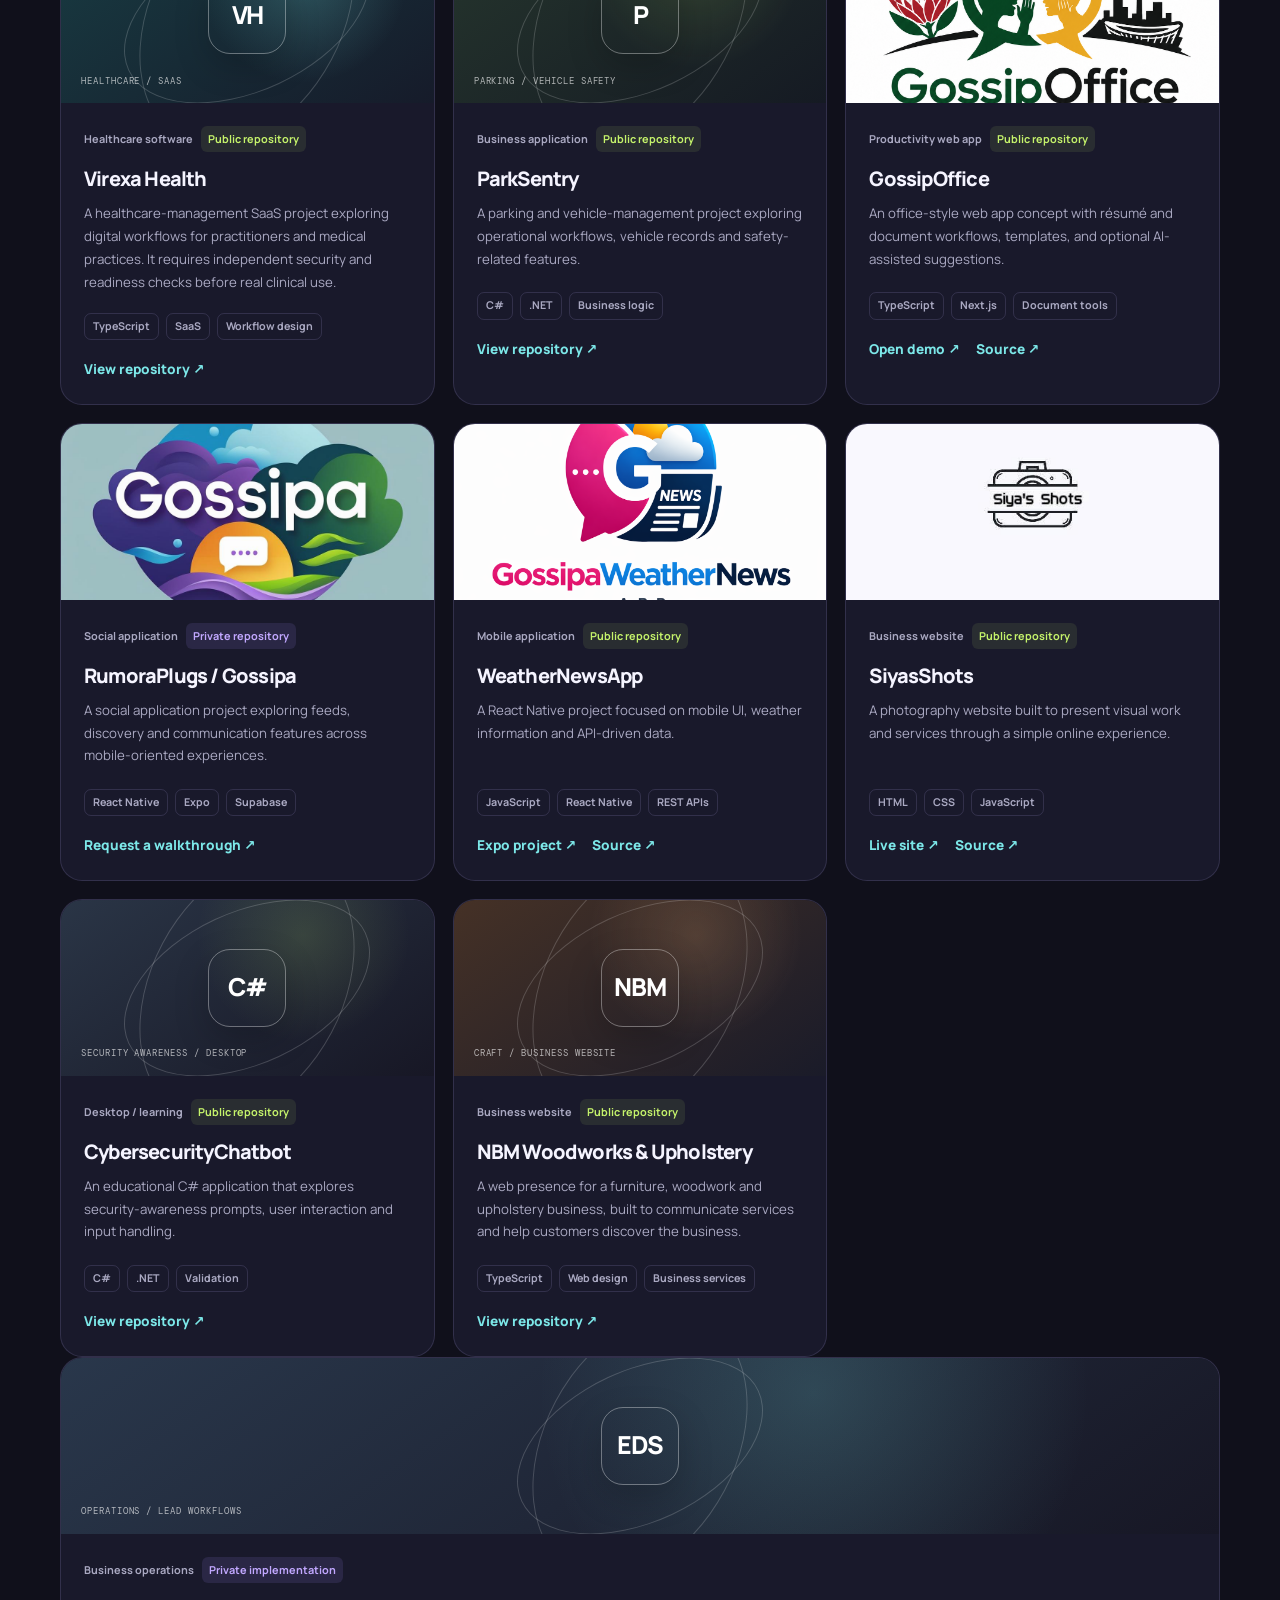
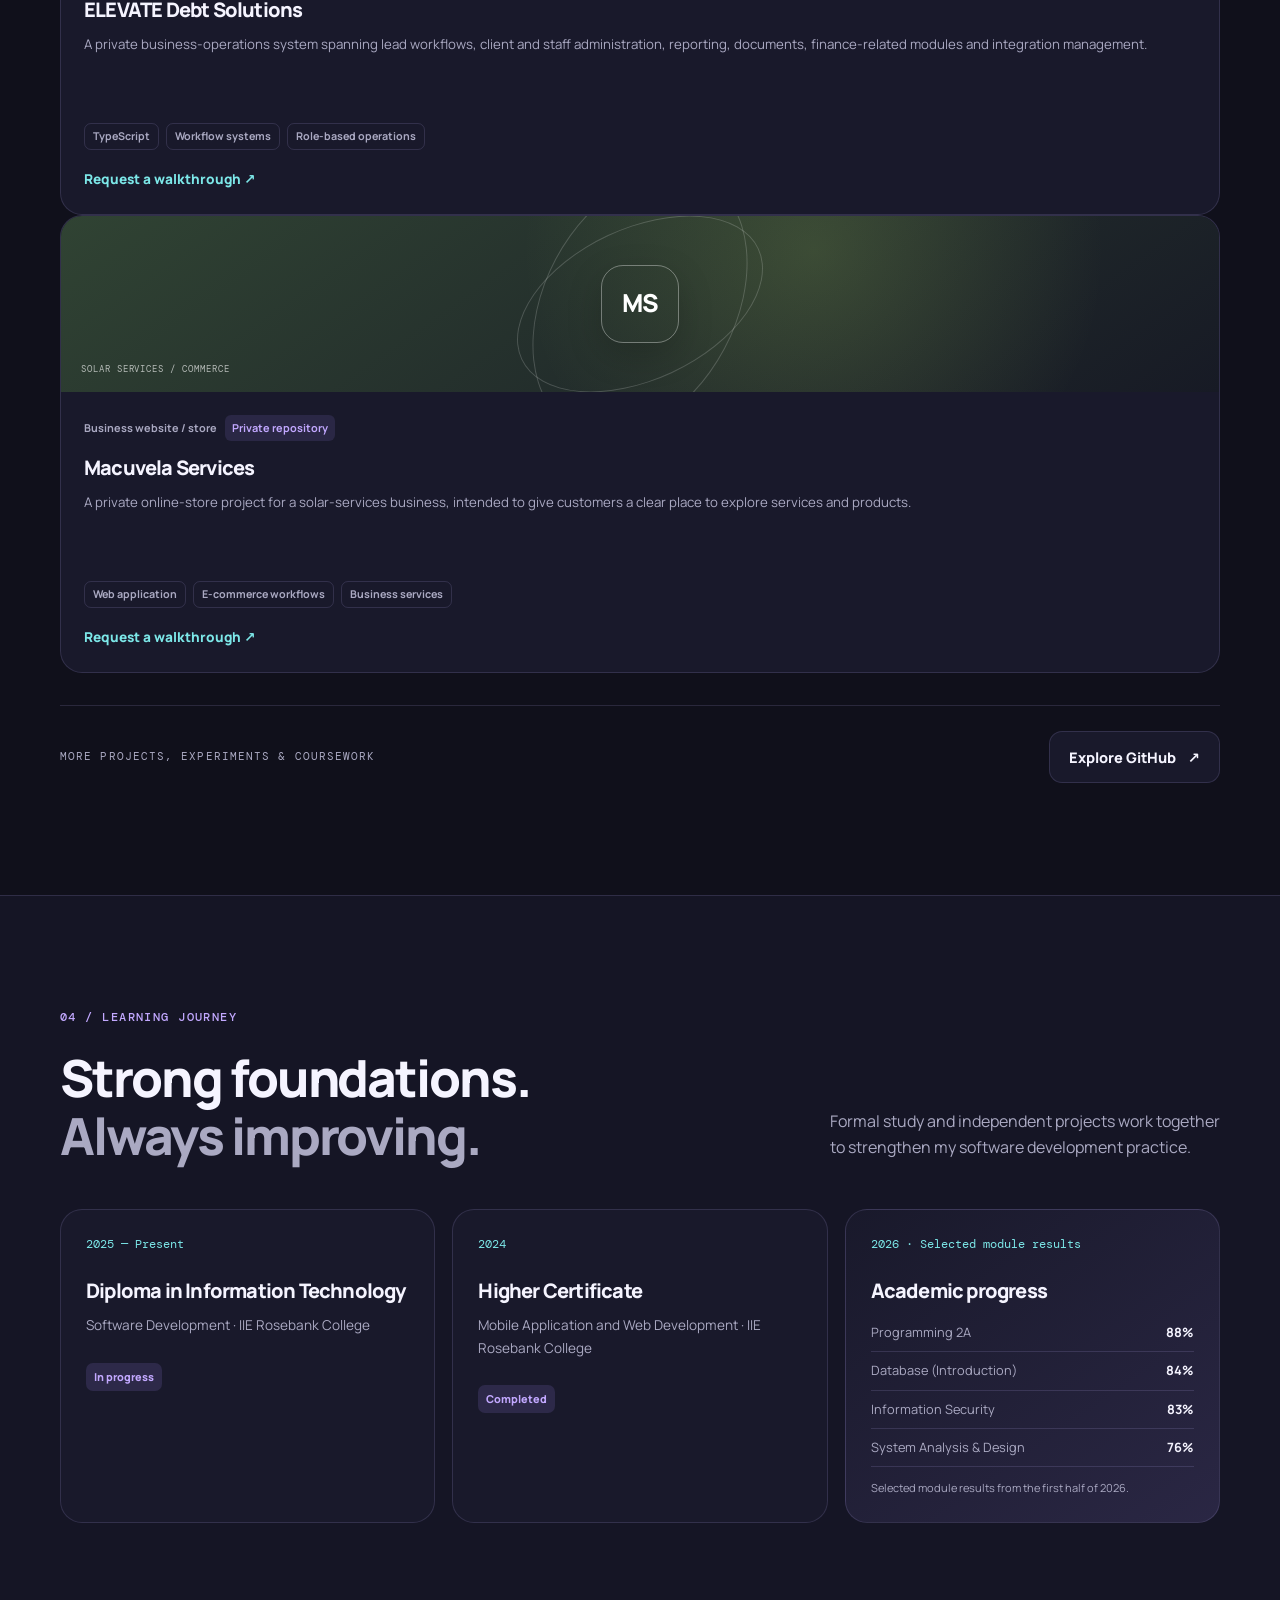
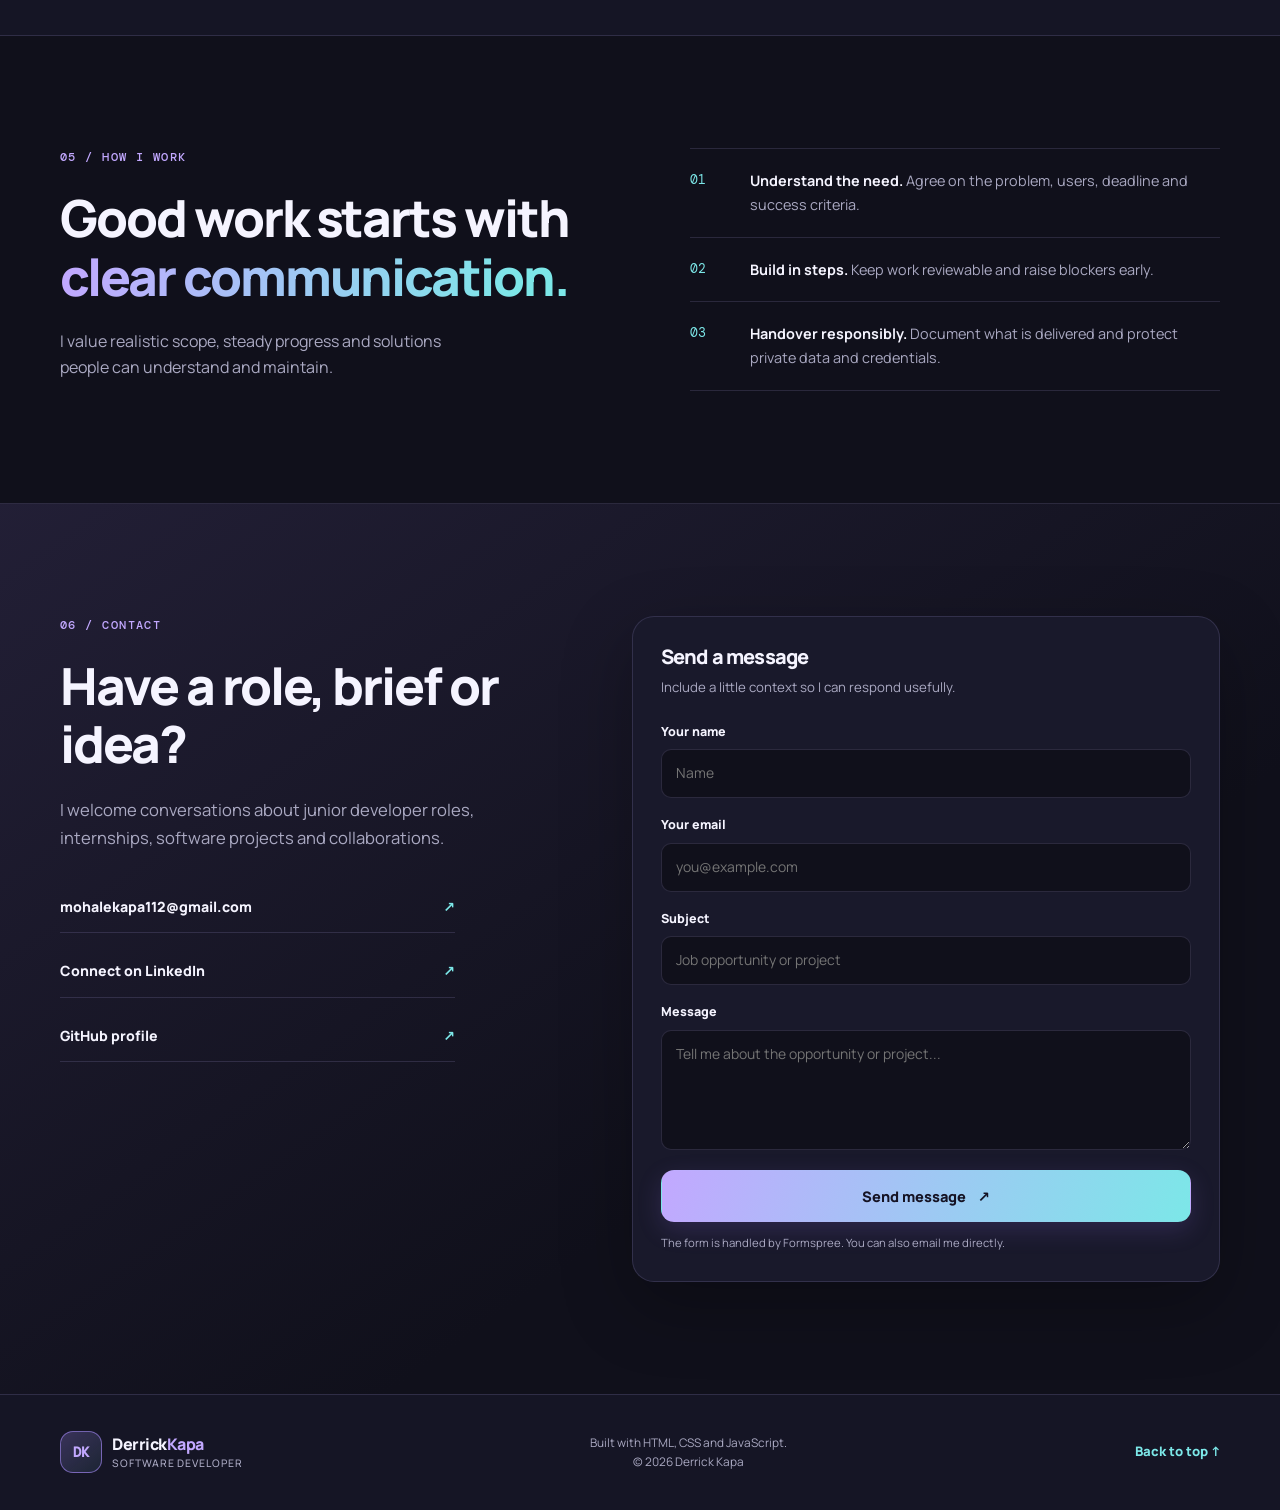
==== commit eb2d000f: "Add live Arletion preview and API documentation links" ====
--- a/index.html
+++ b/index.html
@@ -128,7 +128,7 @@
         <div class="project-grid" id="projectGrid">
           <article class="project-card project-card-featured" data-category="business web">
             <div class="project-art art-arletion"><span class="project-glyph">A</span><span class="art-caption">LEAD INTELLIGENCE / PYTHON</span></div>
-            <div class="project-body"><div class="project-meta"><span>Business software</span><span class="private-tag public-tag">Public repository</span></div><h3>Arletion</h3><p>A lead management and lead-intelligence platform foundation for organising business leads and acquisition workflows.</p><div class="tag-row"><span>Python</span><span>Lead workflows</span><span>Data integration</span></div><a class="text-link" href="https://github.com/Derrick121K/Arletion" target="_blank" rel="noopener noreferrer">View repository <span aria-hidden="true">↗</span></a></div>
+            <div class="project-body"><div class="project-meta"><span>Business software</span><span class="private-tag public-tag">Public repository</span><span class="private-tag public-tag">Live preview</span></div><h3>Arletion</h3><p>A lead management and lead-intelligence platform foundation for organising business leads and acquisition workflows. The current Render deployment is a preview environment; availability and features may depend on its configured services.</p><div class="tag-row"><span>Python</span><span>Lead workflows</span><span>Data integration</span></div><div class="project-links"><a class="text-link" href="https://arletion-web.onrender.com/" target="_blank" rel="noopener noreferrer">Open live preview ↗</a><a class="text-link" href="https://arletion-api.onrender.com/docs" target="_blank" rel="noopener noreferrer">API docs ↗</a><a class="text-link" href="https://github.com/Derrick121K/Arletion" target="_blank" rel="noopener noreferrer">Source ↗</a></div></div>
           </article>
           <article class="project-card" data-category="business web">
             <div class="project-art art-sas"><span class="project-glyph">SM</span><span class="art-caption">BUSINESS WORKFLOWS / PWA</span></div>
--- a/css/style.css
+++ b/css/style.css
@@ -129,6 +129,8 @@
 .art-edu { background: radial-gradient(circle at 65% 20%, rgba(167,139,250,.3), transparent 36%), linear-gradient(145deg, #33255c, #191727); }
 .art-virexa { background: radial-gradient(circle at 65% 30%, rgba(124,231,232,.22), transparent 38%), linear-gradient(145deg, #183b42, #161b2a); }
 .art-parksentry { background: radial-gradient(circle at 65% 20%, rgba(197,243,107,.13), transparent 38%), linear-gradient(145deg, #25352d, #151a23); }
+.art-elevate { background: radial-gradient(circle at 65% 20%, rgba(124,231,232,.18), transparent 36%), linear-gradient(145deg, #29374b, #171725); }
+.art-macuvela { background: radial-gradient(circle at 65% 20%, rgba(197,243,107,.16), transparent 38%), linear-gradient(145deg, #304333, #171a25); }
 .art-cyber { background: radial-gradient(circle at 65% 20%, rgba(197,243,107,.14), transparent 38%), linear-gradient(145deg, #2a3546, #171725); }
 .art-nbm { background: radial-gradient(circle at 65% 20%, rgba(236,173,114,.18), transparent 38%), linear-gradient(145deg, #453126, #1a1b29); }
 .project-glyph { position: relative; z-index: 1; display: grid; place-items: center; width: 78px; height: 78px; border: 1px solid rgba(255,255,255,.35); border-radius: 22px; color: #fff; font-size: 1.55rem; letter-spacing: -.05em; font-weight: 800; box-shadow: 0 12px 35px rgba(0,0,0,.18); }
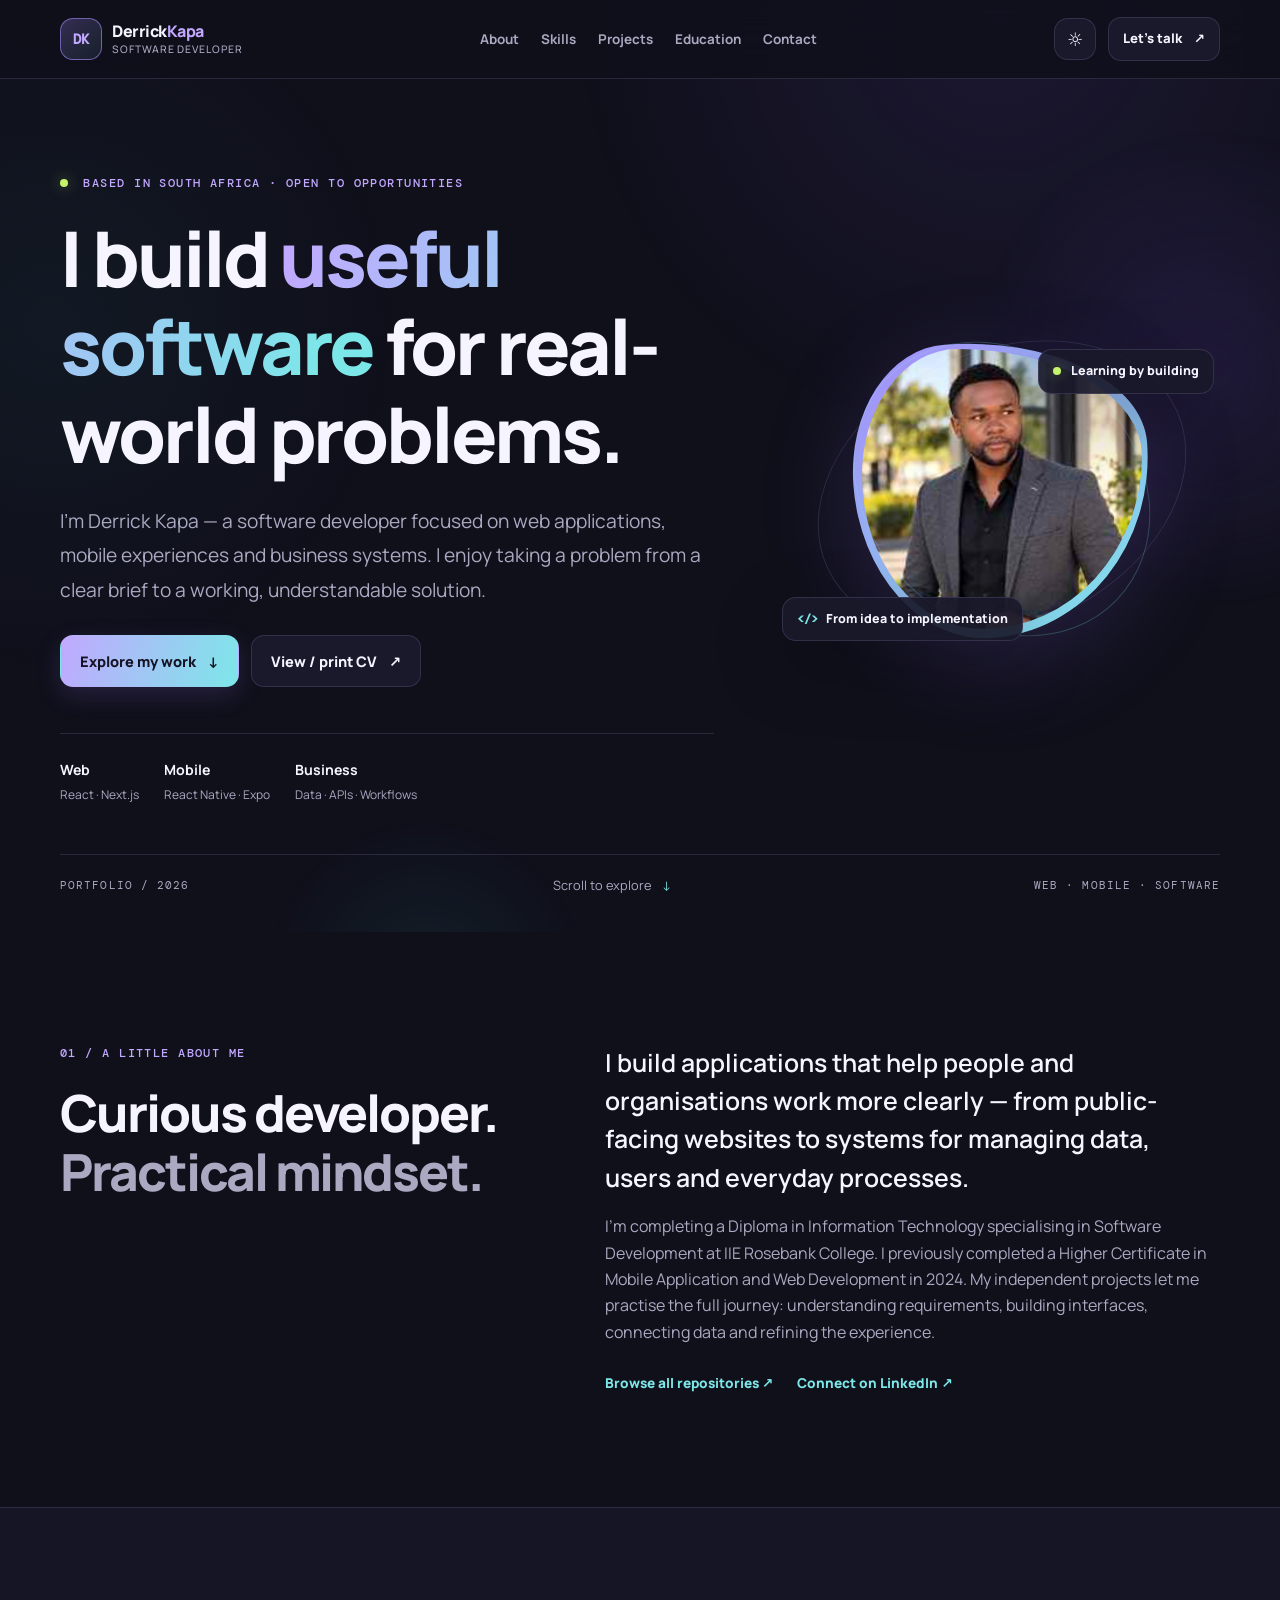
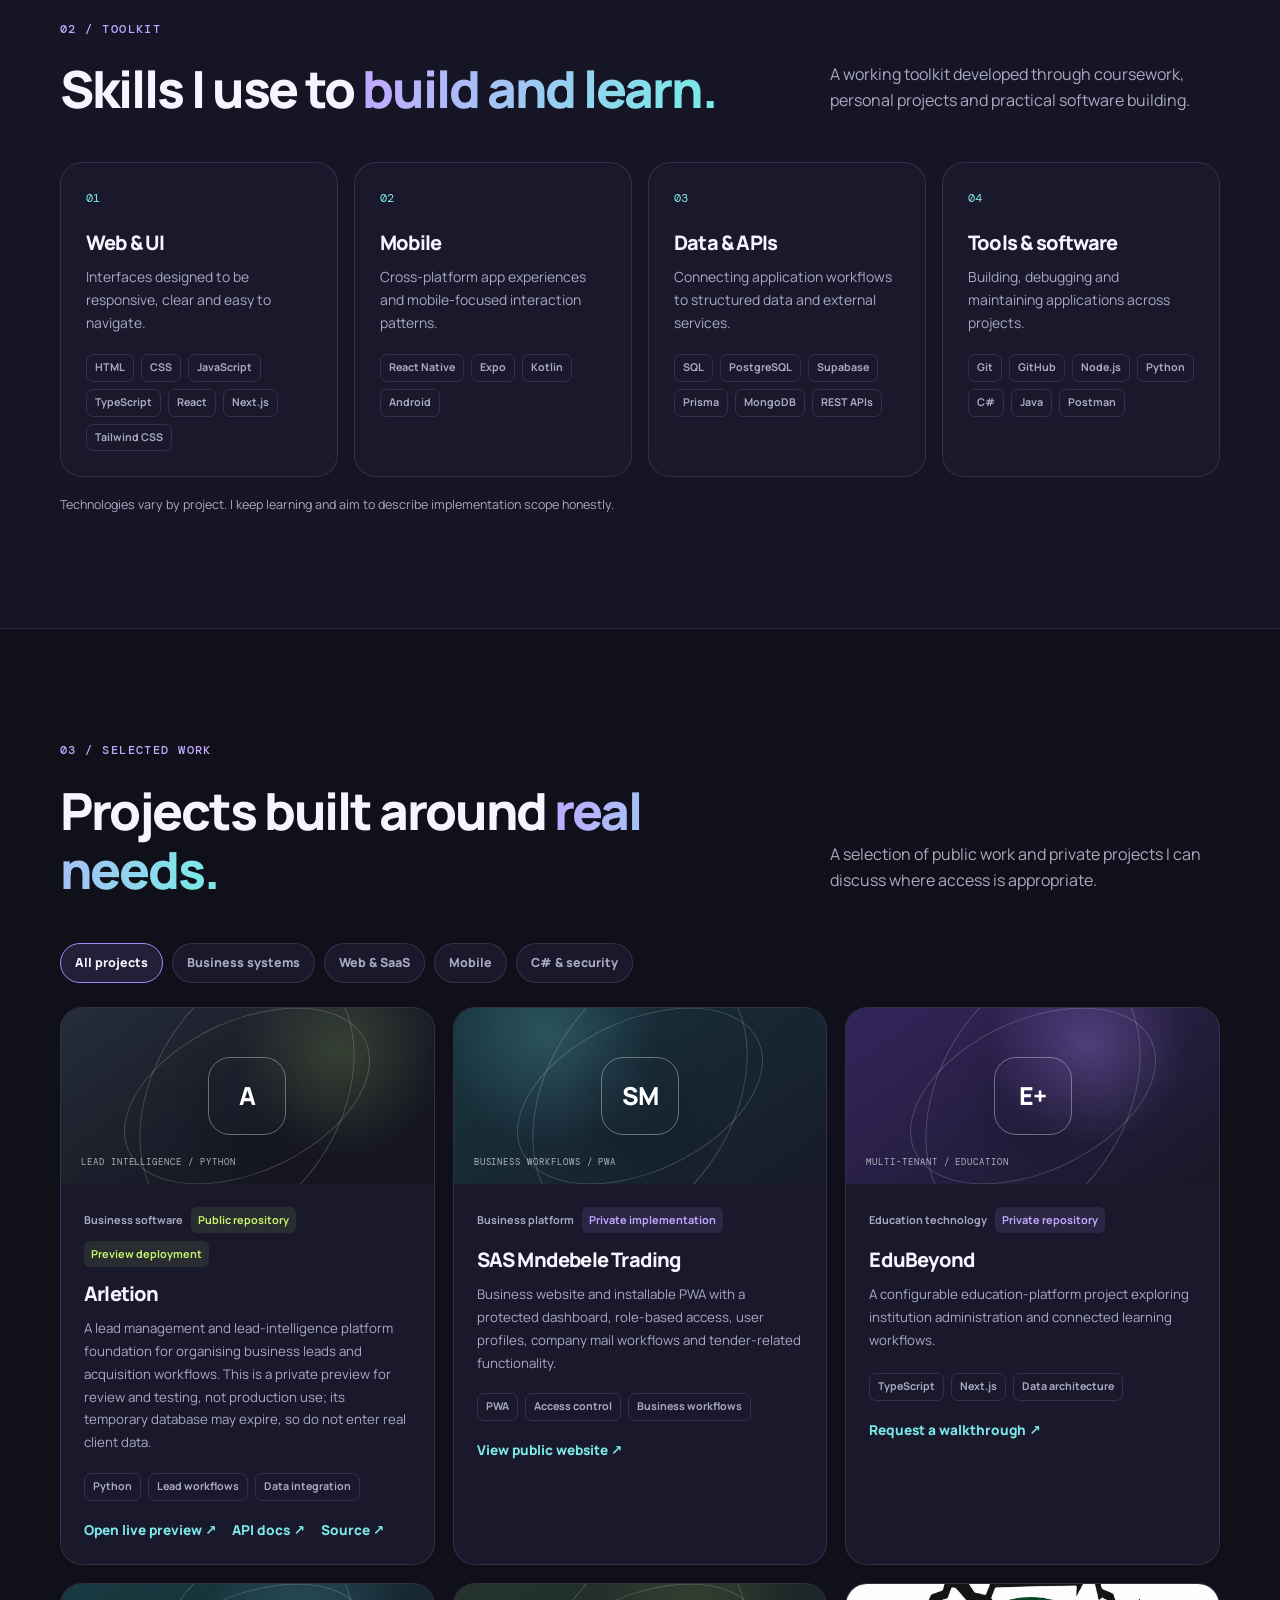
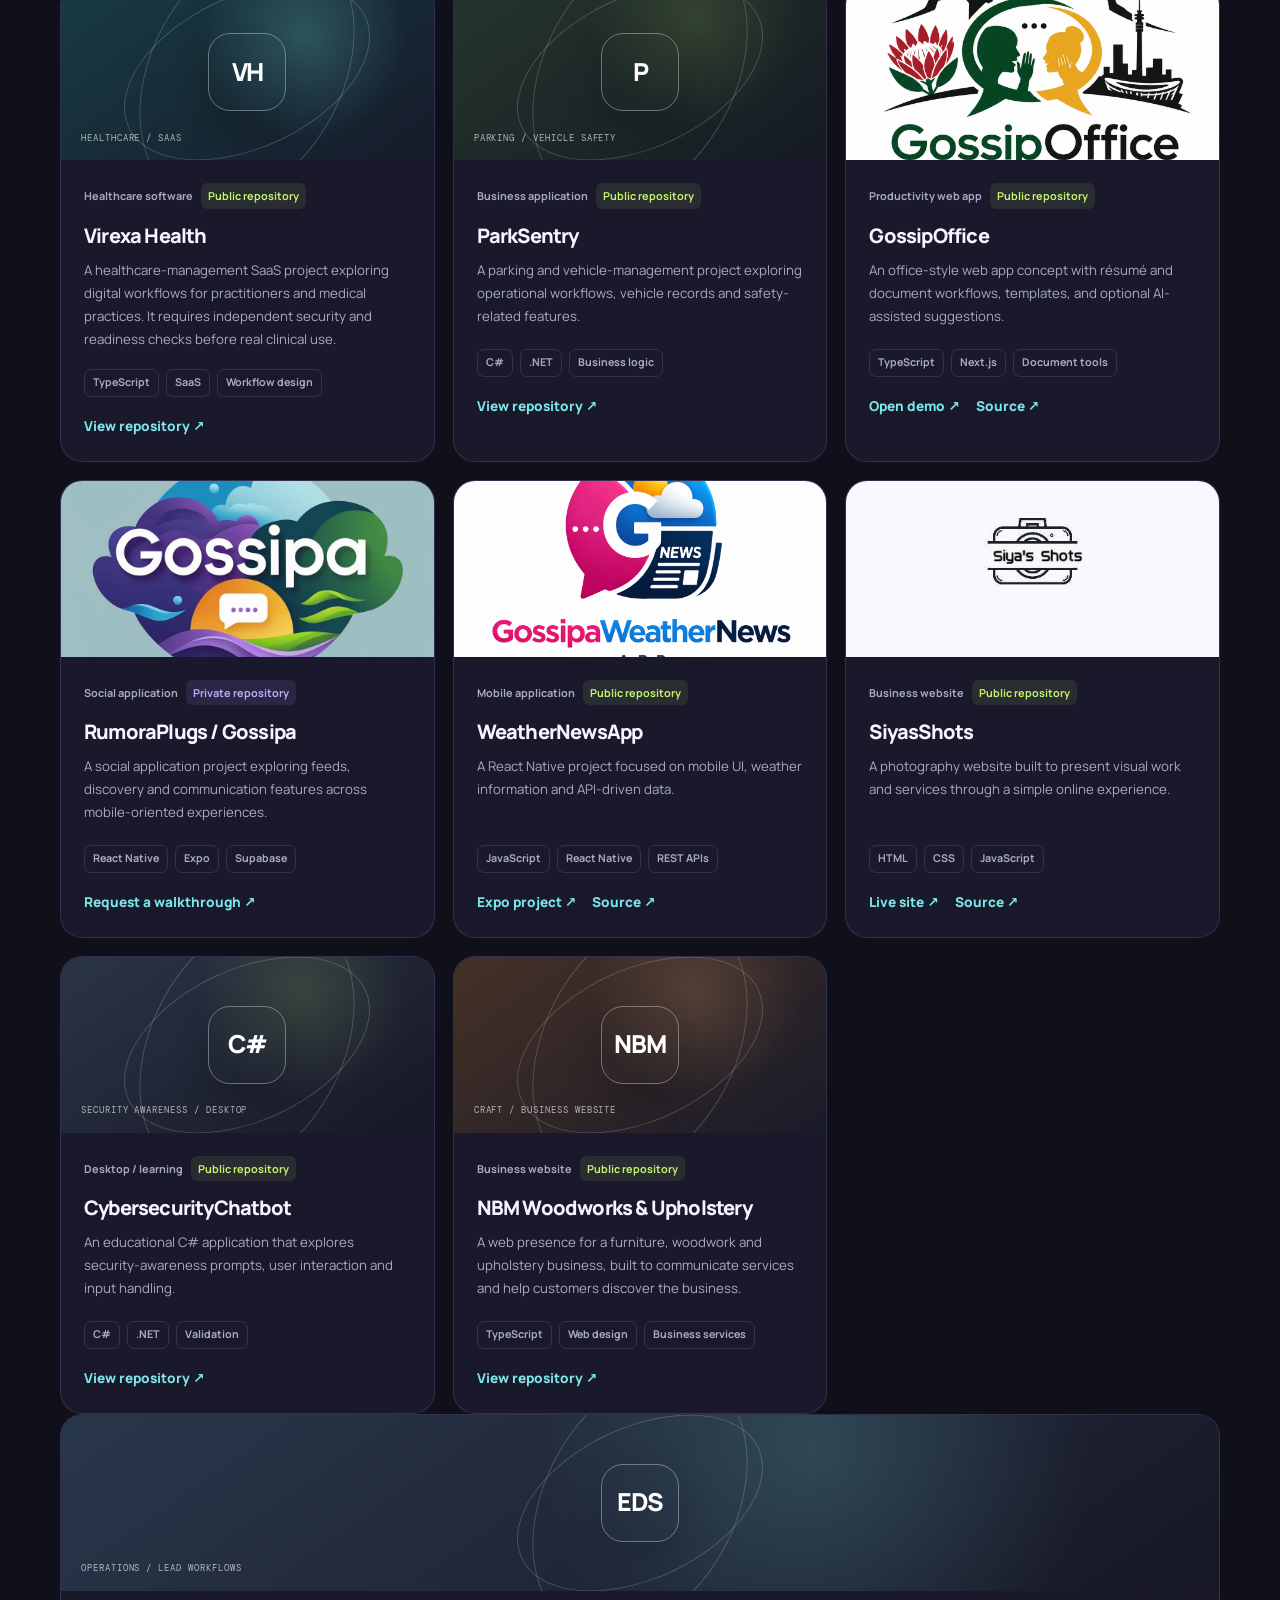
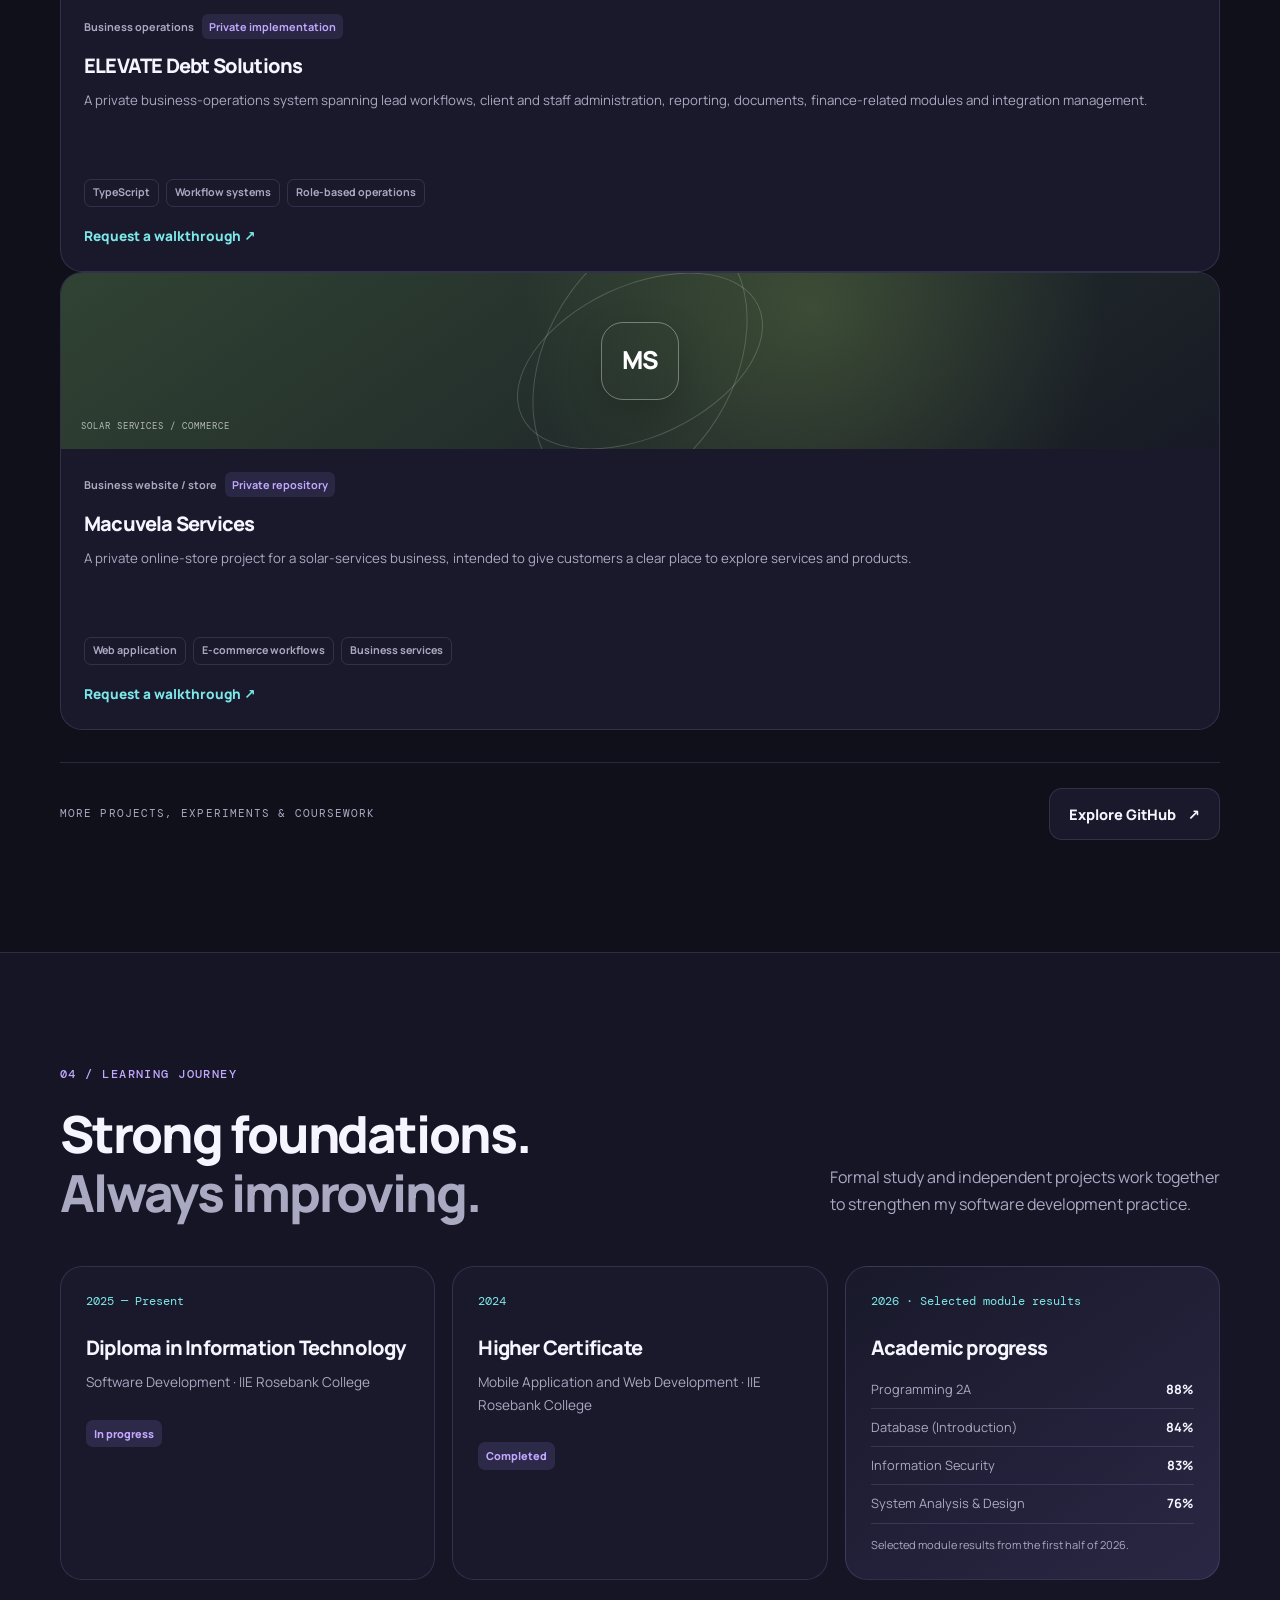
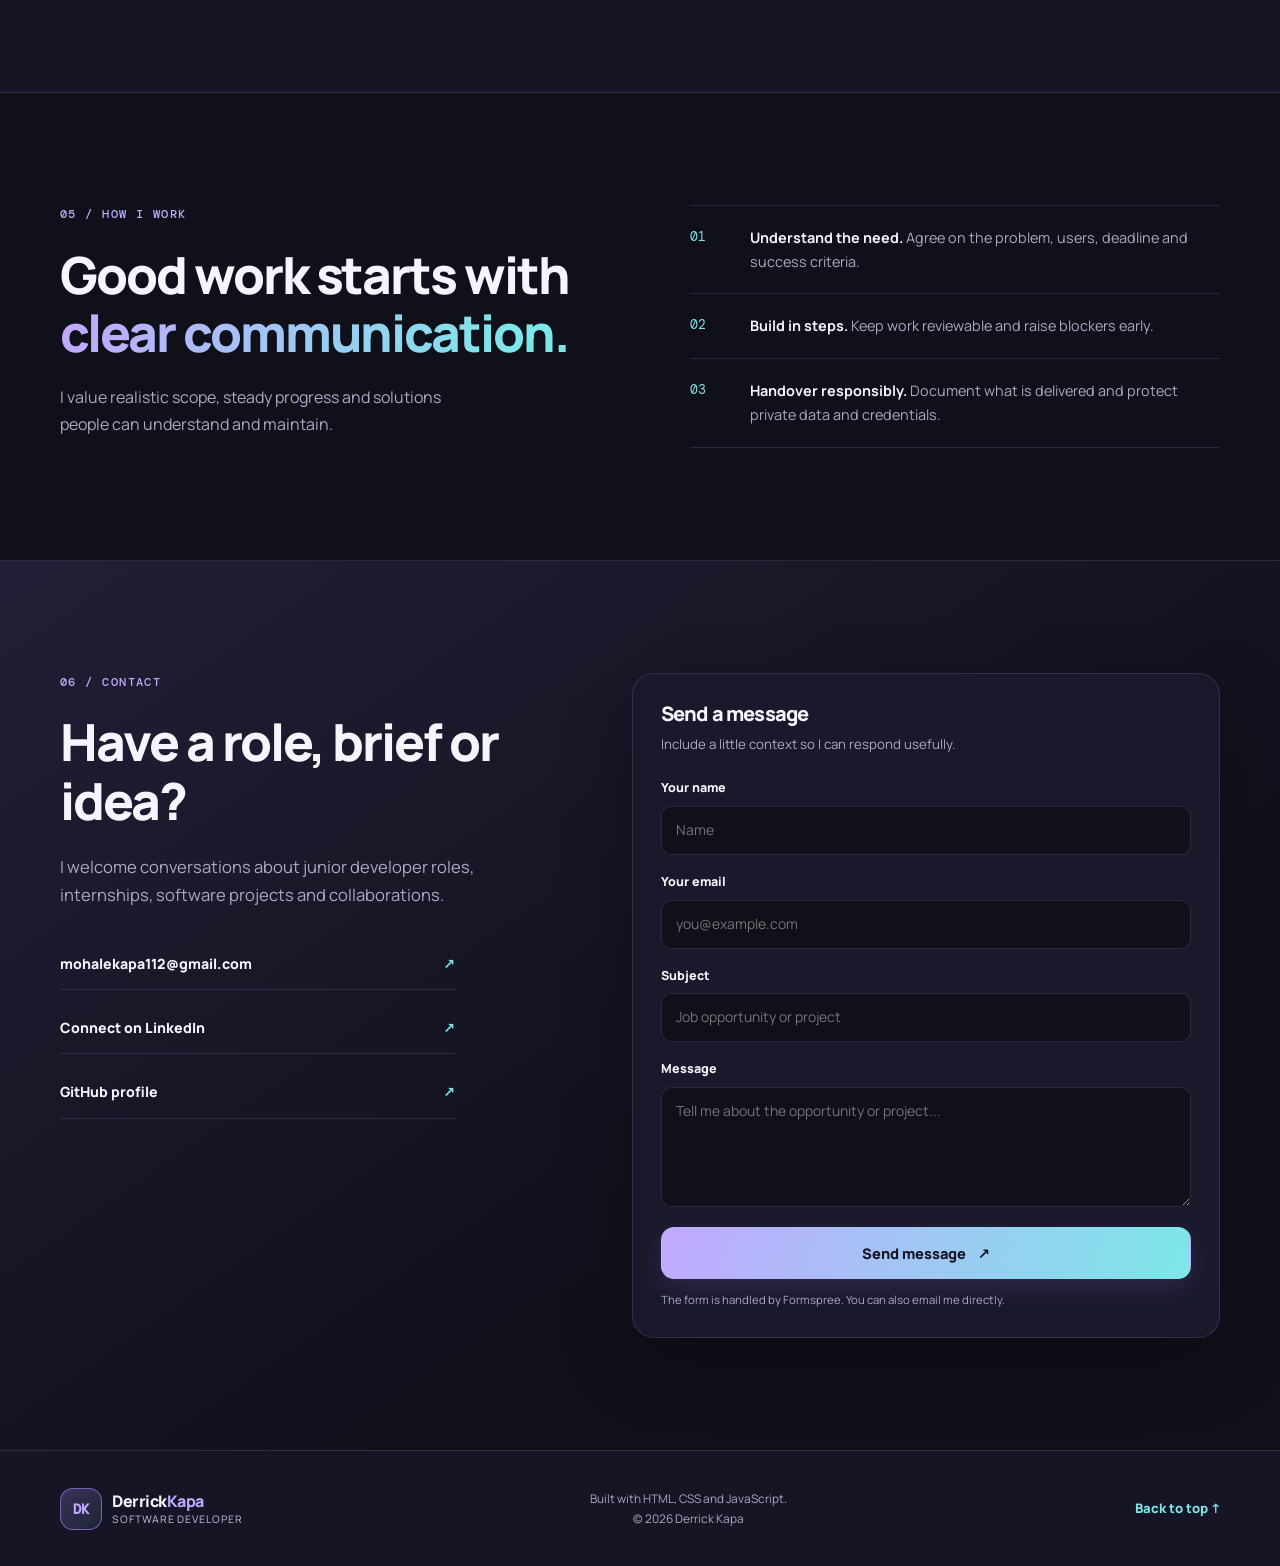
==== commit 7c9d3314: "Clarify preview status and safety of Arletion deployment links" ====
--- a/index.html
+++ b/index.html
@@ -128,7 +128,7 @@
         <div class="project-grid" id="projectGrid">
           <article class="project-card project-card-featured" data-category="business web">
             <div class="project-art art-arletion"><span class="project-glyph">A</span><span class="art-caption">LEAD INTELLIGENCE / PYTHON</span></div>
-            <div class="project-body"><div class="project-meta"><span>Business software</span><span class="private-tag public-tag">Public repository</span><span class="private-tag public-tag">Live preview</span></div><h3>Arletion</h3><p>A lead management and lead-intelligence platform foundation for organising business leads and acquisition workflows. The current Render deployment is a preview environment; availability and features may depend on its configured services.</p><div class="tag-row"><span>Python</span><span>Lead workflows</span><span>Data integration</span></div><div class="project-links"><a class="text-link" href="https://arletion-web.onrender.com/" target="_blank" rel="noopener noreferrer">Open live preview ↗</a><a class="text-link" href="https://arletion-api.onrender.com/docs" target="_blank" rel="noopener noreferrer">API docs ↗</a><a class="text-link" href="https://github.com/Derrick121K/Arletion" target="_blank" rel="noopener noreferrer">Source ↗</a></div></div>
+            <div class="project-body"><div class="project-meta"><span>Business software</span><span class="private-tag public-tag">Public repository</span><span class="private-tag public-tag">Preview deployment</span></div><h3>Arletion</h3><p>A lead management and lead-intelligence platform foundation for organising business leads and acquisition workflows. This is a private preview for review and testing, not production use; its temporary database may expire, so do not enter real client data.</p><div class="tag-row"><span>Python</span><span>Lead workflows</span><span>Data integration</span></div><div class="project-links"><a class="text-link" href="https://arletion-web.onrender.com/" target="_blank" rel="noopener noreferrer">Open live preview ↗</a><a class="text-link" href="https://arletion-api.onrender.com/docs" target="_blank" rel="noopener noreferrer">API docs ↗</a><a class="text-link" href="https://github.com/Derrick121K/Arletion" target="_blank" rel="noopener noreferrer">Source ↗</a></div></div>
           </article>
           <article class="project-card" data-category="business web">
             <div class="project-art art-sas"><span class="project-glyph">SM</span><span class="art-caption">BUSINESS WORKFLOWS / PWA</span></div>
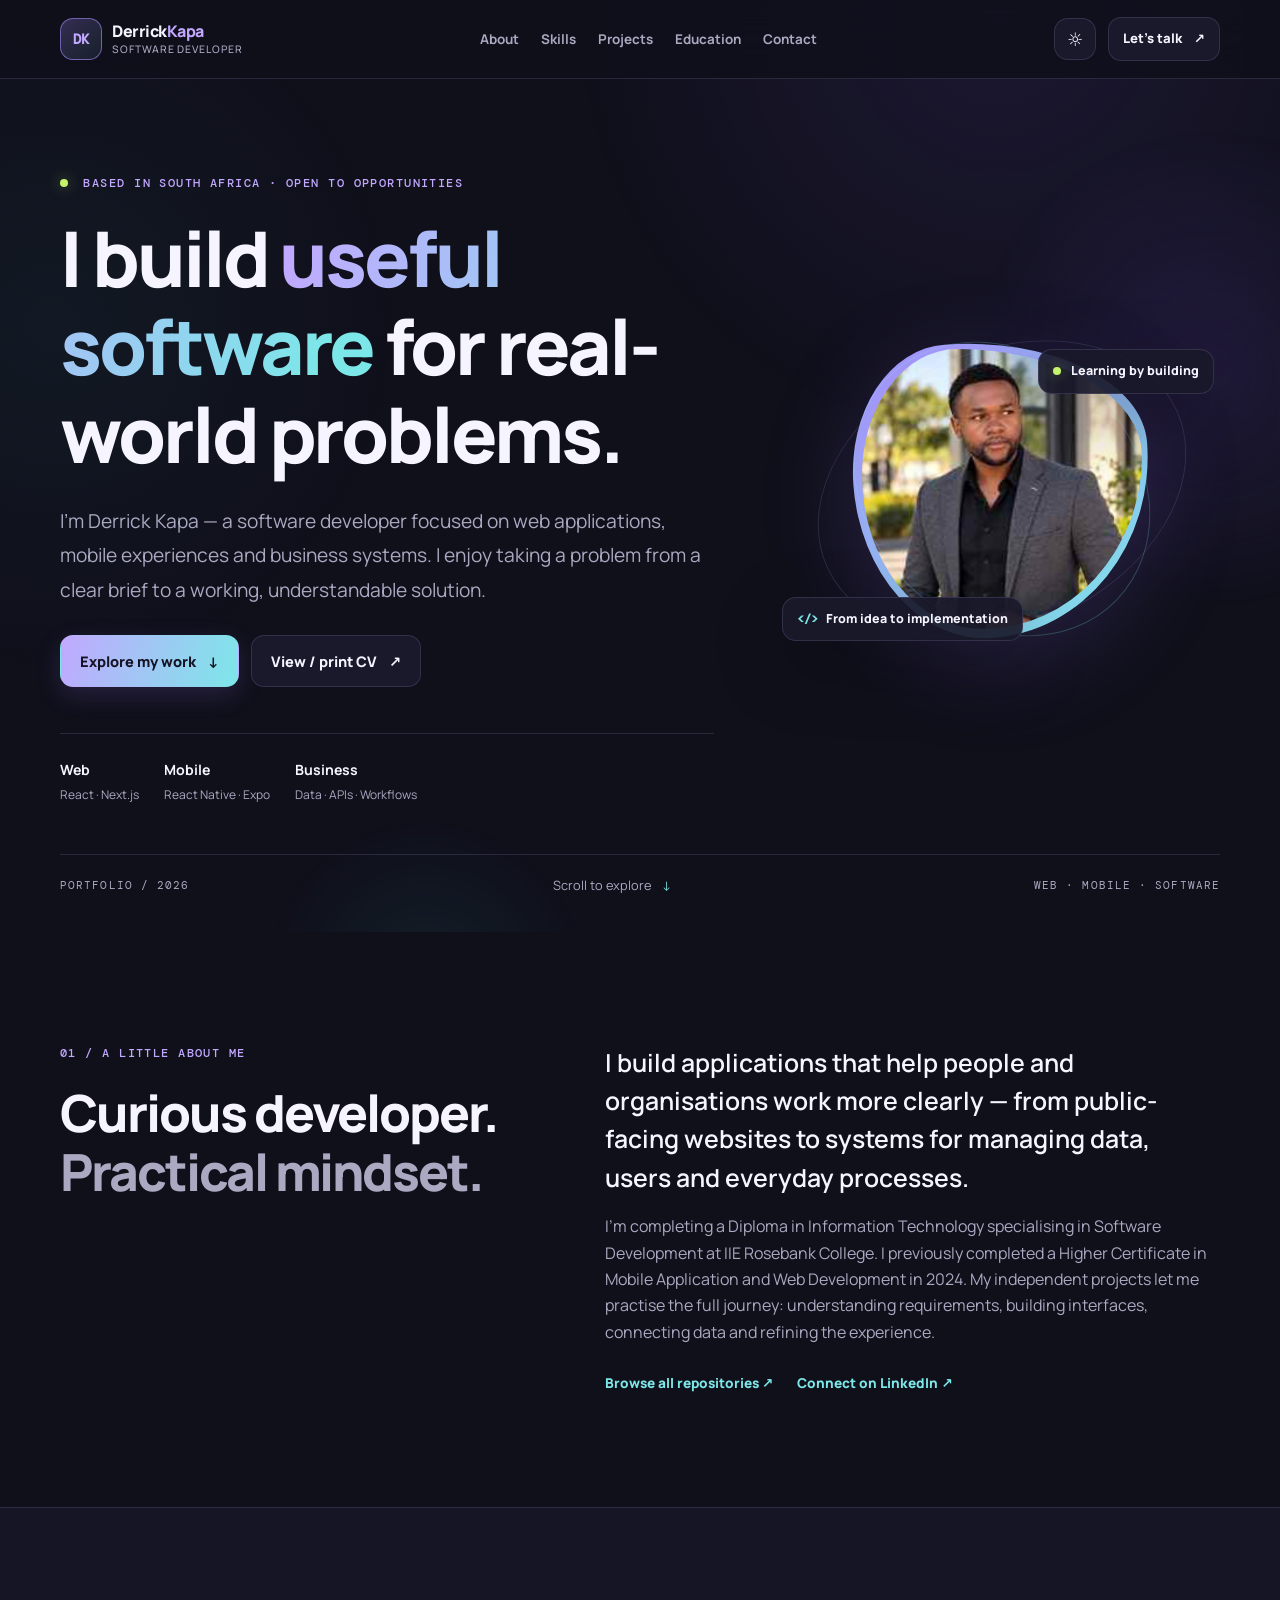
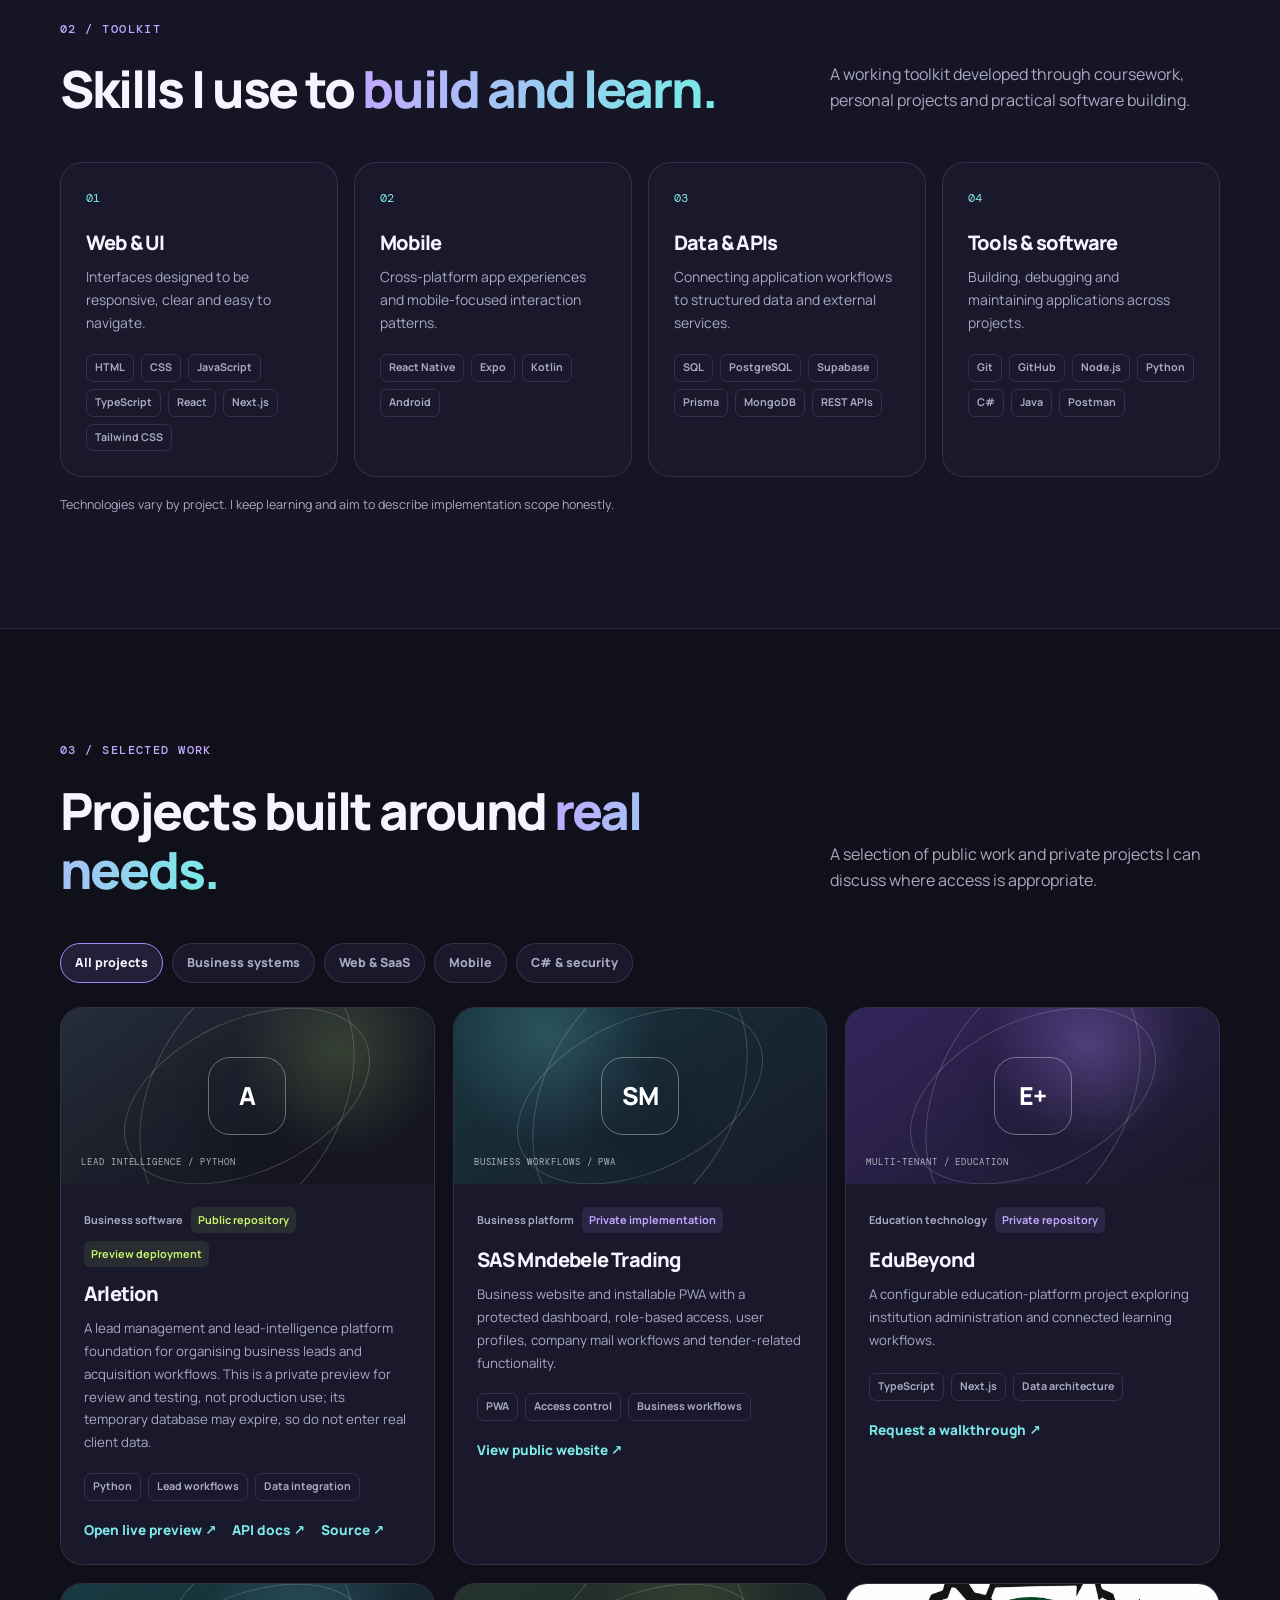
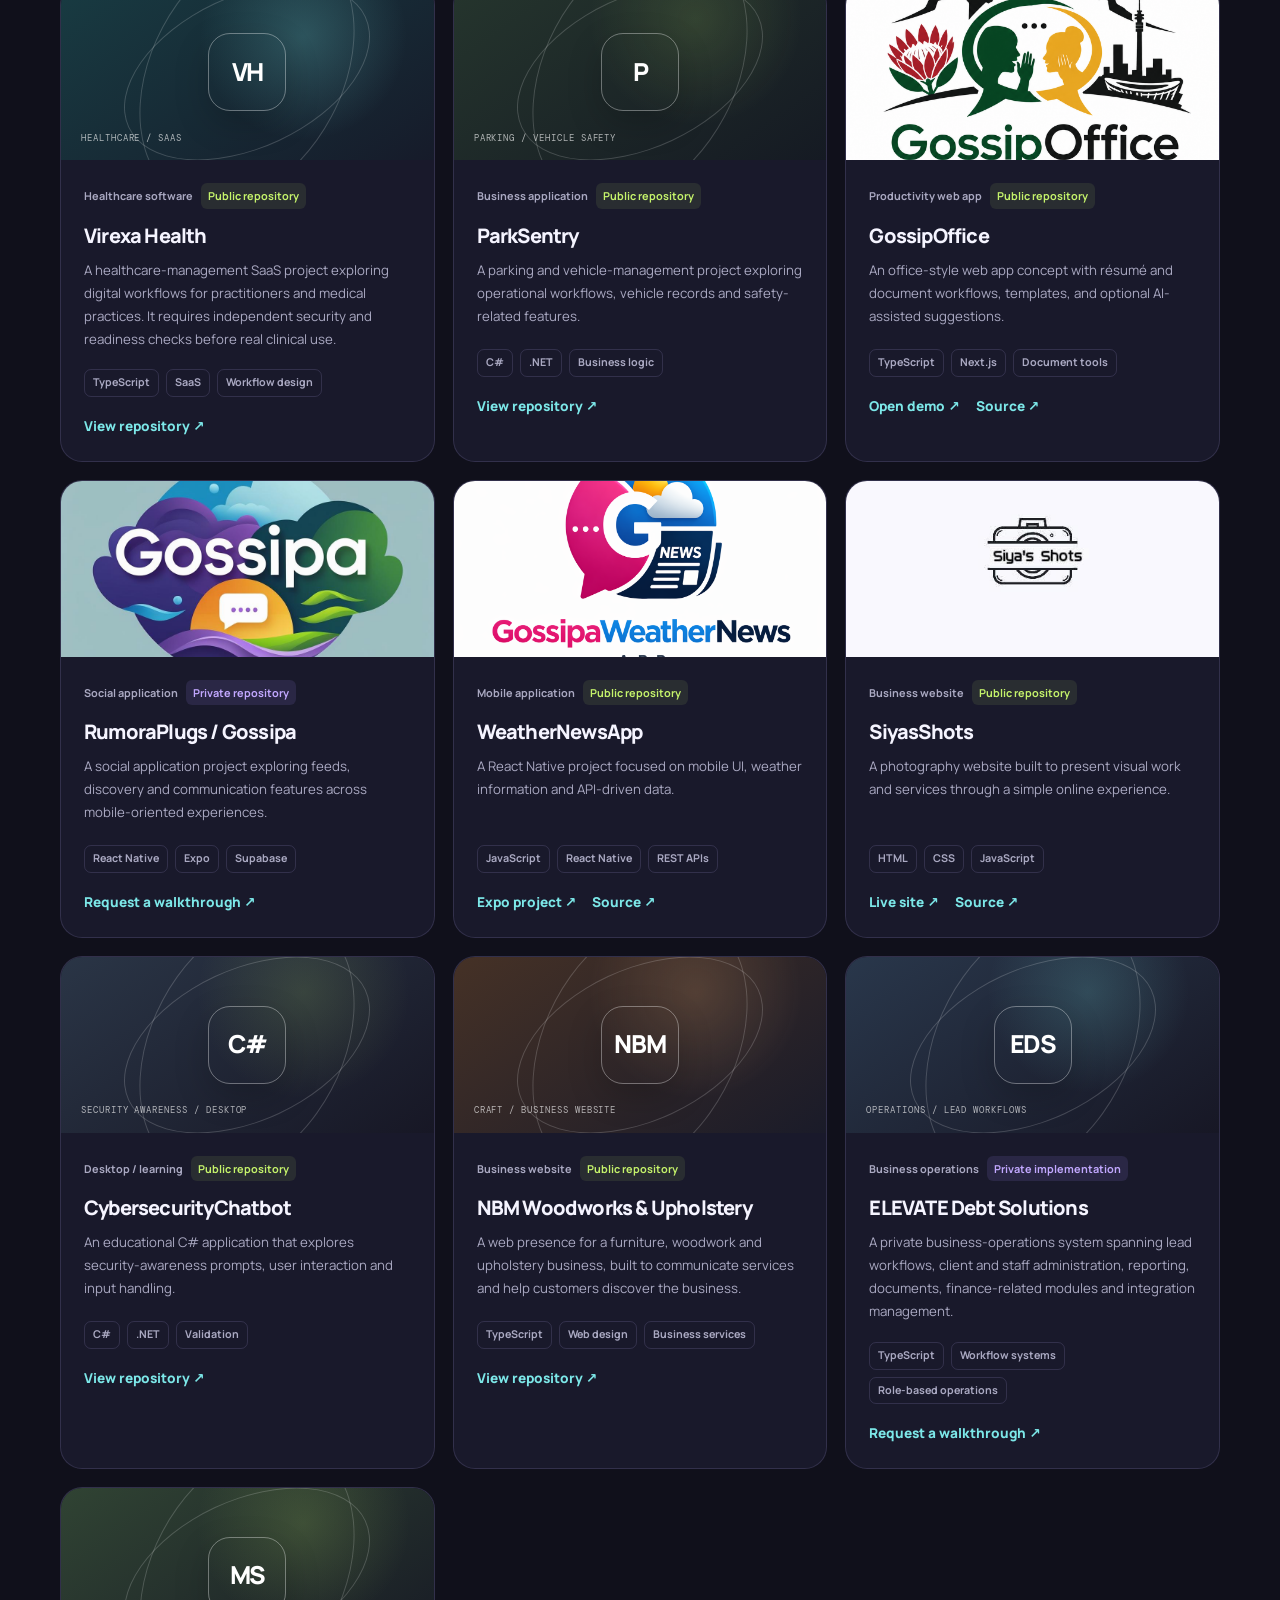
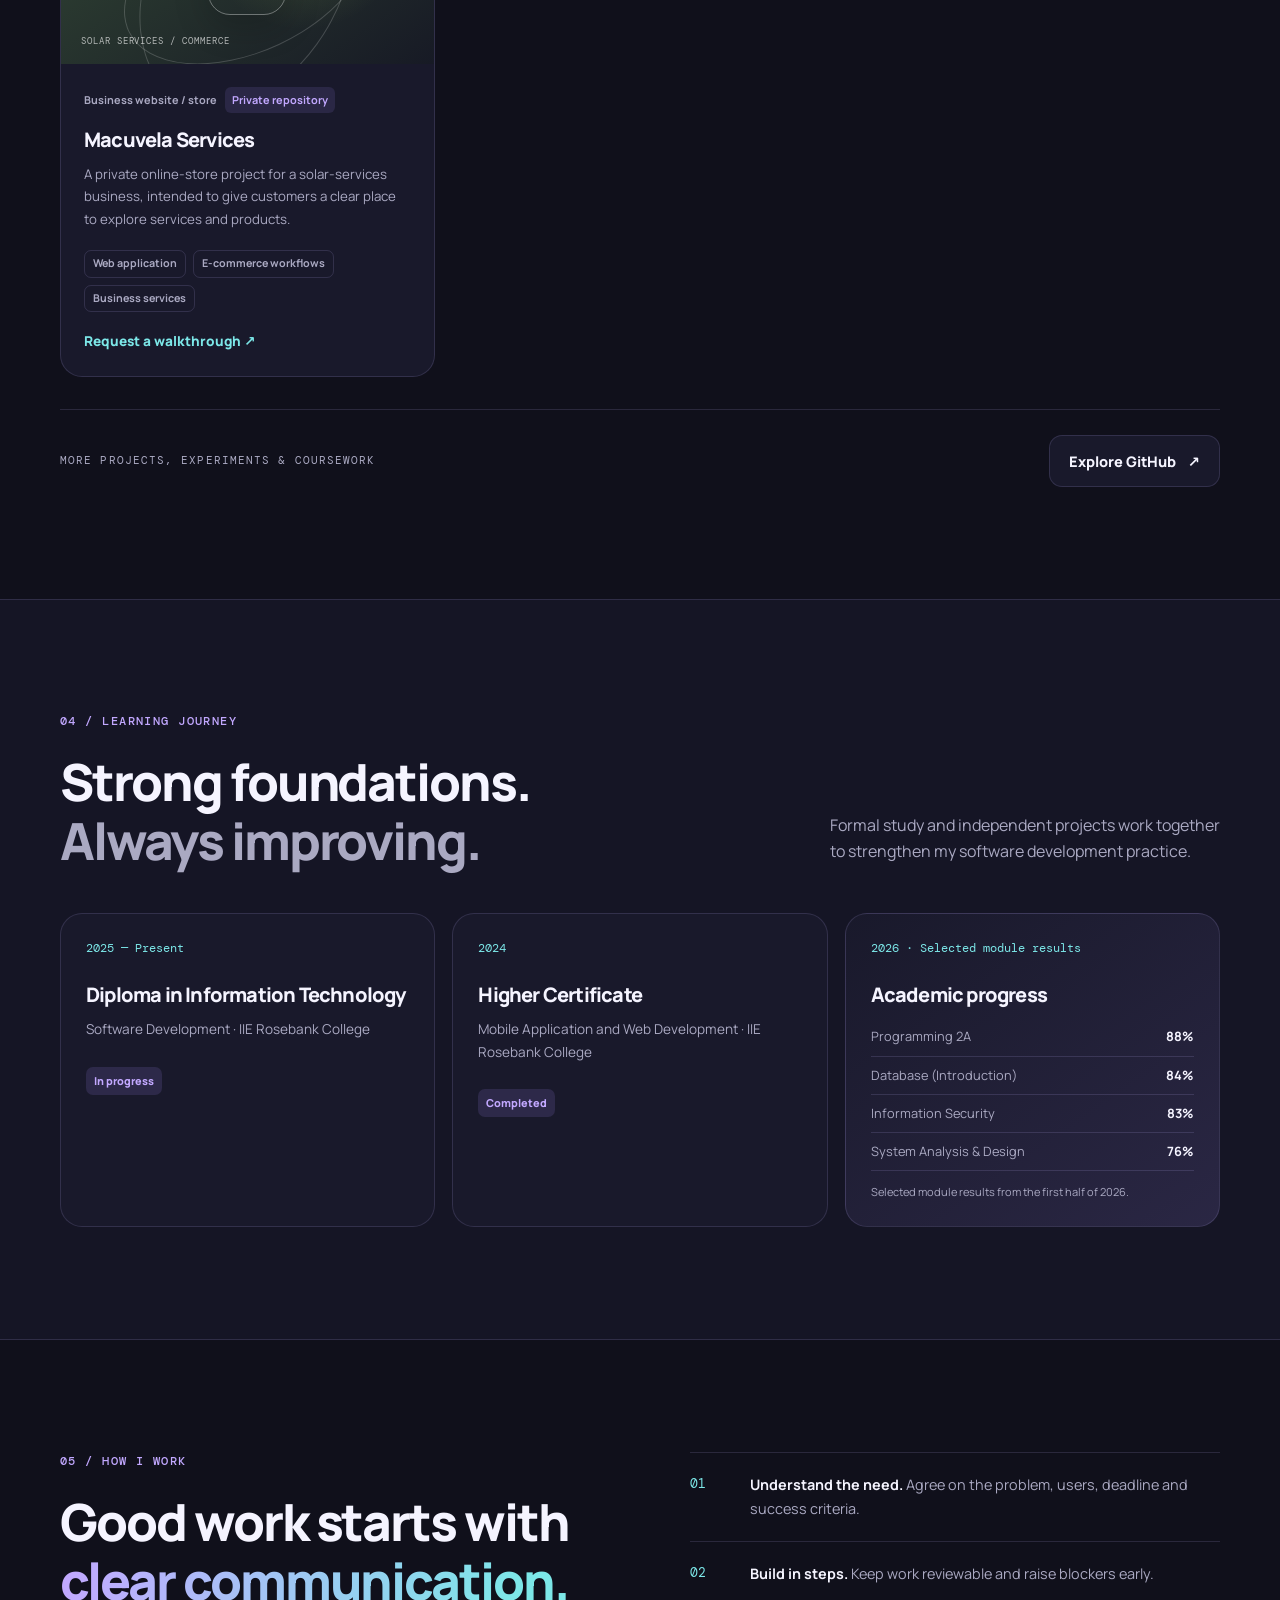
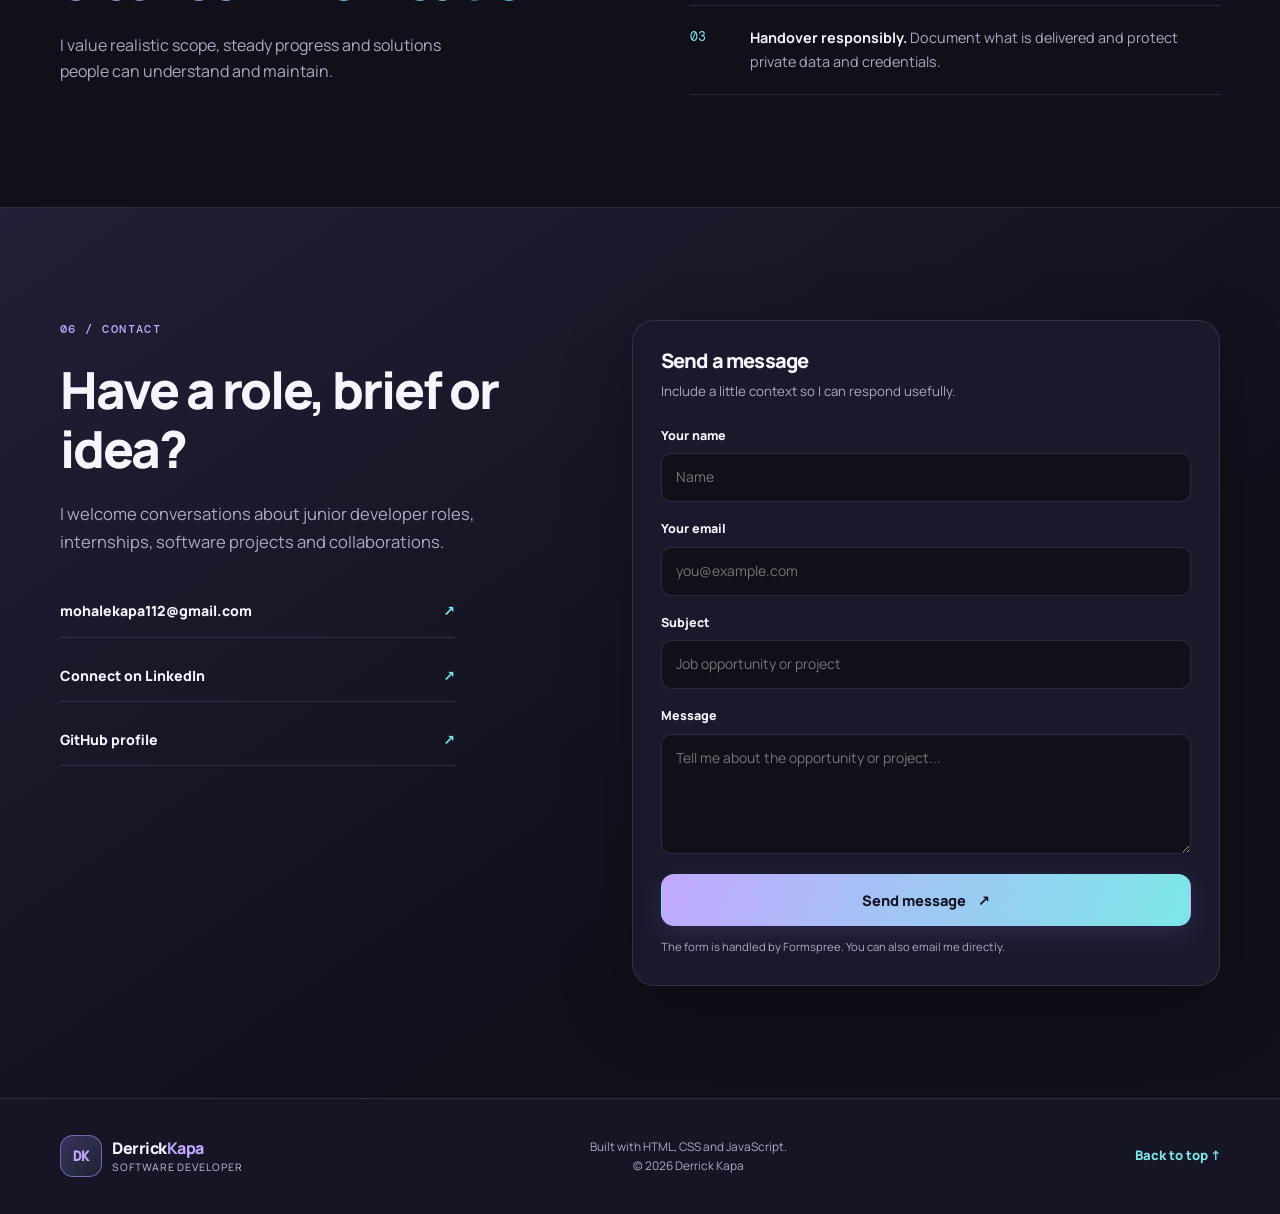
==== commit 6a0ff80c: "Keep all project cards inside the filterable project grid" ====
--- a/index.html
+++ b/index.html
@@ -170,7 +170,6 @@
             <div class="project-art art-nbm"><span class="project-glyph">NBM</span><span class="art-caption">CRAFT / BUSINESS WEBSITE</span></div>
             <div class="project-body"><div class="project-meta"><span>Business website</span><span class="private-tag public-tag">Public repository</span></div><h3>NBM Woodworks & Upholstery</h3><p>A web presence for a furniture, woodwork and upholstery business, built to communicate services and help customers discover the business.</p><div class="tag-row"><span>TypeScript</span><span>Web design</span><span>Business services</span></div><a class="text-link" href="https://github.com/Derrick121K/NBM-Woodworks-Upholstery" target="_blank" rel="noopener noreferrer">View repository <span aria-hidden="true">↗</span></a></div>
           </article>
-        </div>
           <article class="project-card" data-category="business web">
             <div class="project-art art-elevate"><span class="project-glyph">EDS</span><span class="art-caption">OPERATIONS / LEAD WORKFLOWS</span></div>
             <div class="project-body"><div class="project-meta"><span>Business operations</span><span class="private-tag">Private implementation</span></div><h3>ELEVATE Debt Solutions</h3><p>A private business-operations system spanning lead workflows, client and staff administration, reporting, documents, finance-related modules and integration management.</p><div class="tag-row"><span>TypeScript</span><span>Workflow systems</span><span>Role-based operations</span></div><a class="text-link" href="mailto:mohalekapa112@gmail.com?subject=ELEVATE%20project%20walkthrough">Request a walkthrough <span aria-hidden="true">↗</span></a></div>
@@ -179,6 +178,7 @@
             <div class="project-art art-macuvela"><span class="project-glyph">MS</span><span class="art-caption">SOLAR SERVICES / COMMERCE</span></div>
             <div class="project-body"><div class="project-meta"><span>Business website / store</span><span class="private-tag">Private repository</span></div><h3>Macuvela Services</h3><p>A private online-store project for a solar-services business, intended to give customers a clear place to explore services and products.</p><div class="tag-row"><span>Web application</span><span>E-commerce workflows</span><span>Business services</span></div><a class="text-link" href="mailto:mohalekapa112@gmail.com?subject=Macuvela%20Services%20project%20walkthrough">Request a walkthrough <span aria-hidden="true">↗</span></a></div>
           </article>
+        </div>
         <div class="projects-foot"><span class="mono">MORE PROJECTS, EXPERIMENTS & COURSEWORK</span><a class="button button-outline" href="https://github.com/Derrick121K?tab=repositories" target="_blank" rel="noopener noreferrer">Explore GitHub <span aria-hidden="true">↗</span></a></div>
       </div>
     </section>
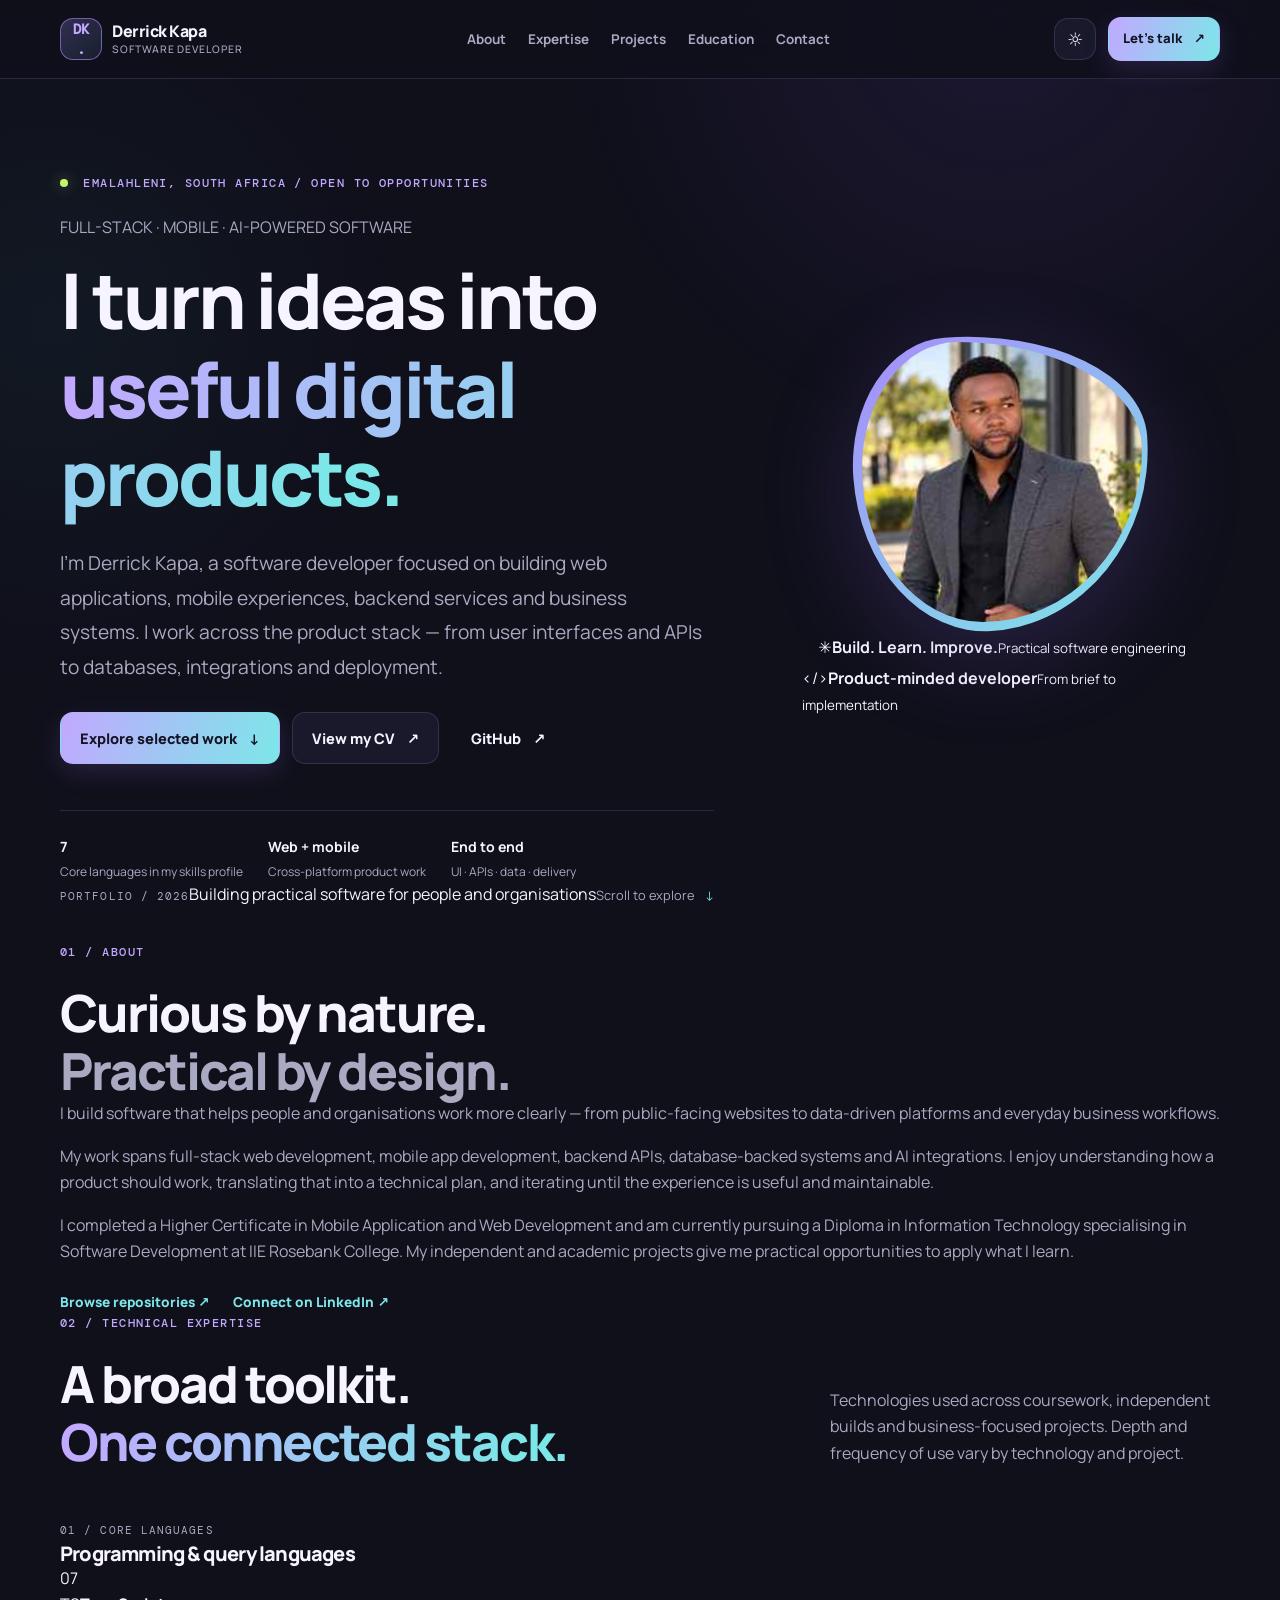
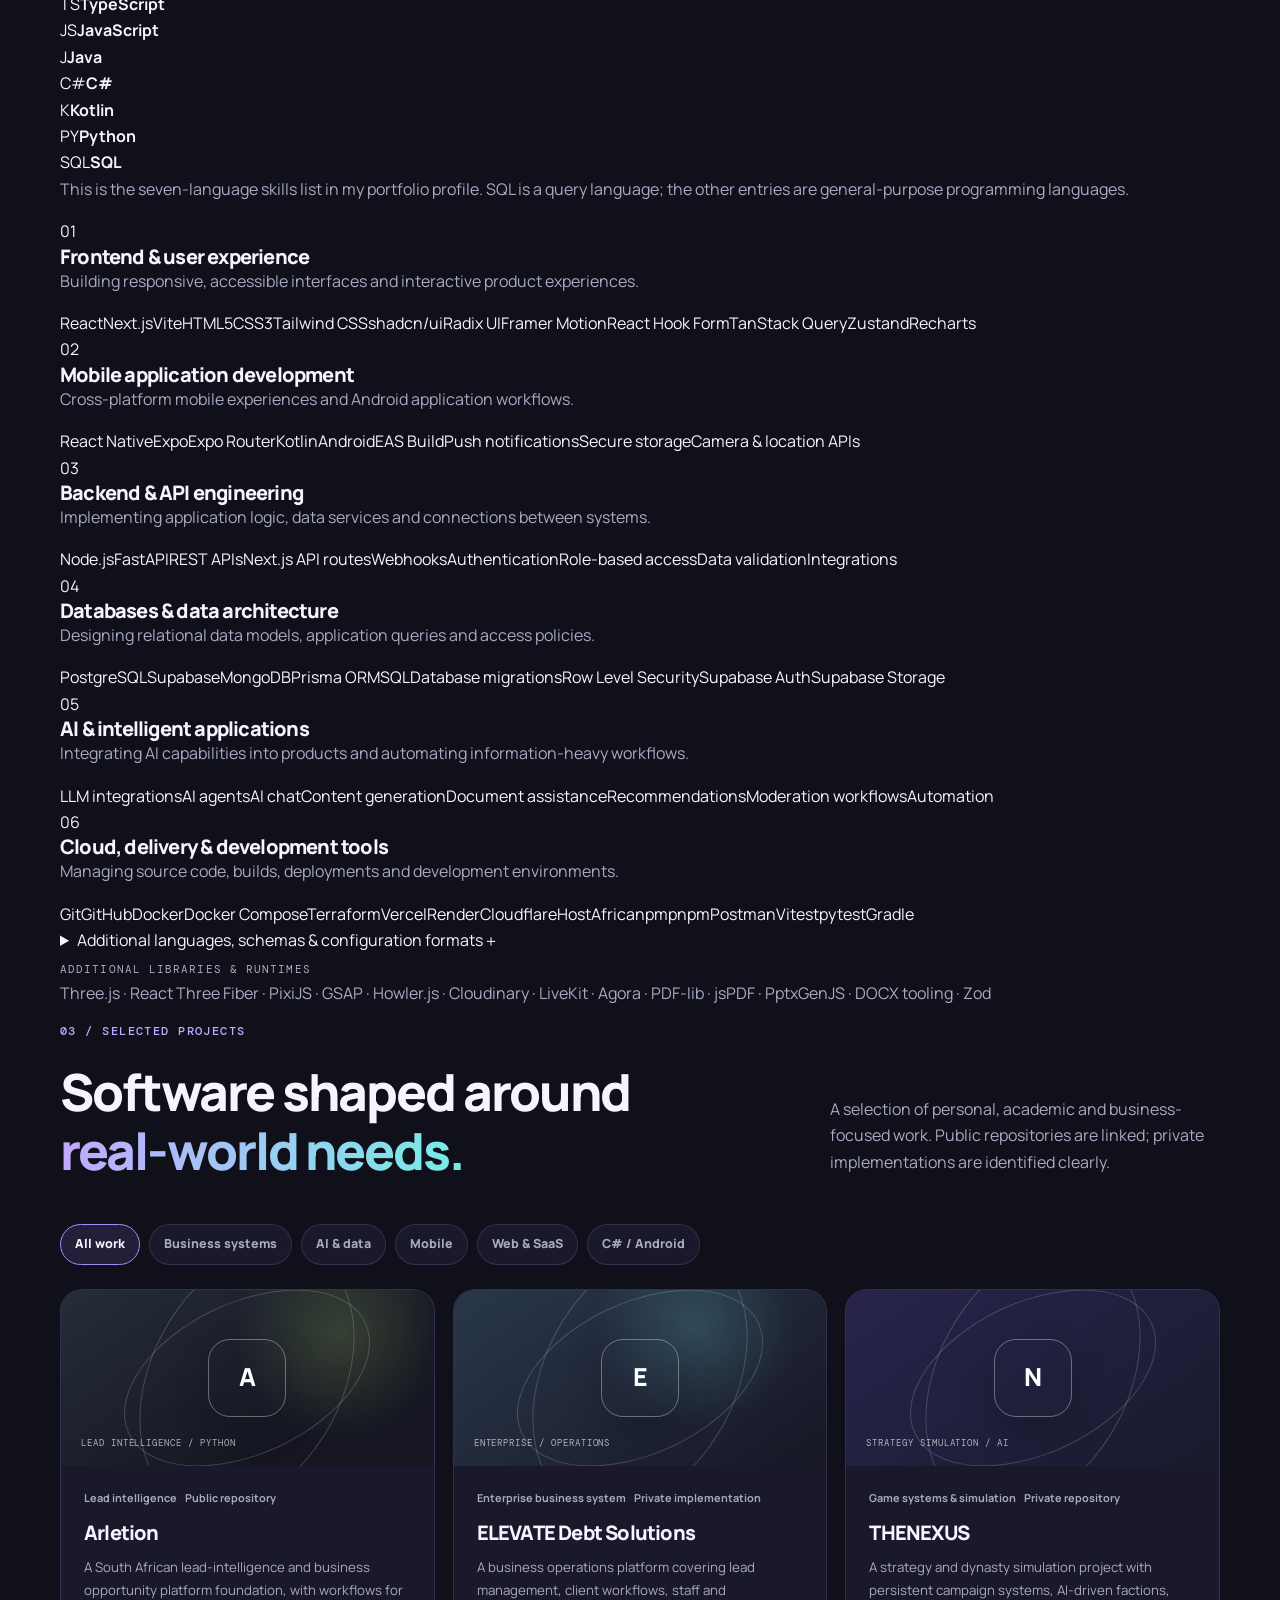
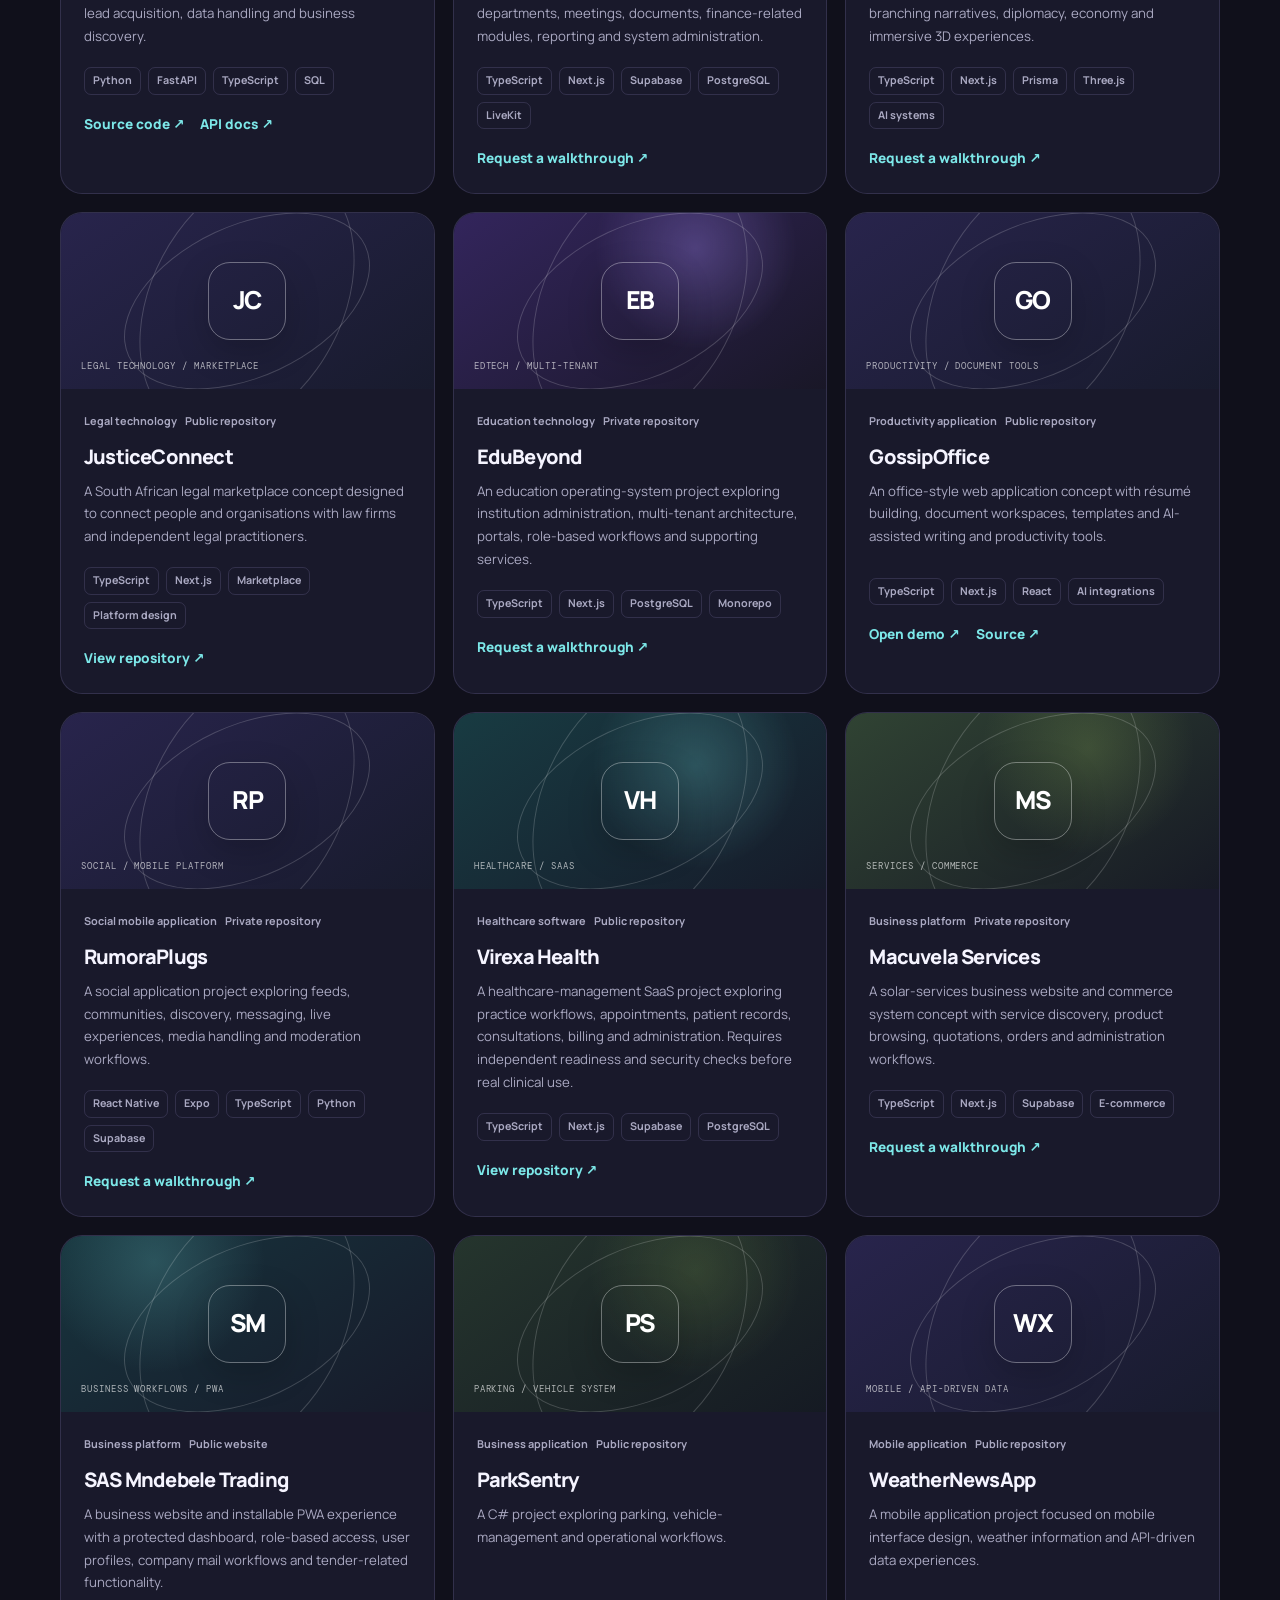
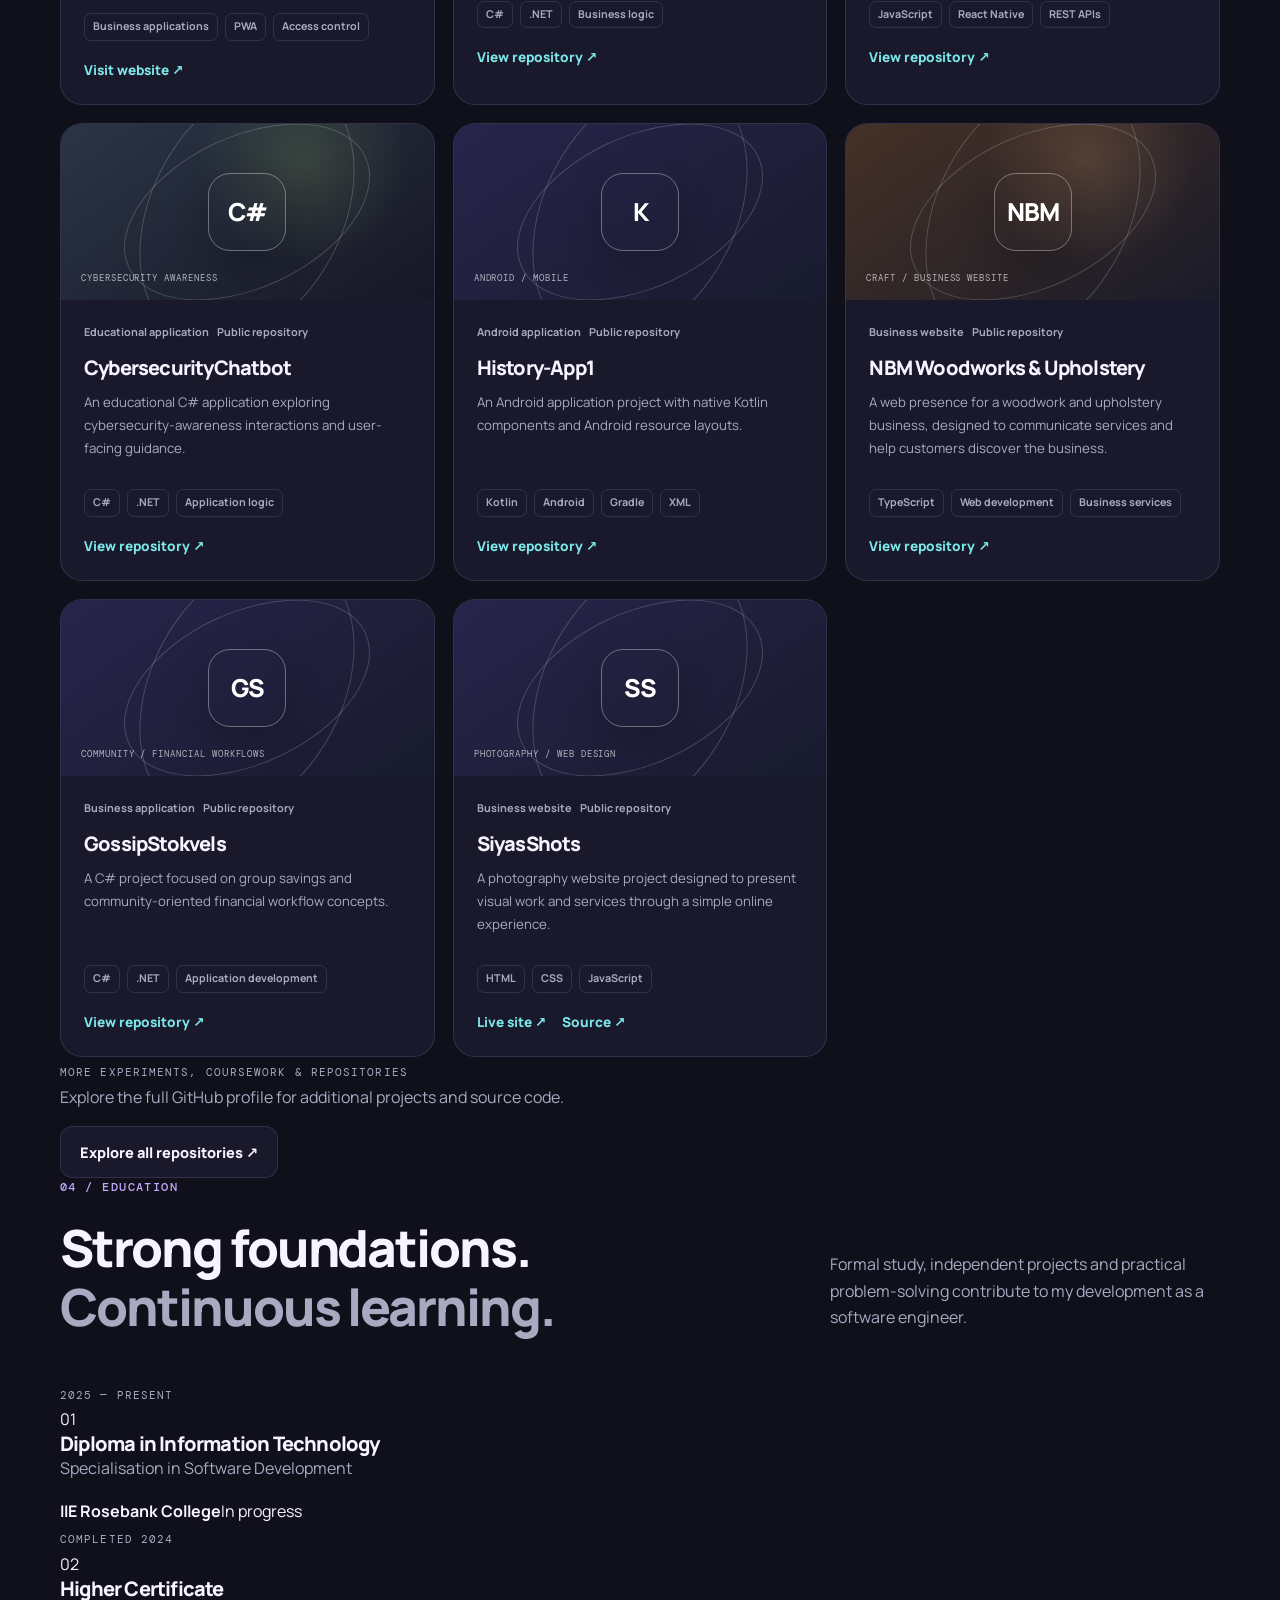
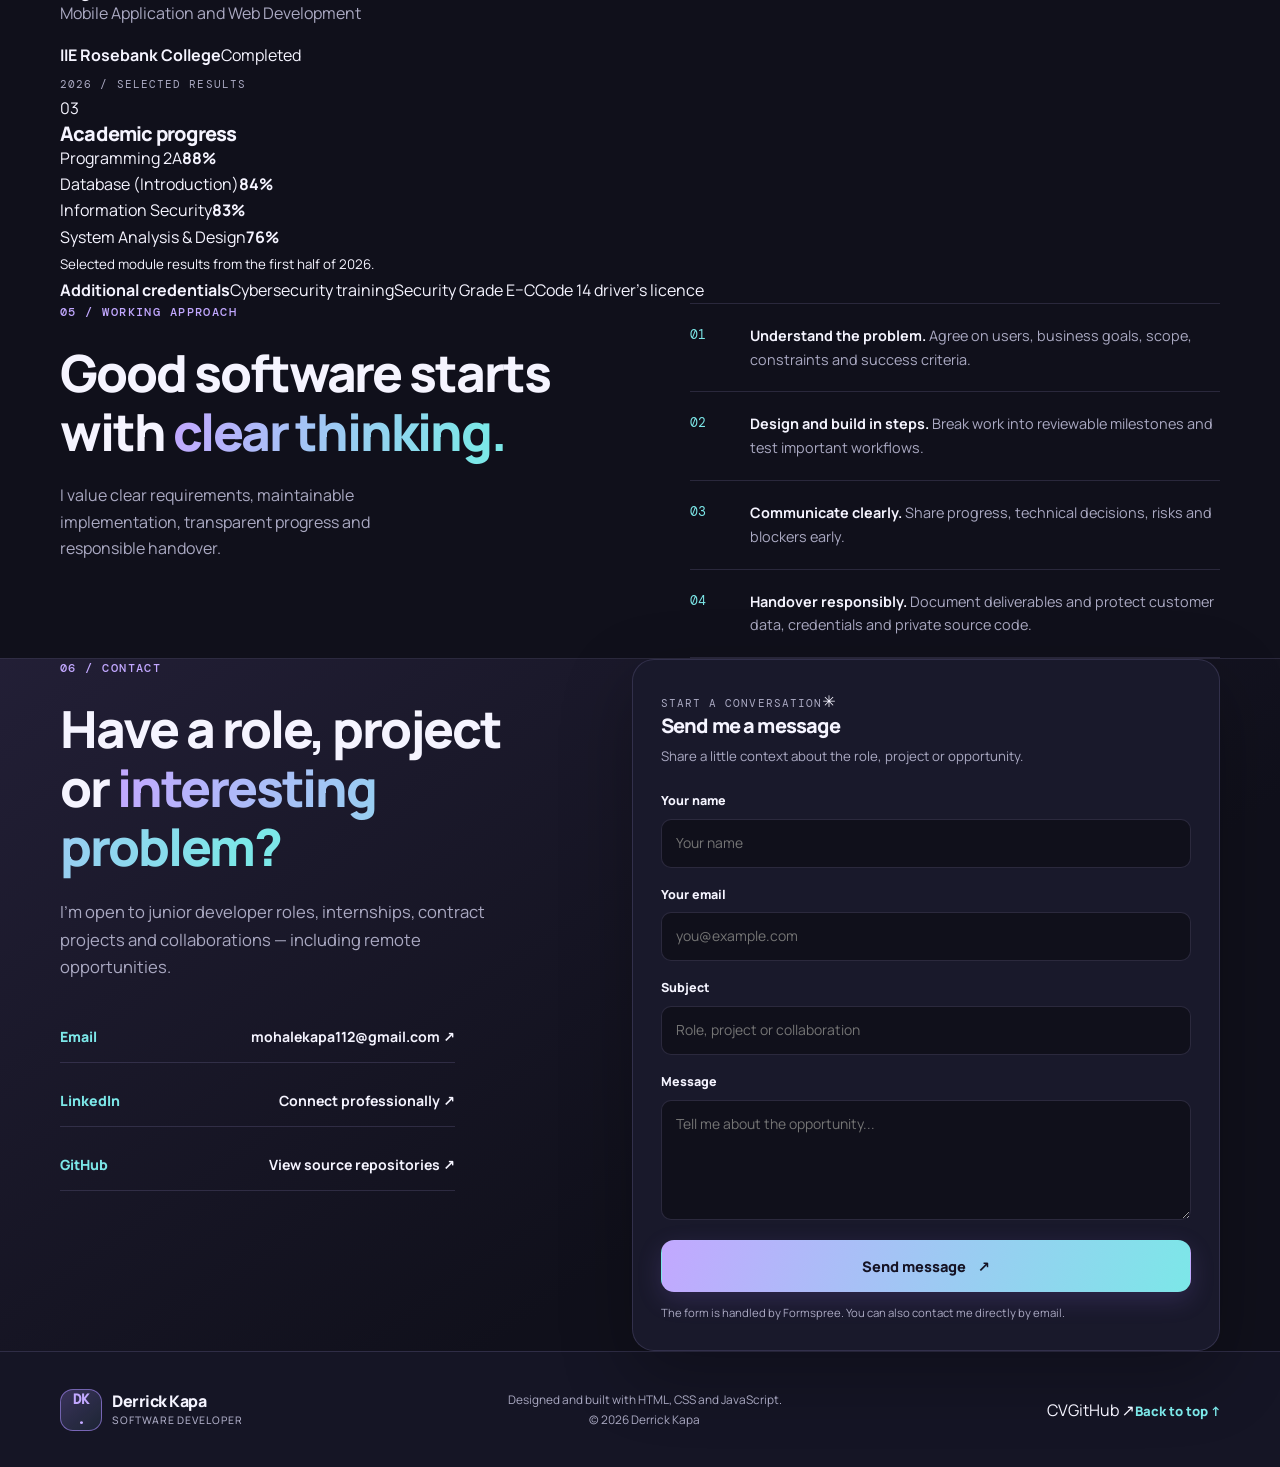
==== commit 18be6d38: "Modernise portfolio homepage and expand developer profile" ====
--- a/index.html
+++ b/index.html
@@ -3,25 +3,26 @@
 <head>
   <meta charset="utf-8">
   <meta name="viewport" content="width=device-width, initial-scale=1">
-  <title>Derrick Kapa | Software Developer — Web, Mobile & Business Systems</title>
-  <meta name="description" content="Portfolio of Derrick Kapa, a South African software developer building web, mobile and business applications. Explore selected projects, skills and contact details.">
-  <meta name="theme-color" content="#10101b">
+  <title>Derrick Kapa | Full-Stack Software Developer</title>
+  <meta name="description" content="Derrick Kapa is a South African software developer building full-stack web applications, mobile products, business systems and AI-powered software. Explore projects, technical skills and experience.">
+  <meta name="theme-color" content="#090914">
   <meta name="color-scheme" content="dark light">
+  <meta name="author" content="Derrick Aaron Mohale Kapa">
   <link rel="canonical" href="https://derrick121k.github.io/Portfolio/">
   <link rel="icon" href="assets/favicon.svg" type="image/svg+xml">
   <link rel="preconnect" href="https://fonts.googleapis.com">
   <link rel="preconnect" href="https://fonts.gstatic.com" crossorigin>
-  <link href="https://fonts.googleapis.com/css2?family=DM+Mono:wght@400;500&family=Manrope:wght@400;500;600;700;800&display=swap" rel="stylesheet">
+  <link href="https://fonts.googleapis.com/css2?family=DM+Mono:wght@400;500&family=Manrope:wght@400;500;600;700;800&family=Space+Grotesk:wght@500;600;700&display=swap" rel="stylesheet">
   <meta property="og:type" content="website">
   <meta property="og:locale" content="en_ZA">
   <meta property="og:site_name" content="Derrick Kapa — Developer Portfolio">
-  <meta property="og:title" content="Derrick Kapa | Software Developer">
-  <meta property="og:description" content="Web, mobile and business software projects by Derrick Kapa, based in South Africa.">
+  <meta property="og:title" content="Derrick Kapa | Full-Stack Software Developer">
+  <meta property="og:description" content="Web, mobile, backend, database and AI-powered software projects by Derrick Kapa.">
   <meta property="og:url" content="https://derrick121k.github.io/Portfolio/">
   <meta property="og:image" content="https://derrick121k.github.io/Portfolio/assets/me.jpg">
   <meta name="twitter:card" content="summary_large_image">
-  <meta name="twitter:title" content="Derrick Kapa | Software Developer">
-  <meta name="twitter:description" content="Web, mobile and business software projects by Derrick Kapa.">
+  <meta name="twitter:title" content="Derrick Kapa | Full-Stack Software Developer">
+  <meta name="twitter:description" content="Web, mobile, backend, database and AI-powered software projects by Derrick Kapa.">
   <meta name="twitter:image" content="https://derrick121k.github.io/Portfolio/assets/me.jpg">
   <script type="application/ld+json">
   {
@@ -33,10 +34,8 @@
     "jobTitle": "Software Developer",
     "email": "mailto:mohalekapa112@gmail.com",
     "address": {"@type": "PostalAddress", "addressLocality": "eMalahleni, Mpumalanga", "addressCountry": "ZA"},
-    "sameAs": [
-      "https://github.com/Derrick121K",
-      "https://www.linkedin.com/in/derrick-kapa-69bb1a195"
-    ]
+    "sameAs": ["https://github.com/Derrick121K", "https://www.linkedin.com/in/derrick-kapa-69bb1a195"],
+    "knowsAbout": ["TypeScript", "JavaScript", "Java", "C#", "Kotlin", "Python", "SQL", "Full-stack development", "React", "Next.js", "React Native", "Expo", "FastAPI", "Node.js", "PostgreSQL", "Supabase", "MongoDB", "AI integration"]
   }
   </script>
   <link rel="stylesheet" href="css/style.css">
@@ -44,180 +43,183 @@
 </head>
 <body>
   <a class="skip-link" href="#main">Skip to content</a>
+  <div class="site-noise" aria-hidden="true"></div>
   <header class="site-header">
     <div class="shell nav-wrap">
-      <a class="brand" href="#home" aria-label="Derrick Kapa home"><span class="brand-mark">DK</span><span>Derrick<span class="brand-accent">Kapa</span><small>Software Developer</small></span></a>
+      <a class="brand" href="#home" aria-label="Derrick Kapa home">
+        <span class="brand-mark">DK<span>.</span></span>
+        <span class="brand-name">Derrick Kapa<small>Software Developer</small></span>
+      </a>
       <button class="menu-toggle" id="menuToggle" type="button" aria-expanded="false" aria-controls="primaryNav" aria-label="Open navigation"><span></span><span></span></button>
       <nav id="primaryNav" class="primary-nav" aria-label="Primary navigation">
-        <a href="#about">About</a>
-        <a href="#skills">Skills</a>
-        <a href="#projects">Projects</a>
-        <a href="#journey">Education</a>
-        <a href="#contact">Contact</a>
+        <a href="#about">About</a><a href="#expertise">Expertise</a><a href="#projects">Projects</a><a href="#education">Education</a><a href="#contact">Contact</a>
       </nav>
       <div class="nav-actions">
         <button class="theme-toggle" id="themeToggle" type="button" aria-label="Switch to light theme" title="Toggle colour theme">◐</button>
-        <a class="button button-small button-outline nav-hire" href="#contact">Let's talk <span aria-hidden="true">↗</span></a>
+        <a class="button button-small button-primary nav-hire" href="#contact">Let's talk <span aria-hidden="true">↗</span></a>
       </div>
     </div>
   </header>
 
   <main id="main">
-    <section class="hero section-pad" id="home">
-      <div class="hero-glow hero-glow-one" aria-hidden="true"></div><div class="hero-glow hero-glow-two" aria-hidden="true"></div>
+    <section class="hero" id="home">
+      <div class="hero-orb hero-orb-one" aria-hidden="true"></div><div class="hero-orb hero-orb-two" aria-hidden="true"></div>
       <div class="shell hero-grid">
         <div class="hero-copy">
-          <p class="eyebrow"><span class="status-dot"></span> Based in South Africa · Open to opportunities</p>
-          <h1>I build <span class="gradient-text">useful software</span> for real-world problems.</h1>
-          <p class="hero-lead">I'm Derrick Kapa — a software developer focused on web applications, mobile experiences and business systems. I enjoy taking a problem from a clear brief to a working, understandable solution.</p>
+          <p class="eyebrow"><span class="status-dot"></span> eMalahleni, South Africa <span class="eyebrow-divider">/</span> Open to opportunities</p>
+          <p class="hero-kicker">FULL-STACK · MOBILE · AI-POWERED SOFTWARE</p>
+          <h1>I turn ideas into <span class="gradient-text">useful digital products.</span></h1>
+          <p class="hero-lead">I'm Derrick Kapa, a software developer focused on building web applications, mobile experiences, backend services and business systems. I work across the product stack — from user interfaces and APIs to databases, integrations and deployment.</p>
           <div class="hero-actions">
-            <a class="button button-primary" href="#projects">Explore my work <span aria-hidden="true">↓</span></a>
-            <a class="button button-outline" href="resume.html">View / print CV <span aria-hidden="true">↗</span></a>
+            <a class="button button-primary" href="#projects">Explore selected work <span aria-hidden="true">↓</span></a>
+            <a class="button button-outline" href="resume.html">View my CV <span aria-hidden="true">↗</span></a>
+            <a class="button button-quiet" href="https://github.com/Derrick121K" target="_blank" rel="noopener noreferrer">GitHub <span aria-hidden="true">↗</span></a>
           </div>
           <div class="hero-proof">
-            <div><strong>Web</strong><span>React · Next.js</span></div>
-            <div><strong>Mobile</strong><span>React Native · Expo</span></div>
-            <div><strong>Business</strong><span>Data · APIs · Workflows</span></div>
-          </div>
-        </div>
-        <div class="hero-visual" aria-label="Portrait of Derrick Kapa">
-          <div class="portrait-frame"><img src="assets/me.jpg" width="360" height="360" alt="Portrait of Derrick Kapa" fetchpriority="high"></div>
-          <div class="floating-label label-top"><span class="label-indicator"></span> Learning by building</div>
-          <div class="floating-label label-bottom"><span class="label-code">&lt;/&gt;</span> From idea to implementation</div>
-          <div class="orbit orbit-a" aria-hidden="true"></div><div class="orbit orbit-b" aria-hidden="true"></div>
-        </div>
-      </div>
-      <div class="shell hero-bottom"><span class="mono">PORTFOLIO / 2026</span><a href="#about" class="scroll-cue">Scroll to explore <span aria-hidden="true">↓</span></a><span class="mono">WEB · MOBILE · SOFTWARE</span></div>
-    </section>
-
-    <section class="section-pad" id="about">
-      <div class="shell section-grid">
-        <div><p class="eyebrow">01 / A little about me</p><h2>Curious developer.<br><span class="muted-heading">Practical mindset.</span></h2></div>
-        <div class="about-copy">
-          <p class="large-copy">I build applications that help people and organisations work more clearly — from public-facing websites to systems for managing data, users and everyday processes.</p>
-          <p>I'm completing a Diploma in Information Technology specialising in Software Development at IIE Rosebank College. I previously completed a Higher Certificate in Mobile Application and Web Development in 2024. My independent projects let me practise the full journey: understanding requirements, building interfaces, connecting data and refining the experience.</p>
-          <div class="about-links"><a href="https://github.com/Derrick121K?tab=repositories" target="_blank" rel="noopener noreferrer">Browse all repositories <span aria-hidden="true">↗</span></a><a href="https://www.linkedin.com/in/derrick-kapa-69bb1a195" target="_blank" rel="noopener noreferrer">Connect on LinkedIn <span aria-hidden="true">↗</span></a></div>
-        </div>
-      </div>
-    </section>
-
-    <section class="section-pad section-tint" id="skills">
+            <div><strong>7</strong><span>Core languages in my skills profile</span></div>
+            <div><strong>Web + mobile</strong><span>Cross-platform product work</span></div>
+            <div><strong>End to end</strong><span>UI · APIs · data · delivery</span></div>
+          </div>
+        </div>
+        <div class="hero-visual">
+          <div class="portrait-halo" aria-hidden="true"></div>
+          <div class="portrait-frame"><img src="assets/me.jpg" width="420" height="420" alt="Portrait of Derrick Kapa" fetchpriority="high"></div>
+          <div class="floating-card float-top"><span class="float-icon">✳</span><span><strong>Build. Learn. Improve.</strong><small>Practical software engineering</small></span></div>
+          <div class="floating-card float-bottom"><span class="code-token">&lt;/&gt;</span><span><strong>Product-minded developer</strong><small>From brief to implementation</small></span></div>
+          <div class="portrait-ring ring-one" aria-hidden="true"></div><div class="portrait-ring ring-two" aria-hidden="true"></div>
+        </div>
+      </div>
+      <div class="shell hero-footer"><span class="mono">PORTFOLIO / 2026</span><span class="hero-footer-note">Building practical software for people and organisations</span><a href="#about" class="scroll-cue">Scroll to explore <span aria-hidden="true">↓</span></a></div>
+    </section>
+
+    <section class="section section-about" id="about">
+      <div class="shell about-grid">
+        <div class="section-label"><p class="eyebrow">01 / About</p><h2>Curious by nature.<br><span class="muted-heading">Practical by design.</span></h2></div>
+        <div class="about-content">
+          <p class="about-statement">I build software that helps people and organisations work more clearly — from public-facing websites to data-driven platforms and everyday business workflows.</p>
+          <p>My work spans full-stack web development, mobile app development, backend APIs, database-backed systems and AI integrations. I enjoy understanding how a product should work, translating that into a technical plan, and iterating until the experience is useful and maintainable.</p>
+          <p>I completed a Higher Certificate in Mobile Application and Web Development and am currently pursuing a Diploma in Information Technology specialising in Software Development at IIE Rosebank College. My independent and academic projects give me practical opportunities to apply what I learn.</p>
+          <div class="about-links"><a href="https://github.com/Derrick121K?tab=repositories" target="_blank" rel="noopener noreferrer">Browse repositories ↗</a><a href="https://www.linkedin.com/in/derrick-kapa-69bb1a195" target="_blank" rel="noopener noreferrer">Connect on LinkedIn ↗</a></div>
+        </div>
+      </div>
+    </section>
+
+    <section class="section section-soft" id="expertise">
       <div class="shell">
-        <div class="section-heading"><div><p class="eyebrow">02 / Toolkit</p><h2>Skills I use to <span class="gradient-text">build and learn.</span></h2></div><p class="section-intro">A working toolkit developed through coursework, personal projects and practical software building.</p></div>
-        <div class="skill-grid">
-          <article class="skill-card"><span class="skill-number">01</span><h3>Web & UI</h3><p>Interfaces designed to be responsive, clear and easy to navigate.</p><div class="chip-list"><span>HTML</span><span>CSS</span><span>JavaScript</span><span>TypeScript</span><span>React</span><span>Next.js</span><span>Tailwind CSS</span></div></article>
-          <article class="skill-card"><span class="skill-number">02</span><h3>Mobile</h3><p>Cross-platform app experiences and mobile-focused interaction patterns.</p><div class="chip-list"><span>React Native</span><span>Expo</span><span>Kotlin</span><span>Android</span></div></article>
-          <article class="skill-card"><span class="skill-number">03</span><h3>Data & APIs</h3><p>Connecting application workflows to structured data and external services.</p><div class="chip-list"><span>SQL</span><span>PostgreSQL</span><span>Supabase</span><span>Prisma</span><span>MongoDB</span><span>REST APIs</span></div></article>
-          <article class="skill-card"><span class="skill-number">04</span><h3>Tools & software</h3><p>Building, debugging and maintaining applications across projects.</p><div class="chip-list"><span>Git</span><span>GitHub</span><span>Node.js</span><span>Python</span><span>C#</span><span>Java</span><span>Postman</span></div></article>
-        </div>
-        <p class="skill-footnote">Technologies vary by project. I keep learning and aim to describe implementation scope honestly.</p>
-      </div>
-    </section>
-
-    <section class="section-pad" id="projects">
+        <div class="section-heading"><div><p class="eyebrow">02 / Technical expertise</p><h2>A broad toolkit.<br><span class="gradient-text">One connected stack.</span></h2></div><p class="section-intro">Technologies used across coursework, independent builds and business-focused projects. Depth and frequency of use vary by technology and project.</p></div>
+        <div class="language-panel">
+          <div class="language-panel-head"><div><span class="mono">01 / CORE LANGUAGES</span><h3>Programming & query languages</h3></div><span class="language-count">07</span></div>
+          <div class="language-grid">
+            <div class="language-chip"><span>TS</span><strong>TypeScript</strong></div><div class="language-chip"><span>JS</span><strong>JavaScript</strong></div><div class="language-chip"><span>J</span><strong>Java</strong></div><div class="language-chip"><span>C#</span><strong>C#</strong></div><div class="language-chip"><span>K</span><strong>Kotlin</strong></div><div class="language-chip"><span>PY</span><strong>Python</strong></div><div class="language-chip"><span>SQL</span><strong>SQL</strong></div>
+          </div>
+          <p class="language-note">This is the seven-language skills list in my portfolio profile. SQL is a query language; the other entries are general-purpose programming languages.</p>
+        </div>
+
+        <div class="expertise-grid">
+          <article class="expertise-card"><div class="expertise-icon">01</div><h3>Frontend & user experience</h3><p>Building responsive, accessible interfaces and interactive product experiences.</p><div class="tag-list"><span>React</span><span>Next.js</span><span>Vite</span><span>HTML5</span><span>CSS3</span><span>Tailwind CSS</span><span>shadcn/ui</span><span>Radix UI</span><span>Framer Motion</span><span>React Hook Form</span><span>TanStack Query</span><span>Zustand</span><span>Recharts</span></div></article>
+          <article class="expertise-card"><div class="expertise-icon">02</div><h3>Mobile application development</h3><p>Cross-platform mobile experiences and Android application workflows.</p><div class="tag-list"><span>React Native</span><span>Expo</span><span>Expo Router</span><span>Kotlin</span><span>Android</span><span>EAS Build</span><span>Push notifications</span><span>Secure storage</span><span>Camera & location APIs</span></div></article>
+          <article class="expertise-card"><div class="expertise-icon">03</div><h3>Backend & API engineering</h3><p>Implementing application logic, data services and connections between systems.</p><div class="tag-list"><span>Node.js</span><span>FastAPI</span><span>REST APIs</span><span>Next.js API routes</span><span>Webhooks</span><span>Authentication</span><span>Role-based access</span><span>Data validation</span><span>Integrations</span></div></article>
+          <article class="expertise-card"><div class="expertise-icon">04</div><h3>Databases & data architecture</h3><p>Designing relational data models, application queries and access policies.</p><div class="tag-list"><span>PostgreSQL</span><span>Supabase</span><span>MongoDB</span><span>Prisma ORM</span><span>SQL</span><span>Database migrations</span><span>Row Level Security</span><span>Supabase Auth</span><span>Supabase Storage</span></div></article>
+          <article class="expertise-card"><div class="expertise-icon">05</div><h3>AI & intelligent applications</h3><p>Integrating AI capabilities into products and automating information-heavy workflows.</p><div class="tag-list"><span>LLM integrations</span><span>AI agents</span><span>AI chat</span><span>Content generation</span><span>Document assistance</span><span>Recommendations</span><span>Moderation workflows</span><span>Automation</span></div></article>
+          <article class="expertise-card"><div class="expertise-icon">06</div><h3>Cloud, delivery & development tools</h3><p>Managing source code, builds, deployments and development environments.</p><div class="tag-list"><span>Git</span><span>GitHub</span><span>Docker</span><span>Docker Compose</span><span>Terraform</span><span>Vercel</span><span>Render</span><span>Cloudflare</span><span>HostAfrica</span><span>npm</span><span>pnpm</span><span>Postman</span><span>Vitest</span><span>pytest</span><span>Gradle</span></div></article>
+        </div>
+
+        <details class="additional-tech">
+          <summary><span>Additional languages, schemas & configuration formats</span><span class="summary-icon">＋</span></summary>
+          <div class="additional-tech-body">
+            <div><strong>Additional scripting / infrastructure / DSL exposure</strong><p>HTML, CSS, Bash and shell scripting, PowerShell, HCL, Gradle build DSL, Prisma Schema and Mako templates.</p></div>
+            <div><strong>Configuration and data formats</strong><p>JSON, YAML, XML, TOML, INI, properties files, Markdown and Docker Compose configuration.</p></div>
+            <p class="small-disclaimer">Configuration formats and domain-specific schemas are listed separately from general-purpose programming languages.</p>
+          </div>
+        </details>
+        <div class="specialist-strip"><span class="mono">ADDITIONAL LIBRARIES & RUNTIMES</span><p>Three.js · React Three Fiber · PixiJS · GSAP · Howler.js · Cloudinary · LiveKit · Agora · PDF-lib · jsPDF · PptxGenJS · DOCX tooling · Zod</p></div>
+      </div>
+    </section>
+
+    <section class="section" id="projects">
       <div class="shell">
-        <div class="section-heading projects-heading"><div><p class="eyebrow">03 / Selected work</p><h2>Projects built around <span class="gradient-text">real needs.</span></h2></div><p class="section-intro">A selection of public work and private projects I can discuss where access is appropriate.</p></div>
+        <div class="section-heading"><div><p class="eyebrow">03 / Selected projects</p><h2>Software shaped around<br><span class="gradient-text">real-world needs.</span></h2></div><p class="section-intro">A selection of personal, academic and business-focused work. Public repositories are linked; private implementations are identified clearly.</p></div>
         <div class="filter-bar" role="group" aria-label="Filter projects">
-          <button class="filter-button is-active" type="button" data-filter="all" aria-pressed="true">All projects</button>
-          <button class="filter-button" type="button" data-filter="business" aria-pressed="false">Business systems</button>
-          <button class="filter-button" type="button" data-filter="web" aria-pressed="false">Web & SaaS</button>
-          <button class="filter-button" type="button" data-filter="mobile" aria-pressed="false">Mobile</button>
-          <button class="filter-button" type="button" data-filter="dotnet" aria-pressed="false">C# & security</button>
+          <button class="filter-button is-active" type="button" data-filter="all" aria-pressed="true">All work</button><button class="filter-button" type="button" data-filter="business" aria-pressed="false">Business systems</button><button class="filter-button" type="button" data-filter="ai" aria-pressed="false">AI & data</button><button class="filter-button" type="button" data-filter="mobile" aria-pressed="false">Mobile</button><button class="filter-button" type="button" data-filter="web" aria-pressed="false">Web & SaaS</button><button class="filter-button" type="button" data-filter="dotnet" aria-pressed="false">C# / Android</button>
         </div>
         <p id="projectCount" class="visually-hidden" aria-live="polite">Showing all projects</p>
         <div class="project-grid" id="projectGrid">
-          <article class="project-card project-card-featured" data-category="business web">
-            <div class="project-art art-arletion"><span class="project-glyph">A</span><span class="art-caption">LEAD INTELLIGENCE / PYTHON</span></div>
-            <div class="project-body"><div class="project-meta"><span>Business software</span><span class="private-tag public-tag">Public repository</span><span class="private-tag public-tag">Preview deployment</span></div><h3>Arletion</h3><p>A lead management and lead-intelligence platform foundation for organising business leads and acquisition workflows. This is a private preview for review and testing, not production use; its temporary database may expire, so do not enter real client data.</p><div class="tag-row"><span>Python</span><span>Lead workflows</span><span>Data integration</span></div><div class="project-links"><a class="text-link" href="https://arletion-web.onrender.com/" target="_blank" rel="noopener noreferrer">Open live preview ↗</a><a class="text-link" href="https://arletion-api.onrender.com/docs" target="_blank" rel="noopener noreferrer">API docs ↗</a><a class="text-link" href="https://github.com/Derrick121K/Arletion" target="_blank" rel="noopener noreferrer">Source ↗</a></div></div>
-          </article>
-          <article class="project-card" data-category="business web">
-            <div class="project-art art-sas"><span class="project-glyph">SM</span><span class="art-caption">BUSINESS WORKFLOWS / PWA</span></div>
-            <div class="project-body"><div class="project-meta"><span>Business platform</span><span class="private-tag">Private implementation</span></div><h3>SAS Mndebele Trading</h3><p>Business website and installable PWA with a protected dashboard, role-based access, user profiles, company mail workflows and tender-related functionality.</p><div class="tag-row"><span>PWA</span><span>Access control</span><span>Business workflows</span></div><a class="text-link" href="https://sasmndebele.co.za/" target="_blank" rel="noopener noreferrer">View public website <span aria-hidden="true">↗</span></a></div>
-          </article>
-          <article class="project-card" data-category="web business">
-            <div class="project-art art-edu"><span class="project-glyph">E+</span><span class="art-caption">MULTI-TENANT / EDUCATION</span></div>
-            <div class="project-body"><div class="project-meta"><span>Education technology</span><span class="private-tag">Private repository</span></div><h3>EduBeyond</h3><p>A configurable education-platform project exploring institution administration and connected learning workflows.</p><div class="tag-row"><span>TypeScript</span><span>Next.js</span><span>Data architecture</span></div><a class="text-link" href="mailto:mohalekapa112@gmail.com?subject=EduBeyond%20project%20walkthrough">Request a walkthrough <span aria-hidden="true">↗</span></a></div>
-          </article>
-          <article class="project-card" data-category="web business">
-            <div class="project-art art-virexa"><span class="project-glyph">VH</span><span class="art-caption">HEALTHCARE / SAAS</span></div>
-            <div class="project-body"><div class="project-meta"><span>Healthcare software</span><span class="private-tag public-tag">Public repository</span></div><h3>Virexa Health</h3><p>A healthcare-management SaaS project exploring digital workflows for practitioners and medical practices. It requires independent security and readiness checks before real clinical use.</p><div class="tag-row"><span>TypeScript</span><span>SaaS</span><span>Workflow design</span></div><a class="text-link" href="https://github.com/Derrick121K/Virexa-Healt" target="_blank" rel="noopener noreferrer">View repository <span aria-hidden="true">↗</span></a></div>
-          </article>
-          <article class="project-card" data-category="business dotnet">
-            <div class="project-art art-parksentry"><span class="project-glyph">P</span><span class="art-caption">PARKING / VEHICLE SAFETY</span></div>
-            <div class="project-body"><div class="project-meta"><span>Business application</span><span class="private-tag public-tag">Public repository</span></div><h3>ParkSentry</h3><p>A parking and vehicle-management project exploring operational workflows, vehicle records and safety-related features.</p><div class="tag-row"><span>C#</span><span>.NET</span><span>Business logic</span></div><a class="text-link" href="https://github.com/Derrick121K/Park-Sentry" target="_blank" rel="noopener noreferrer">View repository <span aria-hidden="true">↗</span></a></div>
-          </article>
-          <article class="project-card" data-category="web">
-            <img class="project-image" src="assets/project-gossipoffice.png" alt="GossipOffice application preview" loading="lazy" width="800" height="450">
-            <div class="project-body"><div class="project-meta"><span>Productivity web app</span><span class="private-tag public-tag">Public repository</span></div><h3>GossipOffice</h3><p>An office-style web app concept with résumé and document workflows, templates, and optional AI-assisted suggestions.</p><div class="tag-row"><span>TypeScript</span><span>Next.js</span><span>Document tools</span></div><div class="project-links"><a class="text-link" href="https://go-office.vercel.app/" target="_blank" rel="noopener noreferrer">Open demo ↗</a><a class="text-link" href="https://github.com/Derrick121K/GossipOffice" target="_blank" rel="noopener noreferrer">Source ↗</a></div></div>
-          </article>
-          <article class="project-card" data-category="mobile web">
-            <img class="project-image" src="assets/project-gossipa.png" alt="Gossipa mobile application preview" loading="lazy" width="800" height="450">
-            <div class="project-body"><div class="project-meta"><span>Social application</span><span class="private-tag">Private repository</span></div><h3>RumoraPlugs / Gossipa</h3><p>A social application project exploring feeds, discovery and communication features across mobile-oriented experiences.</p><div class="tag-row"><span>React Native</span><span>Expo</span><span>Supabase</span></div><a class="text-link" href="mailto:mohalekapa112@gmail.com?subject=Social%20app%20project%20walkthrough">Request a walkthrough <span aria-hidden="true">↗</span></a></div>
-          </article>
-          <article class="project-card" data-category="mobile">
-            <img class="project-image" src="assets/project-weather.png" alt="Weather mobile app preview" loading="lazy" width="800" height="450">
-            <div class="project-body"><div class="project-meta"><span>Mobile application</span><span class="private-tag public-tag">Public repository</span></div><h3>WeatherNewsApp</h3><p>A React Native project focused on mobile UI, weather information and API-driven data.</p><div class="tag-row"><span>JavaScript</span><span>React Native</span><span>REST APIs</span></div><div class="project-links"><a class="text-link" href="https://expo.dev/accounts/derrick112/projects/WeatherNewsApp" target="_blank" rel="noopener noreferrer">Expo project ↗</a><a class="text-link" href="https://github.com/Derrick121K/WeatherNewsApp" target="_blank" rel="noopener noreferrer">Source ↗</a></div></div>
-          </article>
-          <article class="project-card" data-category="web business">
-            <img class="project-image" src="assets/siy.png" alt="SiyasShots website preview" loading="lazy" width="800" height="450">
-            <div class="project-body"><div class="project-meta"><span>Business website</span><span class="private-tag public-tag">Public repository</span></div><h3>SiyasShots</h3><p>A photography website built to present visual work and services through a simple online experience.</p><div class="tag-row"><span>HTML</span><span>CSS</span><span>JavaScript</span></div><div class="project-links"><a class="text-link" href="https://derrick121k.github.io/SiyasShots/" target="_blank" rel="noopener noreferrer">Live site ↗</a><a class="text-link" href="https://github.com/Derrick121K/SiyasShots" target="_blank" rel="noopener noreferrer">Source ↗</a></div></div>
-          </article>
-          <article class="project-card" data-category="dotnet">
-            <div class="project-art art-cyber"><span class="project-glyph">C#</span><span class="art-caption">SECURITY AWARENESS / DESKTOP</span></div>
-            <div class="project-body"><div class="project-meta"><span>Desktop / learning</span><span class="private-tag public-tag">Public repository</span></div><h3>CybersecurityChatbot</h3><p>An educational C# application that explores security-awareness prompts, user interaction and input handling.</p><div class="tag-row"><span>C#</span><span>.NET</span><span>Validation</span></div><a class="text-link" href="https://github.com/Derrick121K/CybersecurityChatbot" target="_blank" rel="noopener noreferrer">View repository <span aria-hidden="true">↗</span></a></div>
-          </article>
-          <article class="project-card" data-category="business web">
-            <div class="project-art art-nbm"><span class="project-glyph">NBM</span><span class="art-caption">CRAFT / BUSINESS WEBSITE</span></div>
-            <div class="project-body"><div class="project-meta"><span>Business website</span><span class="private-tag public-tag">Public repository</span></div><h3>NBM Woodworks & Upholstery</h3><p>A web presence for a furniture, woodwork and upholstery business, built to communicate services and help customers discover the business.</p><div class="tag-row"><span>TypeScript</span><span>Web design</span><span>Business services</span></div><a class="text-link" href="https://github.com/Derrick121K/NBM-Woodworks-Upholstery" target="_blank" rel="noopener noreferrer">View repository <span aria-hidden="true">↗</span></a></div>
-          </article>
-          <article class="project-card" data-category="business web">
-            <div class="project-art art-elevate"><span class="project-glyph">EDS</span><span class="art-caption">OPERATIONS / LEAD WORKFLOWS</span></div>
-            <div class="project-body"><div class="project-meta"><span>Business operations</span><span class="private-tag">Private implementation</span></div><h3>ELEVATE Debt Solutions</h3><p>A private business-operations system spanning lead workflows, client and staff administration, reporting, documents, finance-related modules and integration management.</p><div class="tag-row"><span>TypeScript</span><span>Workflow systems</span><span>Role-based operations</span></div><a class="text-link" href="mailto:mohalekapa112@gmail.com?subject=ELEVATE%20project%20walkthrough">Request a walkthrough <span aria-hidden="true">↗</span></a></div>
-          </article>
-          <article class="project-card" data-category="business web">
-            <div class="project-art art-macuvela"><span class="project-glyph">MS</span><span class="art-caption">SOLAR SERVICES / COMMERCE</span></div>
-            <div class="project-body"><div class="project-meta"><span>Business website / store</span><span class="private-tag">Private repository</span></div><h3>Macuvela Services</h3><p>A private online-store project for a solar-services business, intended to give customers a clear place to explore services and products.</p><div class="tag-row"><span>Web application</span><span>E-commerce workflows</span><span>Business services</span></div><a class="text-link" href="mailto:mohalekapa112@gmail.com?subject=Macuvela%20Services%20project%20walkthrough">Request a walkthrough <span aria-hidden="true">↗</span></a></div>
-          </article>
-        </div>
-        <div class="projects-foot"><span class="mono">MORE PROJECTS, EXPERIMENTS & COURSEWORK</span><a class="button button-outline" href="https://github.com/Derrick121K?tab=repositories" target="_blank" rel="noopener noreferrer">Explore GitHub <span aria-hidden="true">↗</span></a></div>
-      </div>
-    </section>
-
-    <section class="section-pad section-tint" id="journey">
+          <article class="project-card project-featured" data-category="business ai web"><div class="project-art art-arletion"><span class="project-glyph">A</span><span class="art-caption">LEAD INTELLIGENCE / PYTHON</span></div><div class="project-body"><div class="project-meta"><span>Lead intelligence</span><span class="status-tag status-public">Public repository</span></div><h3>Arletion</h3><p>A South African lead-intelligence and business opportunity platform foundation, with workflows for lead acquisition, data handling and business discovery.</p><div class="tag-row"><span>Python</span><span>FastAPI</span><span>TypeScript</span><span>SQL</span></div><div class="project-links"><a class="text-link" href="https://github.com/Derrick121K/Arletion" target="_blank" rel="noopener noreferrer">Source code ↗</a><a class="text-link" href="https://arletion-api.onrender.com/docs" target="_blank" rel="noopener noreferrer">API docs ↗</a></div></div></article>
+          <article class="project-card" data-category="business web"><div class="project-art art-elevate"><span class="project-glyph">E</span><span class="art-caption">ENTERPRISE / OPERATIONS</span></div><div class="project-body"><div class="project-meta"><span>Enterprise business system</span><span class="status-tag status-private">Private implementation</span></div><h3>ELEVATE Debt Solutions</h3><p>A business operations platform covering lead management, client workflows, staff and departments, meetings, documents, finance-related modules, reporting and system administration.</p><div class="tag-row"><span>TypeScript</span><span>Next.js</span><span>Supabase</span><span>PostgreSQL</span><span>LiveKit</span></div><a class="text-link" href="mailto:mohalekapa112@gmail.com?subject=ELEVATE%20project%20walkthrough">Request a walkthrough ↗</a></div></article>
+          <article class="project-card" data-category="ai web"><div class="project-art art-nexus"><span class="project-glyph">N</span><span class="art-caption">STRATEGY SIMULATION / AI</span></div><div class="project-body"><div class="project-meta"><span>Game systems & simulation</span><span class="status-tag status-private">Private repository</span></div><h3>THENEXUS</h3><p>A strategy and dynasty simulation project with persistent campaign systems, AI-driven factions, branching narratives, diplomacy, economy and immersive 3D experiences.</p><div class="tag-row"><span>TypeScript</span><span>Next.js</span><span>Prisma</span><span>Three.js</span><span>AI systems</span></div><a class="text-link" href="mailto:mohalekapa112@gmail.com?subject=THENEXUS%20project%20walkthrough">Request a walkthrough ↗</a></div></article>
+          <article class="project-card" data-category="web business"><div class="project-art art-justice"><span class="project-glyph">JC</span><span class="art-caption">LEGAL TECHNOLOGY / MARKETPLACE</span></div><div class="project-body"><div class="project-meta"><span>Legal technology</span><span class="status-tag status-public">Public repository</span></div><h3>JusticeConnect</h3><p>A South African legal marketplace concept designed to connect people and organisations with law firms and independent legal practitioners.</p><div class="tag-row"><span>TypeScript</span><span>Next.js</span><span>Marketplace</span><span>Platform design</span></div><a class="text-link" href="https://github.com/Derrick121K/justiceconnect" target="_blank" rel="noopener noreferrer">View repository ↗</a></div></article>
+          <article class="project-card" data-category="web business"><div class="project-art art-edu"><span class="project-glyph">EB</span><span class="art-caption">EDTECH / MULTI-TENANT</span></div><div class="project-body"><div class="project-meta"><span>Education technology</span><span class="status-tag status-private">Private repository</span></div><h3>EduBeyond</h3><p>An education operating-system project exploring institution administration, multi-tenant architecture, portals, role-based workflows and supporting services.</p><div class="tag-row"><span>TypeScript</span><span>Next.js</span><span>PostgreSQL</span><span>Monorepo</span></div><a class="text-link" href="mailto:mohalekapa112@gmail.com?subject=EduBeyond%20project%20walkthrough">Request a walkthrough ↗</a></div></article>
+          <article class="project-card" data-category="web ai"><div class="project-art art-office"><span class="project-glyph">GO</span><span class="art-caption">PRODUCTIVITY / DOCUMENT TOOLS</span></div><div class="project-body"><div class="project-meta"><span>Productivity application</span><span class="status-tag status-public">Public repository</span></div><h3>GossipOffice</h3><p>An office-style web application concept with résumé building, document workspaces, templates and AI-assisted writing and productivity tools.</p><div class="tag-row"><span>TypeScript</span><span>Next.js</span><span>React</span><span>AI integrations</span></div><div class="project-links"><a class="text-link" href="https://go-office.vercel.app/" target="_blank" rel="noopener noreferrer">Open demo ↗</a><a class="text-link" href="https://github.com/Derrick121K/GossipOffice" target="_blank" rel="noopener noreferrer">Source ↗</a></div></div></article>
+          <article class="project-card" data-category="mobile ai"><div class="project-art art-rumora"><span class="project-glyph">RP</span><span class="art-caption">SOCIAL / MOBILE PLATFORM</span></div><div class="project-body"><div class="project-meta"><span>Social mobile application</span><span class="status-tag status-private">Private repository</span></div><h3>RumoraPlugs</h3><p>A social application project exploring feeds, communities, discovery, messaging, live experiences, media handling and moderation workflows.</p><div class="tag-row"><span>React Native</span><span>Expo</span><span>TypeScript</span><span>Python</span><span>Supabase</span></div><a class="text-link" href="mailto:mohalekapa112@gmail.com?subject=RumoraPlugs%20project%20walkthrough">Request a walkthrough ↗</a></div></article>
+          <article class="project-card" data-category="web business"><div class="project-art art-virexa"><span class="project-glyph">VH</span><span class="art-caption">HEALTHCARE / SAAS</span></div><div class="project-body"><div class="project-meta"><span>Healthcare software</span><span class="status-tag status-public">Public repository</span></div><h3>Virexa Health</h3><p>A healthcare-management SaaS project exploring practice workflows, appointments, patient records, consultations, billing and administration. Requires independent readiness and security checks before real clinical use.</p><div class="tag-row"><span>TypeScript</span><span>Next.js</span><span>Supabase</span><span>PostgreSQL</span></div><a class="text-link" href="https://github.com/Derrick121K/Virexa-Healt" target="_blank" rel="noopener noreferrer">View repository ↗</a></div></article>
+          <article class="project-card" data-category="business web"><div class="project-art art-macuvela"><span class="project-glyph">MS</span><span class="art-caption">SERVICES / COMMERCE</span></div><div class="project-body"><div class="project-meta"><span>Business platform</span><span class="status-tag status-private">Private repository</span></div><h3>Macuvela Services</h3><p>A solar-services business website and commerce system concept with service discovery, product browsing, quotations, orders and administration workflows.</p><div class="tag-row"><span>TypeScript</span><span>Next.js</span><span>Supabase</span><span>E-commerce</span></div><a class="text-link" href="mailto:mohalekapa112@gmail.com?subject=Macuvela%20Services%20project%20walkthrough">Request a walkthrough ↗</a></div></article>
+          <article class="project-card" data-category="business web"><div class="project-art art-sas"><span class="project-glyph">SM</span><span class="art-caption">BUSINESS WORKFLOWS / PWA</span></div><div class="project-body"><div class="project-meta"><span>Business platform</span><span class="status-tag status-live">Public website</span></div><h3>SAS Mndebele Trading</h3><p>A business website and installable PWA experience with a protected dashboard, role-based access, user profiles, company mail workflows and tender-related functionality.</p><div class="tag-row"><span>Business applications</span><span>PWA</span><span>Access control</span></div><a class="text-link" href="https://sasmndebele.co.za/" target="_blank" rel="noopener noreferrer">Visit website ↗</a></div></article>
+          <article class="project-card" data-category="business dotnet"><div class="project-art art-parksentry"><span class="project-glyph">PS</span><span class="art-caption">PARKING / VEHICLE SYSTEM</span></div><div class="project-body"><div class="project-meta"><span>Business application</span><span class="status-tag status-public">Public repository</span></div><h3>ParkSentry</h3><p>A C# project exploring parking, vehicle-management and operational workflows.</p><div class="tag-row"><span>C#</span><span>.NET</span><span>Business logic</span></div><a class="text-link" href="https://github.com/Derrick121K/Park-Sentry" target="_blank" rel="noopener noreferrer">View repository ↗</a></div></article>
+          <article class="project-card" data-category="mobile"><div class="project-art art-weather"><span class="project-glyph">WX</span><span class="art-caption">MOBILE / API-DRIVEN DATA</span></div><div class="project-body"><div class="project-meta"><span>Mobile application</span><span class="status-tag status-public">Public repository</span></div><h3>WeatherNewsApp</h3><p>A mobile application project focused on mobile interface design, weather information and API-driven data experiences.</p><div class="tag-row"><span>JavaScript</span><span>React Native</span><span>REST APIs</span></div><a class="text-link" href="https://github.com/Derrick121K/WeatherNewsApp" target="_blank" rel="noopener noreferrer">View repository ↗</a></div></article>
+          <article class="project-card" data-category="dotnet"><div class="project-art art-cyber"><span class="project-glyph">C#</span><span class="art-caption">CYBERSECURITY AWARENESS</span></div><div class="project-body"><div class="project-meta"><span>Educational application</span><span class="status-tag status-public">Public repository</span></div><h3>CybersecurityChatbot</h3><p>An educational C# application exploring cybersecurity-awareness interactions and user-facing guidance.</p><div class="tag-row"><span>C#</span><span>.NET</span><span>Application logic</span></div><a class="text-link" href="https://github.com/Derrick121K/CybersecurityChatbot" target="_blank" rel="noopener noreferrer">View repository ↗</a></div></article>
+          <article class="project-card" data-category="mobile dotnet"><div class="project-art art-history"><span class="project-glyph">K</span><span class="art-caption">ANDROID / MOBILE</span></div><div class="project-body"><div class="project-meta"><span>Android application</span><span class="status-tag status-public">Public repository</span></div><h3>History-App1</h3><p>An Android application project with native Kotlin components and Android resource layouts.</p><div class="tag-row"><span>Kotlin</span><span>Android</span><span>Gradle</span><span>XML</span></div><a class="text-link" href="https://github.com/Derrick121K/History-App1" target="_blank" rel="noopener noreferrer">View repository ↗</a></div></article>
+          <article class="project-card" data-category="business web"><div class="project-art art-nbm"><span class="project-glyph">NBM</span><span class="art-caption">CRAFT / BUSINESS WEBSITE</span></div><div class="project-body"><div class="project-meta"><span>Business website</span><span class="status-tag status-public">Public repository</span></div><h3>NBM Woodworks & Upholstery</h3><p>A web presence for a woodwork and upholstery business, designed to communicate services and help customers discover the business.</p><div class="tag-row"><span>TypeScript</span><span>Web development</span><span>Business services</span></div><a class="text-link" href="https://github.com/Derrick121K/NBM-Woodworks-Upholstery" target="_blank" rel="noopener noreferrer">View repository ↗</a></div></article>
+          <article class="project-card" data-category="dotnet"><div class="project-art art-stokvel"><span class="project-glyph">GS</span><span class="art-caption">COMMUNITY / FINANCIAL WORKFLOWS</span></div><div class="project-body"><div class="project-meta"><span>Business application</span><span class="status-tag status-public">Public repository</span></div><h3>GossipStokvels</h3><p>A C# project focused on group savings and community-oriented financial workflow concepts.</p><div class="tag-row"><span>C#</span><span>.NET</span><span>Application development</span></div><a class="text-link" href="https://github.com/Derrick121K/GossipStokvels" target="_blank" rel="noopener noreferrer">View repository ↗</a></div></article>
+          <article class="project-card" data-category="web"><div class="project-art art-siyas"><span class="project-glyph">SS</span><span class="art-caption">PHOTOGRAPHY / WEB DESIGN</span></div><div class="project-body"><div class="project-meta"><span>Business website</span><span class="status-tag status-public">Public repository</span></div><h3>SiyasShots</h3><p>A photography website project designed to present visual work and services through a simple online experience.</p><div class="tag-row"><span>HTML</span><span>CSS</span><span>JavaScript</span></div><div class="project-links"><a class="text-link" href="https://derrick121k.github.io/SiyasShots/" target="_blank" rel="noopener noreferrer">Live site ↗</a><a class="text-link" href="https://github.com/Derrick121K/SiyasShots" target="_blank" rel="noopener noreferrer">Source ↗</a></div></div></article>
+        </div>
+        <div class="projects-footer"><div><span class="mono">MORE EXPERIMENTS, COURSEWORK & REPOSITORIES</span><p>Explore the full GitHub profile for additional projects and source code.</p></div><a class="button button-outline" href="https://github.com/Derrick121K?tab=repositories" target="_blank" rel="noopener noreferrer">Explore all repositories ↗</a></div>
+      </div>
+    </section>
+
+    <section class="section section-soft" id="education">
       <div class="shell">
-        <div class="section-heading"><div><p class="eyebrow">04 / Learning journey</p><h2>Strong foundations.<br><span class="muted-heading">Always improving.</span></h2></div><p class="section-intro">Formal study and independent projects work together to strengthen my software development practice.</p></div>
-        <div class="journey-grid">
-          <article class="journey-card"><span class="journey-date">2025 — Present</span><h3>Diploma in Information Technology</h3><p>Software Development · IIE Rosebank College</p><span class="journey-status">In progress</span></article>
-          <article class="journey-card"><span class="journey-date">2024</span><h3>Higher Certificate</h3><p>Mobile Application and Web Development · IIE Rosebank College</p><span class="journey-status">Completed</span></article>
-          <article class="journey-card journey-highlight"><span class="journey-date">2026 · Selected module results</span><h3>Academic progress</h3><div class="results-row"><span>Programming 2A</span><strong>88%</strong></div><div class="results-row"><span>Database (Introduction)</span><strong>84%</strong></div><div class="results-row"><span>Information Security</span><strong>83%</strong></div><div class="results-row"><span>System Analysis & Design</span><strong>76%</strong></div><p class="small-note">Selected module results from the first half of 2026.</p></article>
-        </div>
-      </div>
-    </section>
-
-    <section class="section-pad approach-section" id="approach">
+        <div class="section-heading"><div><p class="eyebrow">04 / Education</p><h2>Strong foundations.<br><span class="muted-heading">Continuous learning.</span></h2></div><p class="section-intro">Formal study, independent projects and practical problem-solving contribute to my development as a software engineer.</p></div>
+        <div class="education-grid">
+          <article class="education-card"><span class="mono">2025 — PRESENT</span><div class="education-mark">01</div><h3>Diploma in Information Technology</h3><p>Specialisation in Software Development</p><strong>IIE Rosebank College</strong><span class="education-status">In progress</span></article>
+          <article class="education-card"><span class="mono">COMPLETED 2024</span><div class="education-mark">02</div><h3>Higher Certificate</h3><p>Mobile Application and Web Development</p><strong>IIE Rosebank College</strong><span class="education-status">Completed</span></article>
+          <article class="education-card education-results"><span class="mono">2026 / SELECTED RESULTS</span><div class="education-mark">03</div><h3>Academic progress</h3><div class="result-row"><span>Programming 2A</span><strong>88%</strong></div><div class="result-row"><span>Database (Introduction)</span><strong>84%</strong></div><div class="result-row"><span>Information Security</span><strong>83%</strong></div><div class="result-row"><span>System Analysis & Design</span><strong>76%</strong></div><small>Selected module results from the first half of 2026.</small></article>
+        </div>
+        <div class="credentials-line"><strong>Additional credentials</strong><span>Cybersecurity training</span><span>Security Grade E–C</span><span>Code 14 driver's licence</span></div>
+      </div>
+    </section>
+
+    <section class="section section-approach" id="approach">
       <div class="shell approach-grid">
-        <div><p class="eyebrow">05 / How I work</p><h2>Good work starts with <span class="gradient-text">clear communication.</span></h2><p class="section-intro">I value realistic scope, steady progress and solutions people can understand and maintain.</p></div>
-        <div class="approach-list"><div><span>01</span><p><strong>Understand the need.</strong> Agree on the problem, users, deadline and success criteria.</p></div><div><span>02</span><p><strong>Build in steps.</strong> Keep work reviewable and raise blockers early.</p></div><div><span>03</span><p><strong>Handover responsibly.</strong> Document what is delivered and protect private data and credentials.</p></div></div>
-      </div>
-    </section>
-
-    <section class="section-pad contact-section" id="contact">
+        <div><p class="eyebrow">05 / Working approach</p><h2>Good software starts with <span class="gradient-text">clear thinking.</span></h2><p class="section-intro">I value clear requirements, maintainable implementation, transparent progress and responsible handover.</p></div>
+        <div class="approach-list">
+          <div><span>01</span><p><strong>Understand the problem.</strong> Agree on users, business goals, scope, constraints and success criteria.</p></div>
+          <div><span>02</span><p><strong>Design and build in steps.</strong> Break work into reviewable milestones and test important workflows.</p></div>
+          <div><span>03</span><p><strong>Communicate clearly.</strong> Share progress, technical decisions, risks and blockers early.</p></div>
+          <div><span>04</span><p><strong>Handover responsibly.</strong> Document deliverables and protect customer data, credentials and private source code.</p></div>
+        </div>
+      </div>
+    </section>
+
+    <section class="section contact-section" id="contact">
       <div class="shell contact-grid">
-        <div><p class="eyebrow">06 / Contact</p><h2>Have a role, brief or idea?</h2><p class="contact-lead">I welcome conversations about junior developer roles, internships, software projects and collaborations.</p><div class="contact-direct"><a href="mailto:mohalekapa112@gmail.com">mohalekapa112@gmail.com <span aria-hidden="true">↗</span></a><a href="https://www.linkedin.com/in/derrick-kapa-69bb1a195" target="_blank" rel="noopener noreferrer">Connect on LinkedIn <span aria-hidden="true">↗</span></a><a href="https://github.com/Derrick121K" target="_blank" rel="noopener noreferrer">GitHub profile <span aria-hidden="true">↗</span></a></div></div>
+        <div><p class="eyebrow">06 / Contact</p><h2>Have a role, project or <span class="gradient-text">interesting problem?</span></h2><p class="contact-lead">I'm open to junior developer roles, internships, contract projects and collaborations — including remote opportunities.</p>
+          <div class="contact-direct">
+            <a href="mailto:mohalekapa112@gmail.com"><span>Email</span><strong>mohalekapa112@gmail.com ↗</strong></a>
+            <a href="https://www.linkedin.com/in/derrick-kapa-69bb1a195" target="_blank" rel="noopener noreferrer"><span>LinkedIn</span><strong>Connect professionally ↗</strong></a>
+            <a href="https://github.com/Derrick121K" target="_blank" rel="noopener noreferrer"><span>GitHub</span><strong>View source repositories ↗</strong></a>
+          </div>
+        </div>
         <form class="contact-form" id="contactForm" action="https://formspree.io/f/mkoppyad" method="POST">
-          <h3>Send a message</h3>
-          <p>Include a little context so I can respond usefully.</p>
-          <label for="contactName">Your name</label><input id="contactName" name="name" type="text" autocomplete="name" placeholder="Name" required>
+          <div class="form-topline"><span class="mono">START A CONVERSATION</span><span class="form-spark">✳</span></div>
+          <h3>Send me a message</h3><p>Share a little context about the role, project or opportunity.</p>
+          <label for="contactName">Your name</label><input id="contactName" name="name" type="text" autocomplete="name" placeholder="Your name" required>
           <label for="contactEmail">Your email</label><input id="contactEmail" name="email" type="email" autocomplete="email" placeholder="you@example.com" required>
-          <label for="contactSubject">Subject</label><input id="contactSubject" name="subject" type="text" placeholder="Job opportunity or project" required>
-          <label for="contactMessage">Message</label><textarea id="contactMessage" name="message" rows="4" placeholder="Tell me about the opportunity or project..." required></textarea>
+          <label for="contactSubject">Subject</label><input id="contactSubject" name="subject" type="text" placeholder="Role, project or collaboration" required>
+          <label for="contactMessage">Message</label><textarea id="contactMessage" name="message" rows="4" placeholder="Tell me about the opportunity..." required></textarea>
           <input type="text" name="_gotcha" class="honeypot" tabindex="-1" autocomplete="off" aria-hidden="true">
           <button class="button button-primary form-submit" type="submit">Send message <span aria-hidden="true">↗</span></button>
-          <p class="form-note">The form is handled by Formspree. You can also email me directly.</p>
+          <p class="form-note">The form is handled by Formspree. You can also contact me directly by email.</p>
         </form>
       </div>
     </section>
   </main>
-  <footer class="site-footer"><div class="shell footer-inner"><a class="brand footer-brand" href="#home"><span class="brand-mark">DK</span><span>Derrick<span class="brand-accent">Kapa</span><small>Software Developer</small></span></a><p>Built with HTML, CSS and JavaScript.<br><span>© <span id="currentYear">2026</span> Derrick Kapa</span></p><a class="back-top" href="#home">Back to top ↑</a></div></footer>
+
+  <footer class="site-footer">
+    <div class="shell footer-inner">
+      <a class="brand" href="#home"><span class="brand-mark">DK<span>.</span></span><span class="brand-name">Derrick Kapa<small>Software Developer</small></span></a>
+      <p>Designed and built with HTML, CSS and JavaScript.<br><span>© <span id="currentYear">2026</span> Derrick Kapa</span></p>
+      <div class="footer-links"><a href="resume.html">CV</a><a href="https://github.com/Derrick121K" target="_blank" rel="noopener noreferrer">GitHub ↗</a><a class="back-top" href="#home">Back to top ↑</a></div>
+    </div>
+  </footer>
 </body>
 </html>
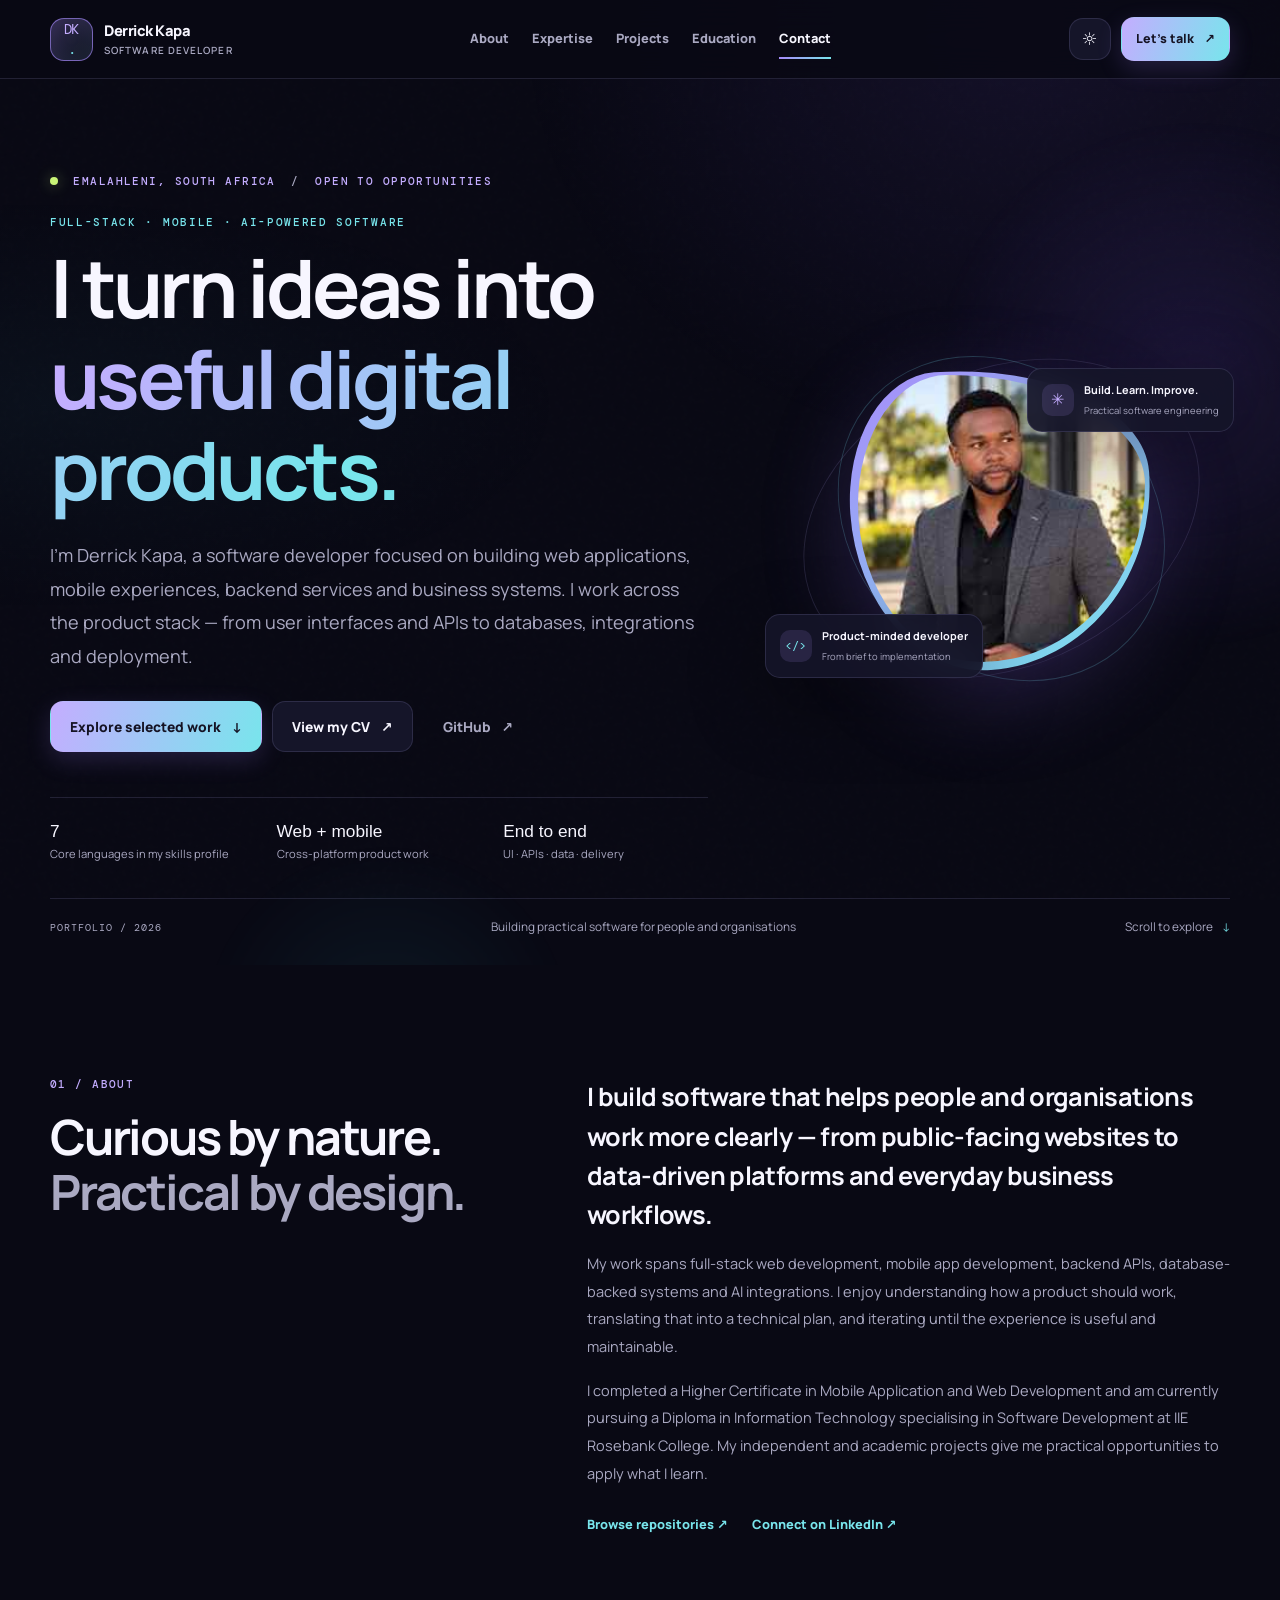
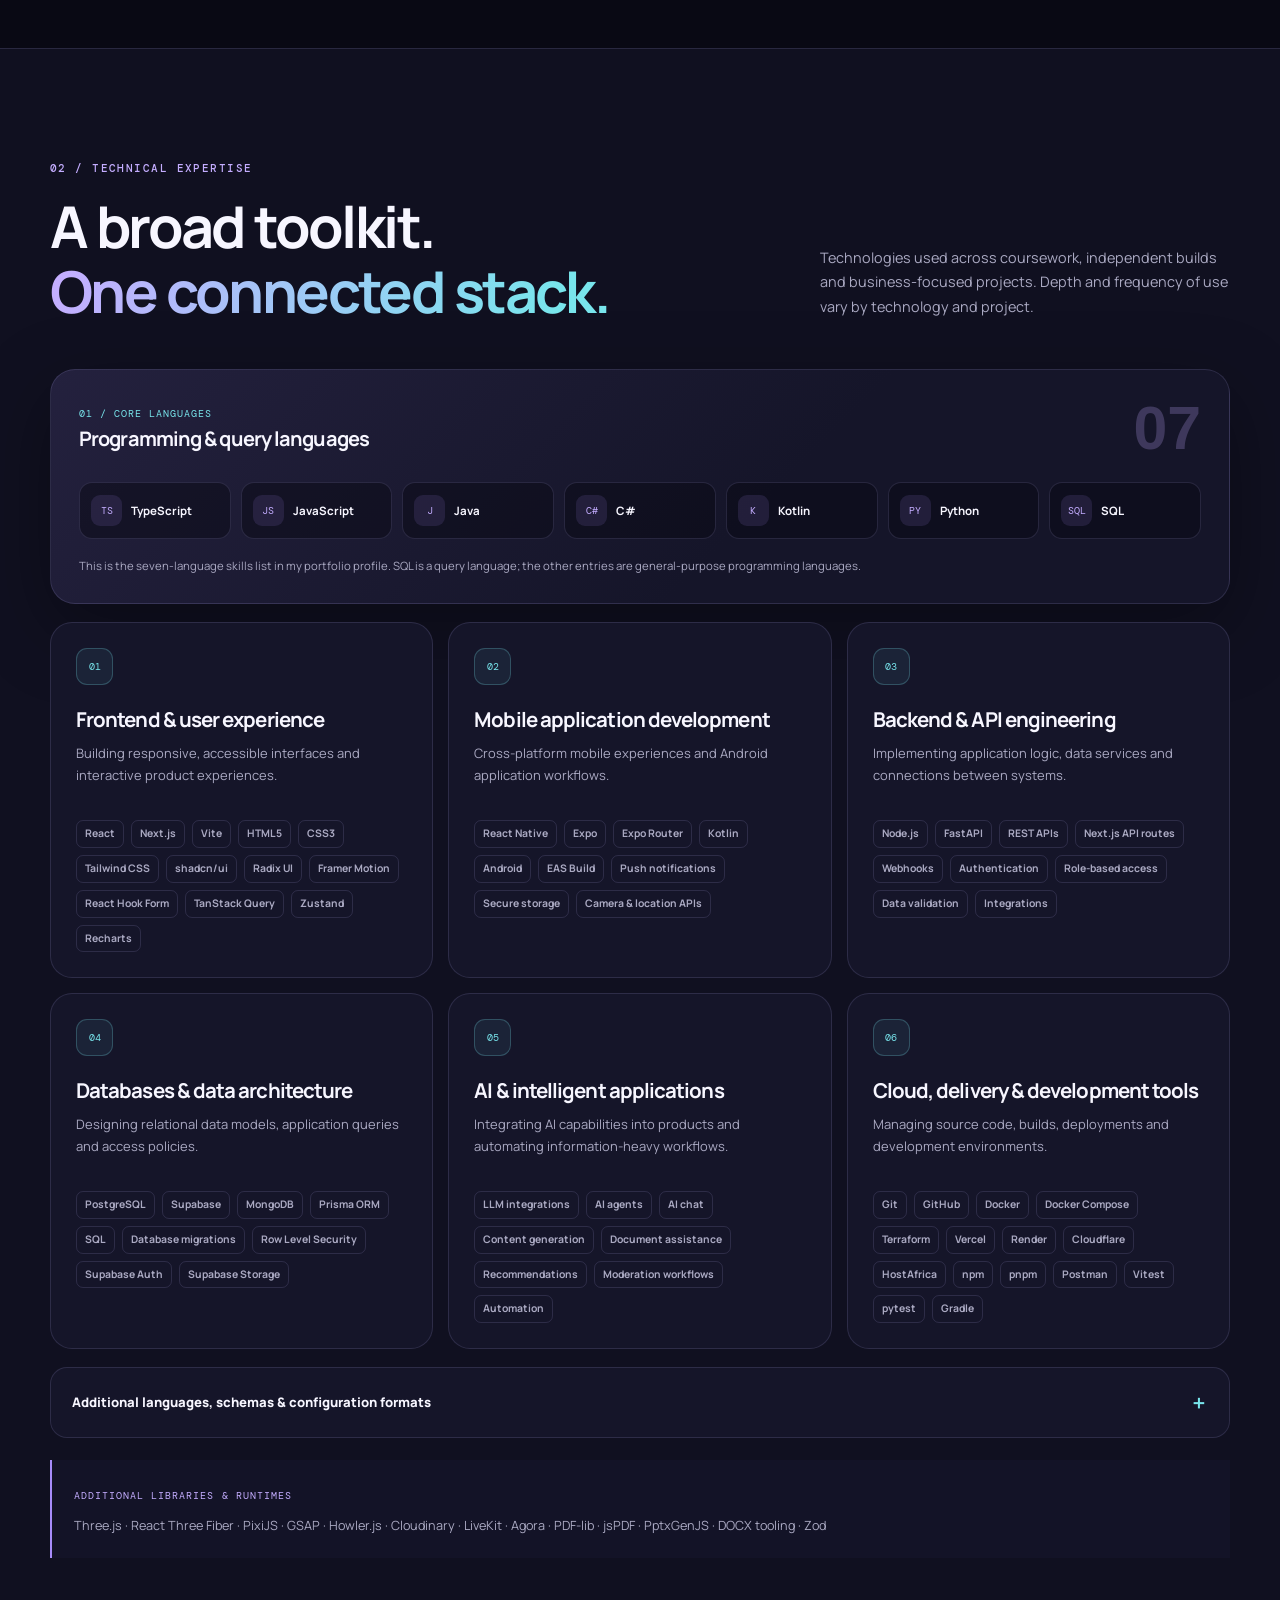
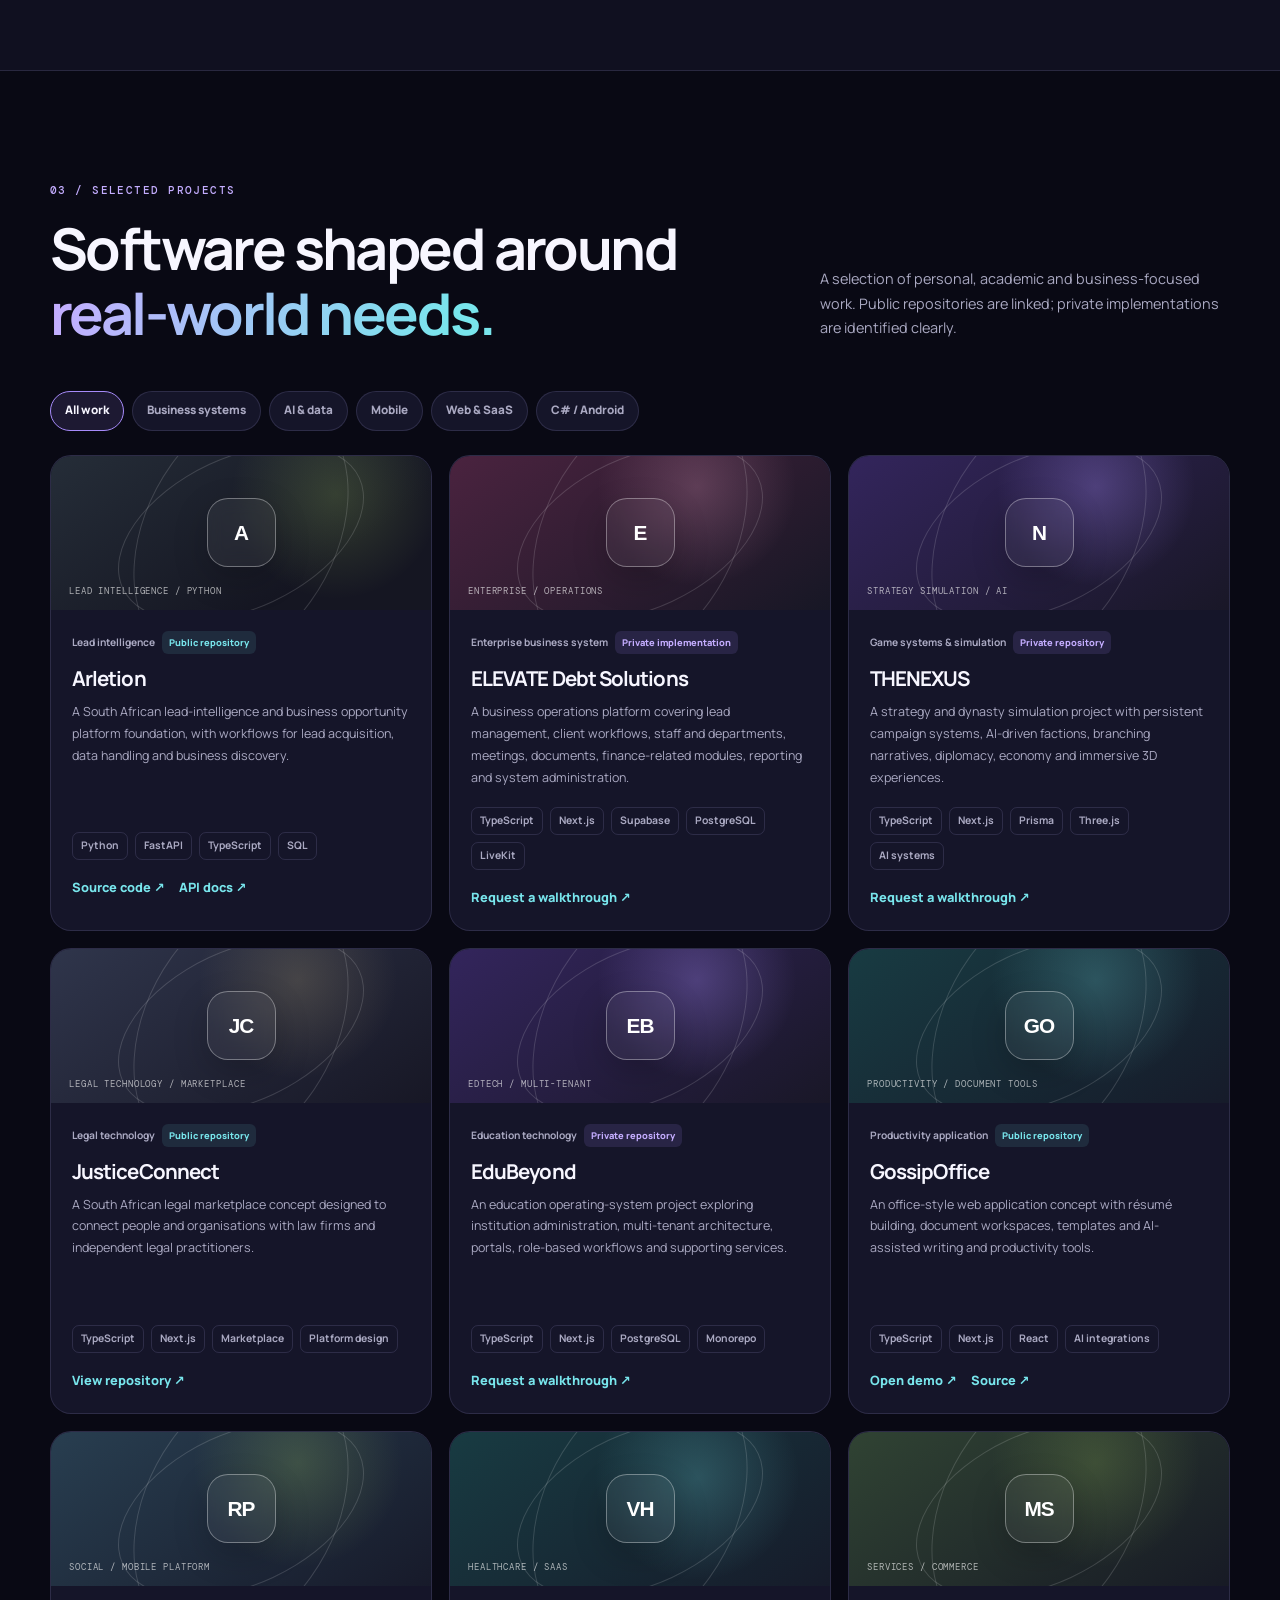
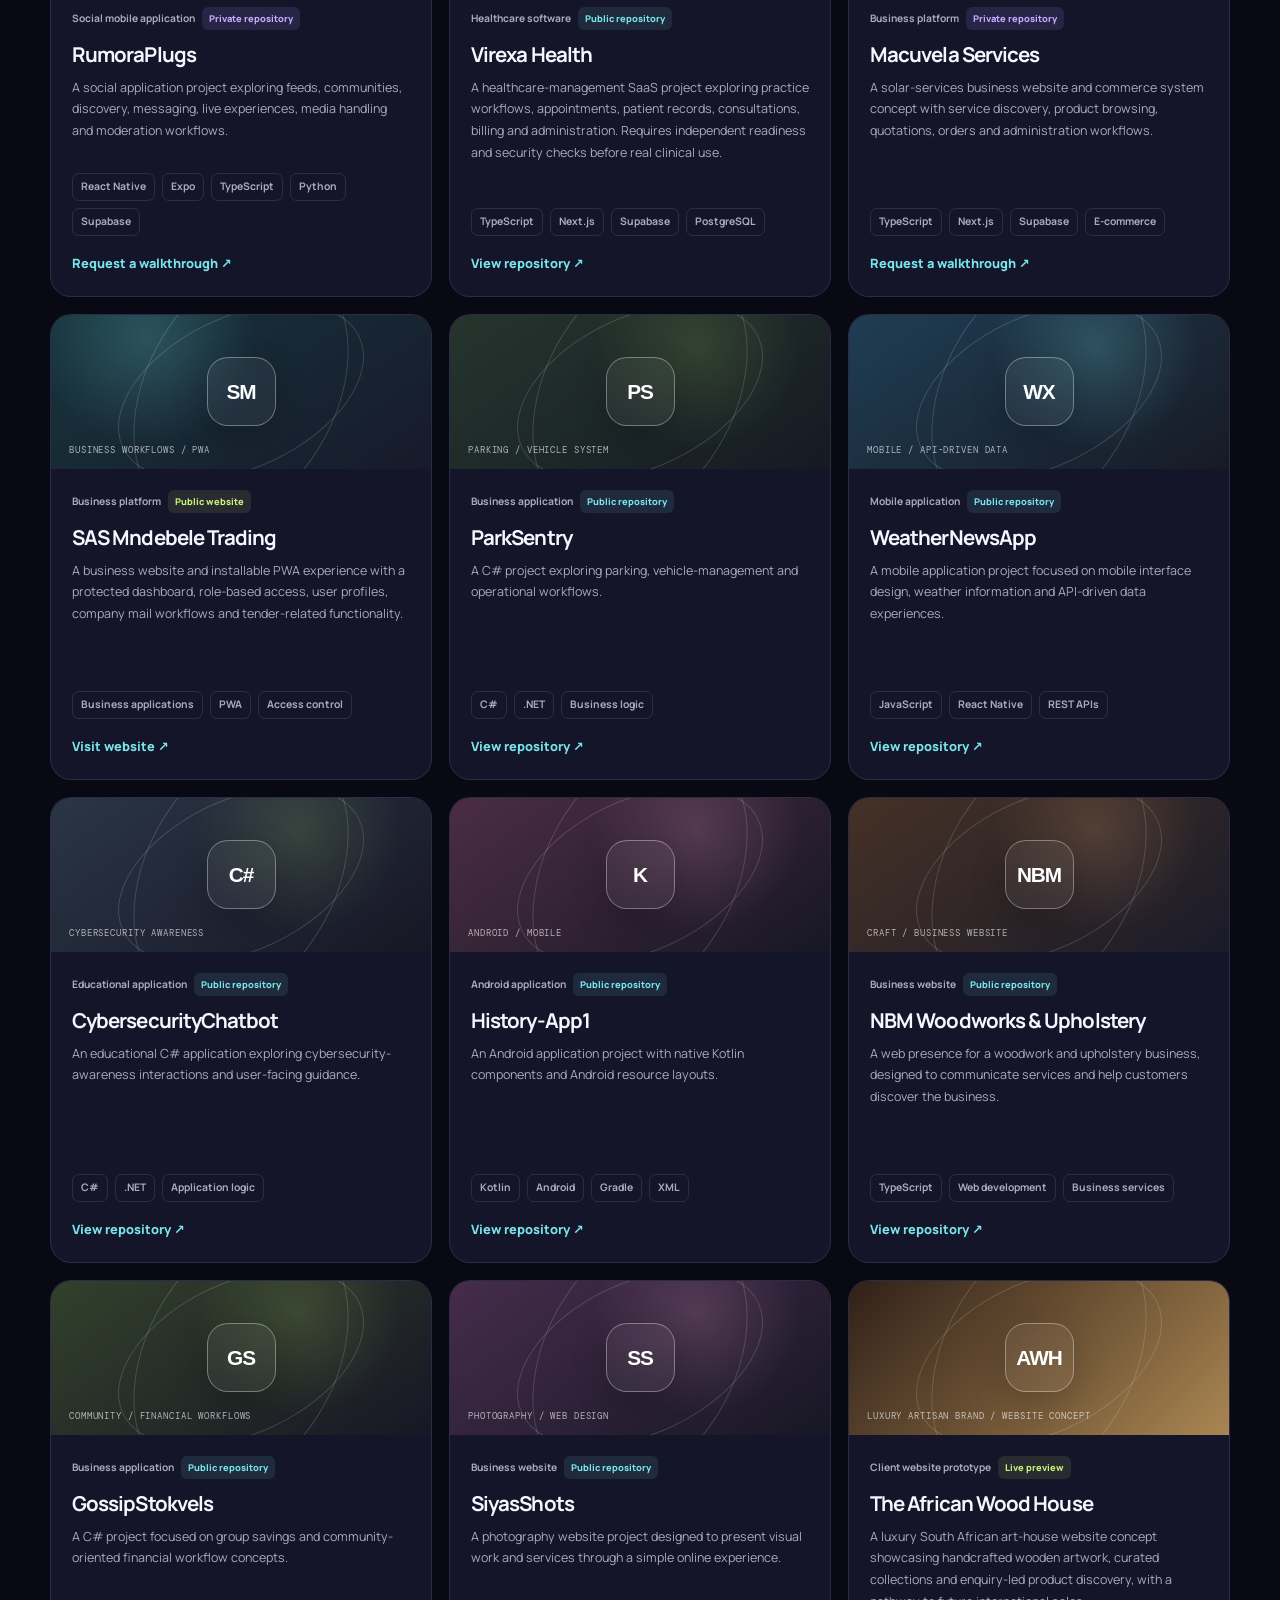
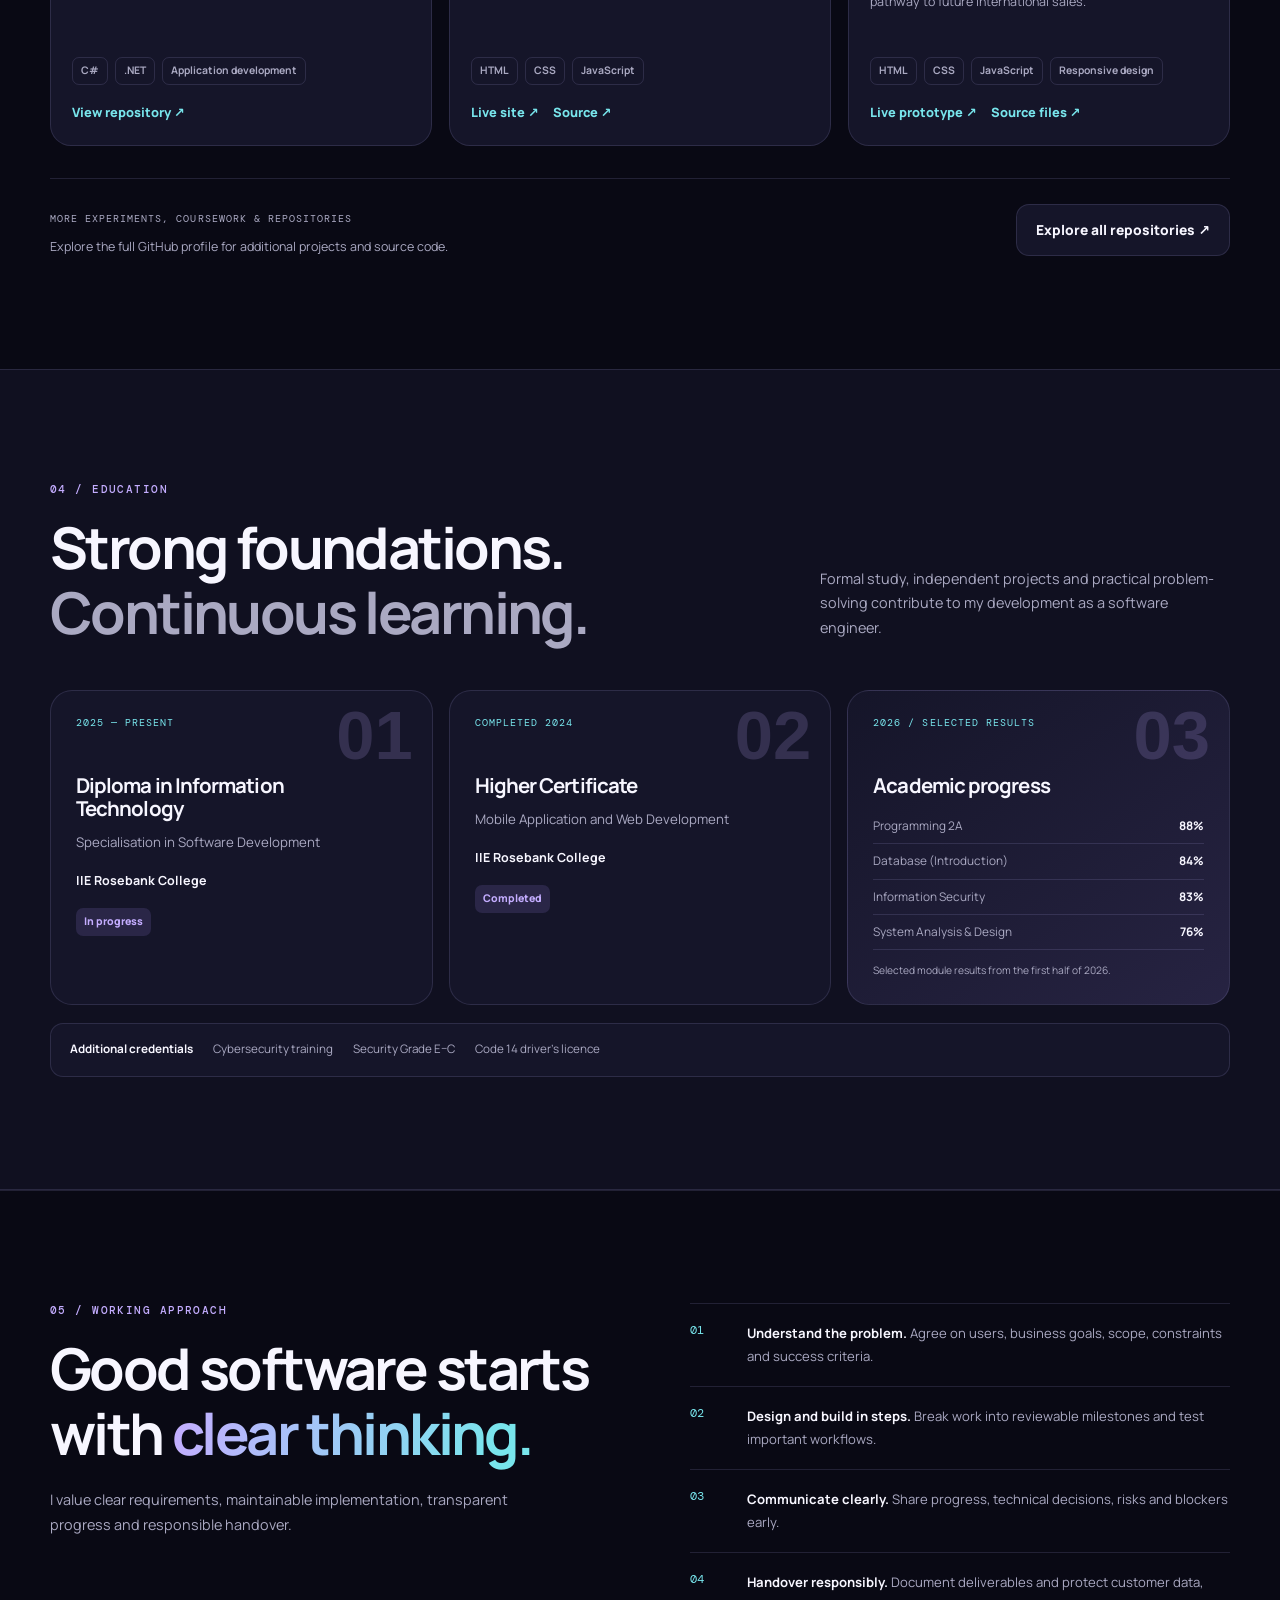
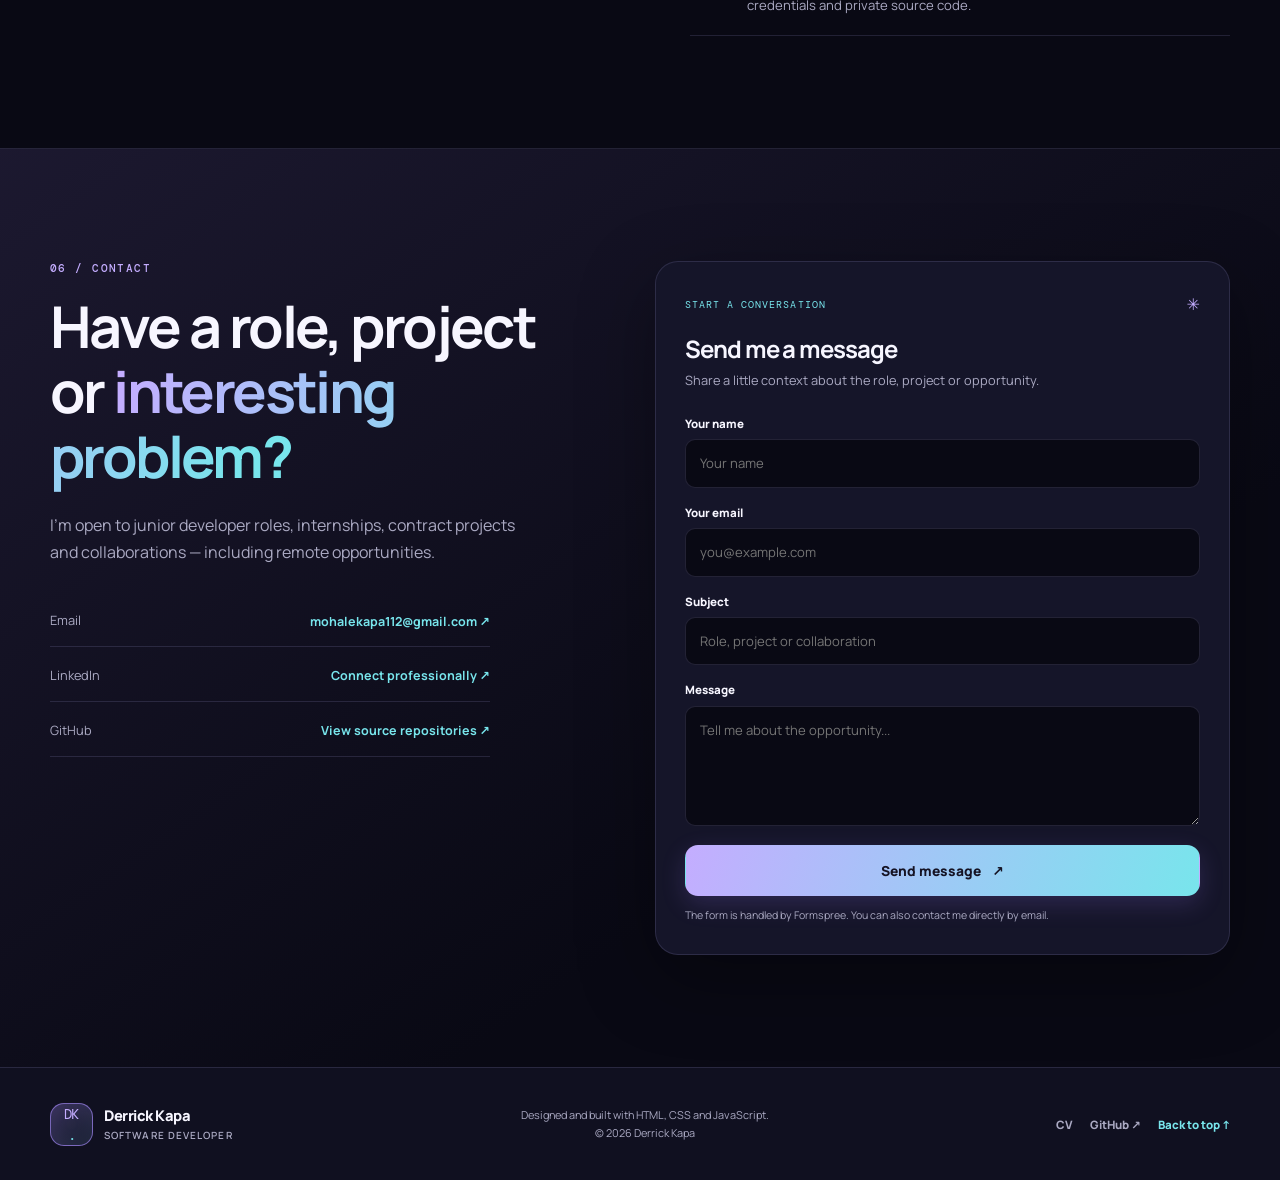
==== commit 8b956932: "Add African Wood House client website prototype to portfolio" ====
--- a/index.html
+++ b/index.html
@@ -161,6 +161,7 @@
           <article class="project-card" data-category="business web"><div class="project-art art-nbm"><span class="project-glyph">NBM</span><span class="art-caption">CRAFT / BUSINESS WEBSITE</span></div><div class="project-body"><div class="project-meta"><span>Business website</span><span class="status-tag status-public">Public repository</span></div><h3>NBM Woodworks & Upholstery</h3><p>A web presence for a woodwork and upholstery business, designed to communicate services and help customers discover the business.</p><div class="tag-row"><span>TypeScript</span><span>Web development</span><span>Business services</span></div><a class="text-link" href="https://github.com/Derrick121K/NBM-Woodworks-Upholstery" target="_blank" rel="noopener noreferrer">View repository ↗</a></div></article>
           <article class="project-card" data-category="dotnet"><div class="project-art art-stokvel"><span class="project-glyph">GS</span><span class="art-caption">COMMUNITY / FINANCIAL WORKFLOWS</span></div><div class="project-body"><div class="project-meta"><span>Business application</span><span class="status-tag status-public">Public repository</span></div><h3>GossipStokvels</h3><p>A C# project focused on group savings and community-oriented financial workflow concepts.</p><div class="tag-row"><span>C#</span><span>.NET</span><span>Application development</span></div><a class="text-link" href="https://github.com/Derrick121K/GossipStokvels" target="_blank" rel="noopener noreferrer">View repository ↗</a></div></article>
           <article class="project-card" data-category="web"><div class="project-art art-siyas"><span class="project-glyph">SS</span><span class="art-caption">PHOTOGRAPHY / WEB DESIGN</span></div><div class="project-body"><div class="project-meta"><span>Business website</span><span class="status-tag status-public">Public repository</span></div><h3>SiyasShots</h3><p>A photography website project designed to present visual work and services through a simple online experience.</p><div class="tag-row"><span>HTML</span><span>CSS</span><span>JavaScript</span></div><div class="project-links"><a class="text-link" href="https://derrick121k.github.io/SiyasShots/" target="_blank" rel="noopener noreferrer">Live site ↗</a><a class="text-link" href="https://github.com/Derrick121K/SiyasShots" target="_blank" rel="noopener noreferrer">Source ↗</a></div></div></article>
+          <article class="project-card" data-category="business web"><div class="project-art" style="background:linear-gradient(135deg,#302018,#a98551)"><span class="project-glyph">AWH</span><span class="art-caption">LUXURY ARTISAN BRAND / WEBSITE CONCEPT</span></div><div class="project-body"><div class="project-meta"><span>Client website prototype</span><span class="status-tag status-live">Live preview</span></div><h3>The African Wood House</h3><p>A luxury South African art-house website concept showcasing handcrafted wooden artwork, curated collections and enquiry-led product discovery, with a pathway to future international sales.</p><div class="tag-row"><span>HTML</span><span>CSS</span><span>JavaScript</span><span>Responsive design</span></div><div class="project-links"><a class="text-link" href="african-wood-house/" target="_blank" rel="noopener noreferrer">Live prototype ↗</a><a class="text-link" href="https://github.com/Derrick121K/Portfolio/tree/main/african-wood-house" target="_blank" rel="noopener noreferrer">Source files ↗</a></div></div></article>
         </div>
         <div class="projects-footer"><div><span class="mono">MORE EXPERIMENTS, COURSEWORK & REPOSITORIES</span><p>Explore the full GitHub profile for additional projects and source code.</p></div><a class="button button-outline" href="https://github.com/Derrick121K?tab=repositories" target="_blank" rel="noopener noreferrer">Explore all repositories ↗</a></div>
       </div>
--- a/css/style.css
+++ b/css/style.css
@@ -1,237 +1,17 @@
-:root {
-  color-scheme: dark;
-  --bg: #10101b;
-  --bg-soft: #151525;
-  --panel: #19192b;
-  --panel-strong: #202039;
-  --text: #f5f4ff;
-  --muted: #aaa9c2;
-  --line: rgba(193, 182, 255, .15);
-  --purple: #a78bfa;
-  --purple-bright: #c2a8ff;
-  --cyan: #7ce7e8;
-  --lime: #c5f36b;
-  --shadow: 0 24px 70px rgba(0, 0, 0, .28);
-  --radius: 22px;
-  --content: 1160px;
-}
-html[data-theme="light"] {
-  color-scheme: light;
-  --bg: #f7f6fc;
-  --bg-soft: #efedf8;
-  --panel: #fff;
-  --panel-strong: #f2f0fb;
-  --text: #211d35;
-  --muted: #625d79;
-  --line: rgba(63, 45, 104, .16);
-  --purple: #6d45cd;
-  --purple-bright: #5430b2;
-  --cyan: #087e91;
-  --lime: #426f06;
-  --shadow: 0 24px 70px rgba(42, 29, 82, .10);
-}
-* { box-sizing: border-box; }
-html { scroll-behavior: smooth; scroll-padding-top: 88px; }
-body { margin: 0; background: var(--bg); color: var(--text); font-family: "Manrope", system-ui, -apple-system, sans-serif; line-height: 1.65; transition: background .25s ease, color .25s ease; }
-body::before { position: fixed; inset: 0; z-index: -1; content: ""; pointer-events: none; background-image: radial-gradient(circle at 78% 2%, rgba(137, 95, 255, .10), transparent 32%), radial-gradient(circle at 4% 36%, rgba(63, 200, 209, .05), transparent 26%); }
-a { color: inherit; text-decoration: none; }
-a:focus-visible, button:focus-visible, input:focus-visible, textarea:focus-visible { outline: 3px solid var(--cyan); outline-offset: 3px; }
-button, input, textarea { font: inherit; }
-button { color: inherit; }
-img { display: block; max-width: 100%; }
-p { margin: 0 0 1rem; color: var(--muted); }
-h1, h2, h3 { margin: 0; line-height: 1.15; letter-spacing: -.04em; }
-h1 { font-size: clamp(2.7rem, 6vw, 5.45rem); font-weight: 800; max-width: 780px; }
-h2 { font-size: clamp(2.1rem, 4vw, 3.7rem); font-weight: 800; }
-h3 { font-size: 1.25rem; font-weight: 800; }
-.shell { width: min(var(--content), calc(100% - 48px)); margin-inline: auto; }
-.section-pad { padding: 112px 0; }
-.skip-link { position: fixed; z-index: 999; left: 1rem; top: 1rem; padding: .75rem 1rem; border-radius: 10px; background: var(--lime); color: #111; transform: translateY(-180%); }
-.skip-link:focus { transform: translateY(0); }
-.site-header { position: sticky; z-index: 100; top: 0; border-bottom: 1px solid var(--line); background: color-mix(in srgb, var(--bg) 86%, transparent); backdrop-filter: blur(18px); }
-.nav-wrap { min-height: 78px; display: flex; align-items: center; justify-content: space-between; gap: 24px; }
-.brand { display: inline-flex; align-items: center; gap: 10px; font-weight: 800; letter-spacing: -.03em; line-height: 1.05; white-space: nowrap; }
-.brand-mark { display: grid; place-items: center; width: 42px; height: 42px; border: 1px solid rgba(167, 139, 250, .6); border-radius: 13px; background: linear-gradient(140deg, rgba(167, 139, 250, .25), rgba(124, 231, 232, .08)); font-family: "DM Mono", monospace; font-size: .88rem; color: var(--purple-bright); }
-.brand-accent { color: var(--purple-bright); }
-.brand small { display: block; color: var(--muted); font-size: .65rem; letter-spacing: .09em; font-weight: 500; text-transform: uppercase; margin-top: 5px; }
-.primary-nav, .nav-actions { display: flex; align-items: center; gap: 22px; }
-.primary-nav a { font-size: .84rem; color: var(--muted); font-weight: 700; transition: color .2s; }
-.primary-nav a:hover, .primary-nav a.is-current { color: var(--text); }
-.nav-actions { gap: 12px; }
-.theme-toggle, .menu-toggle { display: inline-grid; place-items: center; width: 42px; height: 42px; border: 1px solid var(--line); border-radius: 14px; background: var(--panel); cursor: pointer; font-size: 1.15rem; }
-.menu-toggle { display: none; }
-.button { display: inline-flex; align-items: center; justify-content: center; gap: 12px; padding: 13px 19px; border: 1px solid transparent; border-radius: 13px; font-size: .91rem; font-weight: 800; transition: transform .2s ease, box-shadow .2s ease, background .2s ease; cursor: pointer; }
-.button:hover { transform: translateY(-2px); }
-.button-primary { background: linear-gradient(110deg, var(--purple-bright), var(--cyan)); color: #151324; box-shadow: 0 8px 25px rgba(144, 113, 235, .18); }
-.button-primary:hover { box-shadow: 0 12px 32px rgba(144, 113, 235, .28); }
-.button-outline { border-color: var(--line); background: var(--panel); color: var(--text); }
-.button-outline:hover { border-color: var(--purple); }
-.button-small { padding: 10px 14px; font-size: .82rem; }
-.eyebrow { margin-bottom: 20px; color: var(--purple-bright); font-family: "DM Mono", monospace; text-transform: uppercase; letter-spacing: .12em; font-size: .75rem; font-weight: 500; }
-.status-dot, .label-indicator { display: inline-block; width: 8px; height: 8px; margin-right: 7px; border-radius: 100%; background: var(--lime); box-shadow: 0 0 14px color-mix(in srgb, var(--lime) 45%, transparent); }
-.hero { position: relative; overflow: hidden; min-height: 690px; padding-top: 95px; padding-bottom: 35px; }
-.hero-grid { display: grid; grid-template-columns: 1.2fr .8fr; align-items: center; gap: 70px; }
-.hero-copy { position: relative; z-index: 2; }
-.gradient-text { background: linear-gradient(105deg, var(--purple-bright) 2%, var(--cyan) 90%); -webkit-background-clip: text; background-clip: text; color: transparent; }
-.hero-lead { max-width: 650px; margin-top: 25px; margin-bottom: 28px; font-size: clamp(1.02rem, 1.6vw, 1.2rem); line-height: 1.8; }
-.hero-actions { display: flex; flex-wrap: wrap; gap: 12px; }
-.hero-proof { display: flex; gap: 25px; flex-wrap: wrap; margin-top: 46px; padding-top: 24px; border-top: 1px solid var(--line); }
-.hero-proof div { display: grid; gap: 3px; }
-.hero-proof strong { font-size: .88rem; }
-.hero-proof span { color: var(--muted); font-size: .75rem; }
-.hero-visual { position: relative; justify-self: center; width: min(100%, 400px); aspect-ratio: 1; display: grid; place-items: center; }
-.portrait-frame { width: min(74%, 300px); aspect-ratio: 1; border-radius: 34% 66% 57% 43% / 45% 38% 62% 55%; padding: 8px; background: linear-gradient(145deg, var(--purple), var(--cyan)); box-shadow: 0 25px 90px rgba(116, 87, 197, .25); transform: rotate(-4deg); }
-.portrait-frame img { width: 100%; height: 100%; object-fit: cover; border-radius: inherit; transform: rotate(4deg); }
-.orbit { position: absolute; border: 1px solid var(--line); border-radius: 50%; pointer-events: none; }
-.orbit-a { inset: 2%; transform: rotate(-24deg) scaleY(.72); }
-.orbit-b { inset: 10%; transform: rotate(44deg) scaleY(.84); border-color: rgba(124, 231, 232, .23); }
-.floating-label { position: absolute; z-index: 3; border: 1px solid var(--line); background: color-mix(in srgb, var(--panel) 92%, transparent); box-shadow: var(--shadow); border-radius: 14px; padding: 11px 14px; font-size: .78rem; font-weight: 800; }
-.label-top { top: 15%; right: -3%; }
-.label-bottom { bottom: 12%; left: -5%; }
-.label-code { color: var(--cyan); font-family: "DM Mono", monospace; margin-right: 5px; }
-.hero-glow { position: absolute; pointer-events: none; filter: blur(1px); border-radius: 50%; }
-.hero-glow-one { width: 500px; height: 500px; right: -180px; top: 40px; background: radial-gradient(circle, rgba(133, 92, 244, .14), transparent 68%); }
-.hero-glow-two { width: 340px; height: 340px; left: 20%; bottom: -220px; background: radial-gradient(circle, rgba(60, 209, 215, .08), transparent 68%); }
-.hero-bottom { display: flex; justify-content: space-between; align-items: center; margin-top: 50px; padding-top: 20px; border-top: 1px solid var(--line); }
-.mono { color: var(--muted); font-family: "DM Mono", monospace; font-size: .68rem; letter-spacing: .1em; }
-.scroll-cue { color: var(--muted); font-size: .8rem; }
-.scroll-cue span { color: var(--cyan); margin-left: 8px; }
-.section-tint { background: var(--bg-soft); border-block: 1px solid var(--line); }
-.section-grid { display: grid; grid-template-columns: .85fr 1.15fr; gap: 90px; }
-.muted-heading { color: var(--muted); }
-.about-copy .large-copy { color: var(--text); font-size: clamp(1.2rem, 2vw, 1.55rem); font-weight: 600; line-height: 1.55; }
-.about-links { display: flex; gap: 24px; flex-wrap: wrap; margin-top: 27px; }
-.about-links a, .text-link { color: var(--cyan); font-size: .85rem; font-weight: 800; }
-.about-links a:hover, .text-link:hover { color: var(--purple-bright); }
-.section-heading { display: flex; justify-content: space-between; align-items: end; gap: 38px; margin-bottom: 44px; }
-.section-intro { max-width: 390px; margin: 0 0 5px; }
-.skill-grid { display: grid; grid-template-columns: repeat(4, 1fr); gap: 16px; }
-.skill-card { min-height: 265px; padding: 25px; border: 1px solid var(--line); border-radius: var(--radius); background: var(--panel); }
-.skill-number { display: block; margin-bottom: 23px; color: var(--cyan); font-family: "DM Mono", monospace; font-size: .76rem; }
-.skill-card h3 { margin-bottom: 12px; }
-.skill-card p { min-height: 72px; font-size: .87rem; }
-.chip-list, .tag-row { display: flex; flex-wrap: wrap; gap: 7px; }
-.chip-list span, .tag-row span { border: 1px solid var(--line); border-radius: 7px; padding: 4px 8px; color: var(--muted); font-size: .67rem; font-weight: 700; }
-.skill-footnote { margin: 18px 0 0; font-size: .78rem; }
-.filter-bar { display: flex; flex-wrap: wrap; gap: 9px; margin-bottom: 24px; }
-.filter-button { padding: 9px 14px; border: 1px solid var(--line); border-radius: 999px; background: var(--panel); color: var(--muted); font-size: .78rem; font-weight: 800; cursor: pointer; }
-.filter-button:hover, .filter-button.is-active { border-color: var(--purple); background: rgba(167, 139, 250, .13); color: var(--text); }
-.project-grid { display: grid; grid-template-columns: repeat(3, minmax(0, 1fr)); gap: 18px; align-items: stretch; }
-.project-card { min-width: 0; overflow: hidden; border: 1px solid var(--line); border-radius: var(--radius); background: var(--panel); transition: transform .22s ease, border-color .22s ease, box-shadow .22s ease; }
-.project-card:hover { transform: translateY(-5px); border-color: rgba(167, 139, 250, .55); box-shadow: var(--shadow); }
-.project-card[hidden] { display: none; }
-.project-image, .project-art { width: 100%; height: 176px; object-fit: cover; }
-.project-art { position: relative; display: flex; align-items: center; justify-content: center; overflow: hidden; background: linear-gradient(145deg, #28244c, #181b2d); }
-.project-art::before, .project-art::after { position: absolute; content: ""; border: 1px solid rgba(255,255,255,.18); border-radius: 50%; width: 260px; height: 150px; transform: rotate(-25deg); }
-.project-art::after { width: 190px; height: 280px; transform: rotate(28deg); }
-.art-arletion { background: radial-gradient(circle at 75% 25%, rgba(197,243,107,.17), transparent 34%), linear-gradient(145deg, #252d38, #151622 72%); }
-.art-sas { background: radial-gradient(circle at 25% 15%, rgba(124,231,232,.20), transparent 35%), linear-gradient(145deg, #17343d, #171a2a); }
-.art-edu { background: radial-gradient(circle at 65% 20%, rgba(167,139,250,.3), transparent 36%), linear-gradient(145deg, #33255c, #191727); }
-.art-virexa { background: radial-gradient(circle at 65% 30%, rgba(124,231,232,.22), transparent 38%), linear-gradient(145deg, #183b42, #161b2a); }
-.art-parksentry { background: radial-gradient(circle at 65% 20%, rgba(197,243,107,.13), transparent 38%), linear-gradient(145deg, #25352d, #151a23); }
-.art-elevate { background: radial-gradient(circle at 65% 20%, rgba(124,231,232,.18), transparent 36%), linear-gradient(145deg, #29374b, #171725); }
-.art-macuvela { background: radial-gradient(circle at 65% 20%, rgba(197,243,107,.16), transparent 38%), linear-gradient(145deg, #304333, #171a25); }
-.art-cyber { background: radial-gradient(circle at 65% 20%, rgba(197,243,107,.14), transparent 38%), linear-gradient(145deg, #2a3546, #171725); }
-.art-nbm { background: radial-gradient(circle at 65% 20%, rgba(236,173,114,.18), transparent 38%), linear-gradient(145deg, #453126, #1a1b29); }
-.project-glyph { position: relative; z-index: 1; display: grid; place-items: center; width: 78px; height: 78px; border: 1px solid rgba(255,255,255,.35); border-radius: 22px; color: #fff; font-size: 1.55rem; letter-spacing: -.05em; font-weight: 800; box-shadow: 0 12px 35px rgba(0,0,0,.18); }
-.art-caption { position: absolute; z-index: 1; left: 20px; bottom: 14px; font-family: "DM Mono", monospace; color: rgba(255,255,255,.65); font-size: .59rem; letter-spacing: .1em; }
-.project-body { display: flex; flex-direction: column; align-items: start; padding: 23px; min-height: 280px; }
-.project-meta { display: flex; flex-wrap: wrap; align-items: center; gap: 8px; margin-bottom: 15px; color: var(--muted); font-size: .68rem; font-weight: 700; }
-.private-tag { padding: 4px 7px; border-radius: 6px; background: rgba(167,139,250,.12); color: var(--purple-bright); }
-.public-tag { color: var(--lime); background: rgba(197,243,107,.09); }
-.project-body h3 { margin-bottom: 12px; }
-.project-body p { flex: 1; font-size: .83rem; line-height: 1.72; }
-.tag-row { margin: 3px 0 18px; }
-.project-links { display: flex; flex-wrap: wrap; gap: 16px; }
-.text-link { display: inline-block; margin-top: auto; }
-.project-links .text-link { margin-top: 0; }
-.projects-foot { display: flex; justify-content: space-between; align-items: center; gap: 20px; margin-top: 32px; padding-top: 25px; border-top: 1px solid var(--line); }
-.journey-grid { display: grid; grid-template-columns: 1fr 1fr 1fr; gap: 17px; }
-.journey-card { border: 1px solid var(--line); border-radius: var(--radius); background: var(--panel); padding: 25px; }
-.journey-date { display: block; margin-bottom: 25px; color: var(--cyan); font-family: "DM Mono", monospace; font-size: .72rem; }
-.journey-card h3 { margin-bottom: 12px; }
-.journey-card p { font-size: .85rem; }
-.journey-status { display: inline-block; margin-top: 10px; border-radius: 7px; padding: 5px 8px; background: rgba(167,139,250,.14); color: var(--purple-bright); font-size: .68rem; font-weight: 800; }
-.journey-highlight { background: linear-gradient(145deg, var(--panel), color-mix(in srgb, var(--purple) 12%, var(--panel))); }
-.results-row { display: flex; justify-content: space-between; gap: 10px; border-bottom: 1px solid var(--line); padding: 8px 0; font-size: .8rem; color: var(--muted); }
-.results-row strong { color: var(--text); }
-.small-note { margin: 12px 0 0 !important; font-size: .69rem !important; }
-.approach-grid { display: grid; grid-template-columns: 1fr 1fr; gap: 100px; align-items: start; }
-.approach-grid h2 { margin-bottom: 22px; }
-.approach-list { border-top: 1px solid var(--line); }
-.approach-list > div { display: grid; grid-template-columns: 45px 1fr; gap: 15px; align-items: start; padding: 20px 0; border-bottom: 1px solid var(--line); }
-.approach-list > div > span { color: var(--cyan); font-family: "DM Mono", monospace; font-size: .8rem; }
-.approach-list p { margin: 0; font-size: .9rem; }
-.approach-list strong { color: var(--text); }
-.contact-section { background: linear-gradient(145deg, color-mix(in srgb, var(--purple) 12%, var(--bg)), var(--bg) 65%); border-top: 1px solid var(--line); }
-.contact-grid { display: grid; grid-template-columns: .9fr 1.1fr; gap: 90px; align-items: start; }
-.contact-grid h2 { max-width: 500px; }
-.contact-lead { margin-top: 23px; font-size: 1.04rem; max-width: 450px; }
-.contact-direct { display: grid; gap: 12px; margin-top: 30px; }
-.contact-direct a { display: flex; justify-content: space-between; gap: 20px; max-width: 395px; padding: 14px 0; border-bottom: 1px solid var(--line); font-weight: 800; font-size: .88rem; }
-.contact-direct a span { color: var(--cyan); }
-.contact-form { border: 1px solid var(--line); border-radius: var(--radius); padding: 28px; background: var(--panel); box-shadow: var(--shadow); }
-.contact-form h3 { margin-bottom: 9px; }
-.contact-form > p { margin-bottom: 23px; font-size: .83rem; }
-.contact-form label { display: block; margin: 17px 0 7px; color: var(--text); font-size: .78rem; font-weight: 800; }
-.contact-form input, .contact-form textarea { display: block; width: 100%; padding: 12px 14px; border: 1px solid var(--line); border-radius: 10px; outline: none; background: var(--bg); color: var(--text); font-size: .87rem; }
-.contact-form textarea { resize: vertical; min-height: 120px; }
-.contact-form input:focus, .contact-form textarea:focus { border-color: var(--purple); }
-.form-submit { width: 100%; margin-top: 20px; }
-.form-note { margin: 12px 0 0 !important; font-size: .71rem !important; }
-.honeypot { position: absolute !important; left: -10000px !important; opacity: 0 !important; }
-.site-footer { border-top: 1px solid var(--line); background: var(--bg-soft); }
-.footer-inner { min-height: 115px; display: flex; align-items: center; justify-content: space-between; gap: 24px; padding-block: 20px; }
-.footer-inner > p { text-align: center; font-size: .74rem; margin: 0; }
-.footer-inner > p span { color: var(--muted); }
-.back-top { color: var(--cyan); font-size: .82rem; font-weight: 800; }
-.visually-hidden { position: absolute; width: 1px; height: 1px; padding: 0; margin: -1px; overflow: hidden; clip: rect(0,0,0,0); white-space: nowrap; border: 0; }
-@media (max-width: 1050px) {
-  .primary-nav { gap: 14px; }
-  .nav-hire { display: none; }
-  .hero-grid { gap: 35px; }
-  .skill-grid { grid-template-columns: repeat(2, 1fr); }
-  .project-grid { grid-template-columns: repeat(2, minmax(0,1fr)); }
-  .section-grid, .contact-grid { gap: 50px; }
-}
-@media (max-width: 760px) {
-  .shell { width: min(var(--content), calc(100% - 32px)); }
-  .section-pad { padding: 78px 0; }
-  .nav-wrap { min-height: 70px; gap: 12px; }
-  .menu-toggle { display: grid; margin-left: auto; }
-  .menu-toggle span { width: 17px; height: 2px; border-radius: 2px; background: var(--text); }
-  .menu-toggle { gap: 4px; align-content: center; }
-  .primary-nav { position: absolute; display: none; align-items: stretch; flex-direction: column; gap: 0; top: 69px; left: 16px; right: 16px; border: 1px solid var(--line); border-radius: 15px; padding: 10px; background: var(--panel); box-shadow: var(--shadow); }
-  .primary-nav.is-open { display: flex; }
-  .primary-nav a { padding: 12px; border-radius: 8px; }
-  .primary-nav a:hover { background: var(--panel-strong); }
-  .nav-actions { gap: 7px; }
-  .theme-toggle { width: 39px; height: 39px; }
-  .hero { padding-top: 70px; min-height: auto; }
-  .hero-grid { grid-template-columns: 1fr; gap: 25px; }
-  .hero-copy { order: 1; }
-  .hero-visual { order: 0; width: min(76%, 300px); }
-  .portrait-frame { width: 68%; }
-  .floating-label { font-size: .67rem; padding: 9px 10px; }
-  .label-top { right: -8%; }
-  .label-bottom { left: -10%; }
-  .hero-proof { margin-top: 30px; gap: 18px; }
-  .hero-proof div { flex: 1 1 110px; }
-  .hero-bottom { margin-top: 33px; }
-  .hero-bottom .mono:last-child { display: none; }
-  .section-grid, .approach-grid, .contact-grid { grid-template-columns: 1fr; gap: 28px; }
-  .section-heading { display: block; }
-  .section-intro { margin-top: 18px; }
-  .skill-grid, .project-grid, .journey-grid { grid-template-columns: 1fr; }
-  .skill-card { min-height: auto; }
-  .skill-card p { min-height: auto; }
-  .project-image, .project-art { height: 190px; }
-  .project-body { min-height: auto; }
-  .projects-foot { align-items: flex-start; flex-direction: column; }
-  .contact-form { padding: 22px; }
-  .footer-inner { align-items: flex-start; flex-wrap: wrap; }
-  .footer-inner > p { order: 3; width: 100%; text-align: left; }
-}
-@media (prefers-reduced-motion: reduce) {
-  *, *::before, *::after { scroll-behavior: auto !important; animation-duration: .01ms !important; animation-iteration-count: 1 !important; transition-duration: .01ms !important; }
-}
+:root{color-scheme:dark;--bg:#090914;--bg-soft:#101020;--panel:#151529;--panel-strong:#1c1c35;--text:#f7f6ff;--muted:#aaa9c2;--line:rgba(193,182,255,.14);--purple:#a78bfa;--purple-bright:#c4adff;--cyan:#78e5ec;--lime:#c9f477;--rose:#f0a6ca;--shadow:0 24px 75px rgba(0,0,0,.34);--radius:22px;--content:1180px}
+html[data-theme=light]{color-scheme:light;--bg:#f8f7fc;--bg-soft:#efedf8;--panel:#fff;--panel-strong:#f4f1fc;--text:#211d35;--muted:#625d79;--line:rgba(63,45,104,.15);--purple:#7049d2;--purple-bright:#6138c5;--cyan:#087f91;--lime:#456f0c;--rose:#a34c7b;--shadow:0 22px 65px rgba(42,29,82,.11)}
+*{box-sizing:border-box}html{scroll-behavior:smooth;scroll-padding-top:92px}body{margin:0;overflow-x:hidden;background:var(--bg);color:var(--text);font-family:Manrope,system-ui,sans-serif;line-height:1.7;transition:background .25s,color .25s}body:before{position:fixed;inset:0;z-index:-2;content:"";pointer-events:none;background:radial-gradient(ellipse at 80% 3%,rgba(137,95,255,.09),transparent 35%),radial-gradient(ellipse at 4% 45%,rgba(63,200,209,.045),transparent 30%)}.site-noise{position:fixed;inset:0;z-index:-1;pointer-events:none;opacity:.025;background-image:url("data:image/svg+xml,%3Csvg viewBox='0 0 180 180' xmlns='http://www.w3.org/2000/svg'%3E%3Cfilter id='n'%3E%3CfeTurbulence type='fractalNoise' baseFrequency='.9' numOctaves='3' stitchTiles='stitch'/%3E%3C/filter%3E%3Crect width='100%25' height='100%25' filter='url(%23n)' opacity='.5'/%3E%3C/svg%3E")}
+a{color:inherit;text-decoration:none}a:focus-visible,button:focus-visible,input:focus-visible,textarea:focus-visible,summary:focus-visible{outline:3px solid var(--cyan);outline-offset:4px}button,input,textarea{font:inherit}button{color:inherit}img{display:block;max-width:100%}p{margin:0 0 1rem;color:var(--muted)}h1,h2,h3{margin:0;line-height:1.13;letter-spacing:-.045em;font-family:"Space Grotesk",Manrope,sans-serif}h1{font-size:clamp(2.85rem,6.3vw,5.7rem);font-weight:700;max-width:850px}h2{font-size:clamp(2.1rem,4.5vw,3.75rem);font-weight:700}h3{font-size:1.28rem;font-weight:700}.shell{width:min(var(--content),calc(100% - 52px));margin-inline:auto}.section{position:relative;padding:112px 0}.section-soft{background:var(--bg-soft);border-block:1px solid var(--line)}
+.skip-link{position:fixed;z-index:999;left:1rem;top:1rem;padding:.75rem 1rem;border-radius:10px;background:var(--lime);color:#111;transform:translateY(-180%)}.skip-link:focus{transform:translateY(0)}.site-header{position:sticky;z-index:100;top:0;border-bottom:1px solid var(--line);background:color-mix(in srgb,var(--bg) 84%,transparent);backdrop-filter:blur(22px)}.nav-wrap{min-height:78px;display:flex;align-items:center;justify-content:space-between;gap:24px}.brand{display:inline-flex;align-items:center;gap:11px;font-weight:800;letter-spacing:-.03em;line-height:1.05;white-space:nowrap}.brand-mark{display:grid;place-items:center;width:43px;height:43px;border:1px solid rgba(167,139,250,.65);border-radius:14px;background:linear-gradient(140deg,rgba(167,139,250,.25),rgba(120,229,236,.08));font: .9rem "DM Mono",monospace;color:var(--purple-bright);box-shadow:inset 0 0 18px rgba(167,139,250,.08)}.brand-mark span{color:var(--cyan)}.brand-name{display:block;font-size:.92rem}.brand-name small{display:block;color:var(--muted);font-size:.62rem;letter-spacing:.11em;font-weight:600;text-transform:uppercase;margin-top:6px}.primary-nav,.nav-actions{display:flex;align-items:center;gap:23px}.primary-nav a{position:relative;font-size:.8rem;color:var(--muted);font-weight:800;transition:color .2s}.primary-nav a:after{position:absolute;content:"";height:2px;left:0;right:100%;bottom:-9px;background:linear-gradient(90deg,var(--purple),var(--cyan));transition:right .2s}.primary-nav a:hover,.primary-nav a.is-current{color:var(--text)}.primary-nav a:hover:after,.primary-nav a.is-current:after{right:0}.nav-actions{gap:10px}.theme-toggle,.menu-toggle{display:inline-grid;place-items:center;width:42px;height:42px;border:1px solid var(--line);border-radius:14px;background:var(--panel);cursor:pointer;font-size:1.1rem}.menu-toggle{display:none}.button{display:inline-flex;align-items:center;justify-content:center;gap:11px;padding:13px 19px;border:1px solid transparent;border-radius:13px;font-size:.86rem;font-weight:800;transition:transform .2s,box-shadow .2s,background .2s,border-color .2s;cursor:pointer}.button:hover{transform:translateY(-2px)}.button-primary{background:linear-gradient(110deg,var(--purple-bright),var(--cyan));color:#151324;box-shadow:0 8px 25px rgba(144,113,235,.2)}.button-primary:hover{box-shadow:0 12px 32px rgba(144,113,235,.34)}.button-outline{border-color:var(--line);background:var(--panel);color:var(--text)}.button-outline:hover{border-color:var(--purple);background:var(--panel-strong)}.button-quiet{border-color:transparent;color:var(--muted)}.button-quiet:hover{color:var(--text);background:var(--panel)}.button-small{padding:10px 14px;font-size:.78rem}
+.eyebrow{margin-bottom:19px;color:var(--purple-bright);font:500 .69rem "DM Mono",monospace;text-transform:uppercase;letter-spacing:.13em}.status-dot{display:inline-block;width:8px;height:8px;margin-right:7px;border-radius:100%;background:var(--lime);box-shadow:0 0 14px color-mix(in srgb,var(--lime) 45%,transparent)}.eyebrow-divider{color:var(--muted);margin-inline:7px}.hero{position:relative;overflow:hidden;min-height:700px;padding:95px 0 28px}.hero-grid{display:grid;grid-template-columns:1.18fr .82fr;align-items:center;gap:65px}.hero-copy{position:relative;z-index:2}.hero-kicker{margin:27px 0 13px;color:var(--cyan);font:500 .7rem "DM Mono",monospace;letter-spacing:.15em}.gradient-text{background:linear-gradient(105deg,var(--purple-bright) 2%,var(--cyan) 90%);-webkit-background-clip:text;background-clip:text;color:transparent}.hero-lead{max-width:680px;margin:24px 0 28px;font-size:clamp(1rem,1.55vw,1.13rem);line-height:1.85}.hero-actions{display:flex;flex-wrap:wrap;gap:10px}.hero-proof{display:grid;grid-template-columns:repeat(3,minmax(0,1fr));gap:22px;margin-top:45px;padding-top:23px;border-top:1px solid var(--line)}.hero-proof div{display:grid;gap:4px;align-content:start}.hero-proof strong{font:1.08rem "Space Grotesk",sans-serif}.hero-proof span{color:var(--muted);font-size:.7rem;line-height:1.5}.hero-visual{position:relative;justify-self:center;width:min(100%,430px);aspect-ratio:1;display:grid;place-items:center}.portrait-frame{position:relative;z-index:2;width:min(70%,305px);aspect-ratio:1;padding:7px;border-radius:31% 69% 57% 43%/45% 38% 62% 55%;background:linear-gradient(145deg,var(--purple),var(--cyan));box-shadow:0 25px 90px rgba(116,87,197,.3);transform:rotate(-4deg)}.portrait-frame img{width:100%;height:100%;object-fit:cover;border-radius:inherit;transform:rotate(4deg)}.portrait-halo{position:absolute;width:76%;aspect-ratio:1;border-radius:50%;background:radial-gradient(circle,rgba(167,139,250,.22),transparent 68%);filter:blur(8px)}.portrait-ring{position:absolute;border:1px solid var(--line);border-radius:50%;pointer-events:none}.ring-one{inset:2%;transform:rotate(-24deg) scaleY(.72)}.ring-two{inset:9%;transform:rotate(44deg) scaleY(.84);border-color:rgba(120,229,236,.22)}.floating-card{position:absolute;z-index:3;display:flex;align-items:center;gap:10px;padding:12px 14px;border:1px solid var(--line);border-radius:15px;background:color-mix(in srgb,var(--panel) 92%,transparent);box-shadow:var(--shadow);backdrop-filter:blur(14px)}.floating-card strong,.floating-card small{display:block}.floating-card strong{font-size:.68rem}.floating-card small{color:var(--muted);font-size:.59rem;margin-top:3px}.float-top{top:15%;right:-4%}.float-bottom{bottom:13%;left:-5%}.float-icon,.code-token{display:grid;place-items:center;width:32px;height:32px;flex:0 0 auto;border-radius:10px;background:rgba(167,139,250,.14);color:var(--purple-bright);font-size:1rem}.code-token{color:var(--cyan);font: .74rem "DM Mono",monospace}.hero-orb{position:absolute;pointer-events:none;border-radius:50%;filter:blur(2px)}.hero-orb-one{width:550px;height:550px;right:-190px;top:30px;background:radial-gradient(circle,rgba(133,92,244,.15),transparent 68%)}.hero-orb-two{width:390px;height:390px;left:15%;bottom:-260px;background:radial-gradient(circle,rgba(60,209,215,.08),transparent 68%)}.hero-footer{display:flex;justify-content:space-between;align-items:center;gap:15px;margin-top:35px;padding-top:18px;border-top:1px solid var(--line)}.mono{color:var(--muted);font: .64rem "DM Mono",monospace;letter-spacing:.1em}.hero-footer-note,.scroll-cue{color:var(--muted);font-size:.74rem}.scroll-cue span{color:var(--cyan);margin-left:7px}
+.about-grid{display:grid;grid-template-columns:.82fr 1.18fr;gap:90px}.section-label h2{font-size:clamp(2rem,3.8vw,3.3rem)}.muted-heading{color:var(--muted)}.about-content .about-statement{color:var(--text);font-size:clamp(1.22rem,2.1vw,1.58rem);font-weight:700;line-height:1.55;letter-spacing:-.025em}.about-content>p:not(.about-statement){font-size:.91rem;line-height:1.9}.about-links{display:flex;gap:24px;flex-wrap:wrap;margin-top:27px}.about-links a,.text-link{color:var(--cyan);font-size:.8rem;font-weight:800}.about-links a:hover,.text-link:hover{color:var(--purple-bright)}
+.section-heading{display:flex;justify-content:space-between;align-items:end;gap:38px;margin-bottom:45px}.section-heading h2{max-width:700px}.section-intro{max-width:410px;margin:0 0 5px;font-size:.9rem}.language-panel{padding:28px;border:1px solid var(--line);border-radius:25px;background:linear-gradient(135deg,color-mix(in srgb,var(--purple) 10%,var(--panel)),var(--panel) 60%);box-shadow:var(--shadow)}.language-panel-head{display:flex;justify-content:space-between;align-items:center;gap:20px;margin-bottom:23px}.language-panel-head .mono{display:block;margin-bottom:8px;color:var(--cyan)}.language-panel-head h3{font-size:1.25rem}.language-count{color:color-mix(in srgb,var(--purple-bright) 24%,transparent);font:700 3.8rem "Space Grotesk",sans-serif;line-height:1}.language-grid{display:grid;grid-template-columns:repeat(7,minmax(0,1fr));gap:10px}.language-chip{display:flex;align-items:center;gap:9px;min-width:0;padding:12px 11px;border:1px solid var(--line);border-radius:13px;background:color-mix(in srgb,var(--bg) 48%,transparent)}.language-chip>span{display:grid;place-items:center;width:31px;height:31px;flex:0 0 auto;border-radius:9px;background:rgba(167,139,250,.13);color:var(--purple-bright);font: .62rem "DM Mono",monospace}.language-chip strong{font-size:.72rem;overflow-wrap:anywhere}.language-note{margin:17px 0 0;font-size:.71rem}.expertise-grid{display:grid;grid-template-columns:repeat(3,minmax(0,1fr));gap:15px;margin-top:18px}.expertise-card{min-width:0;padding:25px;border:1px solid var(--line);border-radius:var(--radius);background:var(--panel);transition:transform .22s,border-color .22s,box-shadow .22s}.expertise-card:hover{transform:translateY(-4px);border-color:rgba(167,139,250,.42);box-shadow:var(--shadow)}.expertise-icon{display:grid;place-items:center;width:37px;height:37px;margin-bottom:23px;border:1px solid rgba(120,229,236,.24);border-radius:11px;background:rgba(120,229,236,.07);color:var(--cyan);font: .65rem "DM Mono",monospace}.expertise-card h3{margin-bottom:11px}.expertise-card p{min-height:62px;font-size:.81rem;line-height:1.7}.tag-list,.tag-row{display:flex;flex-wrap:wrap;gap:7px}.tag-list span,.tag-row span{border:1px solid var(--line);border-radius:7px;padding:4px 8px;color:var(--muted);font-size:.65rem;font-weight:700}.additional-tech{margin-top:18px;border:1px solid var(--line);border-radius:17px;background:var(--panel)}.additional-tech summary{display:flex;align-items:center;justify-content:space-between;gap:15px;padding:18px 21px;cursor:pointer;color:var(--text);font-size:.82rem;font-weight:800;list-style:none}.additional-tech summary::-webkit-details-marker{display:none}.summary-icon{color:var(--cyan);font-size:1.2rem;transition:transform .2s}.additional-tech[open] .summary-icon{transform:rotate(45deg)}.additional-tech-body{display:grid;grid-template-columns:1fr 1fr;gap:14px 30px;padding:0 21px 20px}.additional-tech-body strong{font-size:.75rem}.additional-tech-body p{margin:5px 0 0;font-size:.76rem}.additional-tech-body .small-disclaimer{grid-column:1/-1;font-size:.68rem}.specialist-strip{margin-top:22px;padding:20px 22px;border-left:2px solid var(--purple);background:color-mix(in srgb,var(--panel) 76%,transparent)}.specialist-strip .mono{color:var(--purple-bright)}.specialist-strip p{margin:8px 0 0;font-size:.79rem;line-height:1.8}
+.filter-bar{display:flex;flex-wrap:wrap;gap:8px;margin-bottom:24px}.filter-button{padding:9px 14px;border:1px solid var(--line);border-radius:999px;background:var(--panel);color:var(--muted);font-size:.73rem;font-weight:800;cursor:pointer;transition:border-color .2s,background .2s,color .2s}.filter-button:hover,.filter-button.is-active{border-color:var(--purple);background:rgba(167,139,250,.13);color:var(--text)}.project-grid{display:grid;grid-template-columns:repeat(3,minmax(0,1fr));gap:17px;align-items:stretch}.project-card{min-width:0;overflow:hidden;border:1px solid var(--line);border-radius:21px;background:var(--panel);transition:transform .22s,border-color .22s,box-shadow .22s}.project-card:hover{transform:translateY(-5px);border-color:rgba(167,139,250,.5);box-shadow:var(--shadow)}.project-card[hidden]{display:none}.project-art{position:relative;height:154px;display:flex;align-items:center;justify-content:center;overflow:hidden;background:linear-gradient(145deg,#28244c,#181b2d)}.project-art:before,.project-art:after{position:absolute;content:"";border:1px solid rgba(255,255,255,.15);border-radius:50%;width:260px;height:150px;transform:rotate(-25deg)}.project-art:after{width:190px;height:280px;transform:rotate(28deg)}.art-arletion{background:radial-gradient(circle at 75% 25%,rgba(197,243,107,.17),transparent 34%),linear-gradient(145deg,#252d38,#151622 72%)}.art-elevate{background:radial-gradient(circle at 65% 20%,rgba(240,166,202,.23),transparent 36%),linear-gradient(145deg,#4a233f,#171725)}.art-nexus,.art-edu{background:radial-gradient(circle at 65% 20%,rgba(167,139,250,.3),transparent 36%),linear-gradient(145deg,#33255c,#191727)}.art-justice{background:radial-gradient(circle at 65% 20%,rgba(205,185,126,.2),transparent 36%),linear-gradient(145deg,#2f354b,#171725)}.art-office{background:radial-gradient(circle at 65% 20%,rgba(120,229,236,.22),transparent 38%),linear-gradient(145deg,#183b42,#161b2a)}.art-rumora{background:radial-gradient(circle at 65% 20%,rgba(197,243,107,.18),transparent 38%),linear-gradient(145deg,#283e50,#171a2a)}.art-virexa{background:radial-gradient(circle at 65% 30%,rgba(120,229,236,.22),transparent 38%),linear-gradient(145deg,#183b42,#161b2a)}.art-macuvela{background:radial-gradient(circle at 65% 20%,rgba(197,243,107,.16),transparent 38%),linear-gradient(145deg,#304333,#171a25)}.art-sas{background:radial-gradient(circle at 25% 15%,rgba(120,229,236,.2),transparent 35%),linear-gradient(145deg,#17343d,#171a2a)}.art-parksentry{background:radial-gradient(circle at 65% 20%,rgba(197,243,107,.13),transparent 38%),linear-gradient(145deg,#25352d,#151a23)}.art-weather{background:radial-gradient(circle at 65% 20%,rgba(120,229,236,.2),transparent 38%),linear-gradient(145deg,#1f3d53,#171a25)}.art-cyber{background:radial-gradient(circle at 65% 20%,rgba(197,243,107,.14),transparent 38%),linear-gradient(145deg,#2a3546,#171725)}.art-history{background:radial-gradient(circle at 65% 20%,rgba(240,166,202,.18),transparent 38%),linear-gradient(145deg,#4b2d43,#171725)}.art-nbm{background:radial-gradient(circle at 65% 20%,rgba(236,173,114,.18),transparent 38%),linear-gradient(145deg,#453126,#1a1b29)}.art-stokvel{background:radial-gradient(circle at 65% 20%,rgba(197,243,107,.14),transparent 38%),linear-gradient(145deg,#32402b,#171725)}.art-siyas{background:radial-gradient(circle at 65% 20%,rgba(240,166,202,.18),transparent 38%),linear-gradient(145deg,#452c4b,#171725)}.project-glyph{position:relative;z-index:1;display:grid;place-items:center;width:69px;height:69px;border:1px solid rgba(255,255,255,.35);border-radius:21px;color:#fff;font:700 1.3rem "Space Grotesk",sans-serif;letter-spacing:-.05em;box-shadow:0 12px 35px rgba(0,0,0,.18);background:rgba(255,255,255,.055);backdrop-filter:blur(8px)}.art-caption{position:absolute;z-index:1;left:18px;bottom:13px;font: .55rem "DM Mono",monospace;color:rgba(255,255,255,.64);letter-spacing:.1em}.project-body{display:flex;flex-direction:column;align-items:start;padding:21px;min-height:310px}.project-meta{display:flex;flex-wrap:wrap;align-items:center;gap:7px;margin-bottom:13px;color:var(--muted);font-size:.64rem;font-weight:700}.status-tag{padding:4px 7px;border-radius:6px;font-size:.58rem;font-weight:800}.status-public{background:rgba(120,229,236,.1);color:var(--cyan)}.status-private{background:rgba(167,139,250,.13);color:var(--purple-bright)}.status-live{background:rgba(201,244,119,.1);color:var(--lime)}.project-body h3{margin-bottom:10px}.project-body>p{flex:1;font-size:.78rem;line-height:1.76}.tag-row{margin:3px 0 17px}.project-links{display:flex;flex-wrap:wrap;gap:14px;margin-top:auto}.text-link{display:inline-block;margin-top:auto}.project-links .text-link{margin-top:0}.projects-footer{display:flex;justify-content:space-between;align-items:center;gap:20px;margin-top:32px;padding-top:24px;border-top:1px solid var(--line)}.projects-footer p{margin:6px 0 0;font-size:.78rem}
+.education-grid{display:grid;grid-template-columns:1fr 1fr 1fr;gap:16px}.education-card{position:relative;min-height:280px;padding:25px;overflow:hidden;border:1px solid var(--line);border-radius:var(--radius);background:var(--panel)}.education-card>.mono{display:block;color:var(--cyan)}.education-mark{position:absolute;top:5px;right:19px;color:color-mix(in srgb,var(--purple-bright) 18%,transparent);font:700 4.3rem "Space Grotesk",sans-serif}.education-card h3{max-width:290px;margin:45px 0 11px}.education-card p{font-size:.83rem}.education-card>strong{display:block;margin-top:16px;font-size:.78rem}.education-status{display:inline-block;margin-top:17px;padding:5px 8px;border-radius:7px;background:rgba(167,139,250,.14);color:var(--purple-bright);font-size:.66rem;font-weight:800}.education-results{background:linear-gradient(145deg,var(--panel),color-mix(in srgb,var(--purple) 12%,var(--panel)))}.education-results h3{margin-bottom:12px}.result-row{display:flex;justify-content:space-between;gap:10px;border-bottom:1px solid var(--line);padding:7px 0;font-size:.74rem;color:var(--muted)}.result-row strong{color:var(--text)}.education-results small{display:block;margin-top:12px;color:var(--muted);font-size:.64rem}.credentials-line{display:flex;flex-wrap:wrap;align-items:center;gap:10px 20px;margin-top:18px;padding:16px 19px;border:1px solid var(--line);border-radius:13px;background:var(--panel);font-size:.73rem}.credentials-line strong{color:var(--text)}.credentials-line span{color:var(--muted)}
+.section-approach{border-top:1px solid var(--line)}.approach-grid{display:grid;grid-template-columns:1fr 1fr;gap:100px;align-items:start}.approach-grid h2{margin-bottom:22px}.approach-grid .section-intro{max-width:480px;margin-top:20px}.approach-list{border-top:1px solid var(--line)}.approach-list>div{display:grid;grid-template-columns:42px 1fr;gap:15px;align-items:start;padding:18px 0;border-bottom:1px solid var(--line)}.approach-list>div>span{color:var(--cyan);font: .75rem "DM Mono",monospace}.approach-list p{margin:0;font-size:.82rem;line-height:1.75}.approach-list strong{color:var(--text)}
+.contact-section{background:linear-gradient(145deg,color-mix(in srgb,var(--purple) 12%,var(--bg)),var(--bg) 68%);border-top:1px solid var(--line)}.contact-grid{display:grid;grid-template-columns:.95fr 1.05fr;gap:85px;align-items:start}.contact-grid h2{max-width:560px}.contact-lead{margin-top:23px;font-size:1rem;max-width:470px}.contact-direct{display:grid;gap:4px;margin-top:30px}.contact-direct a{display:flex;justify-content:space-between;align-items:center;flex-wrap:wrap;gap:8px 18px;max-width:440px;padding:14px 0;border-bottom:1px solid var(--line);font-size:.8rem}.contact-direct a span{color:var(--muted)}.contact-direct a strong{color:var(--cyan);font-size:.78rem}.contact-form{border:1px solid var(--line);border-radius:23px;padding:29px;background:var(--panel);box-shadow:var(--shadow)}.form-topline{display:flex;justify-content:space-between;align-items:center;margin-bottom:17px}.form-topline .mono{color:var(--cyan)}.form-spark{color:var(--purple-bright)}.contact-form h3{margin-bottom:8px;font-size:1.5rem}.contact-form>p{margin-bottom:22px;font-size:.8rem}.contact-form label{display:block;margin:15px 0 6px;color:var(--text);font-size:.72rem;font-weight:800}.contact-form input,.contact-form textarea{display:block;width:100%;padding:12px 14px;border:1px solid var(--line);border-radius:10px;outline:none;background:var(--bg);color:var(--text);font-size:.82rem;transition:border-color .2s,box-shadow .2s}.contact-form textarea{resize:vertical;min-height:120px}.contact-form input:focus,.contact-form textarea:focus{border-color:var(--purple);box-shadow:0 0 0 3px rgba(167,139,250,.12)}.form-submit{width:100%;margin-top:19px}.form-note{margin:11px 0 0!important;font-size:.66rem!important}.honeypot{position:absolute!important;left:-10000px!important;opacity:0!important}
+.site-footer{border-top:1px solid var(--line);background:var(--bg-soft)}.footer-inner{min-height:112px;display:flex;align-items:center;justify-content:space-between;gap:24px;padding-block:20px}.footer-inner>p{text-align:center;font-size:.68rem;margin:0}.footer-inner>p span{color:var(--muted)}.footer-links{display:flex;align-items:center;gap:17px;color:var(--muted);font-size:.72rem;font-weight:800}.back-top{color:var(--cyan)}.visually-hidden{position:absolute;width:1px;height:1px;padding:0;margin:-1px;overflow:hidden;clip:rect(0,0,0,0);white-space:nowrap;border:0}
+@media(max-width:1080px){.primary-nav{gap:15px}.nav-hire{display:none}.hero-grid{gap:35px}.language-grid{grid-template-columns:repeat(4,minmax(0,1fr))}.expertise-grid{grid-template-columns:repeat(2,minmax(0,1fr))}.project-grid{grid-template-columns:repeat(2,minmax(0,1fr))}.about-grid,.contact-grid{gap:55px}}
+@media(max-width:760px){.shell{width:min(var(--content),calc(100% - 34px))}.section{padding:78px 0}.nav-wrap{min-height:70px;gap:10px}.menu-toggle{display:grid;margin-left:auto;gap:4px;align-content:center}.menu-toggle span{width:17px;height:2px;border-radius:2px;background:var(--text)}.primary-nav{position:absolute;display:none;align-items:stretch;flex-direction:column;gap:0;top:69px;left:16px;right:16px;border:1px solid var(--line);border-radius:15px;padding:10px;background:var(--panel);box-shadow:var(--shadow)}.primary-nav.is-open{display:flex}.primary-nav a{padding:12px;border-radius:8px}.primary-nav a:after{display:none}.primary-nav a:hover{background:var(--panel-strong)}.nav-actions{gap:6px}.theme-toggle{width:39px;height:39px}.hero{padding-top:65px;min-height:auto}.hero-grid{grid-template-columns:1fr;gap:26px}.hero-copy{order:1}.hero-visual{order:0;width:min(80%,310px)}.portrait-frame{width:67%}.floating-card{padding:9px 11px}.floating-card strong{font-size:.62rem}.floating-card small{font-size:.54rem}.float-top{right:-8%}.float-bottom{left:-8%}.hero-proof{margin-top:30px;gap:14px}.hero-proof strong{font-size:.92rem}.hero-proof span{font-size:.62rem}.hero-footer{margin-top:32px;flex-wrap:wrap}.hero-footer-note{display:none}.about-grid,.approach-grid,.contact-grid{grid-template-columns:1fr;gap:27px}.section-heading{display:block}.section-intro{margin-top:18px}.language-panel{padding:20px}.language-grid{grid-template-columns:repeat(2,minmax(0,1fr));gap:8px}.language-chip{padding:9px}.language-chip strong{font-size:.68rem}.expertise-grid,.project-grid,.education-grid{grid-template-columns:1fr}.expertise-card p{min-height:auto}.additional-tech-body{grid-template-columns:1fr}.additional-tech-body .small-disclaimer{grid-column:auto}.project-art{height:180px}.project-body{min-height:auto}.projects-footer{align-items:flex-start;flex-direction:column}.education-card{min-height:auto}.credentials-line{align-items:flex-start;flex-direction:column;gap:7px}.contact-form{padding:22px}.footer-inner{align-items:flex-start;flex-wrap:wrap}.footer-inner>p{order:3;width:100%;text-align:left}.footer-links{margin-left:auto;flex-wrap:wrap;gap:11px}}
+@media(max-width:390px){.brand-name{font-size:.82rem}.brand-mark{width:39px;height:39px}.hero-proof{grid-template-columns:1fr 1fr}.hero-proof div:last-child{grid-column:1/-1}.hero-actions .button{width:100%}.language-chip{gap:7px}.language-chip>span{width:27px;height:27px}}
+@media(prefers-reduced-motion:reduce){*,*:before,*:after{scroll-behavior:auto!important;animation-duration:.01ms!important;animation-iteration-count:1!important;transition-duration:.01ms!important}}
